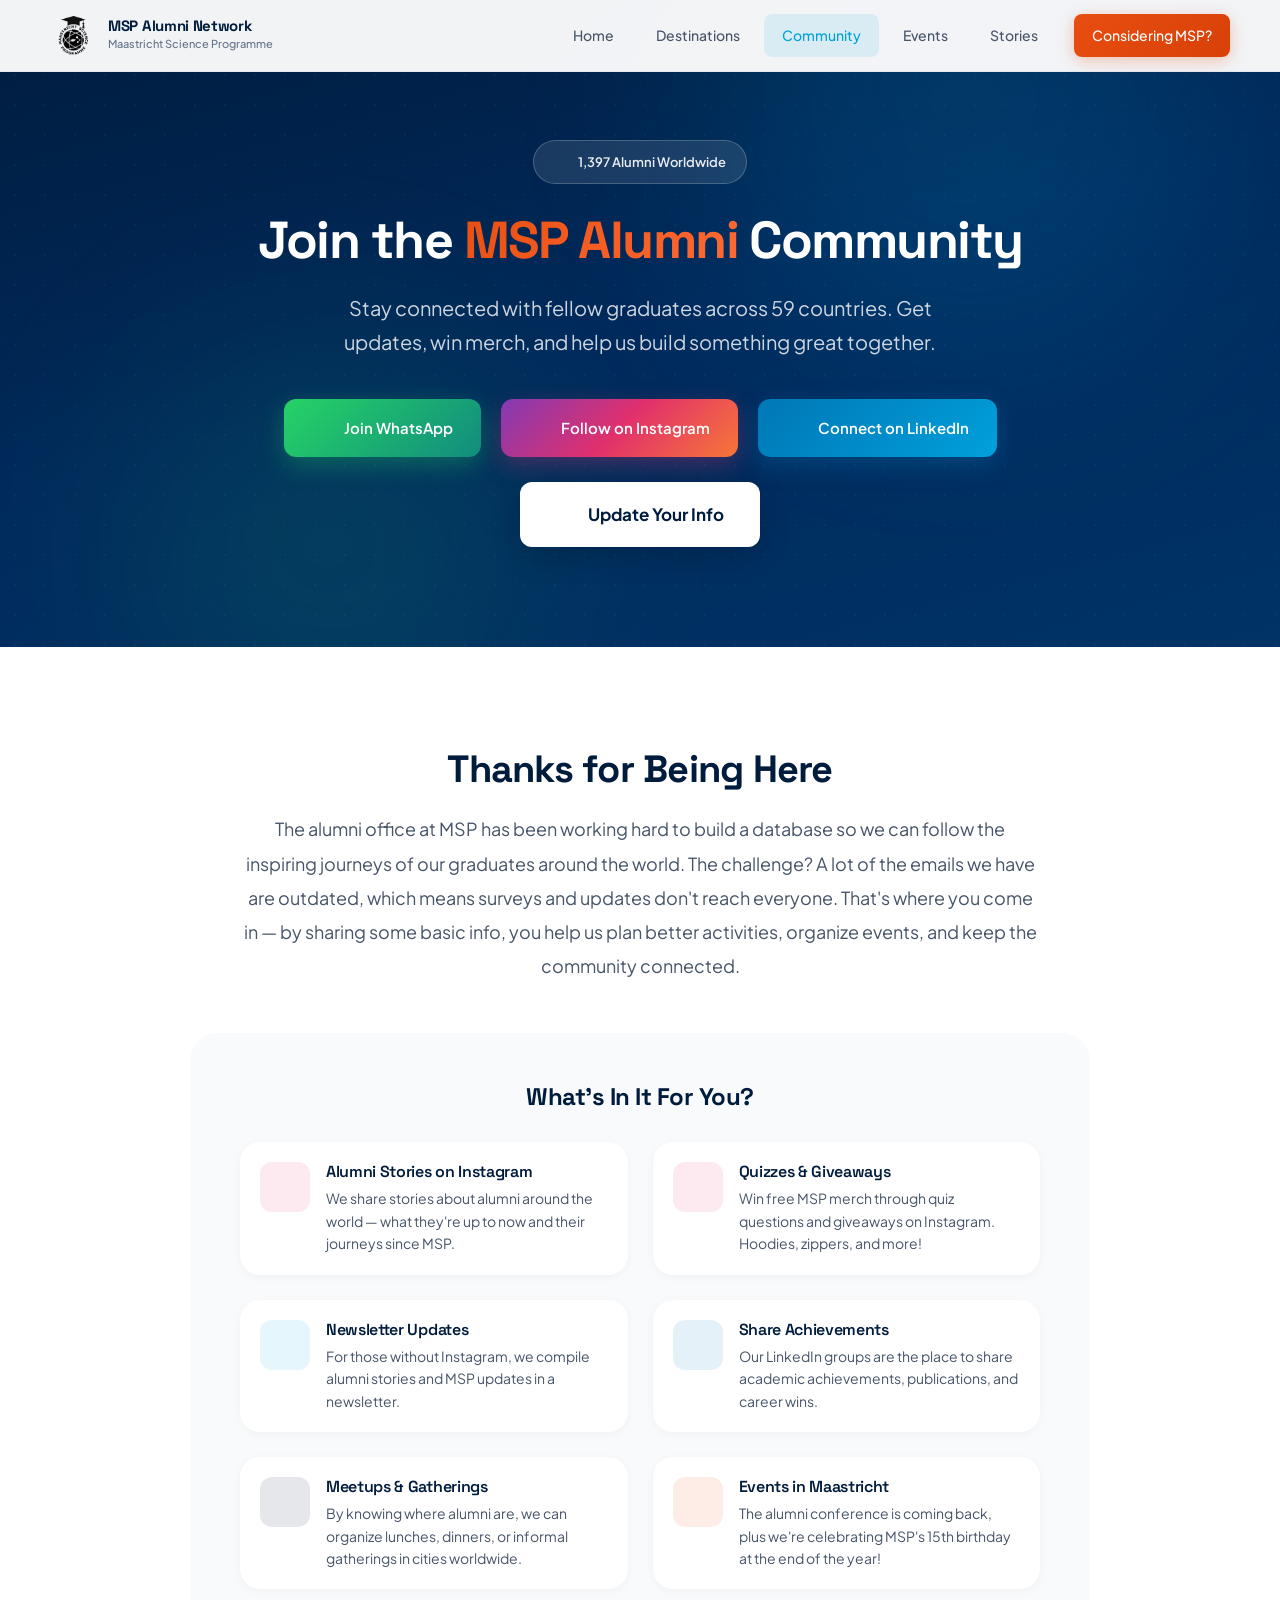
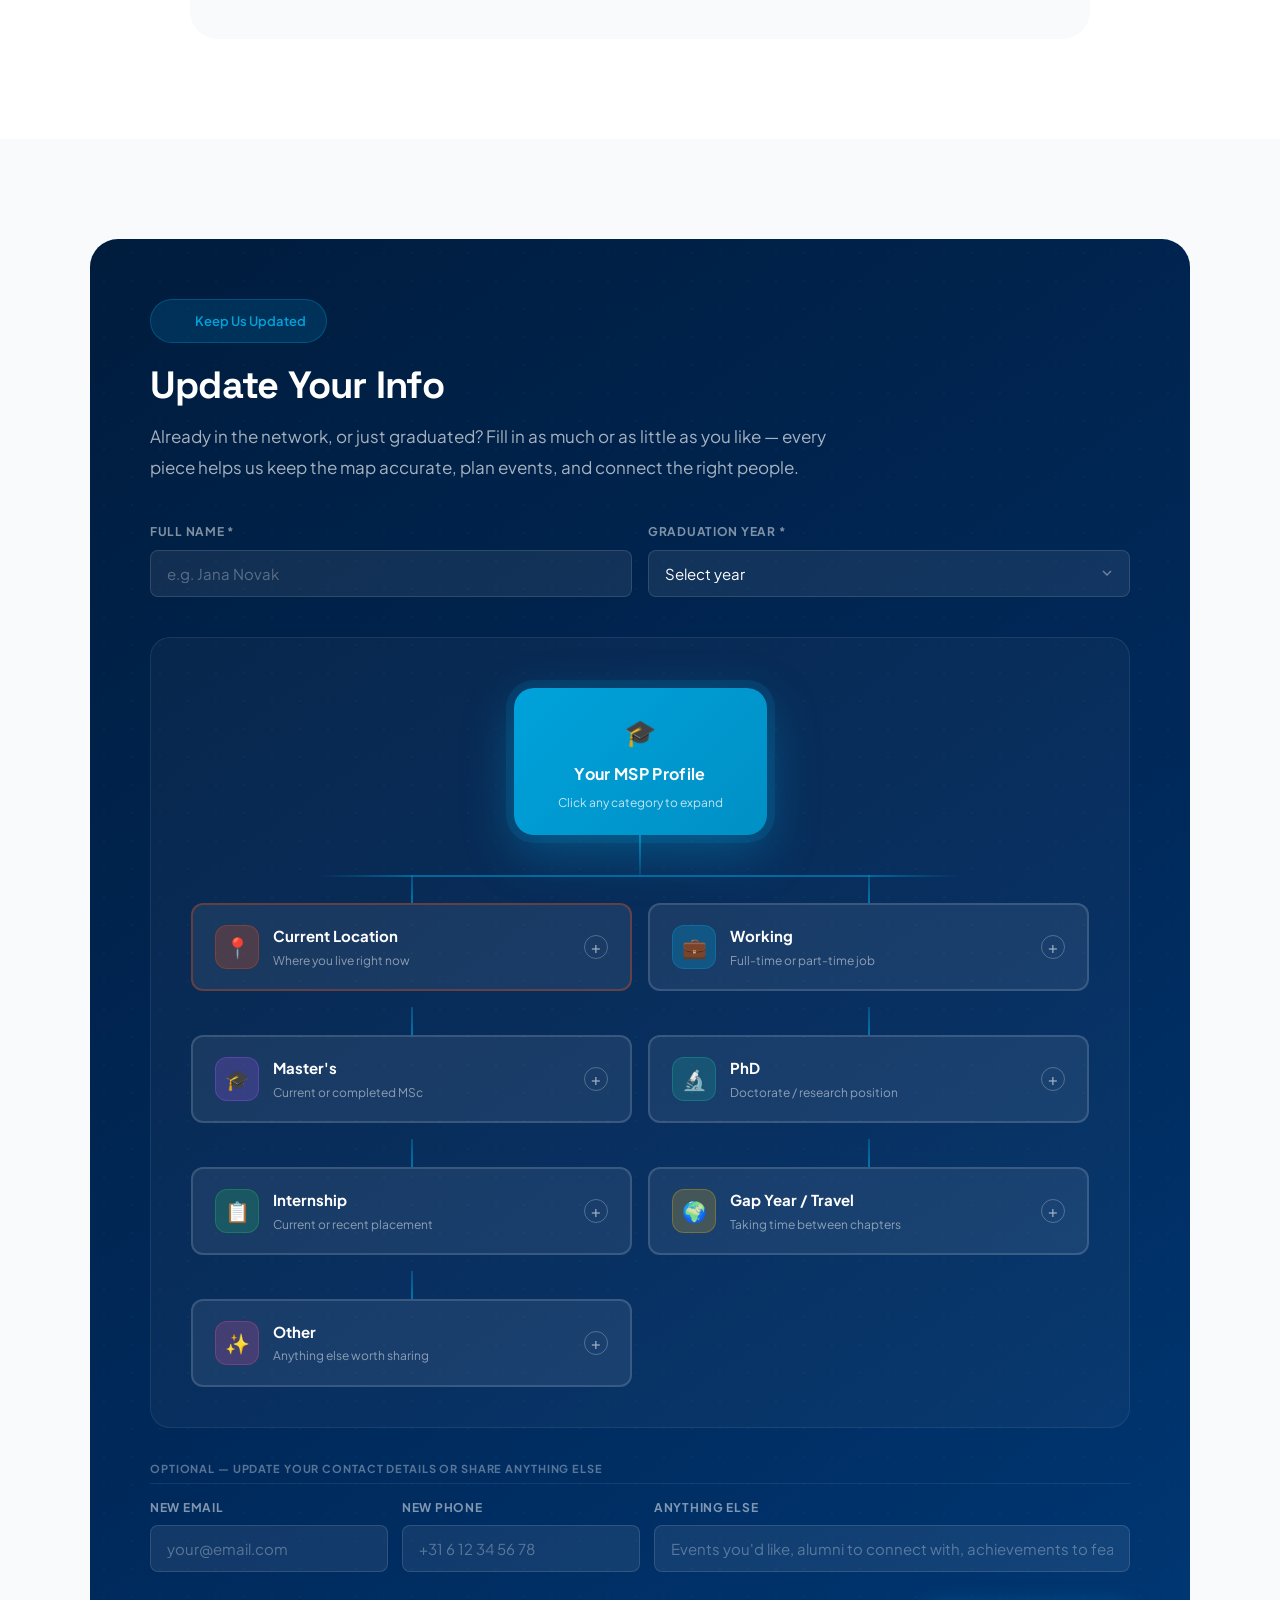
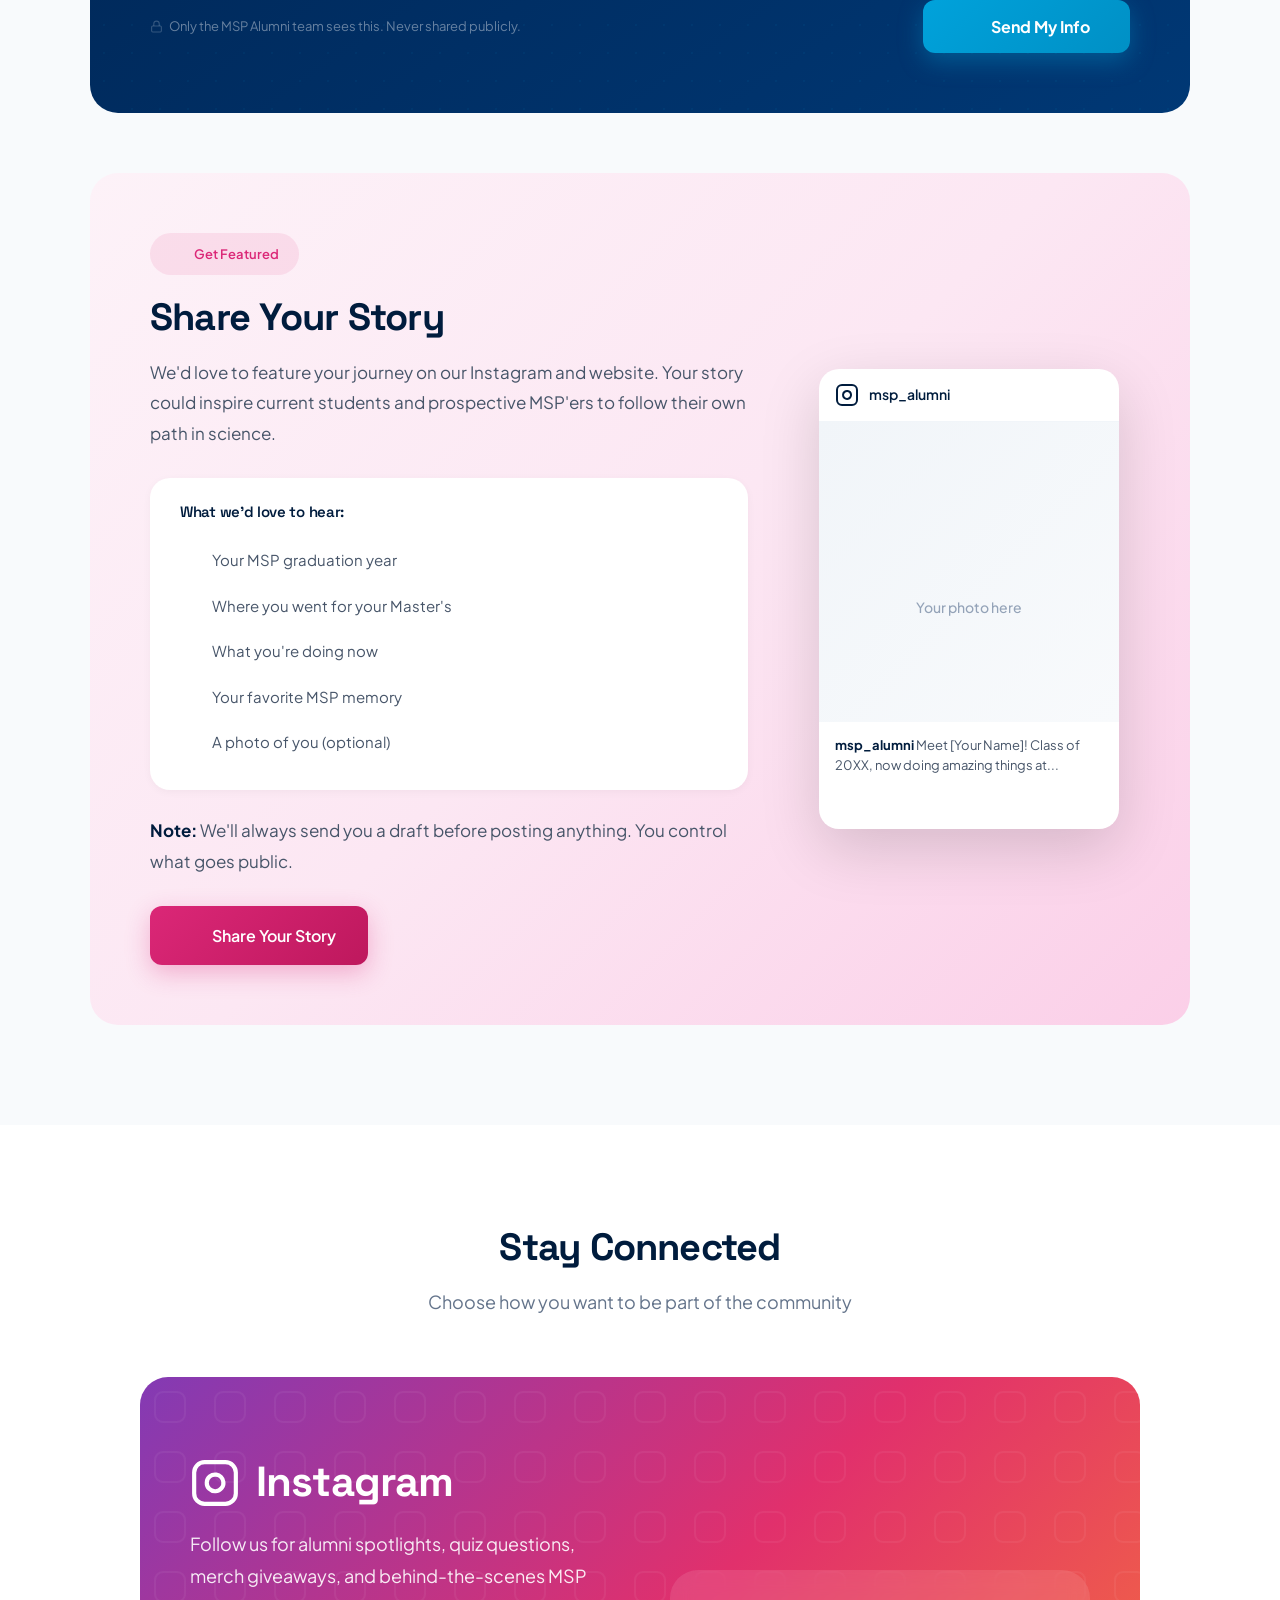
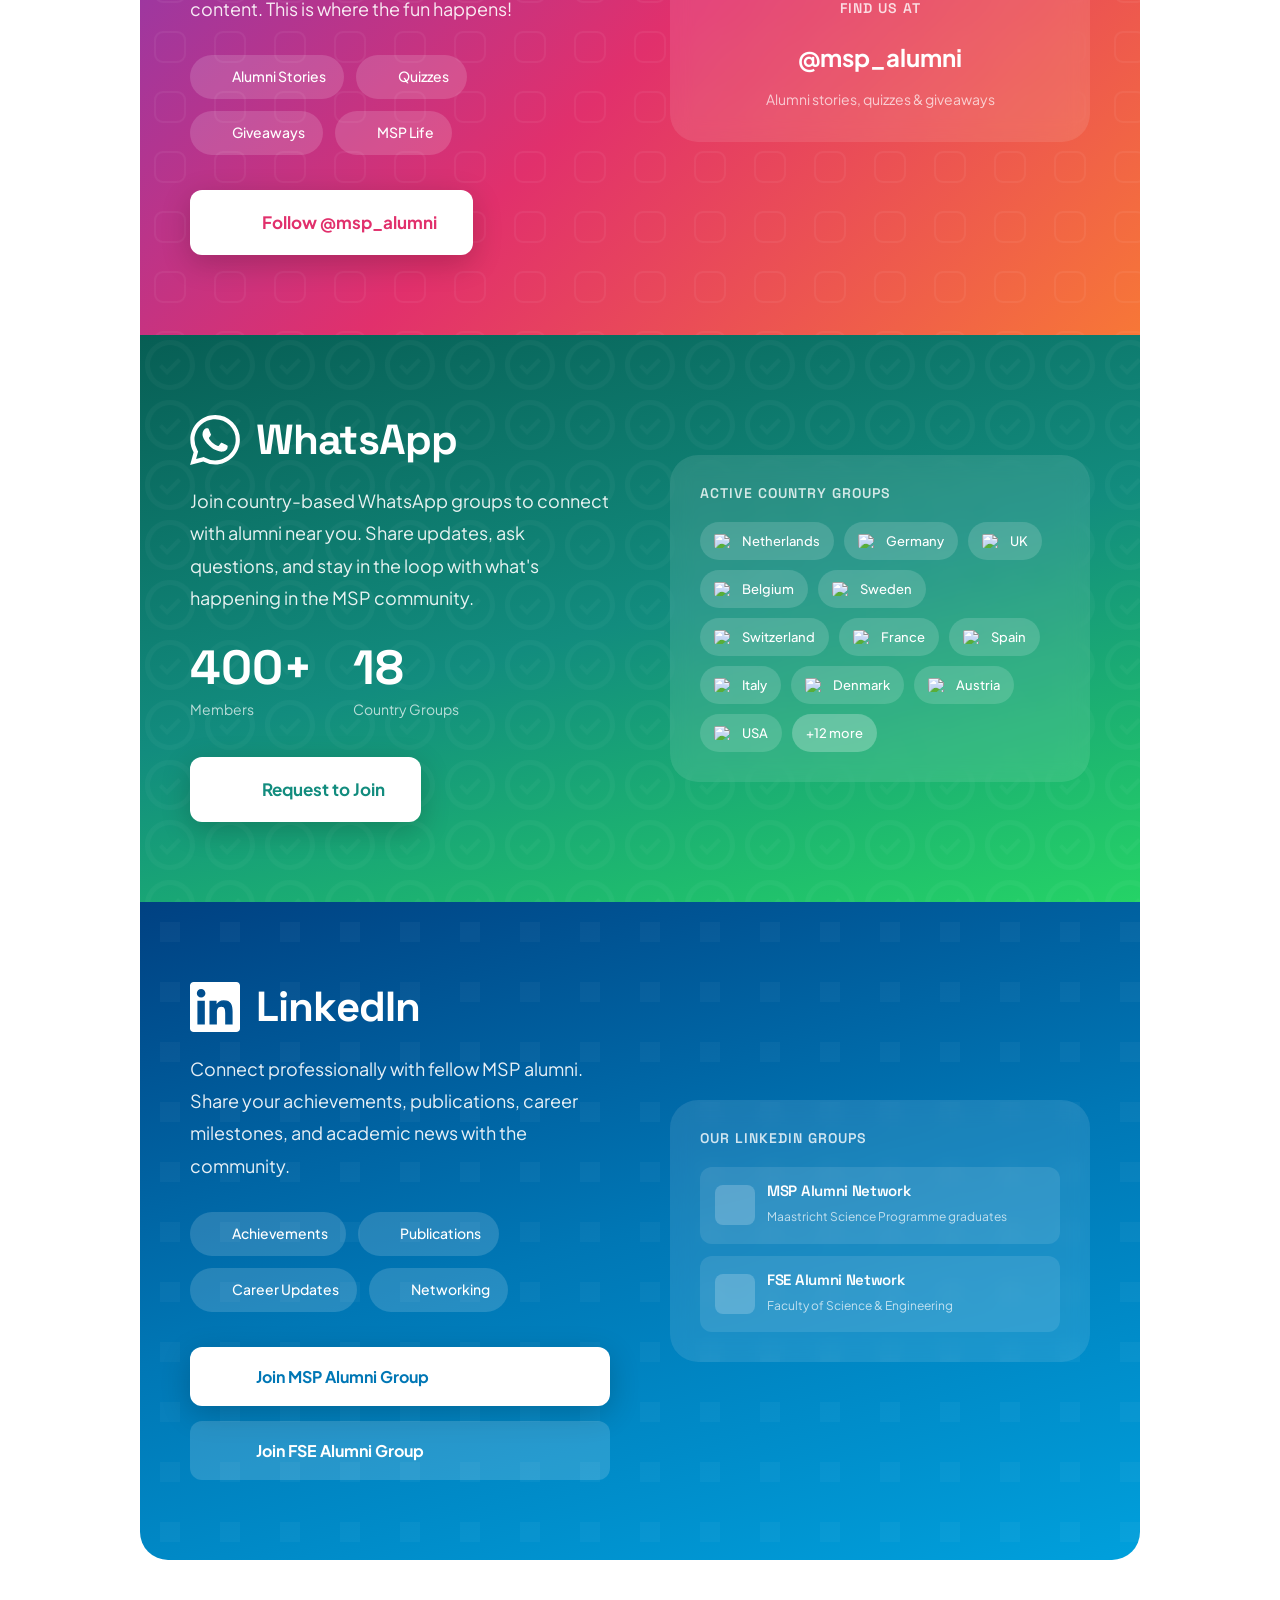
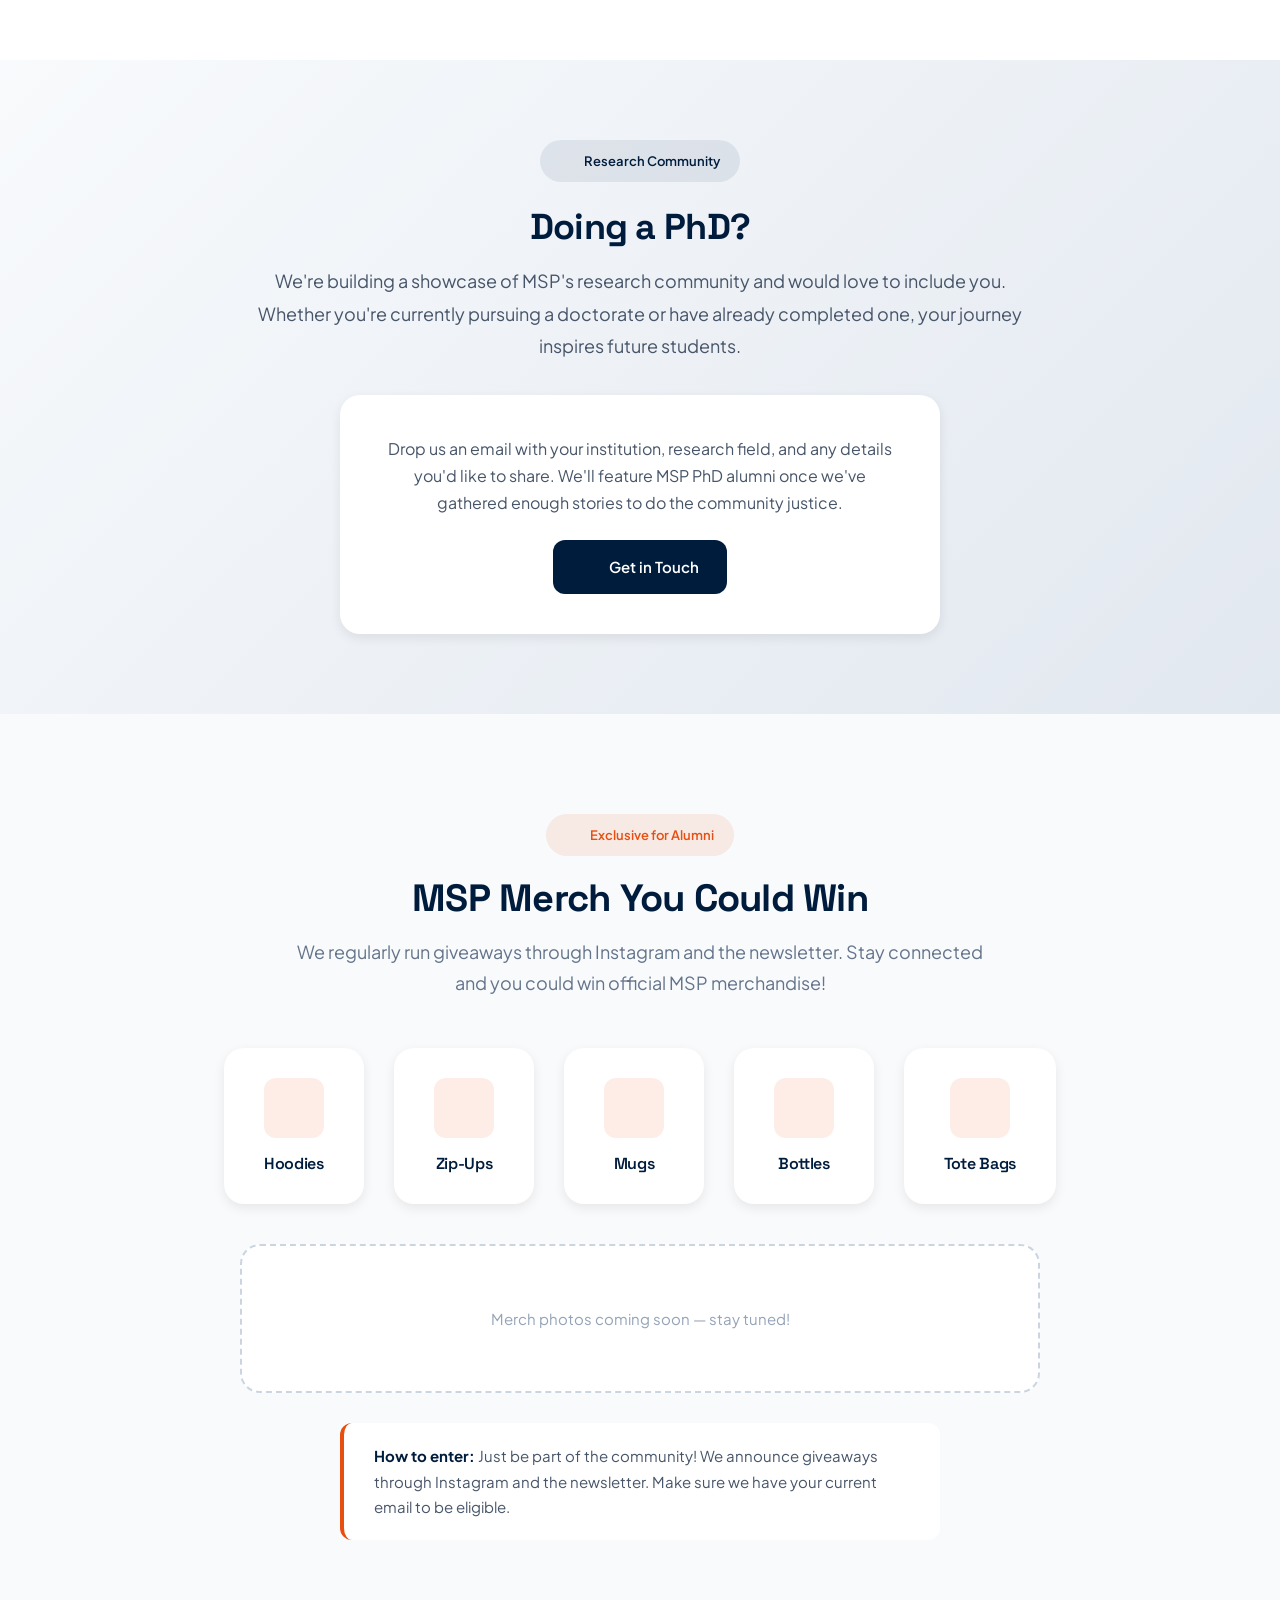
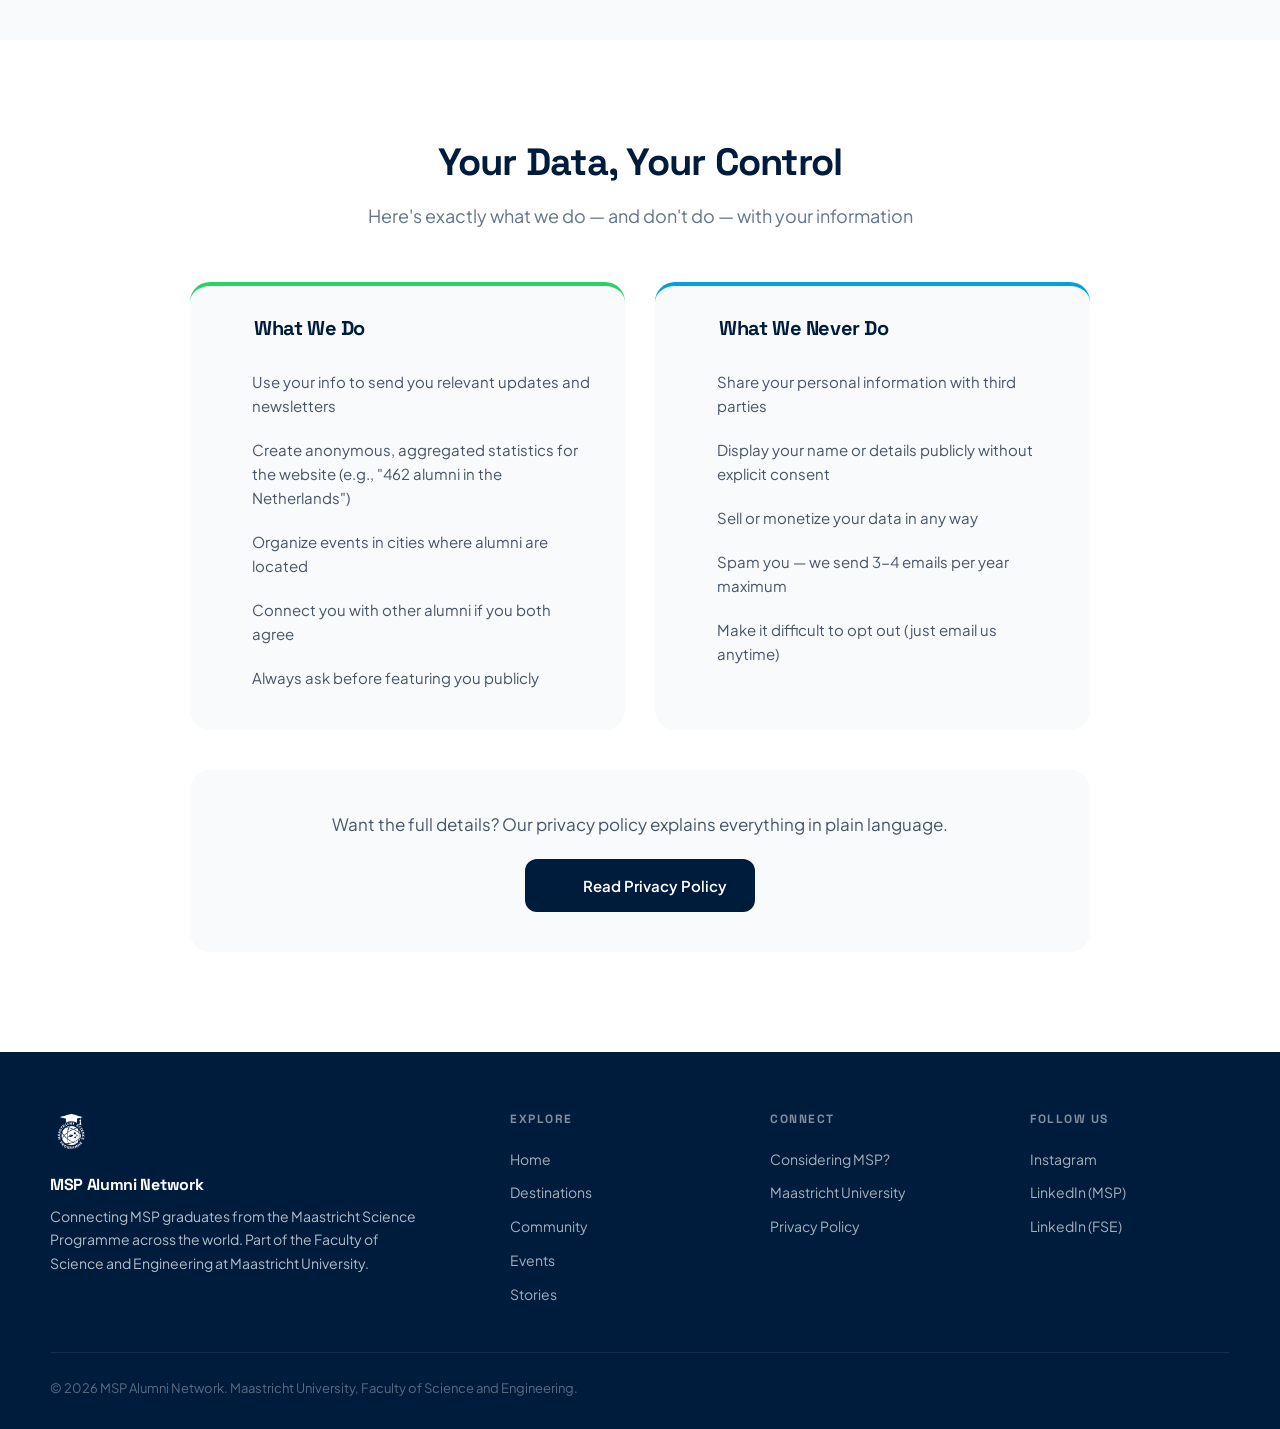
==== community.html @ 1cd37c25 "Initial commit: MSP alumni dashboard for MSP Operations (raw personal-data DB excluded)" ====
<!DOCTYPE html>
<html lang="en">
<head>
    <meta charset="UTF-8">
    <meta name="viewport" content="width=device-width, initial-scale=1.0">
    <link rel="manifest" href="manifest.json">
    <meta name="theme-color" content="#001C3D">
    <meta name="apple-mobile-web-app-capable" content="yes">
    <meta name="apple-mobile-web-app-status-bar-style" content="black-translucent">
    <meta name="apple-mobile-web-app-title" content="MSP Alumni">
    <link rel="apple-touch-icon" href="assets/icons/icon-192x192.png">
    <title>Join the Community | MSP Alumni Network</title>
    <link rel="icon" type="image/png" href="assets/logos/maastricht-science-programme-logo.png">
    <meta name="description" content="Stay connected with 1,321 MSP graduates across 58 countries. Get exclusive updates, join WhatsApp groups, win merch, and be part of a global network." data-text-template="Stay connected with {totalAlumni-formatted} MSP graduates across {countriesLivingIn} countries. Get exclusive updates, join WhatsApp groups, win merch, and be part of a global network.">
    
    <!-- Fonts -->
    <link rel="preconnect" href="https://fonts.googleapis.com">
    <link rel="preconnect" href="https://fonts.gstatic.com" crossorigin>
    <link href="https://fonts.googleapis.com/css2?family=Plus+Jakarta+Sans:wght@300;400;500;600;700;800&family=Space+Grotesk:wght@400;500;600;700&display=swap" rel="stylesheet">
    <link rel="stylesheet" href="shared.css">

    <!-- Lucide Icons -->
    <script src="https://unpkg.com/lucide@0.576.0/dist/umd/lucide.js"></script>
    <script src="data.js"></script>
    <script src="data-bind.js"></script>
    
    <style>
        :root {
            --um-dark-blue: #001C3D;
            --um-light-blue: #00A2DB;
            --um-orange: #E84E10;
            --um-white: #FFFFFF;
            --um-gray-50: #f8fafc;
            --um-gray-100: #f1f5f9;
            --um-gray-200: #e2e8f0;
            --um-gray-300: #cbd5e1;
            --um-gray-400: #94a3b8;
            --um-gray-500: #64748b;
            --um-gray-600: #475569;
            --um-gray-700: #334155;
            --whatsapp-green: #25D366;
            --whatsapp-dark: #128C7E;
            --instagram-pink: #E1306C;
            --linkedin-blue: #0077B5;
            
            --font-heading: 'Space Grotesk', sans-serif;
            --font-body: 'Plus Jakarta Sans', sans-serif;
            
            --shadow-sm: 0 2px 8px rgba(0,0,0,0.04);
            --shadow-md: 0 4px 12px rgba(0,0,0,0.08);
            --shadow-lg: 0 12px 40px rgba(0,0,0,0.12);
            --shadow-xl: 0 20px 60px rgba(0,0,0,0.15);
            
            --radius-sm: 8px;
            --radius-md: 12px;
            --radius-lg: 20px;
            --radius-xl: 28px;
        }
        
        *, *::before, *::after { margin: 0; padding: 0; box-sizing: border-box; }
        html { scroll-behavior: smooth; }
        body { 
            font-family: var(--font-body); 
            font-size: 16px; 
            line-height: 1.7; 
            color: var(--um-dark-blue); 
            background: var(--um-white);
            overflow-x: hidden;
        }
        h1, h2, h3, h4 { font-family: var(--font-heading); line-height: 1.2; letter-spacing: -0.02em; }
        a { color: var(--um-light-blue); text-decoration: none; transition: color 0.2s; }
        a:hover { color: var(--um-orange); }
        
        /* Header */
        header {
            background: rgba(255,255,255,0.95);
            backdrop-filter: blur(20px);
            -webkit-backdrop-filter: blur(20px);
            border-bottom: 1px solid var(--um-gray-200);
            padding: 0 50px;
            height: 72px;
            display: flex;
            justify-content: space-between;
            align-items: center;
            position: fixed;
            top: 0; left: 0; right: 0;
            z-index: 1000;
            transition: box-shadow 0.3s;
        }
        header.scrolled { box-shadow: var(--shadow-md); }
        .logo { display: flex; align-items: center; gap: 14px; text-decoration: none; }
        .logo-img { height: 44px; }
        .logo-text h1 { font-size: 15px; font-weight: 700; color: var(--um-dark-blue); margin: 0; }
        .logo-text p { font-size: 11px; color: var(--um-gray-500); margin: 0; }
        .header-nav { display: flex; gap: 6px; align-items: center; }
        .header-nav a { font-size: 14px; font-weight: 500; padding: 10px 18px; border-radius: var(--radius-sm); color: var(--um-gray-600); transition: all 0.2s; }
        .header-nav a:hover { background: var(--um-gray-100); color: var(--um-dark-blue); }
        .header-nav a.active { background: rgba(0,162,219,0.1); color: var(--um-light-blue); }
        .header-nav .btn-cta { 
            background: linear-gradient(135deg, var(--um-orange), #d94008); 
            color: white; 
            margin-left: 12px;
            box-shadow: 0 4px 15px rgba(232,78,16,0.3);
        }
        .header-nav .btn-cta:hover { transform: translateY(-1px); box-shadow: 0 6px 20px rgba(232,78,16,0.4); color: white; }

        /* Mobile menu toggle button */
        .menu-toggle {
            display: none;
            background: none;
            border: none;
            cursor: pointer;
            padding: 8px;
            z-index: 1002;
            width: 32px;
            height: 32px;
            position: relative;
            flex-shrink: 0;
        }

        .menu-toggle span {
            display: block;
            width: 22px;
            height: 2px;
            background: var(--um-dark-blue);
            border-radius: 2px;
            position: absolute;
            left: 5px;
            transition: all 0.3s cubic-bezier(0.4, 0, 0.2, 1);
        }

        .menu-toggle span:nth-child(1) { top: 8px; }
        .menu-toggle span:nth-child(2) { top: 15px; }
        .menu-toggle span:nth-child(3) { top: 22px; }

        .menu-toggle.open span:nth-child(1) {
            top: 15px;
            transform: rotate(45deg);
        }

        .menu-toggle.open span:nth-child(2) {
            opacity: 0;
        }

        .menu-toggle.open span:nth-child(3) {
            top: 15px;
            transform: rotate(-45deg);
        }

        header.scrolled .menu-toggle span {
            background: white;
        }

        /* Mobile nav overlay */
        @media (max-width: 900px) {
            .menu-toggle {
                display: block;
            }

            .header-nav {
                position: fixed;
                top: 0;
                right: 0;
                width: 280px;
                height: 100vh;
                height: 100dvh;
                background: white;
                flex-direction: column;
                align-items: stretch;
                padding: 80px 24px 32px;
                gap: 0;
                box-shadow: -4px 0 24px rgba(0,0,0,0.12);
                transform: translateX(100%);
                visibility: hidden;
                transition: transform 0.35s cubic-bezier(0.4, 0, 0.2, 1), visibility 0.35s;
                z-index: 1001;
                overflow-y: auto;
            }

            .header-nav.open {
                transform: translateX(0);
                visibility: visible;
            }

            .header-nav a {
                font-size: 16px;
                padding: 14px 16px;
                border-radius: var(--radius-sm);
                color: var(--um-gray-600);
                border-bottom: 1px solid var(--um-gray-100);
            }

            .header-nav a:last-child {
                border-bottom: none;
            }

            .header-nav a:hover,
            .header-nav a.active {
                background: var(--um-gray-50);
                color: var(--um-dark-blue);
            }

            .header-nav .btn-cta {
                margin-left: 0;
                margin-top: 12px;
                text-align: center;
            }
        }

        /* ============================================
           HERO SECTION
        ============================================ */
        .hero {
            background: linear-gradient(165deg, var(--um-dark-blue) 0%, #002a5c 50%, #003366 100%);
            padding: 140px 50px 100px;
            position: relative;
            overflow: hidden;
        }
        
        .hero-pattern {
            position: absolute;
            top: 0; left: 0; right: 0; bottom: 0;
            background-image: radial-gradient(rgba(255,255,255,0.03) 1px, transparent 1px);
            background-size: 30px 30px;
        }
        
        .hero-glow {
            position: absolute;
            border-radius: 50%;
            filter: blur(100px);
            animation: glowPulse 8s ease-in-out infinite;
        }
        .hero-glow-1 { width: 500px; height: 500px; background: rgba(0,162,219,0.15); top: -150px; right: 5%; }
        .hero-glow-2 { width: 400px; height: 400px; background: rgba(37,211,102,0.1); bottom: -100px; left: 10%; animation-delay: -4s; }
        
        @keyframes glowPulse {
            0%, 100% { transform: scale(1); opacity: 0.6; }
            50% { transform: scale(1.1); opacity: 0.8; }
        }
        
        .particle-canvas {
            position: absolute;
            top: 0;
            left: 0;
            width: 100%;
            height: 100%;
            z-index: 0;
            pointer-events: none;
        }
        
        .hero-content {
            max-width: 900px;
            margin: 0 auto;
            text-align: center;
            position: relative;
            z-index: 1;
        }
        
        .hero-badge {
            display: inline-flex;
            align-items: center;
            gap: 8px;
            background: rgba(255,255,255,0.1);
            border: 1px solid rgba(255,255,255,0.2);
            padding: 10px 20px;
            border-radius: 100px;
            font-size: 13px;
            font-weight: 600;
            color: rgba(255,255,255,0.9);
            margin-bottom: 25px;
        }
        .hero-badge i { width: 16px; height: 16px; color: var(--whatsapp-green); }
        
        .hero h1 {
            font-size: 52px;
            font-weight: 700;
            color: white;
            margin-bottom: 20px;
            letter-spacing: -0.03em;
        }
        .hero h1 .highlight { 
            background: linear-gradient(135deg, var(--um-orange), #ff6b35);
            -webkit-background-clip: text;
            -webkit-text-fill-color: transparent;
            background-clip: text;
        }
        .hero p {
            font-size: 20px;
            color: rgba(255,255,255,0.8);
            max-width: 650px;
            margin: 0 auto 40px;
            line-height: 1.7;
        }
        
        /* Hero Social Buttons - Three in a row */
        .hero-social-row {
            display: flex;
            justify-content: center;
            gap: 20px;
            margin-bottom: 25px;
            flex-wrap: wrap;
        }
        
        .hero-social-btn {
            display: inline-flex;
            align-items: center;
            gap: 10px;
            padding: 16px 28px;
            border-radius: var(--radius-md);
            font-weight: 600;
            font-size: 15px;
            color: white;
            transition: all 0.3s;
            text-decoration: none;
        }
        .hero-social-btn i { width: 22px; height: 22px; }
        
        .hero-social-btn.whatsapp {
            background: linear-gradient(135deg, var(--whatsapp-green), var(--whatsapp-dark));
            box-shadow: 0 8px 25px rgba(37,211,102,0.3);
        }
        .hero-social-btn.whatsapp:hover {
            transform: translateY(-3px);
            box-shadow: 0 12px 35px rgba(37,211,102,0.4);
            color: white;
        }
        
        .hero-social-btn.instagram {
            background: linear-gradient(135deg, #833AB4, #E1306C, #F77737);
            box-shadow: 0 8px 25px rgba(225,48,108,0.3);
        }
        .hero-social-btn.instagram:hover {
            transform: translateY(-3px);
            box-shadow: 0 12px 35px rgba(225,48,108,0.4);
            color: white;
        }
        
        .hero-social-btn.linkedin {
            background: linear-gradient(135deg, #0077B5, #00a0dc);
            box-shadow: 0 8px 25px rgba(0,119,181,0.3);
        }
        .hero-social-btn.linkedin:hover {
            transform: translateY(-3px);
            box-shadow: 0 12px 35px rgba(0,119,181,0.4);
            color: white;
        }
        
        /* Update Info Button Below */
        .hero-update-btn {
            display: inline-flex;
            align-items: center;
            gap: 10px;
            padding: 18px 36px;
            background: white;
            color: var(--um-dark-blue);
            border-radius: var(--radius-md);
            font-weight: 700;
            font-size: 17px;
            transition: all 0.3s;
            box-shadow: 0 8px 30px rgba(0,0,0,0.2);
        }
        .hero-update-btn:hover {
            transform: translateY(-3px);
            box-shadow: 0 12px 40px rgba(0,0,0,0.3);
            color: var(--um-dark-blue);
        }
        .hero-update-btn i { width: 22px; height: 22px; color: var(--um-orange); }
        
        /* ============================================
           WHY WE NEED YOU SECTION
        ============================================ */
        .why-section {
            padding: 100px 50px;
            background: white;
        }
        .why-container {
            max-width: 900px;
            margin: 0 auto;
        }
        .why-header {
            text-align: center;
            margin-bottom: 50px;
        }
        .why-header h2 {
            font-size: 38px;
            font-weight: 700;
            color: var(--um-dark-blue);
            margin-bottom: 20px;
        }
        .why-intro {
            font-size: 18px;
            color: var(--um-gray-600);
            line-height: 1.9;
            max-width: 800px;
            margin: 0 auto;
        }
        
        .why-benefits {
            background: var(--um-gray-50);
            border-radius: var(--radius-xl);
            padding: 50px;
            margin-top: 40px;
        }
        .why-benefits h3 {
            font-size: 24px;
            font-weight: 700;
            color: var(--um-dark-blue);
            margin-bottom: 30px;
            text-align: center;
        }
        .benefits-grid {
            display: grid;
            grid-template-columns: repeat(2, 1fr);
            gap: 25px;
        }
        .benefit-item {
            display: flex;
            gap: 16px;
            padding: 20px;
            background: white;
            border-radius: var(--radius-lg);
            box-shadow: var(--shadow-sm);
        }
        .benefit-icon {
            width: 50px;
            height: 50px;
            border-radius: var(--radius-md);
            display: flex;
            align-items: center;
            justify-content: center;
            flex-shrink: 0;
        }
        .benefit-icon i { width: 24px; height: 24px; }
        .benefit-icon.whatsapp { background: rgba(37,211,102,0.1); color: var(--whatsapp-green); }
        .benefit-icon.instagram { background: rgba(225,48,108,0.1); color: var(--instagram-pink); }
        .benefit-icon.linkedin { background: rgba(0,119,181,0.1); color: var(--linkedin-blue); }
        .benefit-icon.newsletter { background: rgba(0,162,219,0.1); color: var(--um-light-blue); }
        .benefit-icon.events { background: rgba(232,78,16,0.1); color: var(--um-orange); }
        .benefit-icon.meetups { background: rgba(0,28,61,0.1); color: var(--um-dark-blue); }
        
        .benefit-text h4 {
            font-size: 16px;
            font-weight: 600;
            color: var(--um-dark-blue);
            margin-bottom: 6px;
        }
        .benefit-text p {
            font-size: 14px;
            color: var(--um-gray-600);
            line-height: 1.6;
            margin: 0;
        }
        
        /* ============================================
           FORM CARDS SECTION (Share Story + Update Info)
        ============================================ */
        .forms-section {
            padding: 100px 50px;
            background: var(--um-gray-50);
        }
        .forms-container {
            max-width: 1100px;
            margin: 0 auto;
            display: flex;
            flex-direction: column;
            gap: 60px;
        }
        
        /* Share Your Story Card */
        .story-card {
            background: linear-gradient(135deg, #fdf2f8 0%, #fce7f3 50%, #fbcfe8 100%);
            border-radius: var(--radius-xl);
            padding: 60px;
            display: grid;
            grid-template-columns: 1.3fr 0.7fr;
            gap: 60px;
            align-items: center;
        }
        
        .story-badge {
            display: inline-flex;
            align-items: center;
            gap: 8px;
            background: rgba(219,39,119,0.1);
            padding: 10px 20px;
            border-radius: 100px;
            font-size: 13px;
            font-weight: 600;
            color: #db2777;
            margin-bottom: 20px;
        }
        .story-badge i { width: 16px; height: 16px; }
        
        .story-text h2 {
            font-size: 38px;
            font-weight: 700;
            color: var(--um-dark-blue);
            margin-bottom: 16px;
        }
        .story-text > p {
            font-size: 17px;
            color: var(--um-gray-600);
            line-height: 1.8;
            margin-bottom: 30px;
        }
        
        .story-what-we-need {
            background: white;
            border-radius: var(--radius-lg);
            padding: 25px 30px;
            margin-bottom: 25px;
            box-shadow: var(--shadow-sm);
        }
        .story-what-we-need h4 {
            font-size: 15px;
            font-weight: 600;
            color: var(--um-dark-blue);
            margin-bottom: 16px;
        }
        .story-what-we-need ul {
            list-style: none;
        }
        .story-what-we-need ul li {
            display: flex;
            align-items: center;
            gap: 12px;
            padding: 10px 0;
            color: var(--um-gray-600);
            font-size: 15px;
        }
        .story-what-we-need ul li i { width: 20px; height: 20px; color: #db2777; flex-shrink: 0; }
        
        .story-note {
            font-size: 14px;
            color: var(--um-gray-500);
            margin-bottom: 25px;
        }
        .story-note strong { color: var(--um-dark-blue); }
        
        .story-submit-btn {
            display: inline-flex;
            align-items: center;
            gap: 10px;
            padding: 16px 32px;
            background: linear-gradient(135deg, #db2777, #be185d);
            color: white;
            border-radius: var(--radius-md);
            font-weight: 600;
            font-size: 16px;
            transition: all 0.3s;
            box-shadow: 0 8px 25px rgba(219,39,119,0.3);
        }
        .story-submit-btn:hover {
            transform: translateY(-2px);
            box-shadow: 0 12px 35px rgba(219,39,119,0.4);
            color: white;
        }
        .story-submit-btn i { width: 20px; height: 20px; }
        
        /* Instagram Mockup */
        .story-preview {
            display: flex;
            justify-content: center;
        }
        .instagram-mockup {
            background: white;
            border-radius: 20px;
            width: 300px;
            box-shadow: var(--shadow-xl);
            overflow: hidden;
        }
        .instagram-header {
            display: flex;
            align-items: center;
            gap: 10px;
            padding: 14px 16px;
            border-bottom: 1px solid var(--um-gray-100);
        }
        .instagram-header svg { width: 24px; height: 24px; }
        .instagram-header span { font-weight: 600; font-size: 14px; color: var(--um-dark-blue); }
        .instagram-image {
            aspect-ratio: 1;
            background: linear-gradient(135deg, var(--um-gray-100), var(--um-gray-50));
        }
        .instagram-placeholder {
            width: 100%;
            height: 100%;
            display: flex;
            flex-direction: column;
            align-items: center;
            justify-content: center;
            color: var(--um-gray-400);
        }
        .instagram-placeholder i { width: 60px; height: 60px; margin-bottom: 12px; }
        .instagram-placeholder span { font-size: 14px; font-weight: 500; }
        .instagram-caption {
            padding: 14px 16px;
        }
        .instagram-caption p {
            font-size: 13px;
            color: var(--um-gray-600);
            line-height: 1.5;
            margin: 0;
        }
        .instagram-caption strong { color: var(--um-dark-blue); }
        .instagram-actions {
            display: flex;
            gap: 16px;
            padding: 0 16px 16px;
        }
        .instagram-actions i { width: 24px; height: 24px; color: var(--um-gray-700); }
        
        /* ============================================
           UPDATE INFO CARD — NODE DIAGRAM FORM
        ============================================ */
        .update-card {
            background: linear-gradient(145deg, #001C3D 0%, #002a5c 60%, #003875 100%);
            border-radius: var(--radius-xl);
            padding: 60px;
            position: relative;
            overflow: hidden;
        }
        .update-card::before {
            content: '';
            position: absolute;
            inset: 0;
            background-image: radial-gradient(rgba(0,162,219,0.06) 1px, transparent 1px);
            background-size: 28px 28px;
            pointer-events: none;
        }

        .update-card-header {
            margin-bottom: 40px;
            position: relative;
            z-index: 1;
        }
        .update-badge {
            display: inline-flex;
            align-items: center;
            gap: 8px;
            background: rgba(0,162,219,0.15);
            border: 1px solid rgba(0,162,219,0.3);
            padding: 10px 20px;
            border-radius: 100px;
            font-size: 13px;
            font-weight: 600;
            color: var(--um-light-blue);
            margin-bottom: 20px;
        }
        .update-badge i { width: 16px; height: 16px; }
        .update-card-header h2 {
            font-size: 38px;
            font-weight: 700;
            color: white;
            margin-bottom: 12px;
        }
        .update-card-header > p {
            font-size: 17px;
            color: rgba(255,255,255,0.65);
            line-height: 1.8;
            max-width: 700px;
        }

        /* Identity row at top */
        .update-identity-row {
            display: grid;
            grid-template-columns: 1fr 1fr;
            gap: 16px;
            margin-bottom: 40px;
            position: relative;
            z-index: 1;
        }
        .update-field-group {
            display: flex;
            flex-direction: column;
            gap: 7px;
        }
        .update-field-group label {
            font-size: 12px;
            font-weight: 700;
            letter-spacing: 0.06em;
            text-transform: uppercase;
            color: rgba(255,255,255,0.5);
        }
        .update-field-group input,
        .update-field-group select {
            padding: 13px 16px;
            border: 1.5px solid rgba(255,255,255,0.12);
            border-radius: var(--radius-sm);
            font-family: var(--font-body);
            font-size: 15px;
            color: white;
            background: rgba(255,255,255,0.07);
            outline: none;
            transition: border-color 0.2s, background 0.2s, box-shadow 0.2s;
            width: 100%;
        }
        .update-field-group input::placeholder { color: rgba(255,255,255,0.3); }
        .update-field-group input:focus,
        .update-field-group select:focus {
            border-color: var(--um-light-blue);
            background: rgba(0,162,219,0.1);
            box-shadow: 0 0 0 3px rgba(0,162,219,0.15);
        }
        .update-field-group select {
            appearance: none;
            background-image: url("data:image/svg+xml,%3Csvg xmlns='http://www.w3.org/2000/svg' width='16' height='16' viewBox='0 0 24 24' fill='none' stroke='rgba(255,255,255,0.4)' stroke-width='2'%3E%3Cpath d='m6 9 6 6 6-6'/%3E%3C/svg%3E");
            background-repeat: no-repeat;
            background-position: right 14px center;
            padding-right: 40px;
            cursor: pointer;
        }
        .update-field-group select option { background: #001C3D; color: white; }

        /* Node diagram wrapper */
        .node-diagram-wrapper {
            position: relative;
            z-index: 1;
            background: rgba(255,255,255,0.03);
            border: 1px solid rgba(255,255,255,0.08);
            border-radius: var(--radius-lg);
            padding: 50px 40px 40px;
            margin-bottom: 32px;
        }

        /* Central node */
        .node-center {
            position: relative;
            display: flex;
            justify-content: center;
            /* vertical stem going down to branches */
            padding-bottom: 40px;
        }
        /* The vertical line from center node downward */
        .node-center::after {
            content: '';
            position: absolute;
            bottom: 0;
            left: 50%;
            transform: translateX(-50%);
            width: 2px;
            height: 40px;
            background: linear-gradient(to bottom, rgba(0,162,219,0.7), rgba(0,162,219,0.2));
        }

        .node-bubble-center {
            display: flex;
            flex-direction: column;
            align-items: center;
            gap: 6px;
            background: linear-gradient(135deg, var(--um-light-blue), #0090c5);
            border-radius: 20px;
            padding: 22px 44px;
            box-shadow: 0 0 0 8px rgba(0,162,219,0.12), 0 16px 50px rgba(0,162,219,0.35);
            cursor: default;
            position: relative;
            z-index: 2;
        }
        .node-bubble-center .node-icon { font-size: 26px; }
        .node-bubble-center .node-label {
            font-size: 16px;
            font-weight: 700;
            color: white;
            letter-spacing: 0.02em;
        }
        .node-bubble-center .node-sublabel {
            font-size: 12px;
            color: rgba(255,255,255,0.75);
        }

        /* Horizontal bar connecting all branch columns */
        .node-connector-bar {
            position: relative;
            display: flex;
            justify-content: center;
            margin-bottom: 0;
        }
        .node-connector-bar::before {
            content: '';
            position: absolute;
            top: 0;
            left: 14%;
            right: 14%;
            height: 2px;
            background: linear-gradient(to right,
                transparent,
                rgba(0,162,219,0.5) 15%,
                rgba(0,162,219,0.5) 85%,
                transparent
            );
        }

        /* Branch rows */
        .node-branches {
            display: grid;
            grid-template-columns: 1fr 1fr;
            gap: 16px;
            padding-top: 0;
        }

        /* Branch group */
        .node-branch {
            display: flex;
            flex-direction: column;
            gap: 0;
            position: relative;
            /* vertical stem from top of each branch upward to connector bar */
            padding-top: 28px;
        }
        .node-branch::before {
            content: '';
            position: absolute;
            top: 0;
            left: 50%;
            transform: translateX(-50%);
            width: 2px;
            height: 28px;
            background: linear-gradient(to bottom, rgba(0,162,219,0.3), rgba(0,162,219,0.6));
        }

        /* Branch header bubble (clickable) */
        .node-branch-head {
            display: flex;
            align-items: center;
            gap: 14px;
            padding: 18px 22px;
            border-radius: var(--radius-md);
            border: 2px solid rgba(255,255,255,0.14);
            background: rgba(255,255,255,0.07);
            cursor: pointer;
            transition: all 0.25s;
            user-select: none;
            position: relative;
        }
        .node-branch-head:hover {
            border-color: rgba(0,162,219,0.6);
            background: rgba(0,162,219,0.12);
            transform: translateY(-1px);
            box-shadow: 0 6px 20px rgba(0,0,0,0.2);
        }
        .node-branch-head.active {
            border-color: var(--um-light-blue);
            background: rgba(0,162,219,0.18);
            box-shadow: 0 0 0 4px rgba(0,162,219,0.12), 0 6px 20px rgba(0,0,0,0.2);
        }
        .node-branch-head.location-head { border-color: rgba(232,78,16,0.35); }
        .node-branch-head.location-head:hover { border-color: var(--um-orange); background: rgba(232,78,16,0.12); }
        .node-branch-head.location-head.active { border-color: var(--um-orange); background: rgba(232,78,16,0.18); box-shadow: 0 0 0 4px rgba(232,78,16,0.12), 0 6px 20px rgba(0,0,0,0.2); }

        .branch-icon {
            width: 44px;
            height: 44px;
            border-radius: 12px;
            display: flex;
            align-items: center;
            justify-content: center;
            font-size: 20px;
            flex-shrink: 0;
        }
        .branch-icon.blue   { background: rgba(0,162,219,0.25);  border: 1px solid rgba(0,162,219,0.3); }
        .branch-icon.orange { background: rgba(232,78,16,0.25);  border: 1px solid rgba(232,78,16,0.3); }
        .branch-icon.green  { background: rgba(34,197,94,0.2);   border: 1px solid rgba(34,197,94,0.3); }
        .branch-icon.purple { background: rgba(168,85,247,0.2);  border: 1px solid rgba(168,85,247,0.3); }
        .branch-icon.yellow { background: rgba(234,179,8,0.2);   border: 1px solid rgba(234,179,8,0.3); }
        .branch-icon.pink   { background: rgba(236,72,153,0.2);  border: 1px solid rgba(236,72,153,0.3); }
        .branch-icon.teal   { background: rgba(20,184,166,0.2);  border: 1px solid rgba(20,184,166,0.3); }

        .branch-meta { flex: 1; min-width: 0; }
        .branch-name {
            font-size: 15px;
            font-weight: 700;
            color: white;
            white-space: nowrap;
            overflow: hidden;
            text-overflow: ellipsis;
        }
        .branch-desc {
            font-size: 12px;
            color: rgba(255,255,255,0.5);
            margin-top: 2px;
        }
        .branch-toggle {
            width: 24px;
            height: 24px;
            border-radius: 50%;
            border: 1.5px solid rgba(255,255,255,0.25);
            display: flex;
            align-items: center;
            justify-content: center;
            font-size: 16px;
            line-height: 1;
            color: rgba(255,255,255,0.6);
            transition: all 0.25s;
            flex-shrink: 0;
        }
        .node-branch-head.active .branch-toggle {
            background: var(--um-light-blue);
            border-color: var(--um-light-blue);
            color: white;
            transform: rotate(45deg);
        }
        .node-branch-head.location-head.active .branch-toggle {
            background: var(--um-orange);
            border-color: var(--um-orange);
        }

        /* Expanding fields panel */
        .branch-fields {
            overflow: hidden;
            max-height: 0;
            transition: max-height 0.4s cubic-bezier(0.4,0,0.2,1), opacity 0.3s;
            opacity: 0;
        }
        .branch-fields.open {
            max-height: 300px;
            opacity: 1;
        }
        .branch-fields-inner {
            padding: 12px 0 4px 12px;
            display: flex;
            flex-direction: column;
            gap: 10px;
            border-left: 2px solid rgba(0,162,219,0.25);
            margin-left: 18px;
            margin-top: 8px;
            padding-left: 20px;
        }
        .branch-fields-inner.orange-line { border-left-color: rgba(232,78,16,0.35); }

        .branch-input-group {
            display: flex;
            flex-direction: column;
            gap: 5px;
        }
        .branch-input-label {
            font-size: 11px;
            font-weight: 600;
            letter-spacing: 0.05em;
            text-transform: uppercase;
            color: rgba(255,255,255,0.4);
        }
        .branch-input,
        .branch-textarea {
            padding: 10px 14px;
            border: 1.5px solid rgba(255,255,255,0.1);
            border-radius: var(--radius-sm);
            font-family: var(--font-body);
            font-size: 13px;
            color: white;
            background: rgba(255,255,255,0.05);
            outline: none;
            transition: border-color 0.2s, background 0.2s, box-shadow 0.2s;
            width: 100%;
        }
        .branch-input::placeholder,
        .branch-textarea::placeholder { color: rgba(255,255,255,0.25); }
        .branch-input:focus,
        .branch-textarea:focus {
            border-color: var(--um-light-blue);
            background: rgba(0,162,219,0.08);
            box-shadow: 0 0 0 2px rgba(0,162,219,0.12);
        }
        .branch-textarea { resize: none; min-height: 70px; }

        /* Extras row at bottom */
        .update-extras {
            position: relative;
            z-index: 1;
            display: grid;
            grid-template-columns: 1fr 1fr 2fr;
            gap: 14px;
            margin-bottom: 28px;
        }
        .update-extras-label {
            grid-column: 1 / -1;
            font-size: 11px;
            font-weight: 700;
            letter-spacing: 0.08em;
            text-transform: uppercase;
            color: rgba(255,255,255,0.35);
            padding-bottom: 4px;
            border-bottom: 1px solid rgba(255,255,255,0.08);
        }

        /* Submit area */
        .update-submit-area {
            position: relative;
            z-index: 1;
            display: flex;
            align-items: center;
            justify-content: space-between;
            gap: 20px;
            flex-wrap: wrap;
        }
        .update-privacy-note {
            font-size: 13px;
            color: rgba(255,255,255,0.4);
            display: flex;
            align-items: center;
            gap: 6px;
        }
        .update-privacy-note svg { width: 13px; height: 13px; opacity: 0.5; }

        .update-submit-btn {
            display: inline-flex;
            align-items: center;
            gap: 10px;
            padding: 16px 40px;
            background: linear-gradient(135deg, var(--um-light-blue), #0090c5);
            color: white;
            border: none;
            border-radius: var(--radius-md);
            font-family: var(--font-body);
            font-weight: 700;
            font-size: 16px;
            cursor: pointer;
            transition: all 0.3s;
            box-shadow: 0 8px 25px rgba(0,162,219,0.35);
        }
        .update-submit-btn:hover {
            transform: translateY(-2px);
            box-shadow: 0 12px 35px rgba(0,162,219,0.5);
        }
        .update-submit-btn:disabled { opacity: 0.6; cursor: not-allowed; transform: none; }
        .update-submit-btn i { width: 18px; height: 18px; }

        /* Success */
        .update-success {
            display: none;
            text-align: center;
            padding: 60px 32px;
            position: relative;
            z-index: 1;
        }
        .update-success.visible { display: block; }
        .update-success-ring {
            width: 72px; height: 72px;
            border-radius: 50%;
            background: linear-gradient(135deg, #22c55e, #16a34a);
            display: flex; align-items: center; justify-content: center;
            margin: 0 auto 20px;
            box-shadow: 0 0 0 12px rgba(34,197,94,0.12);
        }
        .update-success-ring i { width: 34px; height: 34px; color: white; }
        .update-success h3 { font-size: 26px; font-weight: 700; color: white; margin-bottom: 10px; }
        .update-success p { font-size: 15px; color: rgba(255,255,255,0.6); max-width: 500px; margin: 0 auto; }

        /* Error */
        .update-error-msg {
            display: none;
            background: rgba(220,38,38,0.1);
            border: 1px solid rgba(220,38,38,0.3);
            color: #fca5a5;
            padding: 12px 16px;
            border-radius: var(--radius-sm);
            font-size: 13px;
            margin-top: 14px;
            position: relative; z-index: 1;
        }
        .update-error-msg.visible { display: block; }

        @media (max-width: 768px) {
            .update-identity-row { grid-template-columns: 1fr; }
            .node-branches { grid-template-columns: 1fr; }
            .update-extras { grid-template-columns: 1fr; }
        }
        
        /* ============================================
           PLATFORM CARDS SECTION (Instagram, WhatsApp, LinkedIn)
        ============================================ */
        .platforms-section {
            padding: 100px 50px;
            background: white;
        }
        .platforms-container {
            max-width: 1000px;
            margin: 0 auto;
            display: flex;
            flex-direction: column;
            gap: 0;
        }
        .platforms-header {
            text-align: center;
            margin-bottom: 60px;
        }
        .platforms-header h2 {
            font-size: 38px;
            font-weight: 700;
            color: var(--um-dark-blue);
            margin-bottom: 16px;
        }
        .platforms-header p {
            font-size: 18px;
            color: var(--um-gray-500);
        }
        
        /* Instagram Platform Card */
        .instagram-section {
            padding: 80px 50px;
            background: linear-gradient(135deg, #833AB4 0%, #E1306C 50%, #F77737 100%);
            position: relative;
            overflow: hidden;
            border-radius: var(--radius-xl) var(--radius-xl) 0 0;
        }
        .instagram-pattern {
            position: absolute;
            top: 0; left: 0; right: 0; bottom: 0;
            background-image: url("data:image/svg+xml,%3Csvg width='60' height='60' viewBox='0 0 60 60' xmlns='http://www.w3.org/2000/svg'%3E%3Crect x='15' y='15' width='30' height='30' rx='8' fill='none' stroke='%23ffffff' stroke-opacity='0.05' stroke-width='2'/%3E%3C/svg%3E");
            background-size: 60px 60px;
        }
        
        .instagram-content {
            max-width: 900px;
            margin: 0 auto;
            display: grid;
            grid-template-columns: 1fr 1fr;
            gap: 60px;
            align-items: center;
            position: relative;
            z-index: 1;
        }
        
        .instagram-text h2 {
            font-size: 42px;
            font-weight: 700;
            color: white;
            margin-bottom: 20px;
            display: flex;
            align-items: center;
            gap: 16px;
        }
        .instagram-logo {
            width: 50px;
            height: 50px;
        }
        .instagram-text p {
            font-size: 18px;
            color: rgba(255,255,255,0.9);
            margin-bottom: 30px;
            line-height: 1.8;
        }
        
        .instagram-features {
            display: flex;
            flex-wrap: wrap;
            gap: 12px;
            margin-bottom: 35px;
        }
        .instagram-features span {
            display: inline-flex;
            align-items: center;
            gap: 8px;
            background: rgba(255,255,255,0.15);
            padding: 10px 18px;
            border-radius: 100px;
            font-size: 14px;
            color: white;
            font-weight: 500;
        }
        .instagram-features span i { width: 16px; height: 16px; }
        
        .instagram-join-btn {
            display: inline-flex;
            align-items: center;
            gap: 12px;
            padding: 18px 36px;
            background: white;
            color: #E1306C;
            border-radius: var(--radius-md);
            font-weight: 700;
            font-size: 17px;
            transition: all 0.3s;
            box-shadow: 0 8px 30px rgba(0,0,0,0.2);
        }
        .instagram-join-btn:hover {
            transform: translateY(-3px);
            box-shadow: 0 12px 40px rgba(0,0,0,0.3);
            color: #E1306C;
        }
        .instagram-join-btn i { width: 24px; height: 24px; }
        
        .instagram-preview-box {
            background: rgba(255,255,255,0.1);
            border-radius: var(--radius-xl);
            padding: 30px;
            backdrop-filter: blur(10px);
            text-align: center;
        }
        .instagram-preview-box h4 {
            font-size: 14px;
            font-weight: 600;
            color: rgba(255,255,255,0.8);
            text-transform: uppercase;
            letter-spacing: 1px;
            margin-bottom: 20px;
        }
        .instagram-handle {
            font-size: 24px;
            font-weight: 700;
            color: white;
            margin-bottom: 10px;
        }
        .instagram-handle-sub {
            font-size: 14px;
            color: rgba(255,255,255,0.7);
        }
        
        /* WhatsApp Platform Card */
        .whatsapp-section {
            padding: 80px 50px;
            background: linear-gradient(165deg, #075E54 0%, #128C7E 50%, #25D366 100%);
            position: relative;
            overflow: hidden;
        }
        .whatsapp-pattern {
            position: absolute;
            top: 0; left: 0; right: 0; bottom: 0;
            background-image: url("data:image/svg+xml,%3Csvg width='60' height='60' viewBox='0 0 60 60' xmlns='http://www.w3.org/2000/svg'%3E%3Cpath d='M30 5c13.8 0 25 11.2 25 25S43.8 55 30 55 5 43.8 5 30 16.2 5 30 5zm0 5C19 10 10 19 10 30s9 20 20 20 20-9 20-20-9-20-20-20zm-3 30l-8-8 2.8-2.8L27 34.4l11.2-11.2L41 26 27 40z' fill='%23ffffff' fill-opacity='0.03'/%3E%3C/svg%3E");
            background-size: 60px 60px;
        }
        
        .whatsapp-content {
            max-width: 900px;
            margin: 0 auto;
            display: grid;
            grid-template-columns: 1fr 1fr;
            gap: 60px;
            align-items: center;
            position: relative;
            z-index: 1;
        }
        
        .whatsapp-text h2 {
            font-size: 42px;
            font-weight: 700;
            color: white;
            margin-bottom: 20px;
            display: flex;
            align-items: center;
            gap: 16px;
        }
        .whatsapp-logo {
            width: 50px;
            height: 50px;
        }
        .whatsapp-text p {
            font-size: 18px;
            color: rgba(255,255,255,0.9);
            margin-bottom: 30px;
            line-height: 1.8;
        }
        
        .whatsapp-stats {
            display: flex;
            gap: 40px;
            margin-bottom: 35px;
        }
        .whatsapp-stat {
            text-align: left;
        }
        .whatsapp-stat-number {
            font-family: var(--font-heading);
            font-size: 48px;
            font-weight: 700;
            color: white;
            line-height: 1;
        }
        .whatsapp-stat-label {
            font-size: 14px;
            color: rgba(255,255,255,0.7);
            margin-top: 6px;
        }
        
        .whatsapp-join-btn {
            display: inline-flex;
            align-items: center;
            gap: 12px;
            padding: 18px 36px;
            background: white;
            color: var(--whatsapp-dark);
            border-radius: var(--radius-md);
            font-weight: 700;
            font-size: 17px;
            transition: all 0.3s;
            box-shadow: 0 8px 30px rgba(0,0,0,0.2);
        }
        .whatsapp-join-btn:hover {
            transform: translateY(-3px);
            box-shadow: 0 12px 40px rgba(0,0,0,0.3);
            color: var(--whatsapp-dark);
        }
        .whatsapp-join-btn i { width: 24px; height: 24px; }
        
        /* Country groups preview */
        .country-groups {
            background: rgba(255,255,255,0.1);
            border-radius: var(--radius-xl);
            padding: 30px;
            backdrop-filter: blur(10px);
        }
        .country-groups h4 {
            font-size: 14px;
            font-weight: 600;
            color: rgba(255,255,255,0.8);
            text-transform: uppercase;
            letter-spacing: 1px;
            margin-bottom: 20px;
        }
        .country-flags {
            display: flex;
            flex-wrap: wrap;
            gap: 10px;
        }
        .country-flag {
            display: flex;
            align-items: center;
            gap: 8px;
            background: rgba(255,255,255,0.15);
            padding: 8px 14px;
            border-radius: 100px;
            font-size: 13px;
            color: white;
            font-weight: 500;
        }
        .country-flag img {
            width: 20px;
            height: 14px;
            border-radius: 2px;
        }
        .country-flag.more {
            background: rgba(255,255,255,0.25);
        }
        
        /* LinkedIn Platform Card */
        .linkedin-section {
            padding: 80px 50px;
            background: linear-gradient(165deg, #004182 0%, #0077B5 50%, #00a0dc 100%);
            position: relative;
            overflow: hidden;
            border-radius: 0 0 var(--radius-xl) var(--radius-xl);
        }
        .linkedin-pattern {
            position: absolute;
            top: 0; left: 0; right: 0; bottom: 0;
            background-image: url("data:image/svg+xml,%3Csvg width='60' height='60' viewBox='0 0 60 60' xmlns='http://www.w3.org/2000/svg'%3E%3Crect x='20' y='20' width='20' height='20' fill='%23ffffff' fill-opacity='0.03'/%3E%3C/svg%3E");
            background-size: 60px 60px;
        }
        
        .linkedin-content {
            max-width: 900px;
            margin: 0 auto;
            display: grid;
            grid-template-columns: 1fr 1fr;
            gap: 60px;
            align-items: center;
            position: relative;
            z-index: 1;
        }
        
        .linkedin-text h2 {
            font-size: 42px;
            font-weight: 700;
            color: white;
            margin-bottom: 20px;
            display: flex;
            align-items: center;
            gap: 16px;
        }
        .linkedin-logo {
            width: 50px;
            height: 50px;
        }
        .linkedin-text p {
            font-size: 18px;
            color: rgba(255,255,255,0.9);
            margin-bottom: 30px;
            line-height: 1.8;
        }
        
        .linkedin-features {
            display: flex;
            flex-wrap: wrap;
            gap: 12px;
            margin-bottom: 35px;
        }
        .linkedin-features span {
            display: inline-flex;
            align-items: center;
            gap: 8px;
            background: rgba(255,255,255,0.15);
            padding: 10px 18px;
            border-radius: 100px;
            font-size: 14px;
            color: white;
            font-weight: 500;
        }
        .linkedin-features span i { width: 16px; height: 16px; }
        
        .linkedin-buttons {
            display: flex;
            flex-direction: column;
            gap: 15px;
        }
        .linkedin-join-btn {
            display: inline-flex;
            align-items: center;
            gap: 12px;
            padding: 16px 32px;
            background: white;
            color: #0077B5;
            border-radius: var(--radius-md);
            font-weight: 700;
            font-size: 16px;
            transition: all 0.3s;
            box-shadow: 0 8px 30px rgba(0,0,0,0.2);
        }
        .linkedin-join-btn:hover {
            transform: translateY(-3px);
            box-shadow: 0 12px 40px rgba(0,0,0,0.3);
            color: #0077B5;
        }
        .linkedin-join-btn i { width: 22px; height: 22px; }
        .linkedin-join-btn.secondary {
            background: rgba(255,255,255,0.15);
            color: white;
            box-shadow: none;
        }
        .linkedin-join-btn.secondary:hover {
            background: rgba(255,255,255,0.25);
            color: white;
        }
        
        .linkedin-groups-box {
            background: rgba(255,255,255,0.1);
            border-radius: var(--radius-xl);
            padding: 30px;
            backdrop-filter: blur(10px);
        }
        .linkedin-groups-box h4 {
            font-size: 14px;
            font-weight: 600;
            color: rgba(255,255,255,0.8);
            text-transform: uppercase;
            letter-spacing: 1px;
            margin-bottom: 20px;
        }
        .linkedin-group-item {
            display: flex;
            align-items: center;
            gap: 12px;
            padding: 15px;
            background: rgba(255,255,255,0.1);
            border-radius: var(--radius-md);
            margin-bottom: 12px;
        }
        .linkedin-group-item:last-child { margin-bottom: 0; }
        .linkedin-group-icon {
            width: 40px;
            height: 40px;
            background: rgba(255,255,255,0.2);
            border-radius: var(--radius-sm);
            display: flex;
            align-items: center;
            justify-content: center;
        }
        .linkedin-group-icon i { width: 20px; height: 20px; color: white; }
        .linkedin-group-info h5 {
            font-size: 15px;
            font-weight: 600;
            color: white;
            margin-bottom: 2px;
        }
        .linkedin-group-info span {
            font-size: 12px;
            color: rgba(255,255,255,0.7);
        }
        
        /* ============================================
           PHD SECTION
        ============================================ */
        .phd-section {
            padding: 80px 50px;
            background: linear-gradient(135deg, #f8fafc 0%, #e2e8f0 100%);
            position: relative;
        }
        .phd-content {
            max-width: 800px;
            margin: 0 auto;
            text-align: center;
        }
        .phd-badge {
            display: inline-flex;
            align-items: center;
            gap: 8px;
            background: rgba(0, 28, 61, 0.08);
            padding: 10px 20px;
            border-radius: 100px;
            font-size: 13px;
            font-weight: 600;
            color: var(--um-dark-blue);
            margin-bottom: 24px;
        }
        .phd-badge i { width: 16px; height: 16px; }
        .phd-content h2 {
            font-size: 36px;
            font-weight: 700;
            color: var(--um-dark-blue);
            margin-bottom: 16px;
        }
        .phd-content > p {
            font-size: 18px;
            color: var(--um-gray-600);
            line-height: 1.8;
            margin-bottom: 32px;
        }
        .phd-cta-box {
            background: white;
            border-radius: var(--radius-lg);
            padding: 40px;
            box-shadow: var(--shadow-md);
            max-width: 600px;
            margin: 0 auto;
        }
        .phd-cta-box p {
            font-size: 16px;
            color: var(--um-gray-600);
            line-height: 1.7;
            margin-bottom: 24px;
        }
        .phd-email-btn {
            display: inline-flex;
            align-items: center;
            gap: 10px;
            padding: 14px 28px;
            background: var(--um-dark-blue);
            color: white;
            border-radius: var(--radius-md);
            font-weight: 600;
            font-size: 15px;
            transition: all 0.3s;
        }
        .phd-email-btn:hover {
            background: #002b5c;
            transform: translateY(-2px);
            box-shadow: var(--shadow-lg);
            color: white;
        }
        .phd-email-btn i { width: 18px; height: 18px; }
        
        /* ============================================
           MERCH SECTION
        ============================================ */
        .giveaways-section {
            padding: 100px 50px;
            background: var(--um-gray-50);
            text-align: center;
        }
        .giveaways-header {
            max-width: 700px;
            margin: 0 auto 50px;
        }
        .giveaways-badge {
            display: inline-flex;
            align-items: center;
            gap: 8px;
            background: rgba(232,78,16,0.1);
            padding: 10px 20px;
            border-radius: 100px;
            font-size: 13px;
            font-weight: 600;
            color: var(--um-orange);
            margin-bottom: 20px;
        }
        .giveaways-badge i { width: 16px; height: 16px; }
        .giveaways-header h2 {
            font-size: 38px;
            font-weight: 700;
            color: var(--um-dark-blue);
            margin-bottom: 16px;
        }
        .giveaways-header p {
            font-size: 18px;
            color: var(--um-gray-500);
            line-height: 1.7;
        }
        
        .merch-grid {
            display: flex;
            justify-content: center;
            gap: 30px;
            flex-wrap: wrap;
            max-width: 900px;
            margin: 0 auto 40px;
        }
        .merch-item {
            background: white;
            padding: 30px 40px;
            border-radius: var(--radius-lg);
            box-shadow: var(--shadow-md);
            transition: all 0.3s;
        }
        .merch-item:hover {
            transform: translateY(-5px);
            box-shadow: var(--shadow-lg);
        }
        .merch-icon {
            width: 60px;
            height: 60px;
            background: rgba(232,78,16,0.1);
            border-radius: var(--radius-md);
            display: flex;
            align-items: center;
            justify-content: center;
            margin: 0 auto 16px;
        }
        .merch-icon i { width: 28px; height: 28px; color: var(--um-orange); }
        .merch-item h4 {
            font-size: 16px;
            font-weight: 600;
            color: var(--um-dark-blue);
        }
        
        .merch-images-placeholder {
            background: white;
            border: 2px dashed var(--um-gray-300);
            border-radius: var(--radius-lg);
            padding: 60px;
            max-width: 800px;
            margin: 0 auto 30px;
            color: var(--um-gray-400);
        }
        .merch-images-placeholder i { width: 48px; height: 48px; margin-bottom: 12px; }
        .merch-images-placeholder p { font-size: 15px; margin: 0; }
        
        .giveaway-note {
            max-width: 600px;
            margin: 0 auto;
            background: white;
            padding: 20px 30px;
            border-radius: var(--radius-md);
            border-left: 4px solid var(--um-orange);
        }
        .giveaway-note p {
            font-size: 15px;
            color: var(--um-gray-600);
            margin: 0;
            text-align: left;
        }
        .giveaway-note strong { color: var(--um-dark-blue); }
        
        /* ============================================
           DATA HANDLING SECTION
        ============================================ */
        .data-section {
            padding: 100px 50px;
            background: white;
        }
        .data-container {
            max-width: 900px;
            margin: 0 auto;
        }
        .data-header {
            text-align: center;
            margin-bottom: 50px;
        }
        .data-header h2 {
            font-size: 38px;
            font-weight: 700;
            color: var(--um-dark-blue);
            margin-bottom: 16px;
        }
        .data-header p {
            font-size: 18px;
            color: var(--um-gray-500);
        }
        
        .data-grid {
            display: grid;
            grid-template-columns: repeat(2, 1fr);
            gap: 30px;
            margin-bottom: 40px;
        }
        .data-card {
            background: var(--um-gray-50);
            border-radius: var(--radius-lg);
            padding: 30px;
        }
        .data-card.good {
            border-top: 4px solid var(--whatsapp-green);
        }
        .data-card.never {
            border-top: 4px solid var(--um-light-blue);
        }
        .data-card h3 {
            font-size: 20px;
            font-weight: 700;
            color: var(--um-dark-blue);
            margin-bottom: 20px;
            display: flex;
            align-items: center;
            gap: 10px;
        }
        .data-card h3 i { width: 24px; height: 24px; }
        .data-card.good h3 i { color: var(--whatsapp-green); }
        .data-card.never h3 i { color: var(--um-light-blue); }
        
        .data-card ul {
            list-style: none;
        }
        .data-card ul li {
            display: flex;
            align-items: flex-start;
            gap: 12px;
            padding: 10px 0;
            color: var(--um-gray-600);
            font-size: 15px;
            line-height: 1.6;
        }
        .data-card ul li i { 
            width: 20px; 
            height: 20px; 
            flex-shrink: 0; 
            margin-top: 2px;
        }
        .data-card.good ul li i { color: var(--whatsapp-green); }
        .data-card.never ul li i { color: var(--um-light-blue); }
        
        .privacy-cta {
            text-align: center;
            background: var(--um-gray-50);
            border-radius: var(--radius-lg);
            padding: 40px;
        }
        .privacy-cta p {
            font-size: 17px;
            color: var(--um-gray-600);
            margin-bottom: 20px;
        }
        .privacy-btn {
            display: inline-flex;
            align-items: center;
            gap: 10px;
            padding: 14px 28px;
            background: var(--um-dark-blue);
            color: white;
            border-radius: var(--radius-md);
            font-weight: 600;
            font-size: 15px;
            transition: all 0.3s;
        }
        .privacy-btn:hover {
            background: #002a5c;
            transform: translateY(-2px);
            color: white;
        }
        .privacy-btn i { width: 20px; height: 20px; }
        
        /* ============================================
           FOOTER
        ============================================ */
        footer {
            background: var(--um-dark-blue);
            color: rgba(255,255,255,0.7);
            padding: 60px 50px 30px;
        }
        .footer-container {
            max-width: 1200px; margin: 0 auto;
            display: grid; grid-template-columns: 2fr 1fr 1fr 1fr;
            gap: 60px; padding-bottom: 40px;
            border-bottom: 1px solid rgba(255,255,255,0.08);
        }
        .footer-brand { padding-right: 20px; }
        .footer-logo { height: 40px; width: auto; filter: brightness(0) invert(1); margin-bottom: 16px; }
        .footer-brand h3 { font-size: 16px; font-weight: 700; color: white; margin-bottom: 10px; }
        .footer-brand p { font-size: 14px; line-height: 1.7; }
        .footer-links-group h4 { font-size: 12px; font-weight: 700; text-transform: uppercase; letter-spacing: 1.5px; color: rgba(255,255,255,0.5); margin-bottom: 16px; }
        .footer-links-group a { display: block; font-size: 14px; color: rgba(255,255,255,0.65); padding: 5px 0; transition: color var(--transition-fast); }
        .footer-links-group a:hover { color: white; }
        .footer-bottom { max-width: 1200px; margin: 0 auto; padding-top: 24px; font-size: 13px; color: rgba(255,255,255,0.35); }
        
        /* ============================================
           RESPONSIVE
        ============================================ */
        @media (max-width: 900px) {
            header { padding: 0 20px; }

            .hero { padding: 120px 20px 80px; }
            .hero h1 { font-size: 36px; }
            .hero p { font-size: 17px; }
            .hero-social-row { flex-direction: column; align-items: center; gap: 12px; }
            .hero-social-btn { width: 100%; max-width: 280px; justify-content: center; }
            
            .why-section { padding: 60px 20px; }
            .benefits-grid { grid-template-columns: 1fr; }
            
            .forms-section { padding: 60px 20px; }
            .story-card, .update-card { 
                grid-template-columns: 1fr; 
                padding: 40px 30px;
            }
            .story-preview, .update-preview { display: none; }
            
            .platforms-section { padding: 60px 20px; }
            .instagram-section, .whatsapp-section, .linkedin-section { padding: 60px 20px; }
            .instagram-content, .whatsapp-content, .linkedin-content { grid-template-columns: 1fr; gap: 40px; }
            .instagram-text h2, .whatsapp-text h2, .linkedin-text h2 { font-size: 32px; }
            .whatsapp-stats { flex-direction: column; gap: 20px; }
            
            .phd-section { padding: 60px 20px; }
            .phd-content h2 { font-size: 28px; }
            .phd-cta-box { padding: 30px 20px; }
            
            .giveaways-section { padding: 60px 20px; }
            .merch-grid { gap: 15px; }
            .merch-item { padding: 20px 30px; }
            
            .data-section { padding: 60px 20px; }
            .data-grid { grid-template-columns: 1fr; }
            
            footer { padding: 40px 20px; }
            .footer-container { grid-template-columns: 1fr; gap: 30px; }
        }
    </style>
</head>
<body>
    <!-- Header -->
    <header id="header">
        <a href="index.html" class="logo">
            <img src="assets/logos/maastricht-science-programme-logo.png" alt="MSP" class="logo-img">
            <div class="logo-text">
                <h1>MSP Alumni Network</h1>
                <p>Maastricht Science Programme</p>
            </div>
        </a>
        <nav class="header-nav">
            <a href="index.html">Home</a>
            <a href="destinations.html">Destinations</a>
            <a href="community.html" class="active">Community</a>
            <a href="events.html">Events</a>
            <a href="stories.html">Stories</a>
            <a href="considering-msp.html" class="btn-cta">Considering MSP?</a>
        </nav>
        <button class="menu-toggle" onclick="toggleMobileNav(this)" aria-label="Menu"><span></span><span></span><span></span></button>
    </header>

    <!-- Hero Section -->
    <section class="hero">
        <div class="hero-pattern"></div>
        <div class="hero-glow hero-glow-1"></div>
        <div class="hero-glow hero-glow-2"></div>
        <canvas id="particleCanvas" class="particle-canvas"></canvas>
        
        <div class="hero-content">
            <div class="hero-badge">
                <i data-lucide="users"></i>
                <span data-text-template="{totalAlumni-formatted} Alumni Worldwide">1,321 Alumni Worldwide</span>
            </div>
            <h1>Join the <span class="highlight">MSP Alumni</span> Community</h1>
            <p data-text-template="Stay connected with fellow graduates across {countriesLivingIn} countries. Get updates, win merch, and help us build something great together.">Stay connected with fellow graduates across 58 countries. Get updates, win merch, and help us build something great together.</p>
            
            <!-- Three social buttons in a row -->
            <div class="hero-social-row">
                <a href="#whatsapp-section" class="hero-social-btn whatsapp">
                    <i data-lucide="message-circle"></i>
                    Join WhatsApp
                </a>
                <a href="https://www.instagram.com/msp_alumni/" target="_blank" class="hero-social-btn instagram">
                    <i data-lucide="instagram"></i>
                    Follow on Instagram
                </a>
                <a href="#linkedin-section" class="hero-social-btn linkedin">
                    <i data-lucide="linkedin"></i>
                    Connect on LinkedIn
                </a>
            </div>
            
            <!-- Update info button below -->
            <a href="#forms-section" class="hero-update-btn">
                <i data-lucide="user-plus"></i>
                Update Your Info
            </a>
        </div>
    </section>

    <!-- Why We Need You Section -->
    <section class="why-section">
        <div class="why-container">
            <div class="why-header">
                <h2>Thanks for Being Here</h2>
                <p class="why-intro">
                    The alumni office at MSP has been working hard to build a database so we can follow the inspiring journeys of our graduates around the world. The challenge? A lot of the emails we have are outdated, which means surveys and updates don't reach everyone. That's where you come in &mdash; by sharing some basic info, you help us plan better activities, organize events, and keep the community connected.
                </p>
            </div>
            
            <div class="why-benefits">
                <h3>What's In It For You?</h3>
                <div class="benefits-grid">
                    <div class="benefit-item">
                        <div class="benefit-icon instagram">
                            <i data-lucide="instagram"></i>
                        </div>
                        <div class="benefit-text">
                            <h4>Alumni Stories on Instagram</h4>
                            <p>We share stories about alumni around the world &mdash; what they're up to now and their journeys since MSP.</p>
                        </div>
                    </div>
                    <div class="benefit-item">
                        <div class="benefit-icon instagram">
                            <i data-lucide="gift"></i>
                        </div>
                        <div class="benefit-text">
                            <h4>Quizzes & Giveaways</h4>
                            <p>Win free MSP merch through quiz questions and giveaways on Instagram. Hoodies, zippers, and more!</p>
                        </div>
                    </div>
                    <div class="benefit-item">
                        <div class="benefit-icon newsletter">
                            <i data-lucide="mail"></i>
                        </div>
                        <div class="benefit-text">
                            <h4>Newsletter Updates</h4>
                            <p>For those without Instagram, we compile alumni stories and MSP updates in a newsletter.</p>
                        </div>
                    </div>
                    <div class="benefit-item">
                        <div class="benefit-icon linkedin">
                            <i data-lucide="award"></i>
                        </div>
                        <div class="benefit-text">
                            <h4>Share Achievements</h4>
                            <p>Our LinkedIn groups are the place to share academic achievements, publications, and career wins.</p>
                        </div>
                    </div>
                    <div class="benefit-item">
                        <div class="benefit-icon meetups">
                            <i data-lucide="map-pin"></i>
                        </div>
                        <div class="benefit-text">
                            <h4>Meetups & Gatherings</h4>
                            <p>By knowing where alumni are, we can organize lunches, dinners, or informal gatherings in cities worldwide.</p>
                        </div>
                    </div>
                    <div class="benefit-item">
                        <div class="benefit-icon events">
                            <i data-lucide="calendar"></i>
                        </div>
                        <div class="benefit-text">
                            <h4>Events in Maastricht</h4>
                            <p>The alumni conference is coming back, plus we're celebrating MSP's 15th birthday at the end of the year!</p>
                        </div>
                    </div>
                </div>
            </div>
        </div>
    </section>

    <!-- Form Cards Section -->
    <section class="forms-section" id="forms-section">
        <div class="forms-container">
            <!-- Update Your Info Card — Node Diagram Form -->
            <div class="update-card" id="update-info-section">
                <div class="update-card-header">
                    <div class="update-badge">
                        <i data-lucide="network"></i>
                        Keep Us Updated
                    </div>
                    <h2>Update Your Info</h2>
                    <p>Already in the network, or just graduated? Fill in as much or as little as you like — every piece helps us keep the map accurate, plan events, and connect the right people.</p>
                </div>

                <!-- Success state -->
                <div class="update-success" id="update-success">
                    <div class="update-success-ring">
                        <i data-lucide="check"></i>
                    </div>
                    <h3>Got it — thank you!</h3>
                    <p>We'll update your record in the database. If you want to add anything else, just drop us an email at msp-alumni@maastrichtuniversity.nl.</p>
                </div>

                <!-- Form -->
                <form id="alumni-node-form" action="https://formspree.io/f/xnjboerz" method="POST">
                    <input type="text" name="_gotcha" style="display:none">
                    <input type="hidden" name="_subject" value="MSP Alumni Profile Update">

                    <!-- Identity: always visible -->
                    <div class="update-identity-row">
                        <div class="update-field-group">
                            <label>Full name *</label>
                            <input type="text" name="name" placeholder="e.g. Jana Novak" required>
                        </div>
                        <div class="update-field-group">
                            <label>Graduation year *</label>
                            <select name="graduation_year" required>
                                <option value="" disabled selected>Select year</option>
                                <option>2011</option><option>2012</option><option>2013</option>
                                <option>2014</option><option>2015</option><option>2016</option>
                                <option>2017</option><option>2018</option><option>2019</option>
                                <option>2020</option><option>2021</option><option>2022</option>
                                <option>2023</option><option>2024</option><option>2025</option>
                            </select>
                        </div>
                    </div>

                    <!-- Node diagram -->
                    <div class="node-diagram-wrapper" id="node-diagram">

                        <!-- Central node -->
                        <div class="node-center" id="node-center-el">
                            <div class="node-bubble-center">
                                <span class="node-icon">🎓</span>
                                <span class="node-label">Your MSP Profile</span>
                                <span class="node-sublabel">Click any category to expand</span>
                            </div>
                        </div>

                        <!-- Horizontal connector bar -->
                        <div class="node-connector-bar"></div>

                        <!-- Branch grid -->
                        <div class="node-branches">

                            <!-- Location branch -->
                            <div class="node-branch" id="branch-location">
                                <div class="node-branch-head location-head" onclick="toggleBranch('location')">
                                    <div class="branch-icon orange">📍</div>
                                    <div class="branch-meta">
                                        <div class="branch-name">Current Location</div>
                                        <div class="branch-desc">Where you live right now</div>
                                    </div>
                                    <div class="branch-toggle">+</div>
                                </div>
                                <div class="branch-fields" id="fields-location">
                                    <div class="branch-fields-inner orange-line">
                                        <div class="branch-input-group">
                                            <div class="branch-input-label">Country</div>
                                            <input type="text" class="branch-input" name="location_country" placeholder="e.g. Germany">
                                        </div>
                                        <div class="branch-input-group">
                                            <div class="branch-input-label">City</div>
                                            <input type="text" class="branch-input" name="location_city" placeholder="e.g. Berlin">
                                        </div>
                                    </div>
                                </div>
                            </div>

                            <!-- Working branch -->
                            <div class="node-branch" id="branch-working">
                                <div class="node-branch-head" onclick="toggleBranch('working')">
                                    <div class="branch-icon blue">💼</div>
                                    <div class="branch-meta">
                                        <div class="branch-name">Working</div>
                                        <div class="branch-desc">Full-time or part-time job</div>
                                    </div>
                                    <div class="branch-toggle">+</div>
                                </div>
                                <div class="branch-fields" id="fields-working">
                                    <div class="branch-fields-inner">
                                        <div class="branch-input-group">
                                            <div class="branch-input-label">Employer / Organisation</div>
                                            <input type="text" class="branch-input" name="work_employer" placeholder="e.g. WHO, Philips, startupname">
                                        </div>
                                        <div class="branch-input-group">
                                            <div class="branch-input-label">Job Title</div>
                                            <input type="text" class="branch-input" name="work_title" placeholder="e.g. Research Analyst">
                                        </div>
                                    </div>
                                </div>
                            </div>

                            <!-- Master's branch -->
                            <div class="node-branch" id="branch-masters">
                                <div class="node-branch-head" onclick="toggleBranch('masters')">
                                    <div class="branch-icon purple">🎓</div>
                                    <div class="branch-meta">
                                        <div class="branch-name">Master's</div>
                                        <div class="branch-desc">Current or completed MSc</div>
                                    </div>
                                    <div class="branch-toggle">+</div>
                                </div>
                                <div class="branch-fields" id="fields-masters">
                                    <div class="branch-fields-inner">
                                        <div class="branch-input-group">
                                            <div class="branch-input-label">University</div>
                                            <input type="text" class="branch-input" name="masters_university" placeholder="e.g. Utrecht University">
                                        </div>
                                        <div class="branch-input-group">
                                            <div class="branch-input-label">Programme</div>
                                            <input type="text" class="branch-input" name="masters_programme" placeholder="e.g. MSc Neuroscience">
                                        </div>
                                    </div>
                                </div>
                            </div>

                            <!-- PhD branch -->
                            <div class="node-branch" id="branch-phd">
                                <div class="node-branch-head" onclick="toggleBranch('phd')">
                                    <div class="branch-icon teal">🔬</div>
                                    <div class="branch-meta">
                                        <div class="branch-name">PhD</div>
                                        <div class="branch-desc">Doctorate / research position</div>
                                    </div>
                                    <div class="branch-toggle">+</div>
                                </div>
                                <div class="branch-fields" id="fields-phd">
                                    <div class="branch-fields-inner">
                                        <div class="branch-input-group">
                                            <div class="branch-input-label">University / Institute</div>
                                            <input type="text" class="branch-input" name="phd_university" placeholder="e.g. ETH Zürich">
                                        </div>
                                        <div class="branch-input-group">
                                            <div class="branch-input-label">Research Topic</div>
                                            <input type="text" class="branch-input" name="phd_topic" placeholder="e.g. Computational neuroscience">
                                        </div>
                                    </div>
                                </div>
                            </div>

                            <!-- Internship branch -->
                            <div class="node-branch" id="branch-internship">
                                <div class="node-branch-head" onclick="toggleBranch('internship')">
                                    <div class="branch-icon green">📋</div>
                                    <div class="branch-meta">
                                        <div class="branch-name">Internship</div>
                                        <div class="branch-desc">Current or recent placement</div>
                                    </div>
                                    <div class="branch-toggle">+</div>
                                </div>
                                <div class="branch-fields" id="fields-internship">
                                    <div class="branch-fields-inner">
                                        <div class="branch-input-group">
                                            <div class="branch-input-label">Organisation</div>
                                            <input type="text" class="branch-input" name="internship_org" placeholder="e.g. RIVM, CERN">
                                        </div>
                                        <div class="branch-input-group">
                                            <div class="branch-input-label">Role</div>
                                            <input type="text" class="branch-input" name="internship_role" placeholder="e.g. Data science intern">
                                        </div>
                                    </div>
                                </div>
                            </div>

                            <!-- Gap year branch -->
                            <div class="node-branch" id="branch-gapyear">
                                <div class="node-branch-head" onclick="toggleBranch('gapyear')">
                                    <div class="branch-icon yellow">🌍</div>
                                    <div class="branch-meta">
                                        <div class="branch-name">Gap Year / Travel</div>
                                        <div class="branch-desc">Taking time between chapters</div>
                                    </div>
                                    <div class="branch-toggle">+</div>
                                </div>
                                <div class="branch-fields" id="fields-gapyear">
                                    <div class="branch-fields-inner">
                                        <div class="branch-input-group">
                                            <div class="branch-input-label">Where / What</div>
                                            <textarea class="branch-textarea" name="gapyear_details" placeholder="e.g. Travelling Southeast Asia, volunteering in Costa Rica..."></textarea>
                                        </div>
                                    </div>
                                </div>
                            </div>

                            <!-- Other branch -->
                            <div class="node-branch" id="branch-other">
                                <div class="node-branch-head" onclick="toggleBranch('other')">
                                    <div class="branch-icon pink">✨</div>
                                    <div class="branch-meta">
                                        <div class="branch-name">Other</div>
                                        <div class="branch-desc">Anything else worth sharing</div>
                                    </div>
                                    <div class="branch-toggle">+</div>
                                </div>
                                <div class="branch-fields" id="fields-other">
                                    <div class="branch-fields-inner">
                                        <div class="branch-input-group">
                                            <div class="branch-input-label">Tell us</div>
                                            <textarea class="branch-textarea" name="other_details" placeholder="Projects, freelance, looking for opportunities, founding something..."></textarea>
                                        </div>
                                    </div>
                                </div>
                            </div>

                        </div><!-- /node-branches -->
                    </div><!-- /node-diagram-wrapper -->

                    <!-- Extras: contact update + free text -->
                    <div class="update-extras">
                        <div class="update-extras-label">Optional — update your contact details or share anything else</div>
                        <div class="update-field-group">
                            <label>New email</label>
                            <input type="email" name="updated_email" placeholder="your@email.com">
                        </div>
                        <div class="update-field-group">
                            <label>New phone</label>
                            <input type="tel" name="updated_phone" placeholder="+31 6 12 34 56 78">
                        </div>
                        <div class="update-field-group">
                            <label>Anything else</label>
                            <input type="text" name="anything_else" placeholder="Events you'd like, alumni to connect with, achievements to feature...">
                        </div>
                    </div>

                    <div class="update-submit-area">
                        <p class="update-privacy-note">
                            <svg xmlns="http://www.w3.org/2000/svg" viewBox="0 0 24 24" fill="none" stroke="currentColor" stroke-width="2"><rect x="3" y="11" width="18" height="11" rx="2" ry="2"></rect><path d="M7 11V7a5 5 0 0 1 10 0v4"></path></svg>
                            Only the MSP Alumni team sees this. Never shared publicly.
                        </p>
                        <button type="submit" class="update-submit-btn" id="update-submit-btn">
                            <i data-lucide="send"></i>
                            Send My Info
                        </button>
                    </div>

                    <div class="update-error-msg" id="update-error">
                        Something went wrong. Please email us directly at msp-alumni@maastrichtuniversity.nl.
                    </div>
                </form>
            </div>

            <!-- Share Your Story Card -->
            <div class="story-card">
                <div class="story-text">
                    <div class="story-badge">
                        <i data-lucide="sparkles"></i>
                        Get Featured
                    </div>
                    <h2>Share Your Story</h2>
                    <p>We'd love to feature your journey on our Instagram and website. Your story could inspire current students and prospective MSP'ers to follow their own path in science.</p>
                    
                    <div class="story-what-we-need">
                        <h4>What we'd love to hear:</h4>
                        <ul>
                            <li><i data-lucide="check"></i> Your MSP graduation year</li>
                            <li><i data-lucide="check"></i> Where you went for your Master's</li>
                            <li><i data-lucide="check"></i> What you're doing now</li>
                            <li><i data-lucide="check"></i> Your favorite MSP memory</li>
                            <li><i data-lucide="check"></i> A photo of you (optional)</li>
                        </ul>
                    </div>
                    
                    <p class="story-note"><strong>Note:</strong> We'll always send you a draft before posting anything. You control what goes public.</p>
                    
                    <a href="mailto:msp-alumni@maastrichtuniversity.nl?subject=I'd like to share my MSP story&body=Hi MSP Alumni Team,%0D%0A%0D%0AI'd like to be featured! Here's my info:%0D%0A%0D%0AName:%0D%0AGraduation Year:%0D%0AMaster's University/Programme:%0D%0ACurrent Role:%0D%0AFavorite MSP Memory:%0D%0A%0D%0A[Feel free to attach a photo]" class="story-submit-btn">
                        <i data-lucide="send"></i>
                        Share Your Story
                    </a>
                </div>
                
                <div class="story-preview">
                    <div class="instagram-mockup">
                        <div class="instagram-header">
                            <svg viewBox="0 0 24 24" fill="none" stroke="currentColor" stroke-width="2">
                                <rect x="2" y="2" width="20" height="20" rx="5" ry="5"></rect>
                                <path d="M16 11.37A4 4 0 1 1 12.63 8 4 4 0 0 1 16 11.37z"></path>
                                <line x1="17.5" y1="6.5" x2="17.51" y2="6.5"></line>
                            </svg>
                            <span>msp_alumni</span>
                        </div>
                        <div class="instagram-image">
                            <div class="instagram-placeholder">
                                <i data-lucide="user"></i>
                                <span>Your photo here</span>
                            </div>
                        </div>
                        <div class="instagram-caption">
                            <p><strong>msp_alumni</strong> Meet [Your Name]! Class of 20XX, now doing amazing things at...</p>
                        </div>
                        <div class="instagram-actions">
                            <i data-lucide="heart"></i>
                            <i data-lucide="message-circle"></i>
                            <i data-lucide="send"></i>
                        </div>
                    </div>
                </div>
            </div>

        </div>
    </section>

    <!-- Platform Cards Section -->
    <section class="platforms-section">
        <div class="platforms-header">
            <h2>Stay Connected</h2>
            <p>Choose how you want to be part of the community</p>
        </div>
        
        <div class="platforms-container">
            <!-- Instagram Card -->
            <section class="instagram-section">
                <div class="instagram-pattern"></div>
                <div class="instagram-content">
                    <div class="instagram-text">
                        <h2>
                            <svg class="instagram-logo" viewBox="0 0 24 24" fill="none" stroke="currentColor" stroke-width="2">
                                <rect x="2" y="2" width="20" height="20" rx="5" ry="5"></rect>
                                <path d="M16 11.37A4 4 0 1 1 12.63 8 4 4 0 0 1 16 11.37z"></path>
                                <line x1="17.5" y1="6.5" x2="17.51" y2="6.5"></line>
                            </svg>
                            Instagram
                        </h2>
                        <p>Follow us for alumni spotlights, quiz questions, merch giveaways, and behind-the-scenes MSP content. This is where the fun happens!</p>
                        
                        <div class="instagram-features">
                            <span><i data-lucide="user"></i> Alumni Stories</span>
                            <span><i data-lucide="help-circle"></i> Quizzes</span>
                            <span><i data-lucide="gift"></i> Giveaways</span>
                            <span><i data-lucide="image"></i> MSP Life</span>
                        </div>
                        
                        <a href="https://www.instagram.com/msp_alumni/" target="_blank" class="instagram-join-btn">
                            <i data-lucide="instagram"></i>
                            Follow @msp_alumni
                        </a>
                    </div>
                    
                    <div class="instagram-preview-box">
                        <h4>Find Us At</h4>
                        <div class="instagram-handle">@msp_alumni</div>
                        <div class="instagram-handle-sub">Alumni stories, quizzes & giveaways</div>
                    </div>
                </div>
            </section>
            
            <!-- WhatsApp Card -->
            <section class="whatsapp-section" id="whatsapp-section">
                <div class="whatsapp-pattern"></div>
                <div class="whatsapp-content">
                    <div class="whatsapp-text">
                        <h2>
                            <svg class="whatsapp-logo" viewBox="0 0 24 24" fill="currentColor">
                                <path d="M17.472 14.382c-.297-.149-1.758-.867-2.03-.967-.273-.099-.471-.148-.67.15-.197.297-.767.966-.94 1.164-.173.199-.347.223-.644.075-.297-.15-1.255-.463-2.39-1.475-.883-.788-1.48-1.761-1.653-2.059-.173-.297-.018-.458.13-.606.134-.133.298-.347.446-.52.149-.174.198-.298.298-.497.099-.198.05-.371-.025-.52-.075-.149-.669-1.612-.916-2.207-.242-.579-.487-.5-.669-.51-.173-.008-.371-.01-.57-.01-.198 0-.52.074-.792.372-.272.297-1.04 1.016-1.04 2.479 0 1.462 1.065 2.875 1.213 3.074.149.198 2.096 3.2 5.077 4.487.709.306 1.262.489 1.694.625.712.227 1.36.195 1.871.118.571-.085 1.758-.719 2.006-1.413.248-.694.248-1.289.173-1.413-.074-.124-.272-.198-.57-.347m-5.421 7.403h-.004a9.87 9.87 0 01-5.031-1.378l-.361-.214-3.741.982.998-3.648-.235-.374a9.86 9.86 0 01-1.51-5.26c.001-5.45 4.436-9.884 9.888-9.884 2.64 0 5.122 1.03 6.988 2.898a9.825 9.825 0 012.893 6.994c-.003 5.45-4.437 9.884-9.885 9.884m8.413-18.297A11.815 11.815 0 0012.05 0C5.495 0 .16 5.335.157 11.892c0 2.096.547 4.142 1.588 5.945L.057 24l6.305-1.654a11.882 11.882 0 005.683 1.448h.005c6.554 0 11.89-5.335 11.893-11.893a11.821 11.821 0 00-3.48-8.413z"/>
                            </svg>
                            WhatsApp
                        </h2>
                        <p>Join country-based WhatsApp groups to connect with alumni near you. Share updates, ask questions, and stay in the loop with what's happening in the MSP community.</p>
                        
                        <div class="whatsapp-stats">
                            <div class="whatsapp-stat">
                                <div class="whatsapp-stat-number" data-stat="whatsapp-members">400+</div>
                                <div class="whatsapp-stat-label">Members</div>
                            </div>
                            <div class="whatsapp-stat">
                                <div class="whatsapp-stat-number" data-stat="whatsapp-groups">18</div>
                                <div class="whatsapp-stat-label">Country Groups</div>
                            </div>
                        </div>
                        
                        <a href="mailto:msp-alumni@maastrichtuniversity.nl?subject=I'd like to join a WhatsApp group&body=Hi MSP Alumni Team,%0D%0A%0D%0AI'd like to join a WhatsApp group!%0D%0A%0D%0AMy name:%0D%0ACountry I'm in:%0D%0A%0D%0AThanks!" class="whatsapp-join-btn">
                            <i data-lucide="message-circle"></i>
                            Request to Join
                        </a>
                    </div>
                    
                    <div class="country-groups">
                        <h4>Active Country Groups</h4>
                        <div class="country-flags">
                            <div class="country-flag"><img src="https://flagcdn.com/w20/nl.png" alt="NL"> Netherlands</div>
                            <div class="country-flag"><img src="https://flagcdn.com/w20/de.png" alt="DE"> Germany</div>
                            <div class="country-flag"><img src="https://flagcdn.com/w20/gb.png" alt="GB"> UK</div>
                            <div class="country-flag"><img src="https://flagcdn.com/w20/be.png" alt="BE"> Belgium</div>
                            <div class="country-flag"><img src="https://flagcdn.com/w20/se.png" alt="SE"> Sweden</div>
                            <div class="country-flag"><img src="https://flagcdn.com/w20/ch.png" alt="CH"> Switzerland</div>
                            <div class="country-flag"><img src="https://flagcdn.com/w20/fr.png" alt="FR"> France</div>
                            <div class="country-flag"><img src="https://flagcdn.com/w20/es.png" alt="ES"> Spain</div>
                            <div class="country-flag"><img src="https://flagcdn.com/w20/it.png" alt="IT"> Italy</div>
                            <div class="country-flag"><img src="https://flagcdn.com/w20/dk.png" alt="DK"> Denmark</div>
                            <div class="country-flag"><img src="https://flagcdn.com/w20/at.png" alt="AT"> Austria</div>
                            <div class="country-flag"><img src="https://flagcdn.com/w20/us.png" alt="US"> USA</div>
                            <div class="country-flag more">+12 more</div>
                        </div>
                    </div>
                </div>
            </section>
            
            <!-- LinkedIn Card -->
            <section class="linkedin-section" id="linkedin-section">
                <div class="linkedin-pattern"></div>
                <div class="linkedin-content">
                    <div class="linkedin-text">
                        <h2>
                            <svg class="linkedin-logo" viewBox="0 0 24 24" fill="currentColor">
                                <path d="M20.447 20.452h-3.554v-5.569c0-1.328-.027-3.037-1.852-3.037-1.853 0-2.136 1.445-2.136 2.939v5.667H9.351V9h3.414v1.561h.046c.477-.9 1.637-1.85 3.37-1.85 3.601 0 4.267 2.37 4.267 5.455v6.286zM5.337 7.433c-1.144 0-2.063-.926-2.063-2.065 0-1.138.92-2.063 2.063-2.063 1.14 0 2.064.925 2.064 2.063 0 1.139-.925 2.065-2.064 2.065zm1.782 13.019H3.555V9h3.564v11.452zM22.225 0H1.771C.792 0 0 .774 0 1.729v20.542C0 23.227.792 24 1.771 24h20.451C23.2 24 24 23.227 24 22.271V1.729C24 .774 23.2 0 22.222 0h.003z"/>
                            </svg>
                            LinkedIn
                        </h2>
                        <p>Connect professionally with fellow MSP alumni. Share your achievements, publications, career milestones, and academic news with the community.</p>
                        
                        <div class="linkedin-features">
                            <span><i data-lucide="trophy"></i> Achievements</span>
                            <span><i data-lucide="file-text"></i> Publications</span>
                            <span><i data-lucide="briefcase"></i> Career Updates</span>
                            <span><i data-lucide="users"></i> Networking</span>
                        </div>
                        
                        <div class="linkedin-buttons">
                            <a href="https://www.linkedin.com/groups/12472184/" target="_blank" class="linkedin-join-btn">
                                <i data-lucide="users"></i>
                                Join MSP Alumni Group
                            </a>
                            <a href="https://www.linkedin.com/groups/14782233/" target="_blank" class="linkedin-join-btn secondary">
                                <i data-lucide="building"></i>
                                Join FSE Alumni Group
                            </a>
                        </div>
                    </div>
                    
                    <div class="linkedin-groups-box">
                        <h4>Our LinkedIn Groups</h4>
                        <div class="linkedin-group-item">
                            <div class="linkedin-group-icon">
                                <i data-lucide="flask-conical"></i>
                            </div>
                            <div class="linkedin-group-info">
                                <h5>MSP Alumni Network</h5>
                                <span>Maastricht Science Programme graduates</span>
                            </div>
                        </div>
                        <div class="linkedin-group-item">
                            <div class="linkedin-group-icon">
                                <i data-lucide="building"></i>
                            </div>
                            <div class="linkedin-group-info">
                                <h5>FSE Alumni Network</h5>
                                <span>Faculty of Science & Engineering</span>
                            </div>
                        </div>
                    </div>
                </div>
            </section>
        </div>
    </section>

    <!-- PhD Alumni Section -->
    <section class="phd-section">
        <div class="phd-content">
            <div class="phd-badge">
                <i data-lucide="graduation-cap"></i>
                Research Community
            </div>
            <h2>Doing a PhD?</h2>
            <p>We're building a showcase of MSP's research community and would love to include you. Whether you're currently pursuing a doctorate or have already completed one, your journey inspires future students.</p>
            
            <div class="phd-cta-box">
                <p>Drop us an email with your institution, research field, and any details you'd like to share. We'll feature MSP PhD alumni once we've gathered enough stories to do the community justice.</p>
                <a href="mailto:msp-alumni@maastrichtuniversity.nl?subject=MSP%20PhD%20Alumni%20Feature" class="phd-email-btn">
                    <i data-lucide="mail"></i>
                    Get in Touch
                </a>
            </div>
        </div>
    </section>

    <!-- Merch Section -->
    <section class="giveaways-section">
        <div class="giveaways-header">
            <div class="giveaways-badge">
                <i data-lucide="gift"></i>
                Exclusive for Alumni
            </div>
            <h2>MSP Merch You Could Win</h2>
            <p>We regularly run giveaways through Instagram and the newsletter. Stay connected and you could win official MSP merchandise!</p>
        </div>
        
        <div class="merch-grid">
            <div class="merch-item">
                <div class="merch-icon"><i data-lucide="shirt"></i></div>
                <h4>Hoodies</h4>
            </div>
            <div class="merch-item">
                <div class="merch-icon"><i data-lucide="archive"></i></div>
                <h4>Zip-Ups</h4>
            </div>
            <div class="merch-item">
                <div class="merch-icon"><i data-lucide="coffee"></i></div>
                <h4>Mugs</h4>
            </div>
            <div class="merch-item">
                <div class="merch-icon"><i data-lucide="flask-conical"></i></div>
                <h4>Bottles</h4>
            </div>
            <div class="merch-item">
                <div class="merch-icon"><i data-lucide="shopping-bag"></i></div>
                <h4>Tote Bags</h4>
            </div>
        </div>
        
        <div class="merch-images-placeholder">
            <i data-lucide="image"></i>
            <p>Merch photos coming soon &mdash; stay tuned!</p>
        </div>
        
        <div class="giveaway-note">
            <p><strong>How to enter:</strong> Just be part of the community! We announce giveaways through Instagram and the newsletter. Make sure we have your current email to be eligible.</p>
        </div>
    </section>

    <!-- Data Handling Section -->
    <section class="data-section">
        <div class="data-container">
            <div class="data-header">
                <h2>Your Data, Your Control</h2>
                <p>Here's exactly what we do &mdash; and don't do &mdash; with your information</p>
            </div>
            
            <div class="data-grid">
                <div class="data-card good">
                    <h3><i data-lucide="check-circle"></i> What We Do</h3>
                    <ul>
                        <li><i data-lucide="check"></i> Use your info to send you relevant updates and newsletters</li>
                        <li><i data-lucide="check"></i> Create anonymous, aggregated statistics for the website (e.g., "462 alumni in the Netherlands")</li>
                        <li><i data-lucide="check"></i> Organize events in cities where alumni are located</li>
                        <li><i data-lucide="check"></i> Connect you with other alumni if you both agree</li>
                        <li><i data-lucide="check"></i> Always ask before featuring you publicly</li>
                    </ul>
                </div>
                
                <div class="data-card never">
                    <h3><i data-lucide="shield"></i> What We Never Do</h3>
                    <ul>
                        <li><i data-lucide="x"></i> Share your personal information with third parties</li>
                        <li><i data-lucide="x"></i> Display your name or details publicly without explicit consent</li>
                        <li><i data-lucide="x"></i> Sell or monetize your data in any way</li>
                        <li><i data-lucide="x"></i> Spam you &mdash; we send 3-4 emails per year maximum</li>
                        <li><i data-lucide="x"></i> Make it difficult to opt out (just email us anytime)</li>
                    </ul>
                </div>
            </div>
            
            <div class="privacy-cta">
                <p>Want the full details? Our privacy policy explains everything in plain language.</p>
                <a href="privacy.html" class="privacy-btn">
                    <i data-lucide="file-text"></i>
                    Read Privacy Policy
                </a>
            </div>
        </div>
    </section>

    <!-- Footer -->
    <footer>
        <div class="footer-container">
            <div class="footer-brand">
                <img src="assets/logos/maastricht-science-programme-logo.png" alt="MSP" class="footer-logo">
                <h3>MSP Alumni Network</h3>
                <p>Connecting MSP graduates from the Maastricht Science Programme across the world. Part of the Faculty of Science and Engineering at Maastricht University.</p>
            </div>
            <div class="footer-links-group">
                <h4>Explore</h4>
                <a href="index.html">Home</a>
                <a href="destinations.html">Destinations</a>
                <a href="community.html">Community</a>
                <a href="events.html">Events</a>
                <a href="stories.html">Stories</a>
            </div>
            <div class="footer-links-group">
                <h4>Connect</h4>
                <a href="considering-msp.html">Considering MSP?</a>
                <a href="https://www.maastrichtuniversity.nl" target="_blank">Maastricht University</a>
                <a href="privacy.html">Privacy Policy</a>
            </div>
            <div class="footer-links-group">
                <h4>Follow Us</h4>
                <a href="https://www.instagram.com/msp_alumni/" target="_blank">Instagram</a>
                <a href="https://www.linkedin.com/groups/12893377/" target="_blank">LinkedIn (MSP)</a>
                <a href="https://www.linkedin.com/groups/4689010/" target="_blank">LinkedIn (FSE)</a>
            </div>
        </div>
        <div class="footer-bottom">
            <p>&copy; 2026 MSP Alumni Network. Maastricht University, Faculty of Science and Engineering.</p>
        </div>
    </footer>

    <script>
        // Mobile nav toggle
        function toggleMobileNav(btn) {
            const nav = document.querySelector('.header-nav');
            const isOpen = nav.classList.contains('open');
            btn.classList.toggle('open');
            nav.classList.toggle('open');

            if (!isOpen) {
                const backdrop = document.createElement('div');
                backdrop.className = 'nav-backdrop';
                backdrop.style.cssText = 'position:fixed;top:0;left:0;right:0;bottom:0;background:rgba(0,0,0,0.3);z-index:999;opacity:0;transition:opacity 0.3s ease';
                document.body.appendChild(backdrop);
                document.body.style.overflow = 'hidden';
                requestAnimationFrame(() => backdrop.style.opacity = '1');
                backdrop.addEventListener('click', () => toggleMobileNav(btn));
            } else {
                const backdrop = document.querySelector('.nav-backdrop');
                if (backdrop) {
                    backdrop.style.opacity = '0';
                    setTimeout(() => backdrop.remove(), 300);
                }
                document.body.style.overflow = '';
            }
        }

        // Close mobile nav when a link is clicked
        document.querySelectorAll('.header-nav a').forEach(link => {
            link.addEventListener('click', () => {
                const btn = document.querySelector('.menu-toggle');
                if (btn.classList.contains('open')) {
                    toggleMobileNav(btn);
                }
            });
        });

        // Initialize Lucide icons
        lucide.createIcons();
        
        // Header scroll effect
        const header = document.getElementById('header');
        window.addEventListener('scroll', () => {
            if (window.scrollY > 50) {
                header.classList.add('scrolled');
            } else {
                header.classList.remove('scrolled');
            }
        });
        
        // Particle/Constellation Animation
        const canvas = document.getElementById('particleCanvas');
        const ctx = canvas.getContext('2d');
        
        function resizeCanvas() {
            const hero = document.querySelector('.hero');
            canvas.width = hero.offsetWidth;
            canvas.height = hero.offsetHeight;
        }
        resizeCanvas();
        window.addEventListener('resize', resizeCanvas);
        
        // Particle class
        class Particle {
            constructor() {
                this.reset();
            }
            
            reset() {
                this.x = Math.random() * canvas.width;
                this.y = Math.random() * canvas.height;
                this.vx = (Math.random() - 0.5) * 0.5;
                this.vy = (Math.random() - 0.5) * 0.5;
                this.radius = Math.random() * 2 + 1;
                this.opacity = Math.random() * 0.5 + 0.2;
                // Science colors: light blue, cyan, white
                const colors = ['rgba(0, 162, 219,', 'rgba(0, 200, 255,', 'rgba(255, 255, 255,'];
                this.color = colors[Math.floor(Math.random() * colors.length)];
            }
            
            update() {
                this.x += this.vx;
                this.y += this.vy;
                
                // Wrap around edges
                if (this.x < 0) this.x = canvas.width;
                if (this.x > canvas.width) this.x = 0;
                if (this.y < 0) this.y = canvas.height;
                if (this.y > canvas.height) this.y = 0;
            }
            
            draw() {
                ctx.beginPath();
                ctx.arc(this.x, this.y, this.radius, 0, Math.PI * 2);
                ctx.fillStyle = this.color + this.opacity + ')';
                ctx.fill();
            }
        }
        
        // Create particles
        const particles = [];
        const particleCount = 60;
        for (let i = 0; i < particleCount; i++) {
            particles.push(new Particle());
        }
        
        // Connection distance
        const connectionDistance = 150;
        
        function animate() {
            ctx.clearRect(0, 0, canvas.width, canvas.height);
            
            // Update and draw particles
            particles.forEach(particle => {
                particle.update();
                particle.draw();
            });
            
            // Draw connections (constellation effect)
            for (let i = 0; i < particles.length; i++) {
                for (let j = i + 1; j < particles.length; j++) {
                    const dx = particles[i].x - particles[j].x;
                    const dy = particles[i].y - particles[j].y;
                    const distance = Math.sqrt(dx * dx + dy * dy);
                    
                    if (distance < connectionDistance) {
                        const opacity = (1 - distance / connectionDistance) * 0.15;
                        ctx.beginPath();
                        ctx.moveTo(particles[i].x, particles[i].y);
                        ctx.lineTo(particles[j].x, particles[j].y);
                        ctx.strokeStyle = `rgba(0, 162, 219, ${opacity})`;
                        ctx.lineWidth = 1;
                        ctx.stroke();
                    }
                }
            }
            
            requestAnimationFrame(animate);
        }
        
        animate();
    </script>

    <!-- Node Diagram Form JS -->
    <script>
        // ── Toggle branches ──────────────────────────────────────────────
        const openBranches = new Set();

        function toggleBranch(id) {
            const head = document.querySelector(`#branch-${id} .node-branch-head`);
            const fields = document.getElementById(`fields-${id}`);
            if (!head || !fields) return;

            if (openBranches.has(id)) {
                openBranches.delete(id);
                head.classList.remove('active');
                fields.classList.remove('open');
            } else {
                openBranches.add(id);
                head.classList.add('active');
                fields.classList.add('open');
            }
        }

        // ── Form submission via fetch (Formspree) ────────────────────────
        const nodeForm = document.getElementById('alumni-node-form');
        if (nodeForm) {
            nodeForm.addEventListener('submit', async (e) => {
                e.preventDefault();
                const btn = document.getElementById('update-submit-btn');
                const errEl = document.getElementById('update-error');
                const successEl = document.getElementById('update-success');

                btn.disabled = true;
                btn.innerHTML = '<i data-lucide="loader"></i> Sending…';
                lucide.createIcons();
                errEl.classList.remove('visible');

                try {
                    const data = new FormData(nodeForm);
                    const res = await fetch(nodeForm.action, {
                        method: 'POST',
                        body: data,
                        headers: { 'Accept': 'application/json' }
                    });

                    if (res.ok) {
                        nodeForm.style.display = 'none';
                        successEl.classList.add('visible');
                        lucide.createIcons();
                    } else {
                        throw new Error('Server error');
                    }
                } catch {
                    errEl.classList.add('visible');
                    btn.disabled = false;
                    btn.innerHTML = '<i data-lucide="send"></i> Send My Info';
                    lucide.createIcons();
                }
            });
        }
    </script>
    <script>
        if ('serviceWorker' in navigator) {
            navigator.serviceWorker.register('sw.js');
        }
    </script>
</body>
</html>
---- shared.css ----
/* ============================================
   MSP ALUMNI NETWORK — SHARED STYLES
   Common variables, reset, typography, and base
   header/logo structure used across all pages.
   ============================================ */

/* ---- CSS Variables (UM Branding) ---- */
:root {
    --um-dark-blue: #001C3D;
    --um-darker-blue: #00101f;
    --um-light-blue: #00A2DB;
    --um-light-blue-glow: rgba(0, 162, 219, 0.4);
    --um-orange: #E84E10;
    --um-orange-glow: rgba(232, 78, 16, 0.4);
    --um-white: #FFFFFF;
    --um-off-white: #fafbfc;
    --um-gray-50: #f8fafc;
    --um-gray-100: #f1f5f9;
    --um-gray-200: #e2e8f0;
    --um-gray-300: #cbd5e1;
    --um-gray-400: #94a3b8;
    --um-gray-500: #64748b;
    --um-gray-600: #475569;
    --um-gray-700: #334155;
    --um-gray-800: #1e293b;

    --font-heading: 'Space Grotesk', sans-serif;
    --font-body: 'Plus Jakarta Sans', sans-serif;

    --shadow-sm: 0 1px 2px rgba(0,0,0,0.04), 0 2px 8px rgba(0,0,0,0.06);
    --shadow-md: 0 4px 12px rgba(0,0,0,0.08), 0 8px 24px rgba(0,0,0,0.08);
    --shadow-lg: 0 8px 24px rgba(0,0,0,0.1), 0 16px 48px rgba(0,0,0,0.1);
    --shadow-xl: 0 20px 40px rgba(0,0,0,0.12), 0 30px 60px rgba(0,0,0,0.1);
    --shadow-glow-blue: 0 0 40px rgba(0, 162, 219, 0.15);
    --shadow-glow-orange: 0 0 40px rgba(232, 78, 16, 0.15);

    --radius-sm: 8px;
    --radius-md: 12px;
    --radius-lg: 20px;
    --radius-xl: 28px;

    --transition-fast: 0.15s cubic-bezier(0.4, 0, 0.2, 1);
    --transition-smooth: 0.3s cubic-bezier(0.4, 0, 0.2, 1);
    --transition-spring: 0.5s cubic-bezier(0.34, 1.56, 0.64, 1);
}

/* ---- Reset ---- */
*, *::before, *::after {
    margin: 0;
    padding: 0;
    box-sizing: border-box;
}

html {
    scroll-behavior: smooth;
    -webkit-font-smoothing: antialiased;
    -moz-osx-font-smoothing: grayscale;
}

/* ---- Base Typography ---- */
body {
    font-family: var(--font-body);
    font-size: 16px;
    line-height: 1.6;
    color: var(--um-dark-blue);
    background: var(--um-white);
    overflow-x: hidden;
}

h1, h2, h3, h4, h5, h6 {
    font-family: var(--font-heading);
    line-height: 1.15;
    letter-spacing: -0.02em;
}

a {
    color: var(--um-light-blue);
    text-decoration: none;
    transition: color var(--transition-fast);
}

a:hover {
    color: var(--um-orange);
}

img {
    max-width: 100%;
    height: auto;
}

/* ---- Base Logo ---- */
.logo {
    display: flex;
    align-items: center;
    gap: 14px;
    text-decoration: none;
}

.logo-img {
    height: 44px;
    width: auto;
    transition: transform var(--transition-smooth);
}

.logo:hover .logo-img {
    transform: scale(1.02);
}

.logo-text h1 {
    font-size: 15px;
    font-weight: 700;
    color: var(--um-dark-blue);
    margin: 0;
    line-height: 1.2;
}

.logo-text p {
    font-size: 11px;
    color: var(--um-gray-500);
    margin: 0;
    font-weight: 500;
}

/* ---- Base Header Layout ---- */
header {
    padding: 0 50px;
    height: 72px;
    display: flex;
    justify-content: space-between;
    align-items: center;
    position: fixed;
    top: 0;
    left: 0;
    right: 0;
    z-index: 1000;
    transition: all var(--transition-smooth);
}

/* ---- Base Nav ---- */
.header-nav {
    display: flex;
    gap: 6px;
    align-items: center;
}

.header-nav a {
    font-size: 14px;
    font-weight: 500;
    padding: 10px 18px;
    border-radius: var(--radius-sm);
    transition: all var(--transition-fast);
}

.header-nav .btn-cta {
    background: linear-gradient(135deg, var(--um-orange) 0%, #d94008 100%);
    color: white;
    margin-left: 12px;
    box-shadow: 0 2px 8px rgba(232, 78, 16, 0.25);
    border: none;
}

.header-nav .btn-cta:hover {
    background: linear-gradient(135deg, #ff5a1f 0%, var(--um-orange) 100%);
    transform: translateY(-1px);
    box-shadow: 0 4px 16px rgba(232, 78, 16, 0.35);
    color: white;
}

/* ---- Mobile Hamburger Menu ---- */
.menu-toggle {
    display: none;
    background: none;
    border: none;
    cursor: pointer;
    padding: 8px;
    z-index: 1002;
    position: relative;
}

.menu-toggle span {
    display: block;
    width: 24px;
    height: 2px;
    background: var(--um-dark-blue);
    border-radius: 2px;
    transition: all 0.3s ease;
}

.menu-toggle span + span {
    margin-top: 6px;
}

/* When header is on a dark background page, make bars white */
header.scrolled .menu-toggle span,
.dark-header .menu-toggle span {
    background: white;
}

/* Animate to X when open */
.menu-toggle.open span:nth-child(1) {
    transform: rotate(45deg) translate(4px, 6px);
}

.menu-toggle.open span:nth-child(2) {
    opacity: 0;
}

.menu-toggle.open span:nth-child(3) {
    transform: rotate(-45deg) translate(4px, -6px);
}

/* Mobile overlay always uses dark bars in X state */
.menu-toggle.open span {
    background: var(--um-dark-blue);
}

@media (max-width: 900px) {
    .menu-toggle {
        display: block;
    }

    .header-nav {
        display: none;
        position: fixed;
        top: 0;
        left: 0;
        right: 0;
        bottom: 0;
        background: rgba(255, 255, 255, 0.98);
        backdrop-filter: blur(20px);
        -webkit-backdrop-filter: blur(20px);
        flex-direction: column;
        align-items: center;
        justify-content: center;
        gap: 8px;
        z-index: 1001;
        padding: 80px 40px 40px;
    }

    .header-nav.open {
        display: flex;
    }

    .header-nav a {
        font-size: 20px;
        font-weight: 600;
        padding: 14px 32px;
        color: var(--um-dark-blue);
        border-radius: var(--radius-md);
        width: 100%;
        max-width: 320px;
        text-align: center;
    }

    .header-nav a:hover {
        background: var(--um-gray-100);
        color: var(--um-dark-blue);
    }

    .header-nav a.active {
        color: var(--um-light-blue);
    }

    .header-nav .btn-cta {
        margin-left: 0;
        margin-top: 12px;
    }

    /* country.html uses .back-link instead of nav */
    .back-link {
        font-size: 13px !important;
    }
}
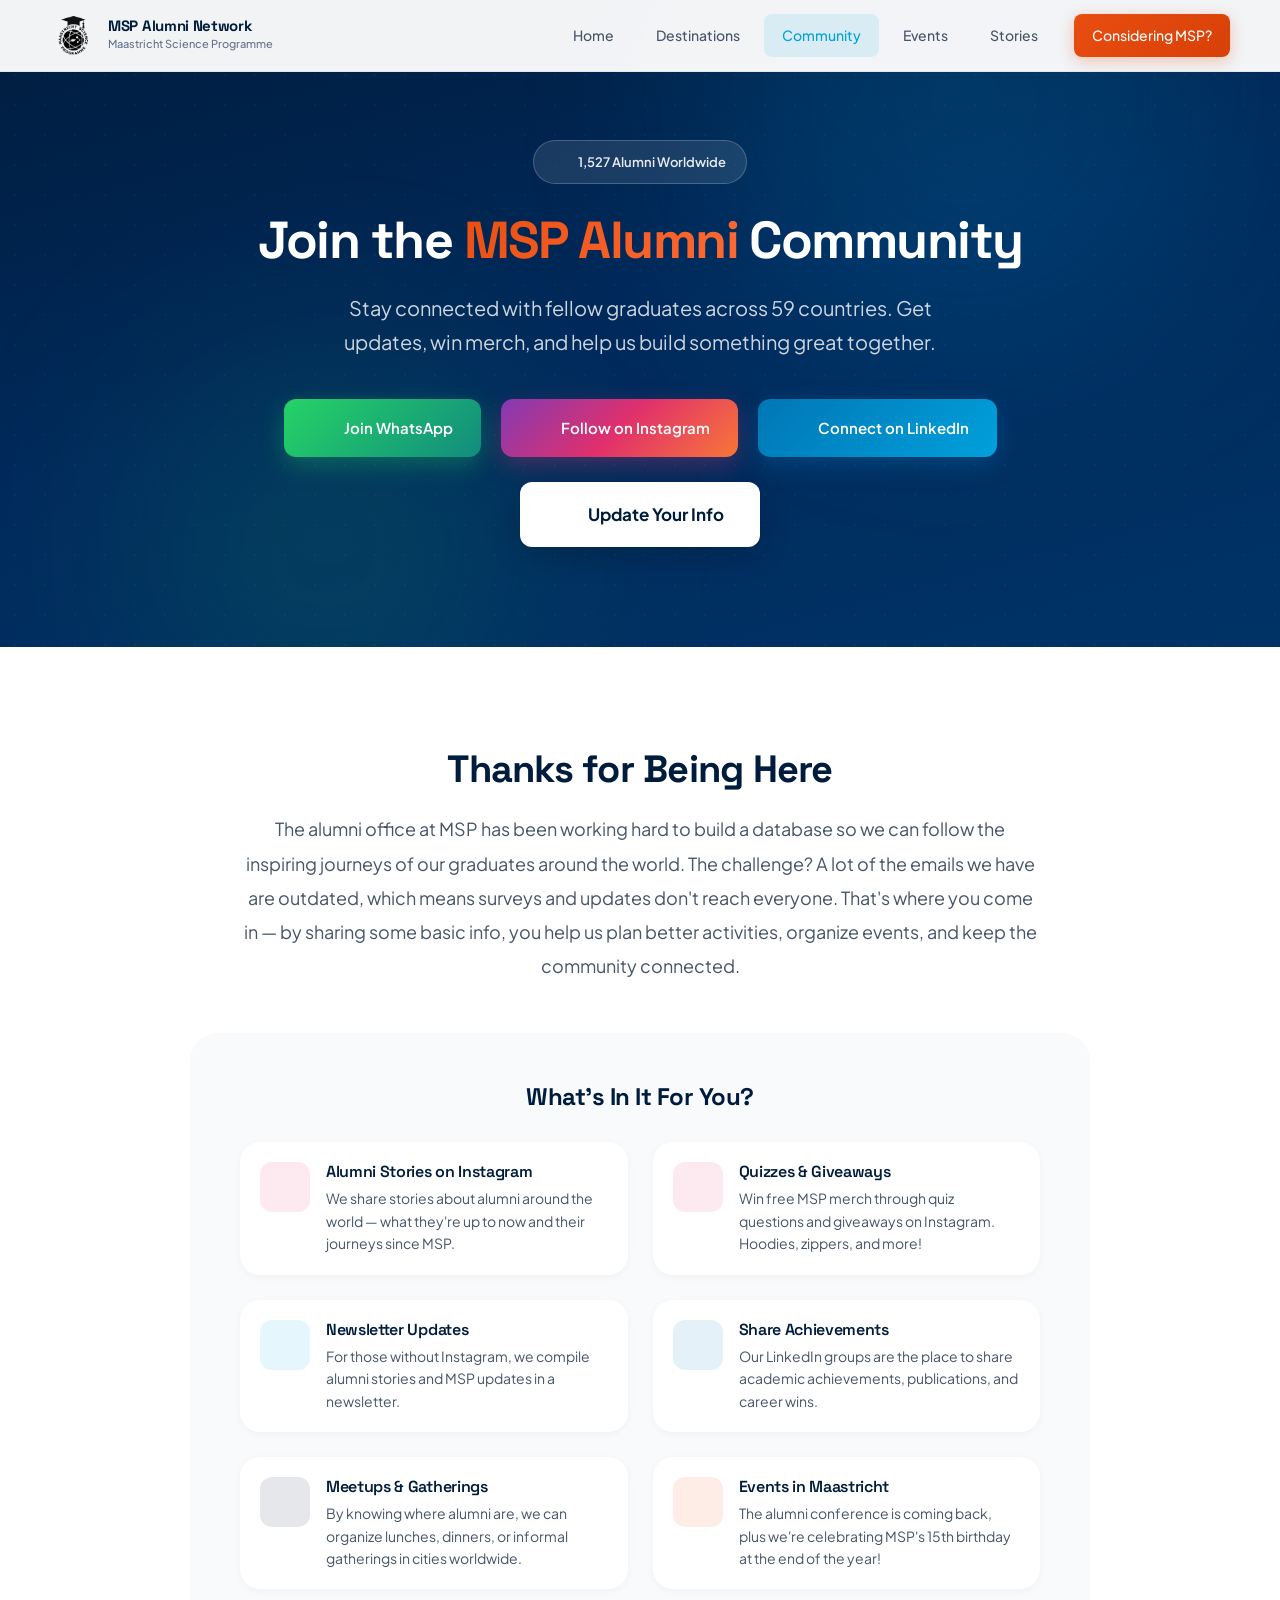
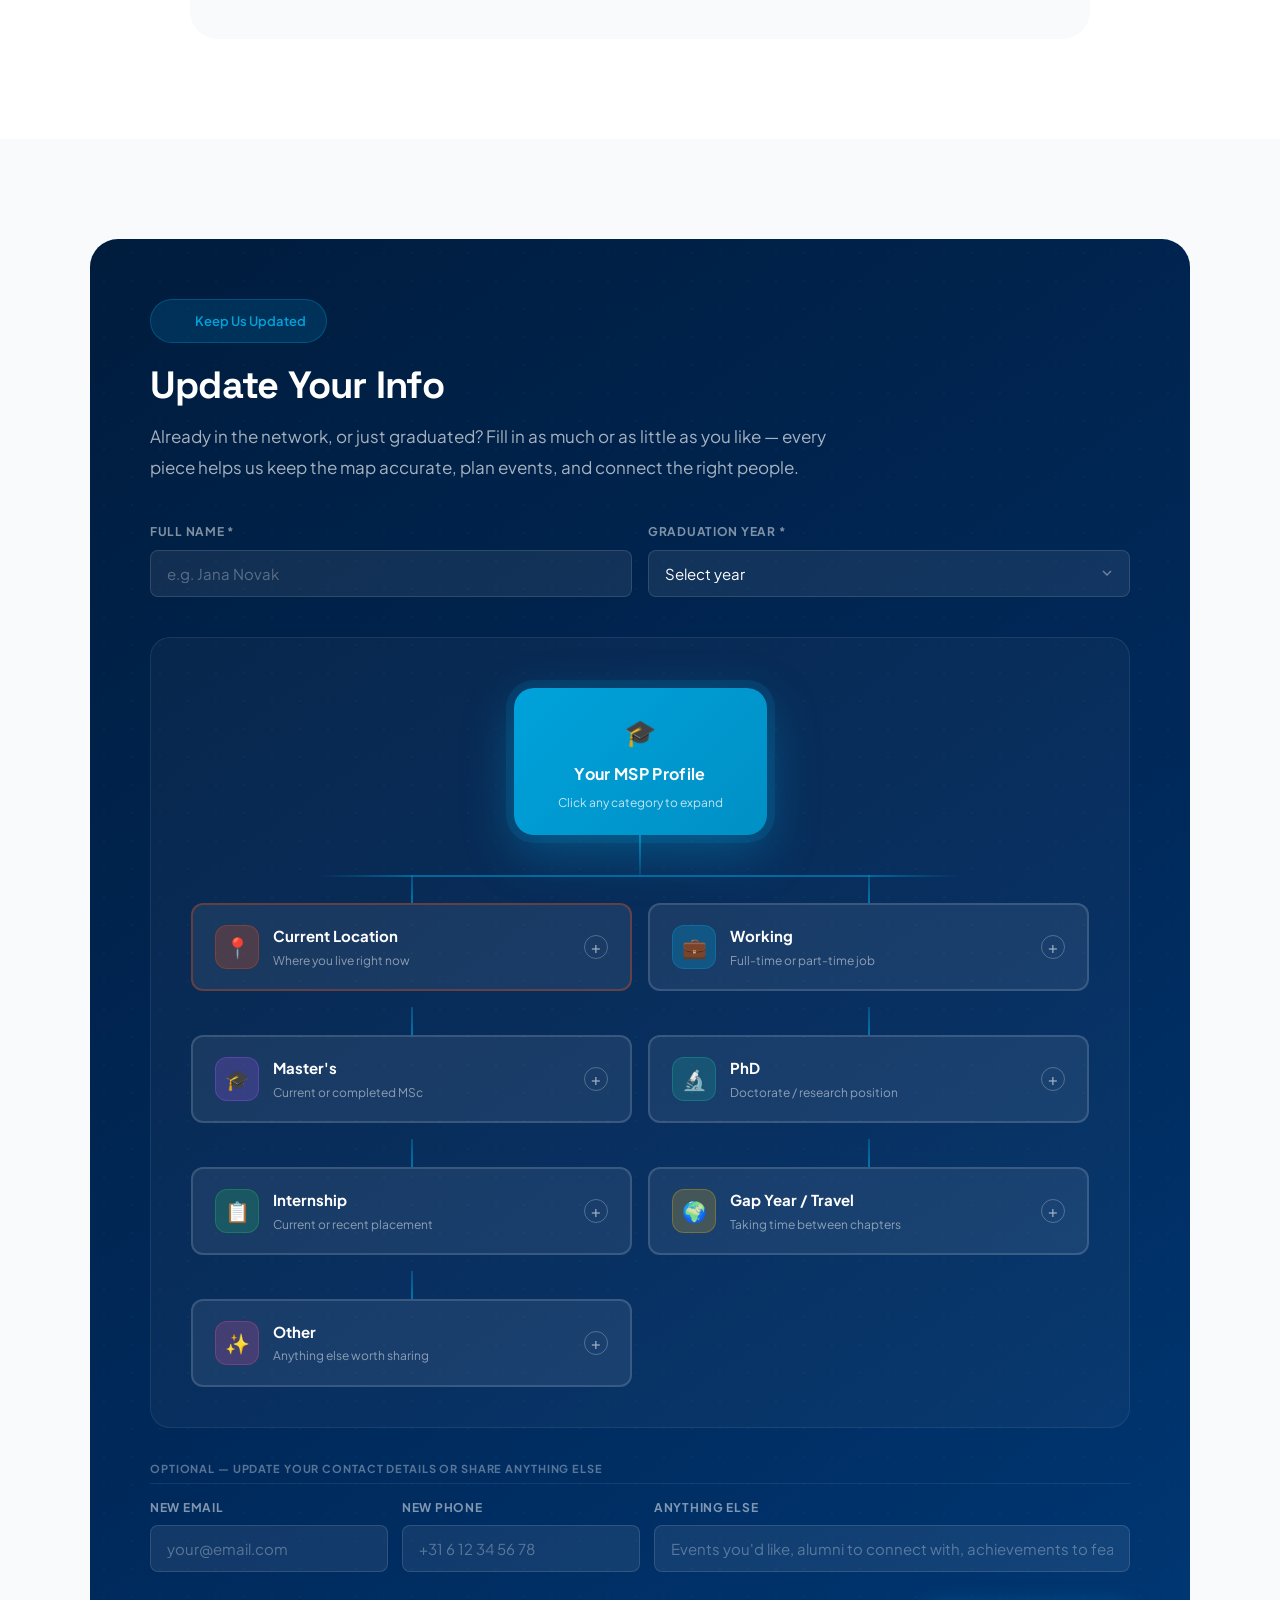
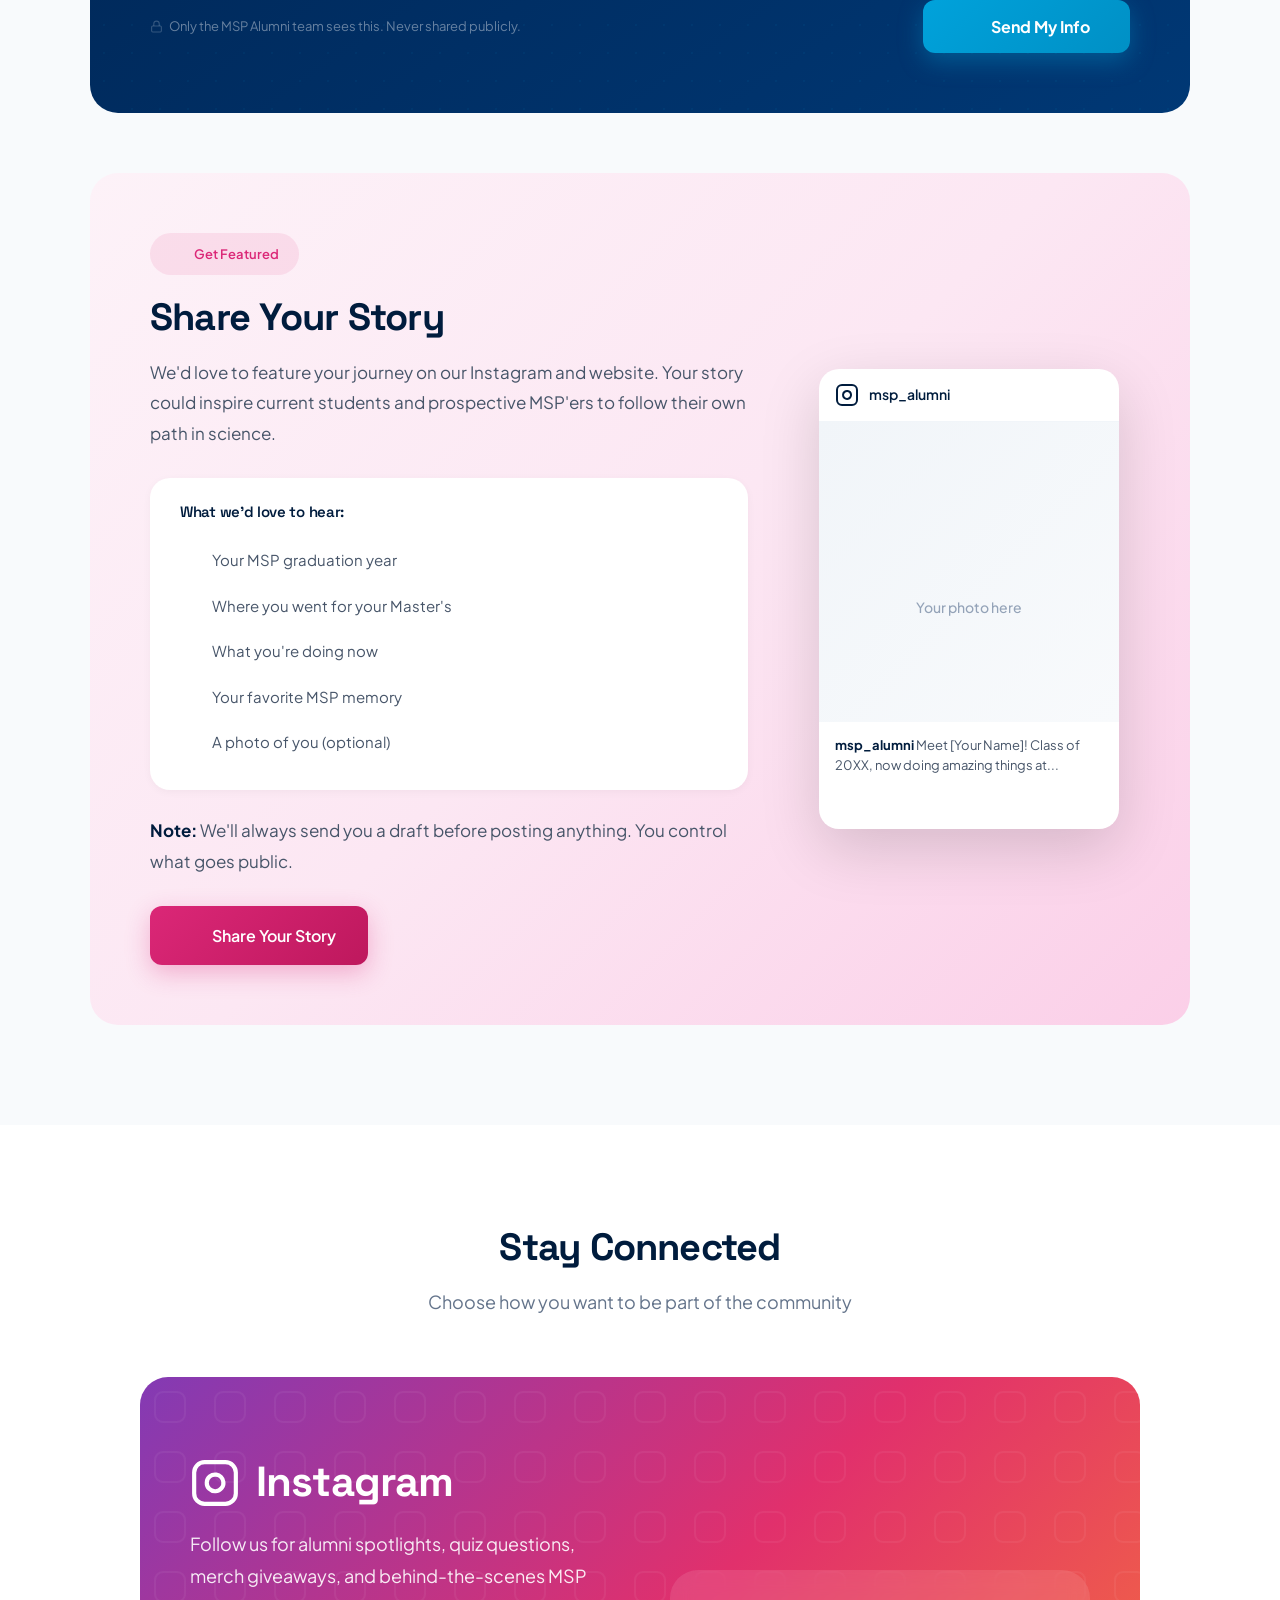
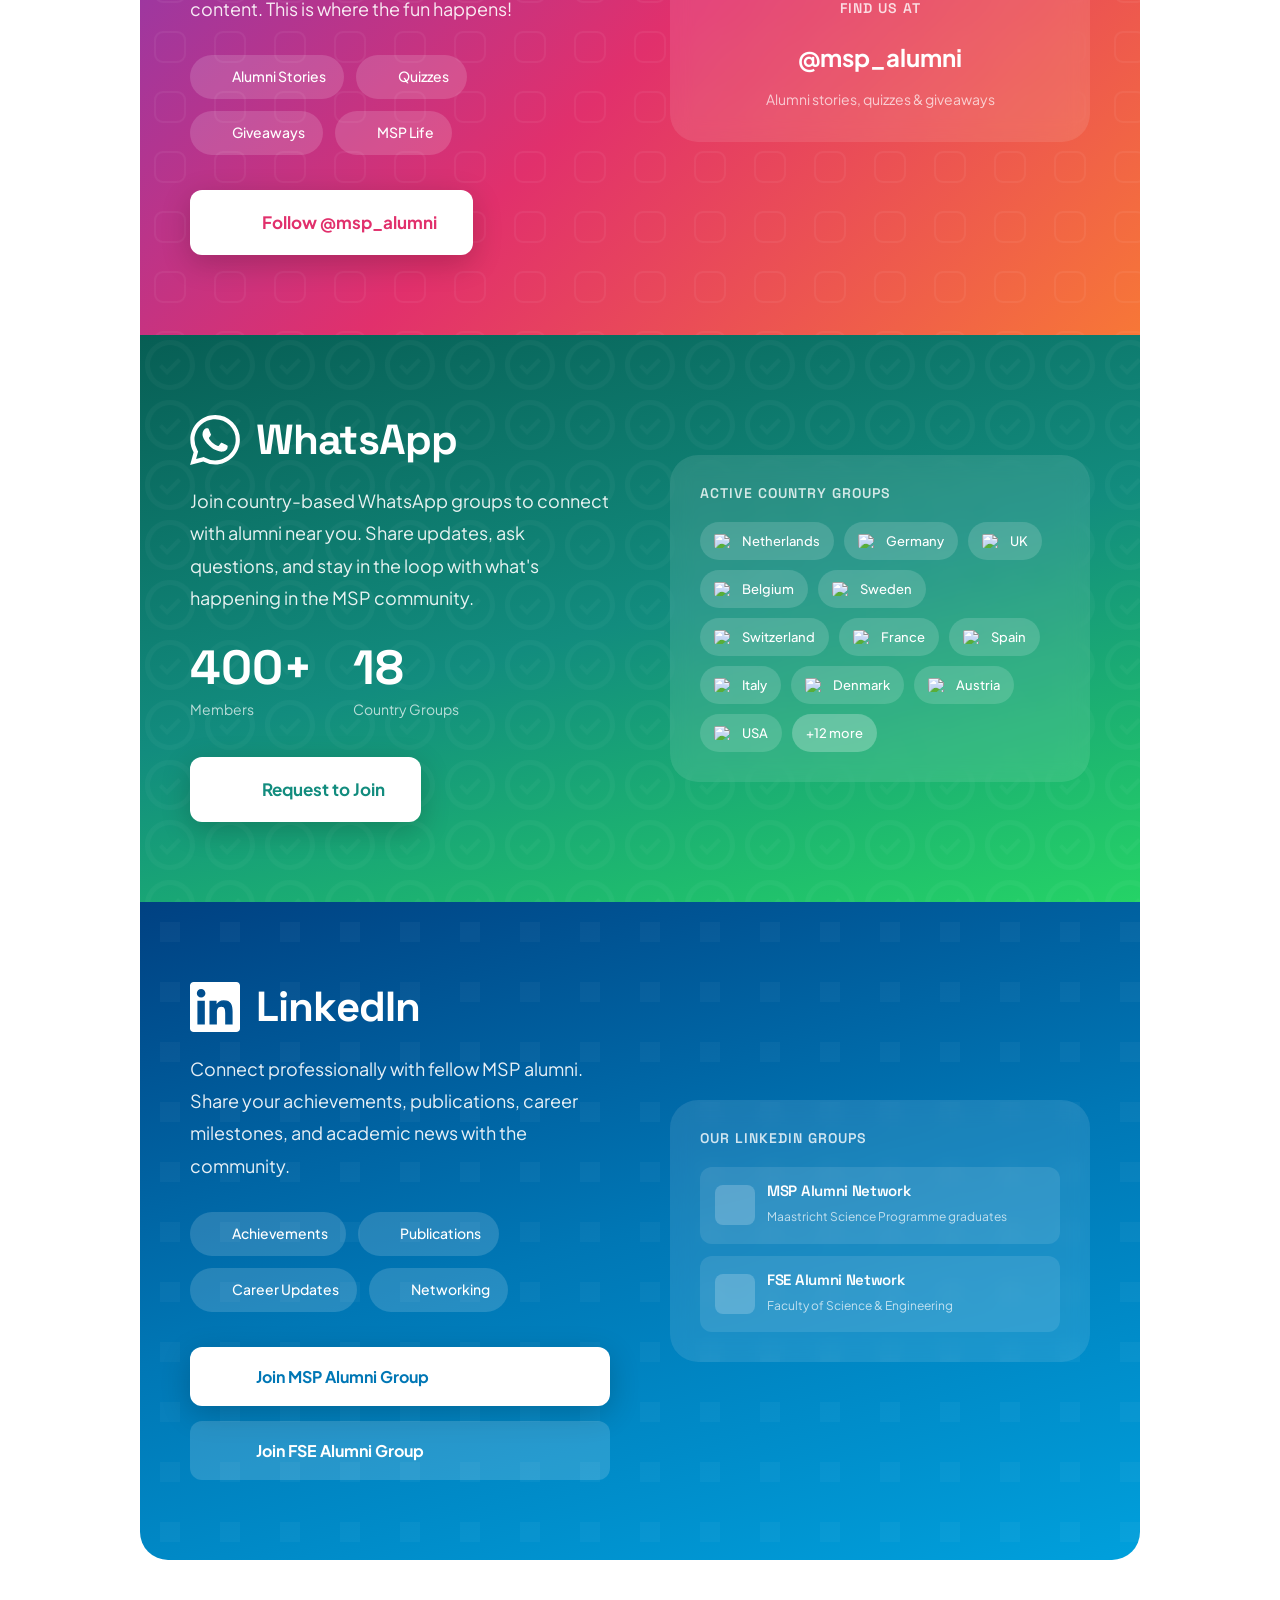
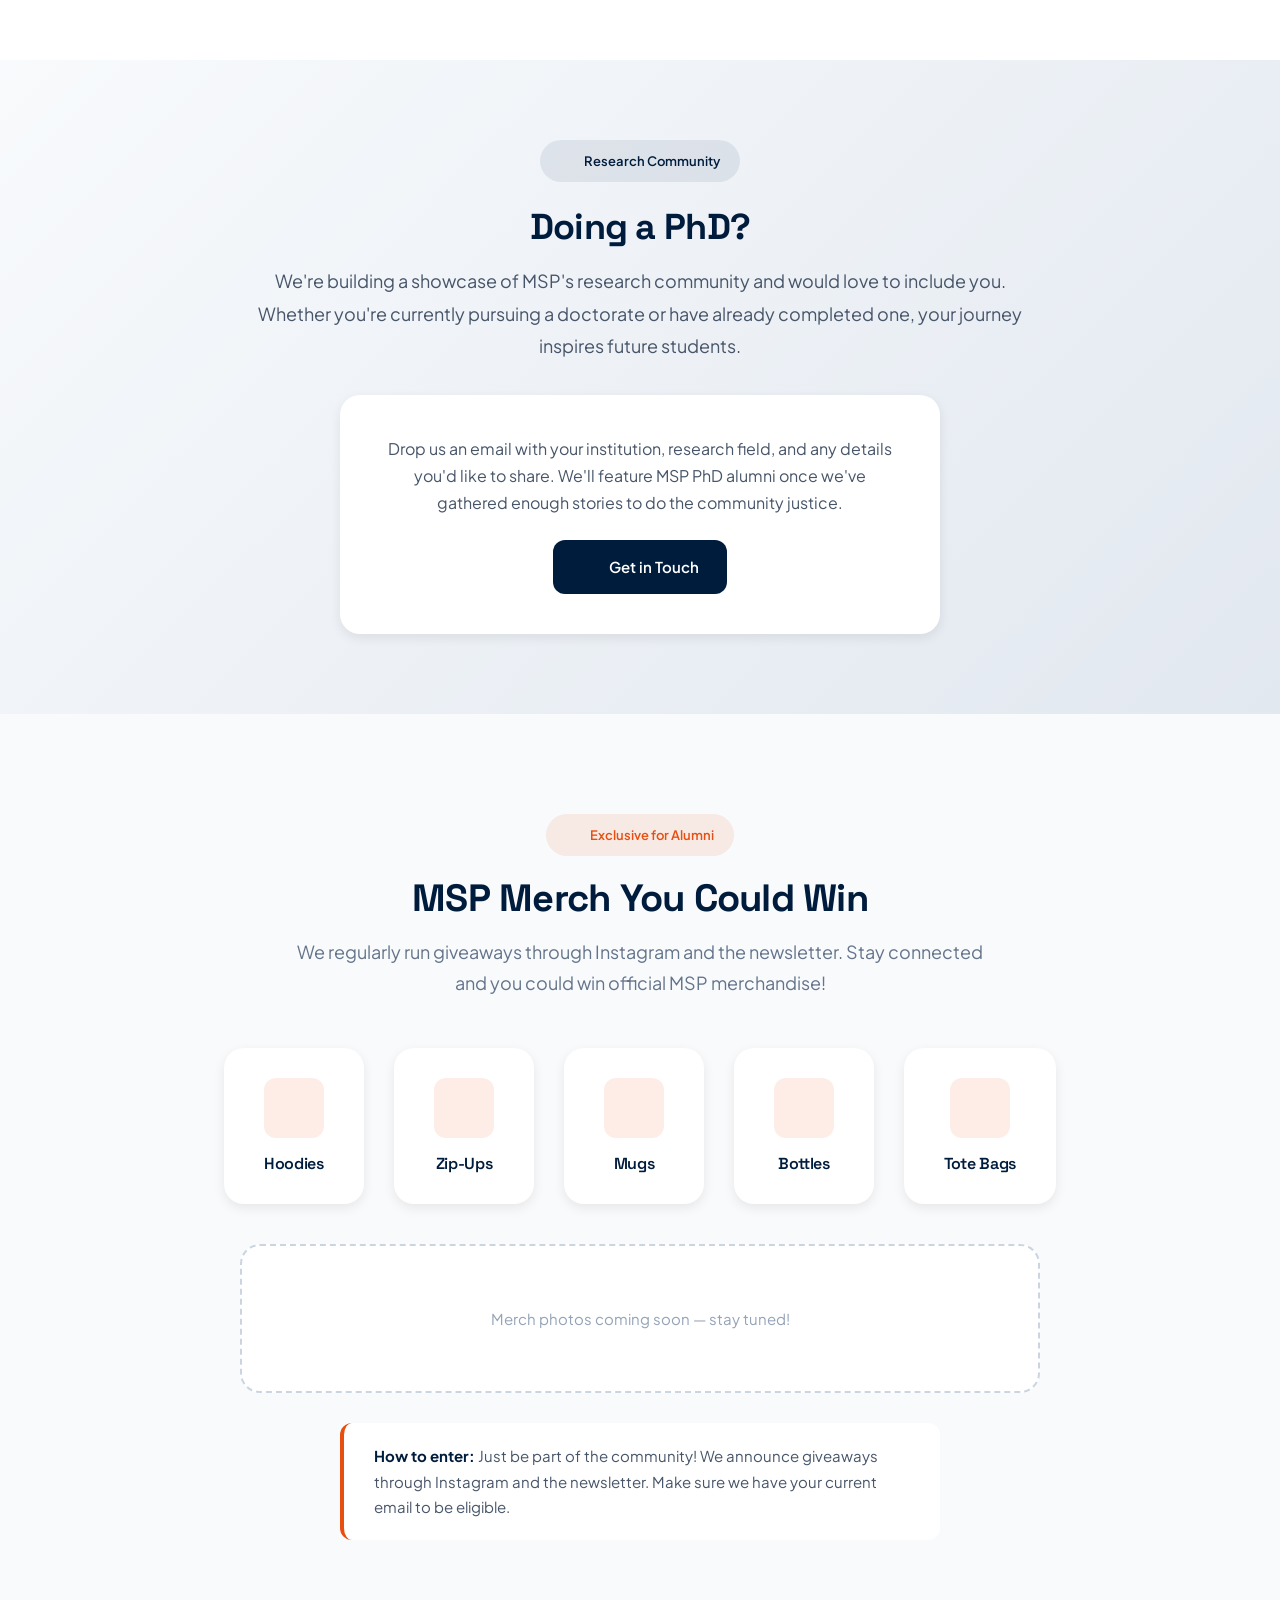
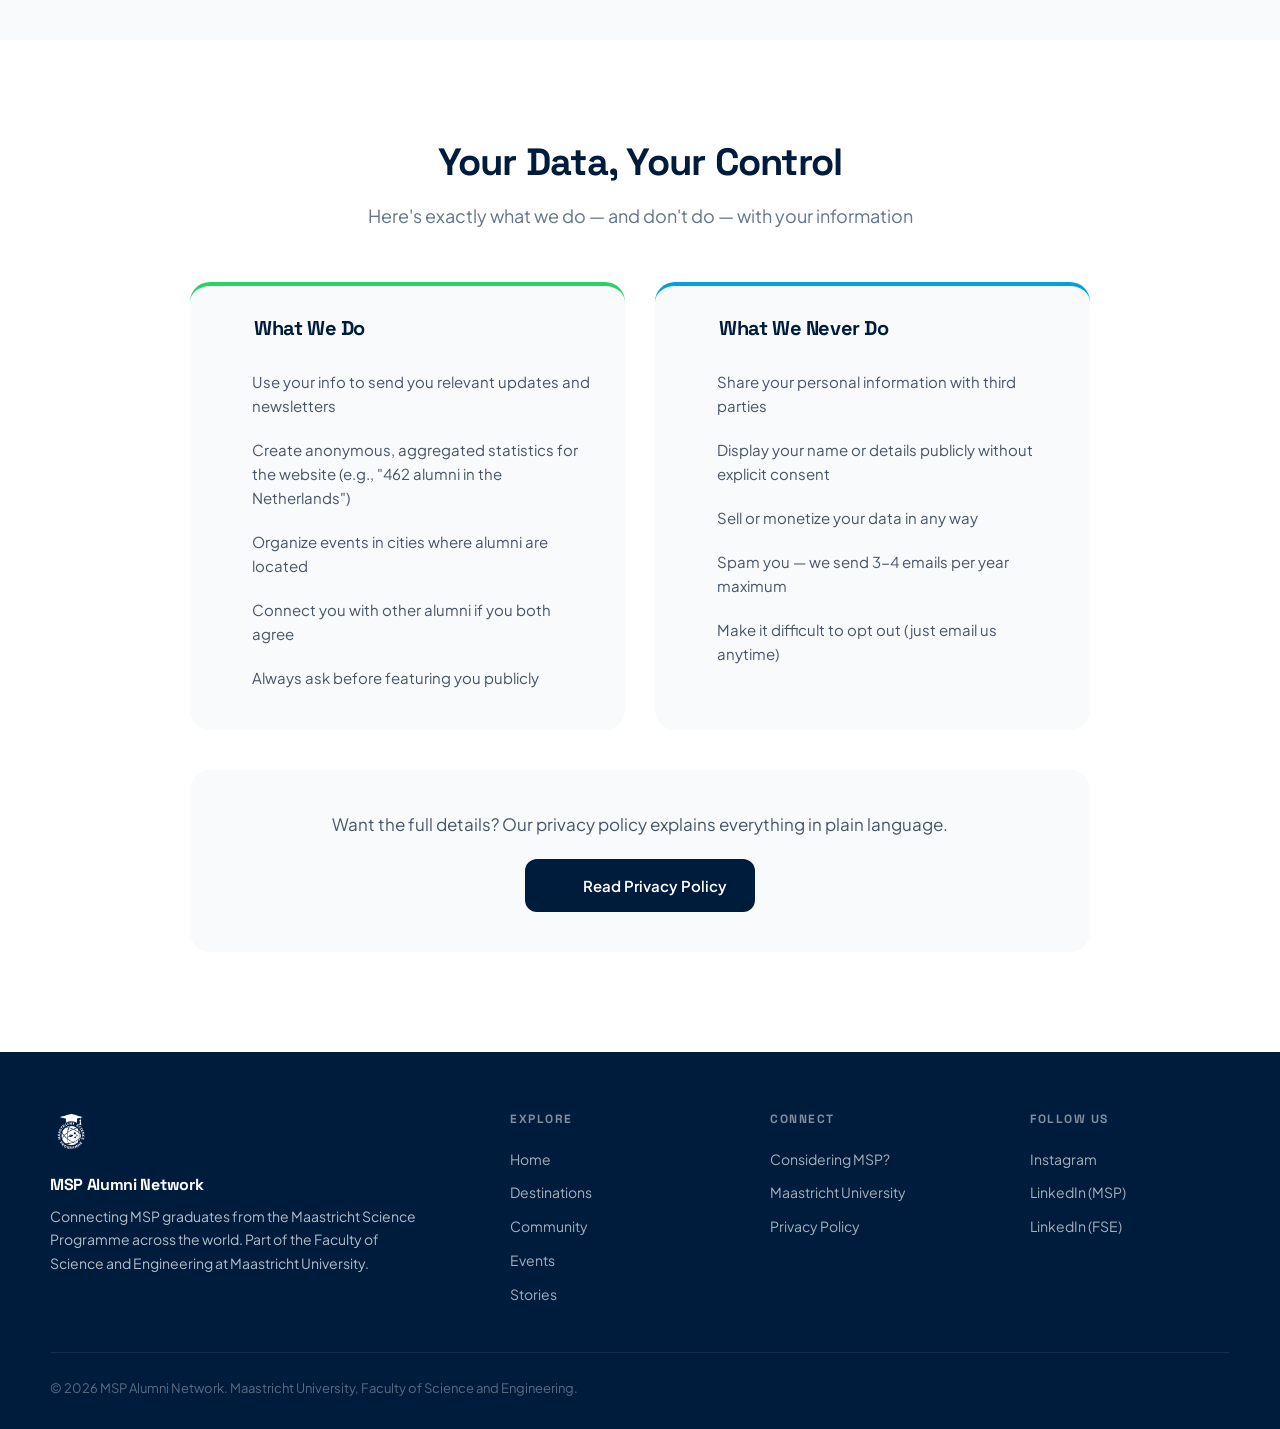
==== commit 8a0f8416: "Update alumni stats to June 2026 cohort (1,527 total) - Total alumni 1,397 -> 1,527 across data.js a" ====
--- a/community.html
+++ b/community.html
@@ -11,7 +11,7 @@
     <link rel="apple-touch-icon" href="assets/icons/icon-192x192.png">
     <title>Join the Community | MSP Alumni Network</title>
     <link rel="icon" type="image/png" href="assets/logos/maastricht-science-programme-logo.png">
-    <meta name="description" content="Stay connected with 1,321 MSP graduates across 58 countries. Get exclusive updates, join WhatsApp groups, win merch, and be part of a global network." data-text-template="Stay connected with {totalAlumni-formatted} MSP graduates across {countriesLivingIn} countries. Get exclusive updates, join WhatsApp groups, win merch, and be part of a global network.">
+    <meta name="description" content="Stay connected with 1,527 MSP graduates across 58 countries. Get exclusive updates, join WhatsApp groups, win merch, and be part of a global network." data-text-template="Stay connected with {totalAlumni-formatted} MSP graduates across {countriesLivingIn} countries. Get exclusive updates, join WhatsApp groups, win merch, and be part of a global network.">
     
     <!-- Fonts -->
     <link rel="preconnect" href="https://fonts.googleapis.com">
@@ -1853,7 +1853,7 @@
         <div class="hero-content">
             <div class="hero-badge">
                 <i data-lucide="users"></i>
-                <span data-text-template="{totalAlumni-formatted} Alumni Worldwide">1,321 Alumni Worldwide</span>
+                <span data-text-template="{totalAlumni-formatted} Alumni Worldwide">1,527 Alumni Worldwide</span>
             </div>
             <h1>Join the <span class="highlight">MSP Alumni</span> Community</h1>
             <p data-text-template="Stay connected with fellow graduates across {countriesLivingIn} countries. Get updates, win merch, and help us build something great together.">Stay connected with fellow graduates across 58 countries. Get updates, win merch, and help us build something great together.</p>
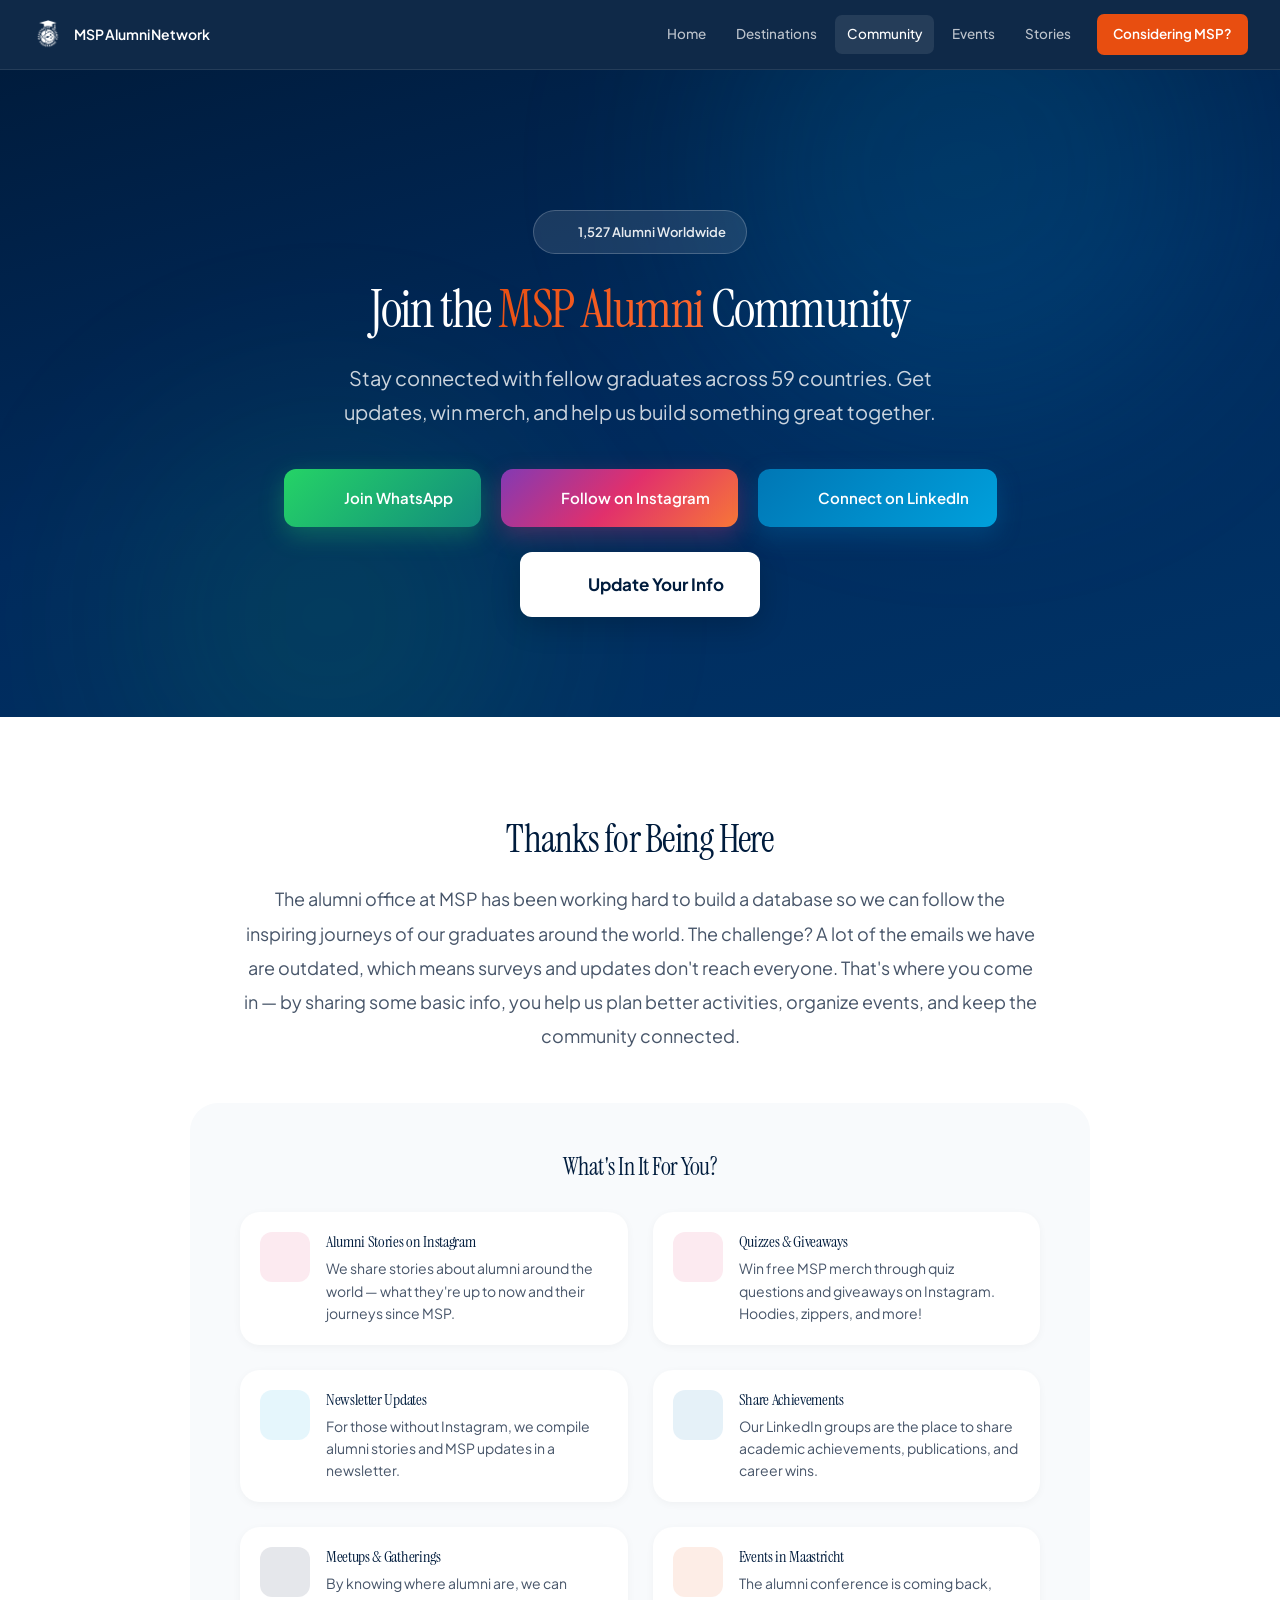
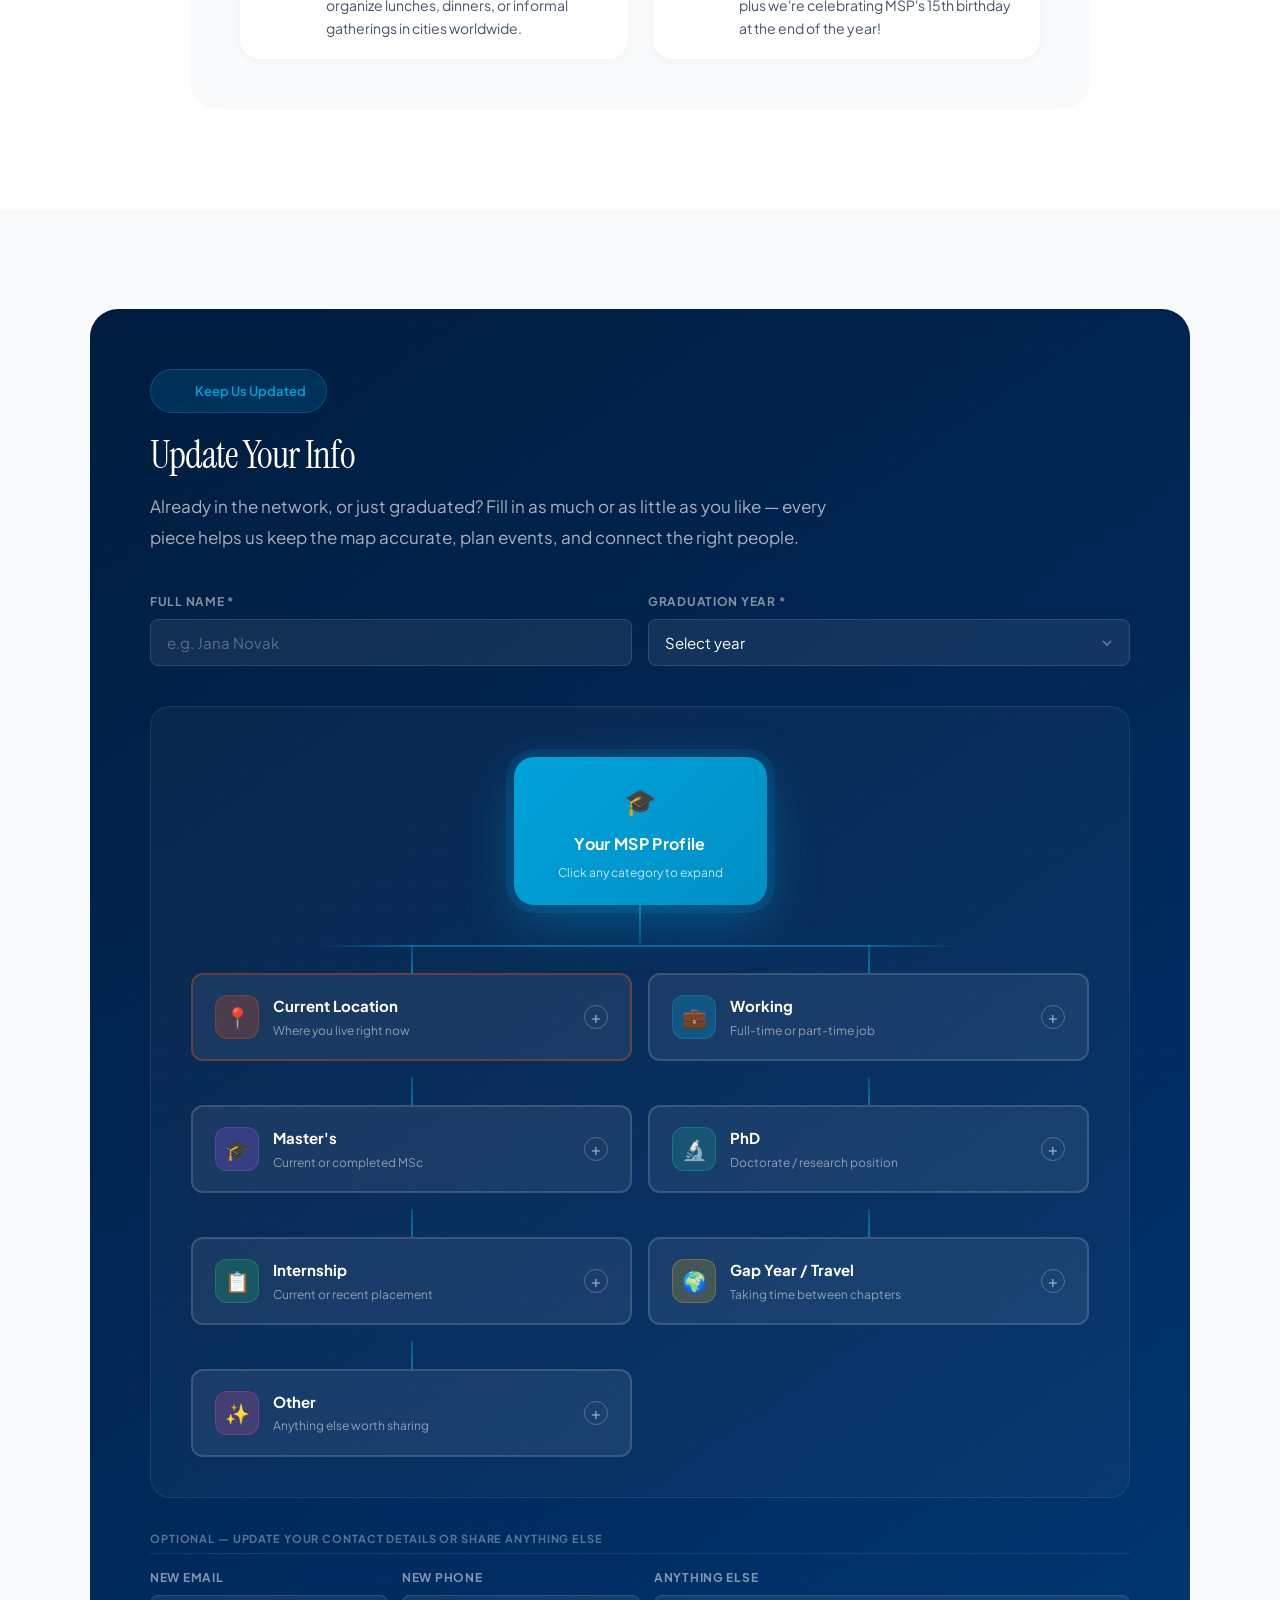
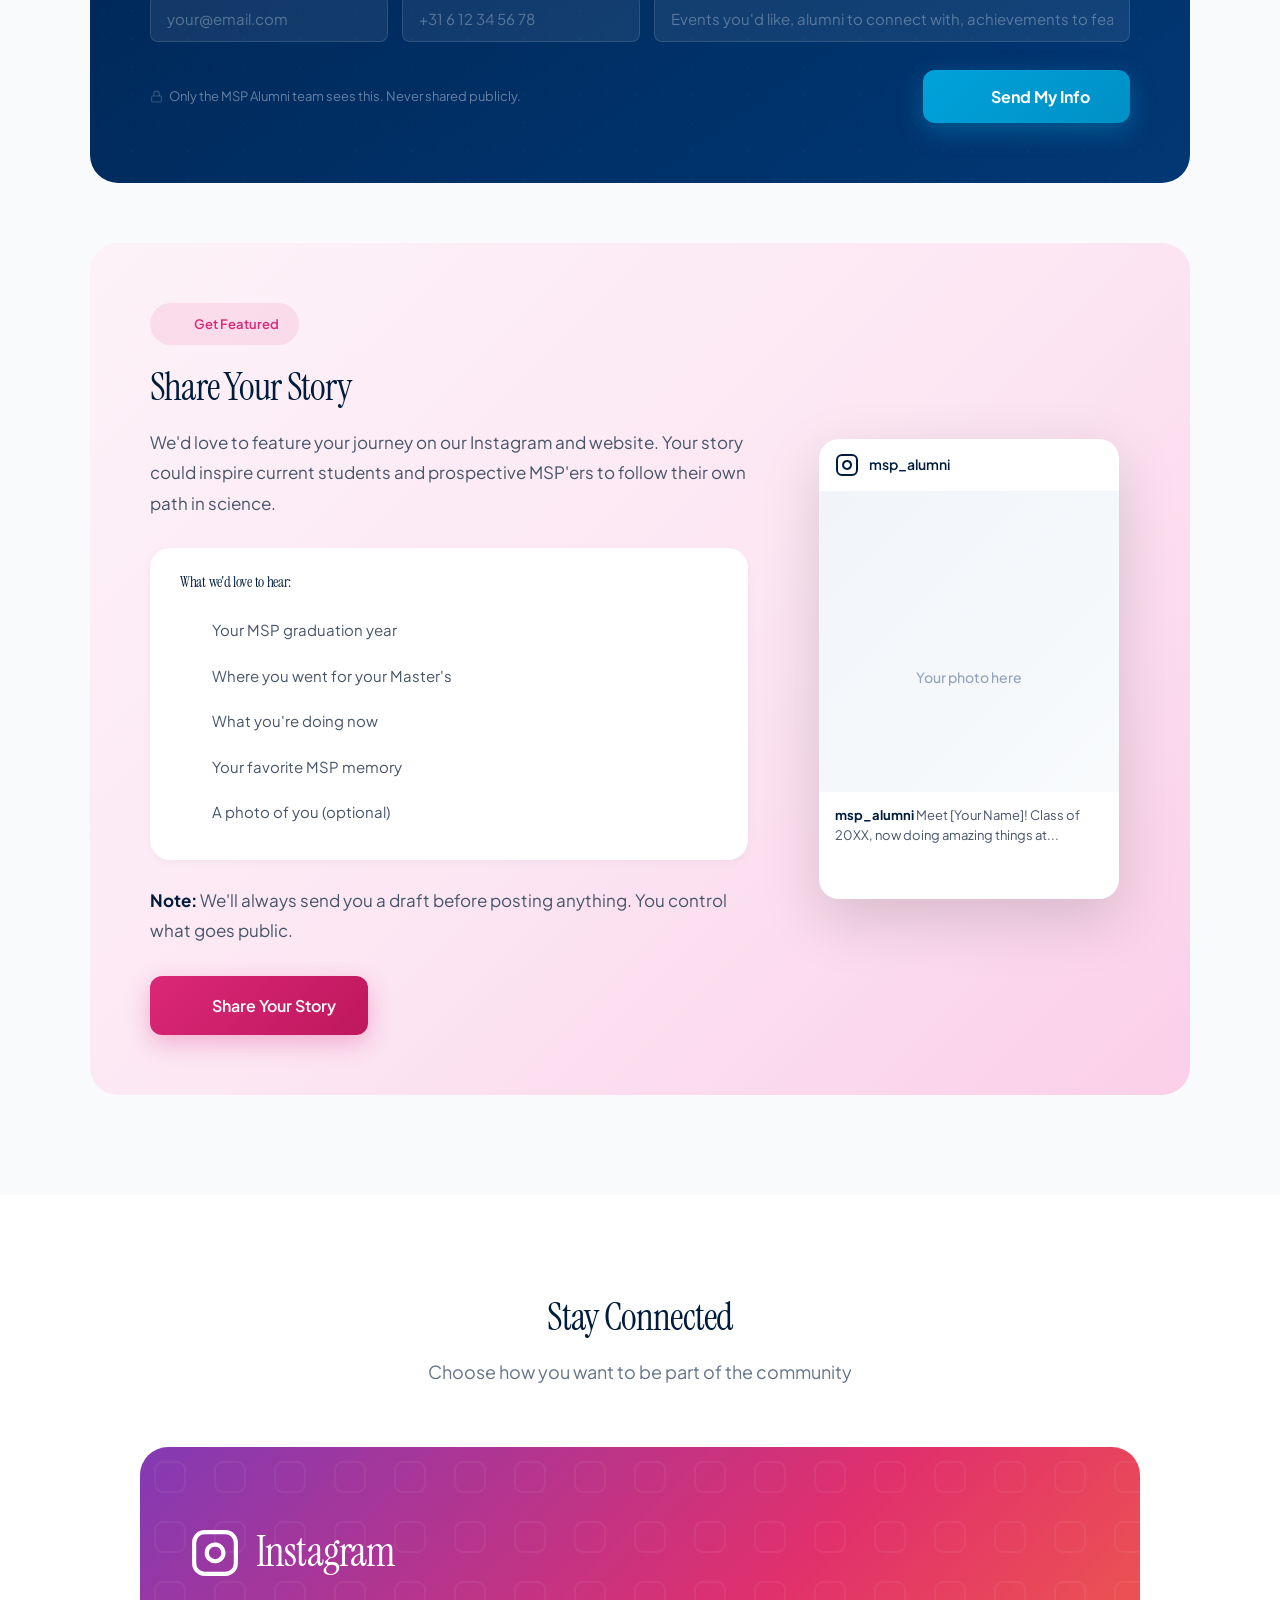
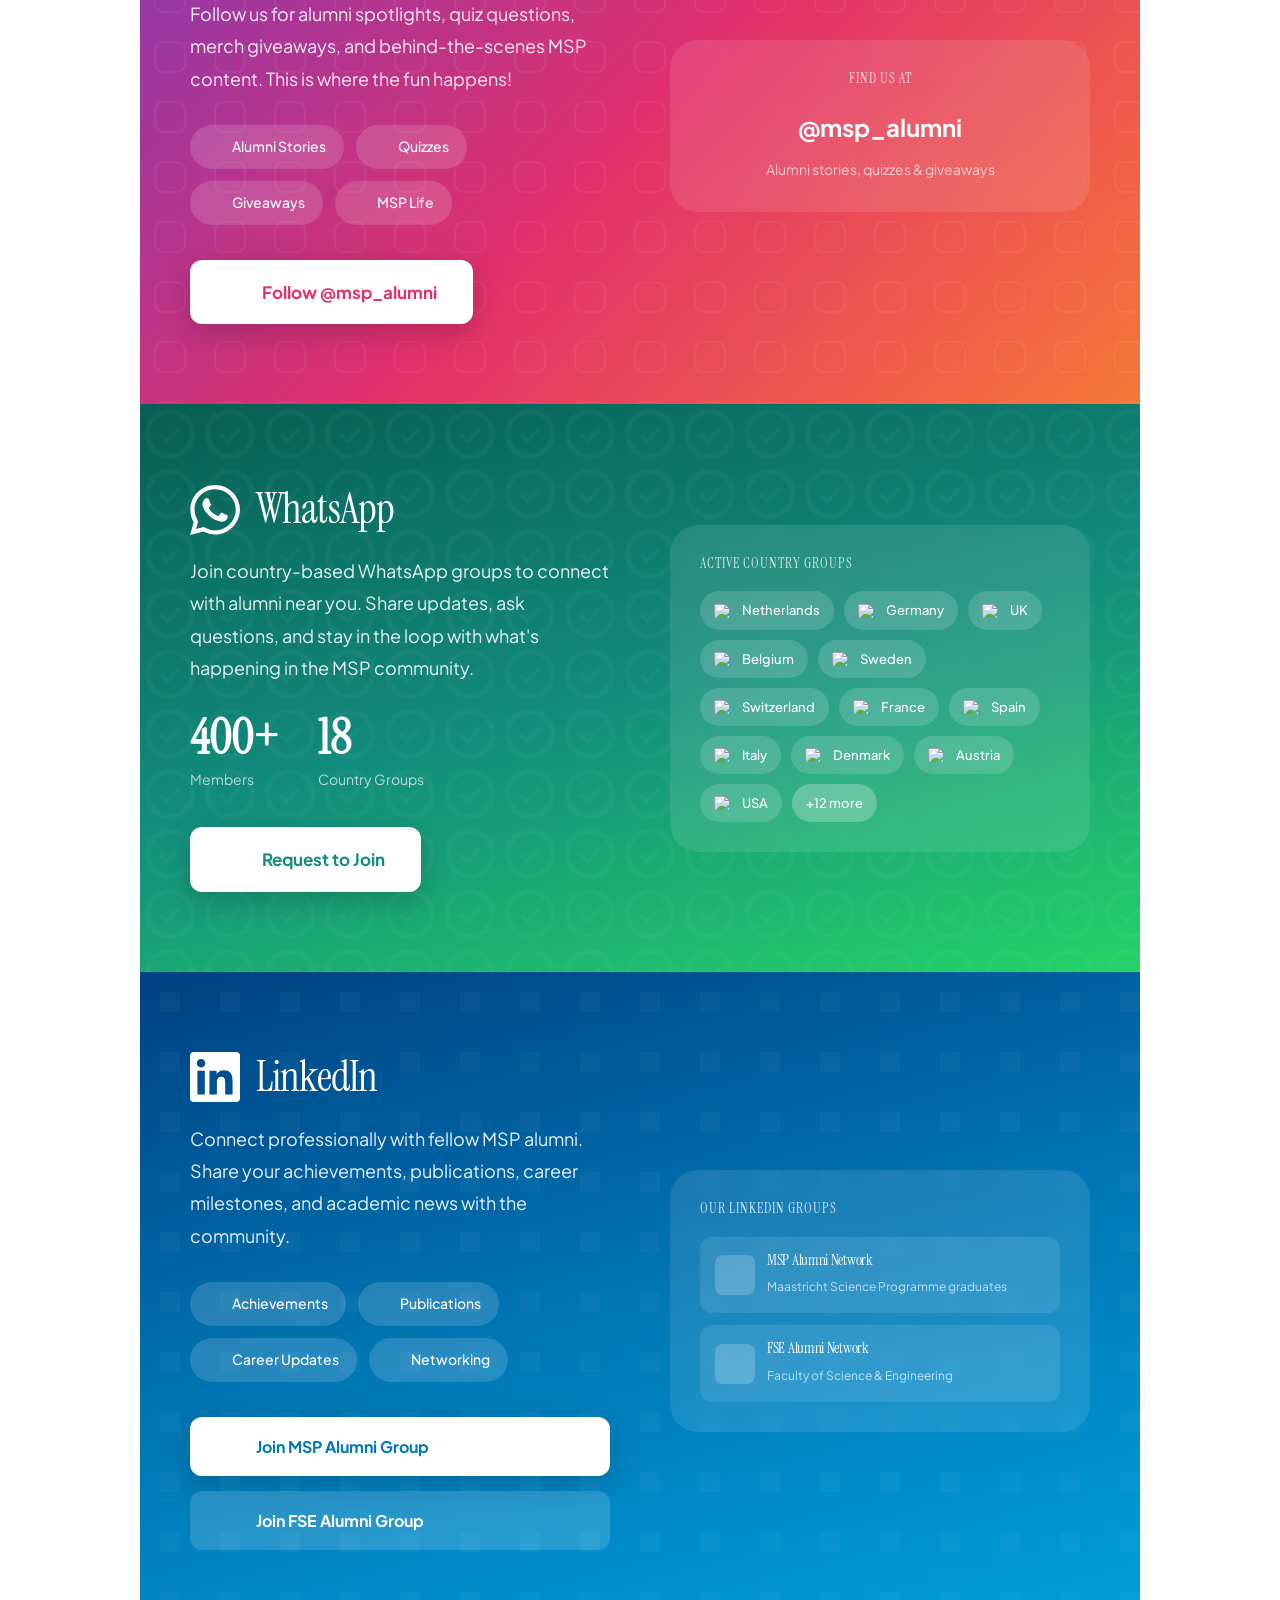
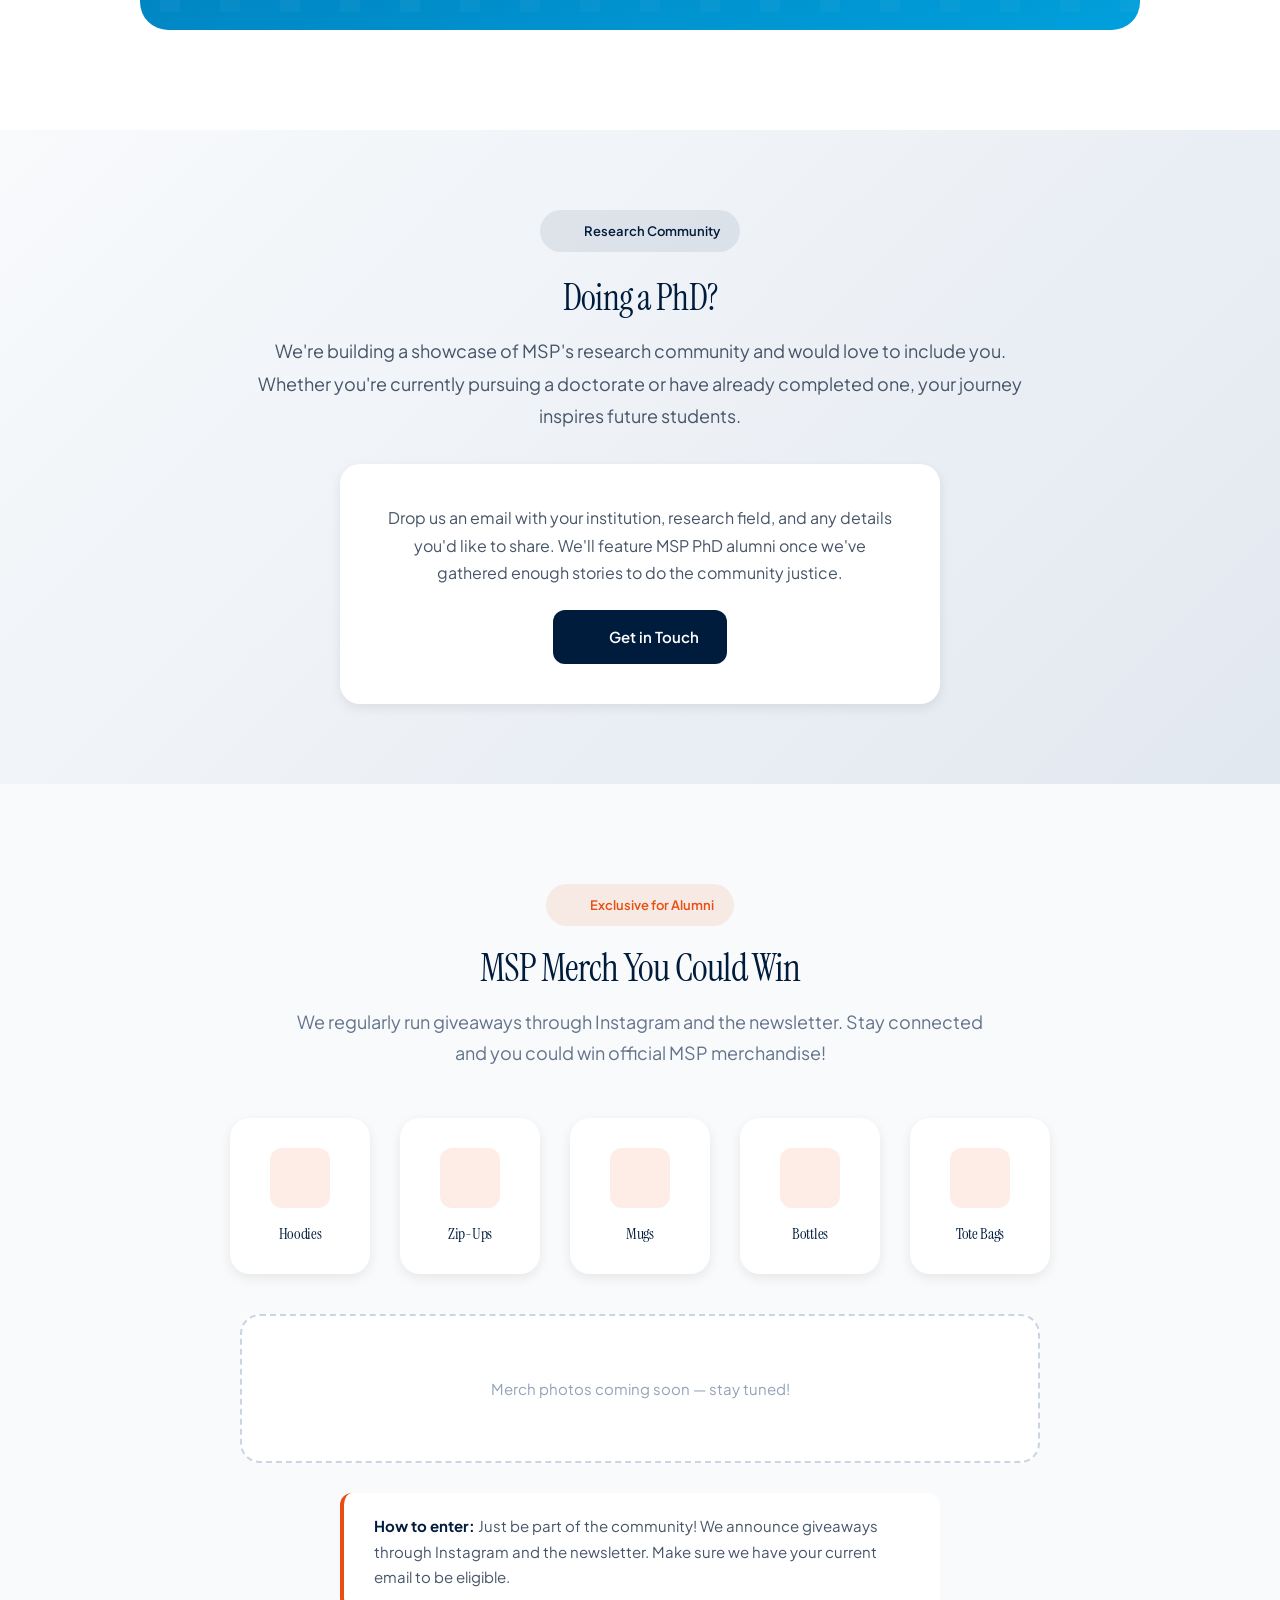
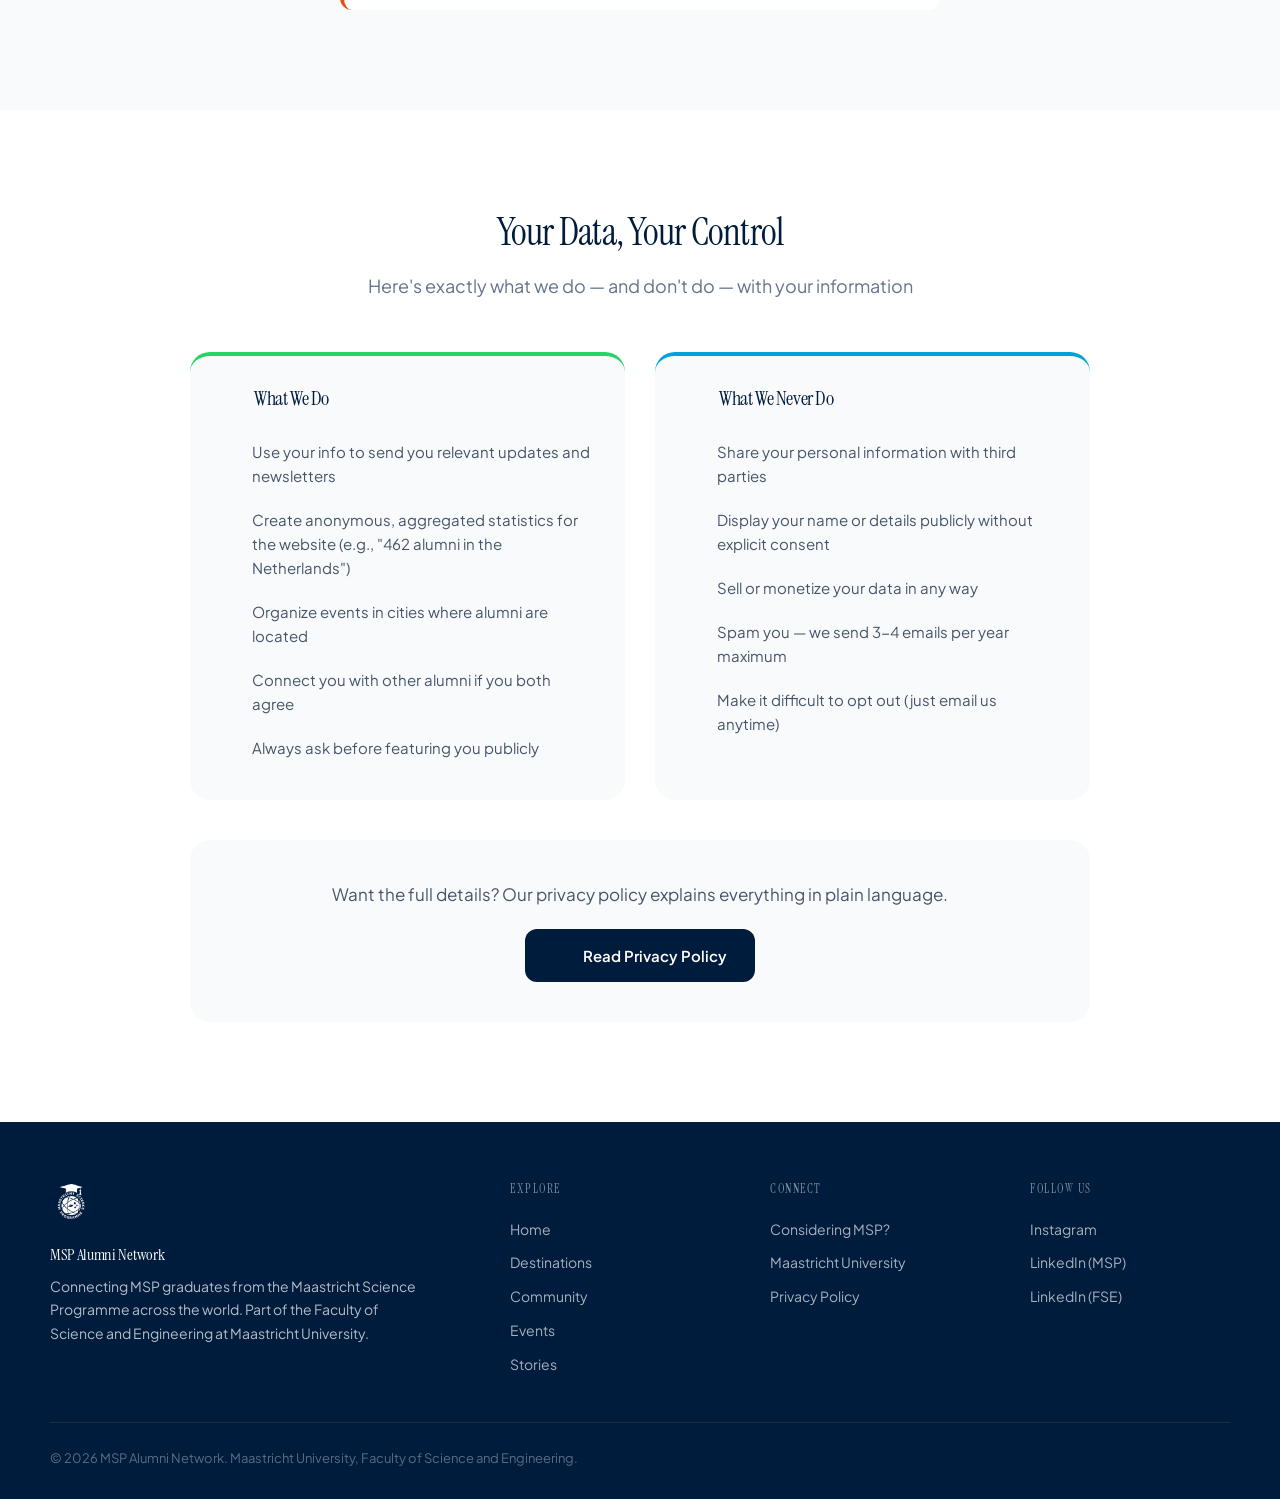
==== commit 0c11d66b: "Restyle the sub-pages to match the new homepage Brings destinations, community, events, stories, con" ====
--- a/community.html
+++ b/community.html
@@ -16,7 +16,7 @@
     <!-- Fonts -->
     <link rel="preconnect" href="https://fonts.googleapis.com">
     <link rel="preconnect" href="https://fonts.gstatic.com" crossorigin>
-    <link href="https://fonts.googleapis.com/css2?family=Plus+Jakarta+Sans:wght@300;400;500;600;700;800&family=Space+Grotesk:wght@400;500;600;700&display=swap" rel="stylesheet">
+    <link href="https://fonts.googleapis.com/css2?family=Instrument+Serif:ital@0;1&family=Plus+Jakarta+Sans:wght@300;400;500;600;700;800&display=swap" rel="stylesheet">
     <link rel="stylesheet" href="shared.css">
 
     <!-- Lucide Icons -->
@@ -43,7 +43,7 @@
             --instagram-pink: #E1306C;
             --linkedin-blue: #0077B5;
             
-            --font-heading: 'Space Grotesk', sans-serif;
+            --font-heading: var(--font-display);
             --font-body: 'Plus Jakarta Sans', sans-serif;
             
             --shadow-sm: 0 2px 8px rgba(0,0,0,0.04);
--- a/shared.css
+++ b/shared.css
@@ -15,6 +15,9 @@
     --um-white: #FFFFFF;
     --um-off-white: #fafbfc;
     --um-gray-50: #f8fafc;
+    /* Redesign tokens, matching the homepage */
+    --paper: #F6F5F1;
+    --hair: rgba(0, 28, 61, 0.09);
     --um-gray-100: #f1f5f9;
     --um-gray-200: #e2e8f0;
     --um-gray-300: #cbd5e1;
@@ -24,20 +27,22 @@
     --um-gray-700: #334155;
     --um-gray-800: #1e293b;
 
-    --font-heading: 'Space Grotesk', sans-serif;
+    --font-display: 'Instrument Serif', Georgia, serif;
+    --font-heading: var(--font-display);
     --font-body: 'Plus Jakarta Sans', sans-serif;
 
-    --shadow-sm: 0 1px 2px rgba(0,0,0,0.04), 0 2px 8px rgba(0,0,0,0.06);
-    --shadow-md: 0 4px 12px rgba(0,0,0,0.08), 0 8px 24px rgba(0,0,0,0.08);
-    --shadow-lg: 0 8px 24px rgba(0,0,0,0.1), 0 16px 48px rgba(0,0,0,0.1);
-    --shadow-xl: 0 20px 40px rgba(0,0,0,0.12), 0 30px 60px rgba(0,0,0,0.1);
-    --shadow-glow-blue: 0 0 40px rgba(0, 162, 219, 0.15);
-    --shadow-glow-orange: 0 0 40px rgba(232, 78, 16, 0.15);
-
-    --radius-sm: 8px;
-    --radius-md: 12px;
-    --radius-lg: 20px;
-    --radius-xl: 28px;
+    /* Flattened: the redesign uses hairlines and one soft lift, not stacked glows */
+    --shadow-sm: 0 1px 2px rgba(0, 28, 61, 0.04);
+    --shadow-md: 0 2px 6px rgba(0, 28, 61, 0.05);
+    --shadow-lg: 0 6px 20px rgba(0, 28, 61, 0.07);
+    --shadow-xl: 0 14px 40px rgba(0, 28, 61, 0.08);
+    --shadow-glow-blue: 0 6px 20px rgba(0, 28, 61, 0.07);
+    --shadow-glow-orange: 0 6px 20px rgba(0, 28, 61, 0.07);
+
+    --radius-sm: 7px;
+    --radius-md: 10px;
+    --radius-lg: 14px;
+    --radius-xl: 16px;
 
     --transition-fast: 0.15s cubic-bezier(0.4, 0, 0.2, 1);
     --transition-smooth: 0.3s cubic-bezier(0.4, 0, 0.2, 1);
@@ -271,3 +276,146 @@
         font-size: 13px !important;
     }
 }
+
+/* ============================================
+   REDESIGN LAYER
+   Brings the sub-pages in line with the homepage:
+   serif display type, the navy header bar, flat
+   surfaces instead of glows and starfields.
+
+   Note on specificity: each page's inline <style>
+   block is parsed after this file, so plain element
+   and class selectors here lose. Rules below are
+   deliberately scoped through header#header or
+   carry !important where a page would otherwise win.
+   ============================================ */
+
+body {
+    background: var(--paper);
+}
+
+/* Instrument Serif ships in a single weight. A rule asking for 600 or 700
+   gets a synthesised faux-bold, which looks smeared, so every heading is
+   pinned to 400. The logo lockup stays on the sans face. */
+h1, h2, h3, h4, h5, h6 {
+    font-family: var(--font-display);
+    font-weight: 400 !important;
+    letter-spacing: -0.02em;
+}
+
+.logo-text h1,
+.logo-text p {
+    font-family: var(--font-body);
+    font-weight: 600 !important;
+}
+
+/* ---- Header: the homepage bar, on every page ---- */
+header#header {
+    position: sticky;
+    left: auto;
+    right: auto;
+    height: auto;
+    padding: 14px 32px;
+    gap: 24px;
+    background: rgba(0, 28, 61, 0.94);
+    backdrop-filter: blur(14px);
+    -webkit-backdrop-filter: blur(14px);
+    border-bottom: 1px solid rgba(255, 255, 255, 0.09);
+    z-index: 50;
+}
+
+header#header .logo {
+    gap: 12px;
+}
+
+header#header .logo-img {
+    height: 30px;
+    filter: brightness(0) invert(1);
+}
+
+header#header .logo-text h1 {
+    font-size: 14px;
+    color: #fff;
+    letter-spacing: -0.01em;
+}
+
+/* The homepage carries one line here, not a name plus a strapline */
+header#header .logo-text p {
+    display: none;
+}
+
+header#header .header-nav a {
+    font-size: 13.5px;
+    font-weight: 500;
+    color: rgba(255, 255, 255, 0.72);
+    padding: 8px 12px;
+    border-radius: 7px;
+}
+
+header#header .header-nav a:hover,
+header#header .header-nav a.active {
+    color: #fff;
+    background: rgba(255, 255, 255, 0.09);
+}
+
+header#header .header-nav .btn-cta {
+    background: var(--um-orange);
+    color: #fff;
+    font-weight: 600;
+    padding: 9px 16px;
+    margin-left: 8px;
+    border-radius: 7px;
+    box-shadow: none;
+    transform: none;
+}
+
+header#header .header-nav .btn-cta:hover {
+    background: #ff5f24;
+    color: #fff;
+    box-shadow: none;
+    transform: none;
+}
+
+header#header .menu-toggle span {
+    background: #fff;
+}
+
+/* ---- Drop the decorative hero layers ----
+   Starfields, particle constellations, dot grids and mesh overlays.
+   The soft radial .hero-glow elements stay: the homepage hero uses the
+   same treatment. */
+#starCanvas,
+#particleCanvas,
+.particle-canvas,
+.hero-mesh,
+.hero-pattern,
+.hero-fullpage .hero-grid {
+    display: none !important;
+}
+
+/* ---- Keep UI text on the sans face ----
+   --font-heading used to be Space Grotesk, a sans, so pages reached for it
+   on buttons and small labels as well as headings. Now that it resolves to
+   Instrument Serif, those uses have to come back: on the homepage only
+   display-size text is serif, everything functional is Plus Jakarta Sans. */
+.career-count,
+.city-name,
+.city-rank,
+.cta-btn,
+.ev-title,
+.field-name,
+.hero-btn,
+.phd-detail-title,
+.sector-name,
+.testimonial-year-badge,
+.uni-name,
+.fact-value,
+.careers-display-title,
+.popup-city,
+.uni-count-badge,
+button,
+input,
+select,
+textarea {
+    font-family: var(--font-body) !important;
+}
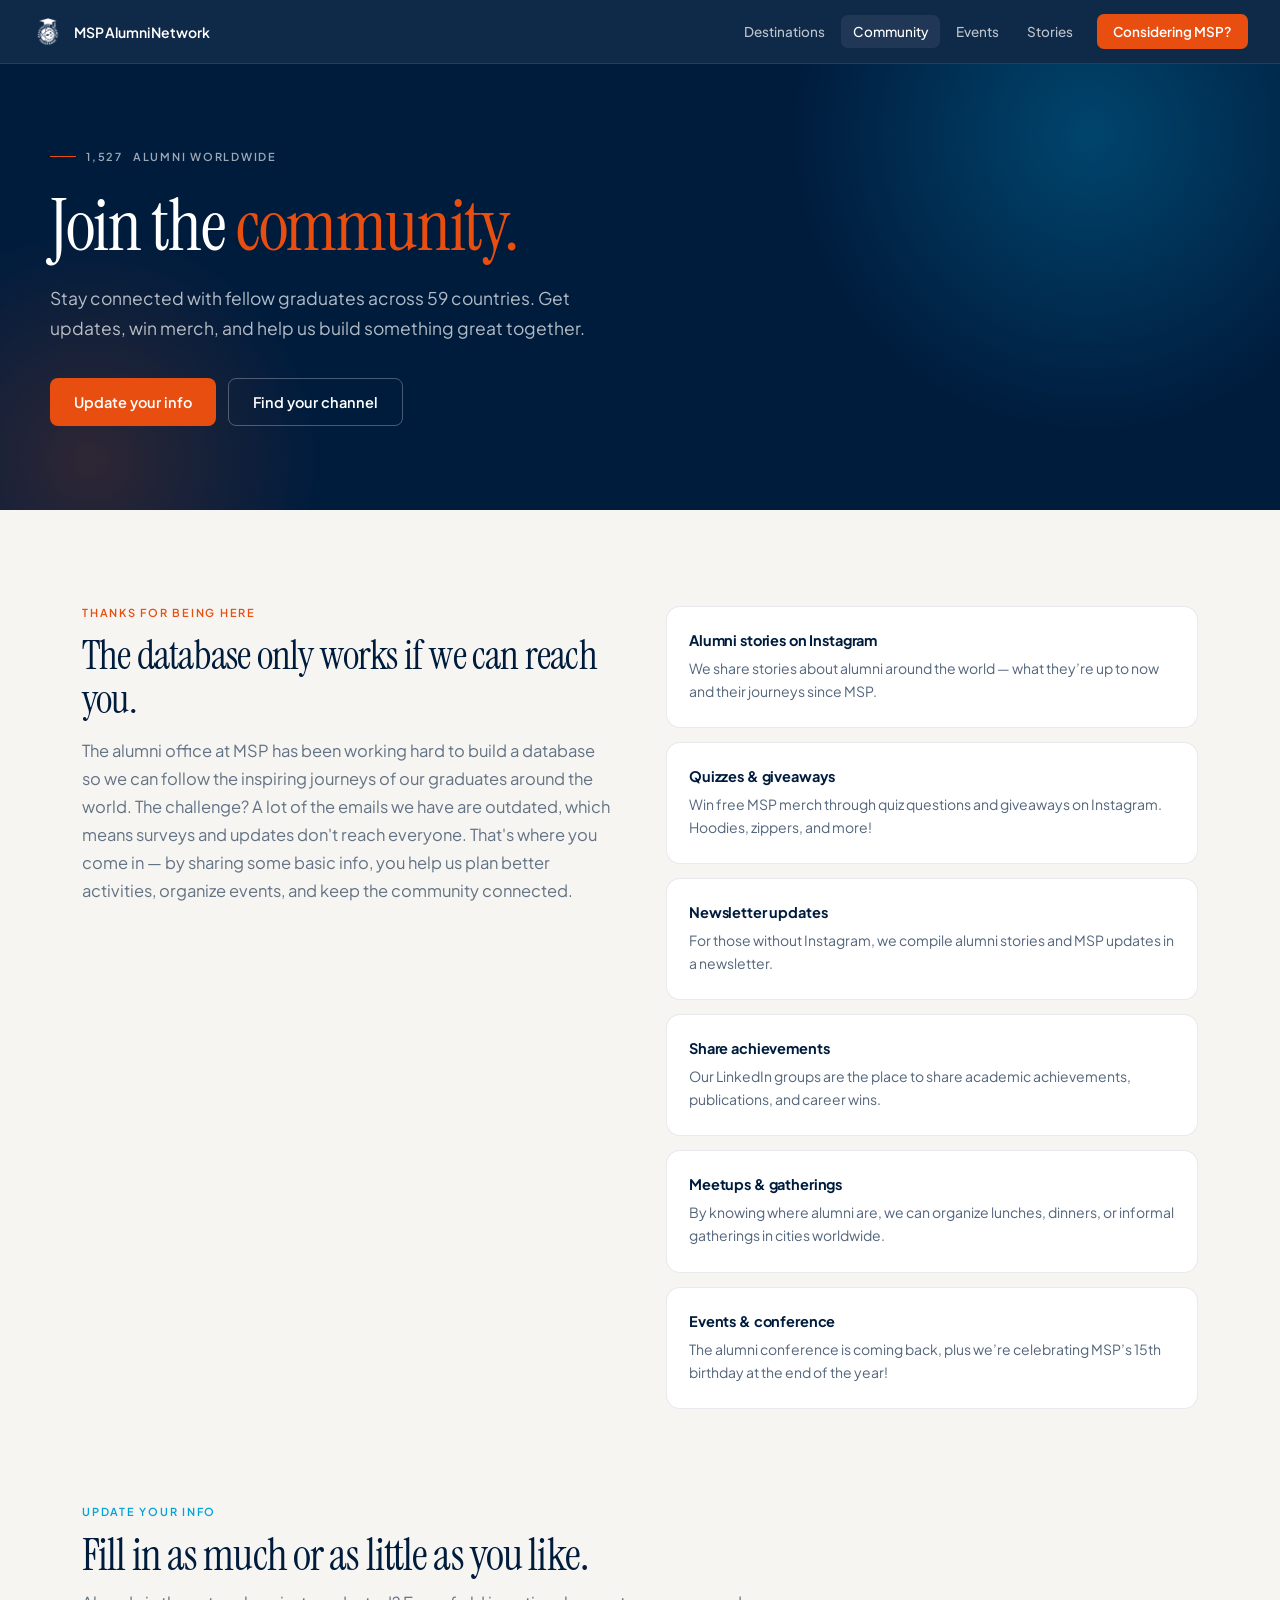
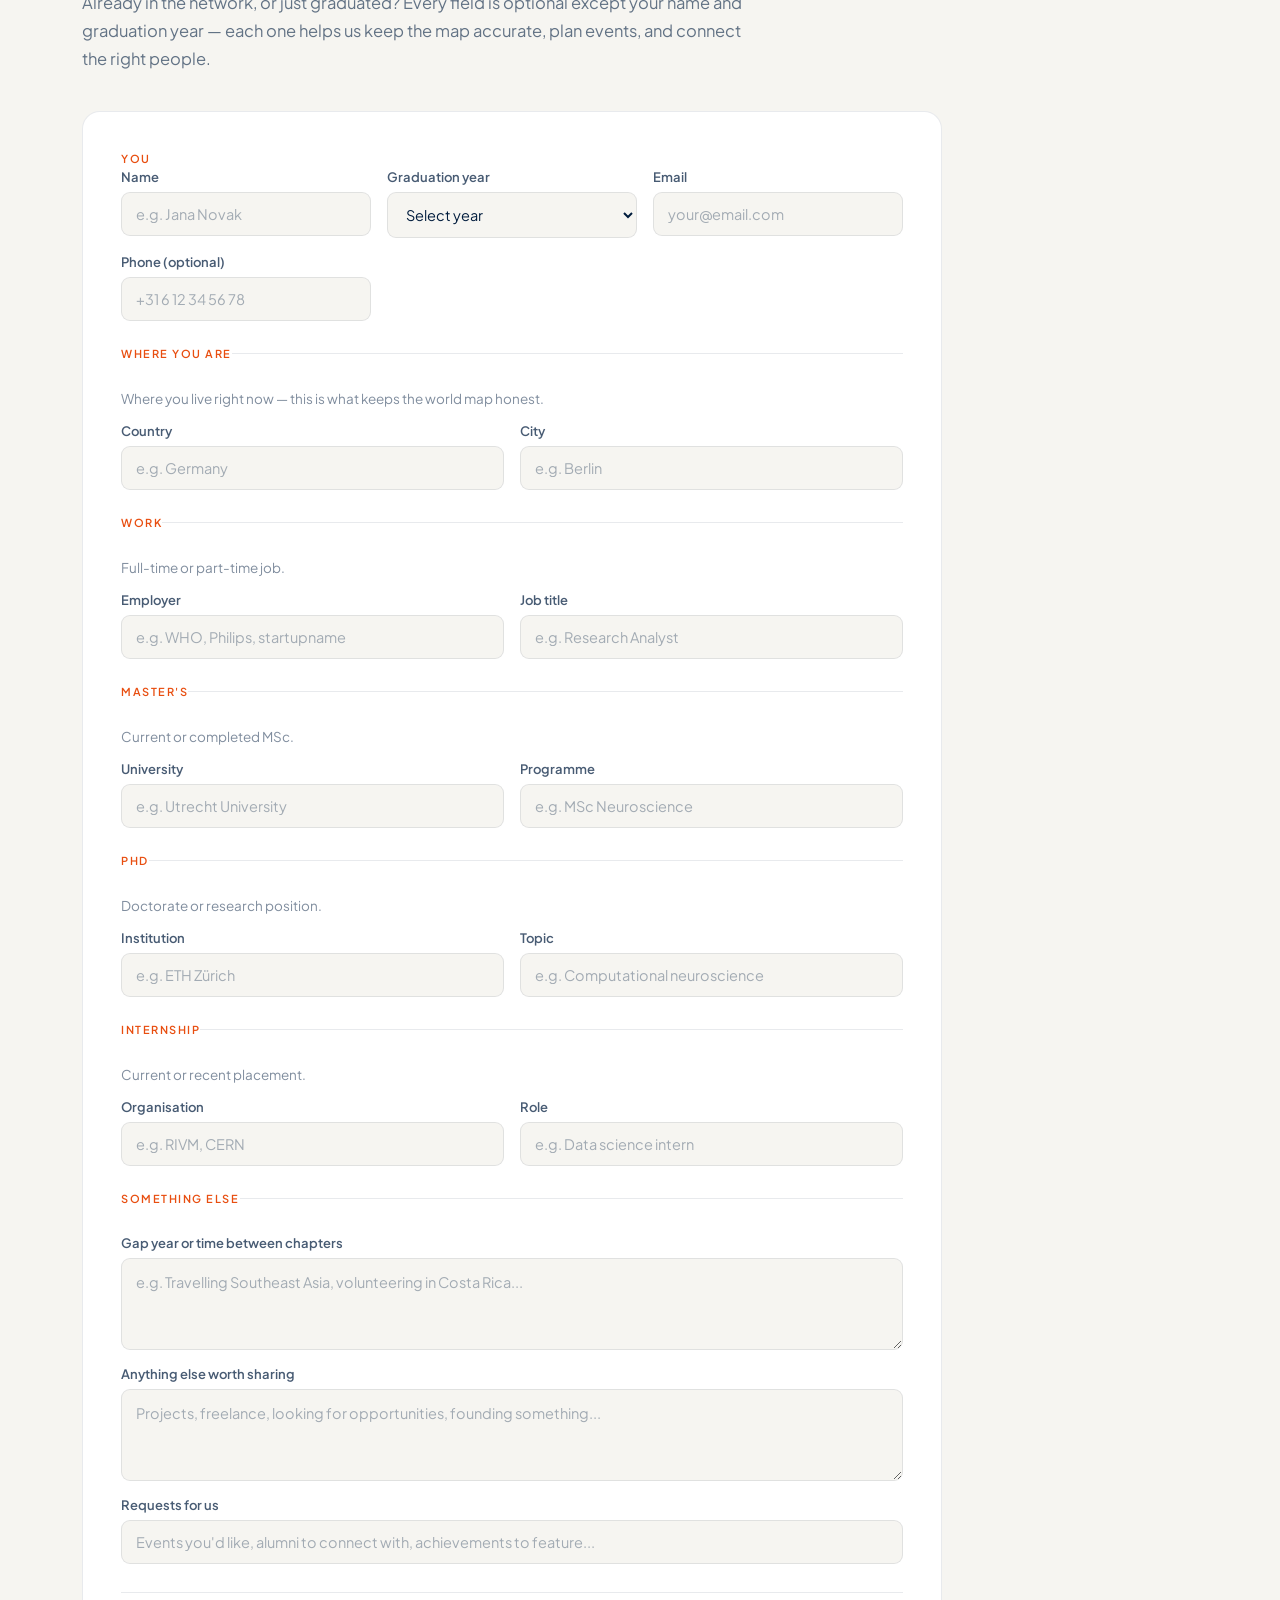
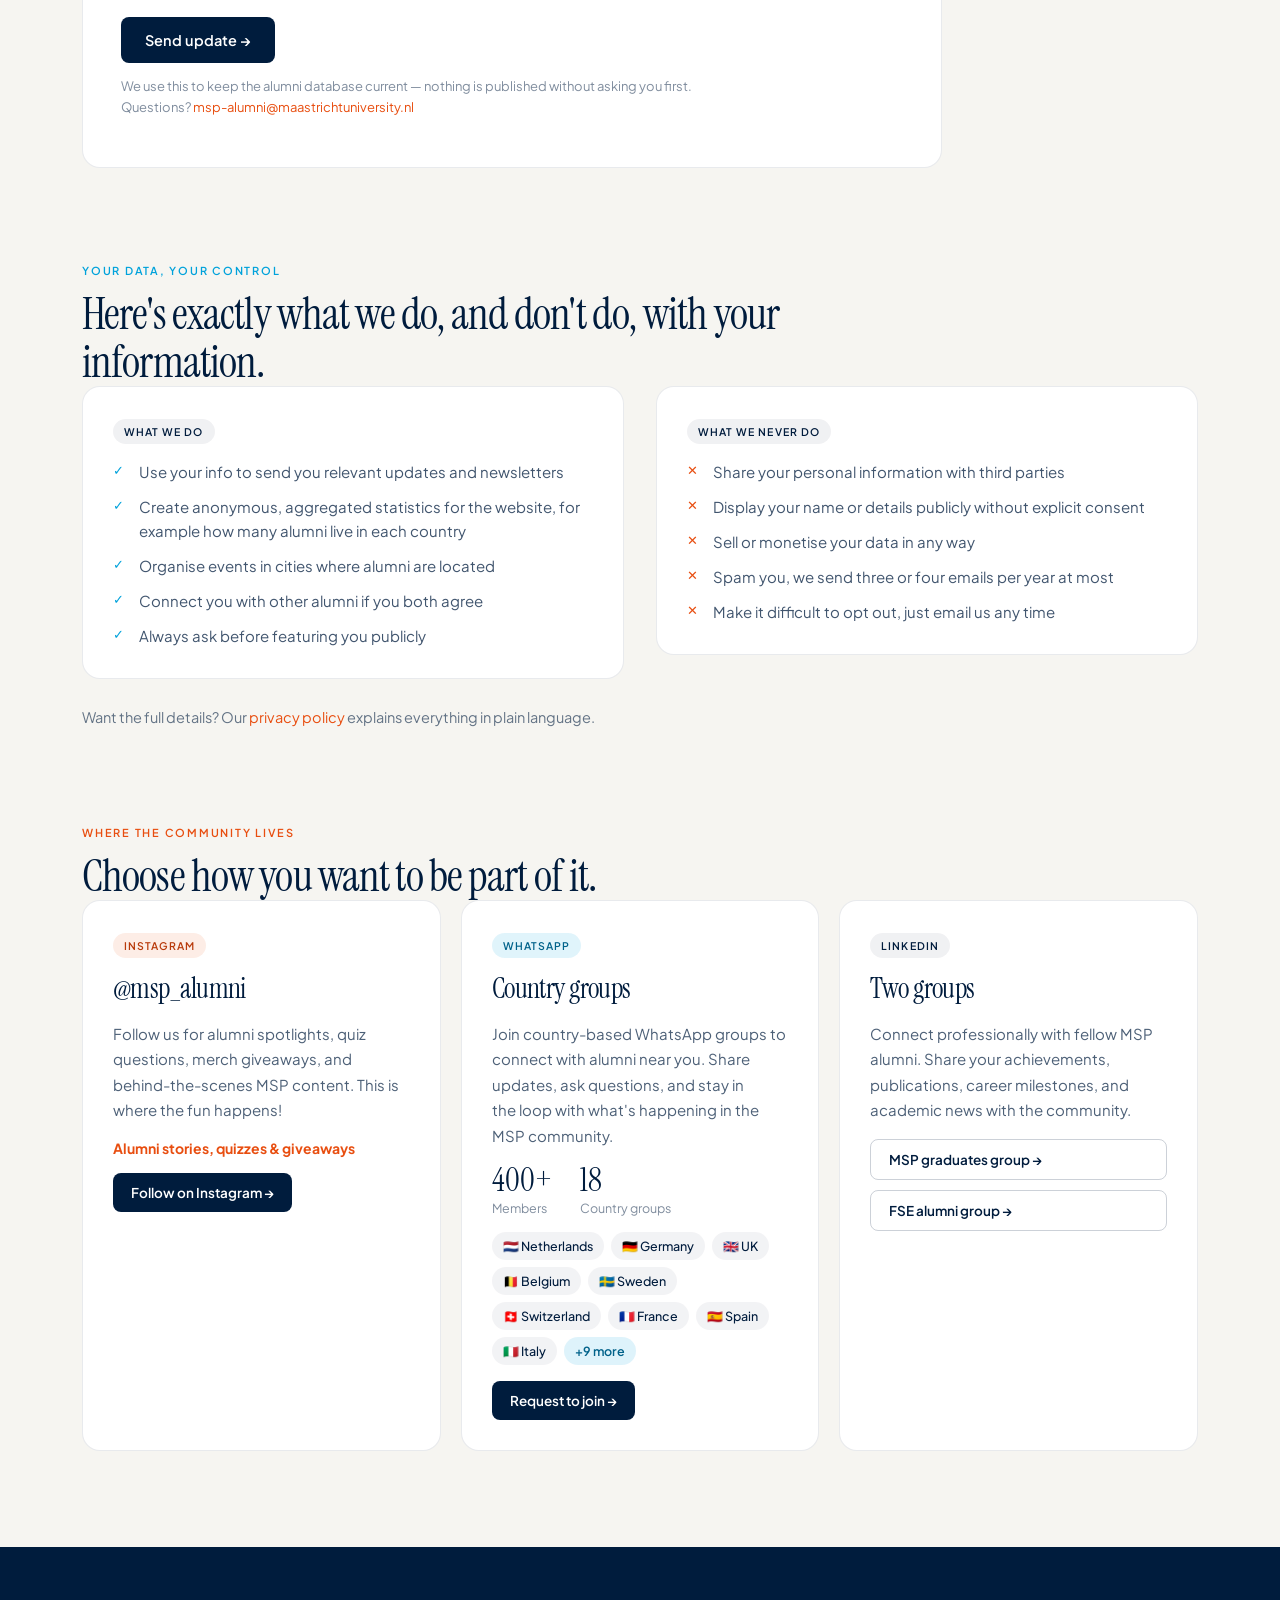
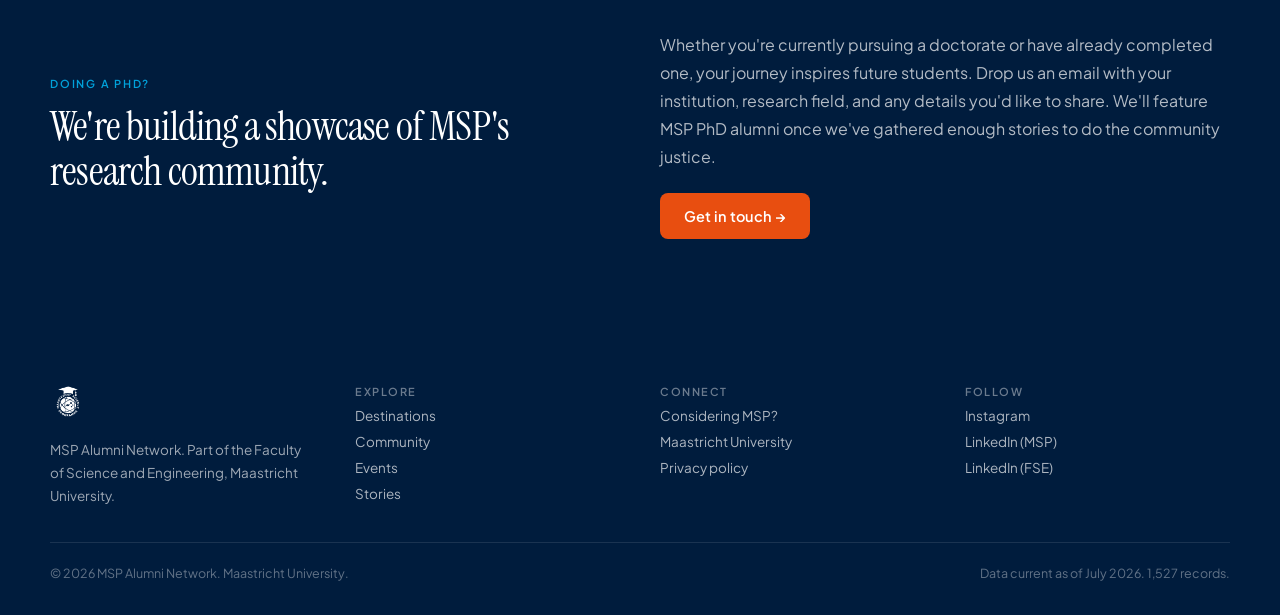
==== commit c23fdbe5: "Adopt the redesigned events, stories, considering-msp and community pages Takes the four redesigned " ====
--- a/community.html
+++ b/community.html
@@ -1,2779 +1,371 @@
 <!DOCTYPE html>
 <html lang="en">
 <head>
-    <meta charset="UTF-8">
-    <meta name="viewport" content="width=device-width, initial-scale=1.0">
-    <link rel="manifest" href="manifest.json">
-    <meta name="theme-color" content="#001C3D">
-    <meta name="apple-mobile-web-app-capable" content="yes">
-    <meta name="apple-mobile-web-app-status-bar-style" content="black-translucent">
-    <meta name="apple-mobile-web-app-title" content="MSP Alumni">
-    <link rel="apple-touch-icon" href="assets/icons/icon-192x192.png">
-    <title>Join the Community | MSP Alumni Network</title>
-    <link rel="icon" type="image/png" href="assets/logos/maastricht-science-programme-logo.png">
-    <meta name="description" content="Stay connected with 1,527 MSP graduates across 58 countries. Get exclusive updates, join WhatsApp groups, win merch, and be part of a global network." data-text-template="Stay connected with {totalAlumni-formatted} MSP graduates across {countriesLivingIn} countries. Get exclusive updates, join WhatsApp groups, win merch, and be part of a global network.">
-    
-    <!-- Fonts -->
-    <link rel="preconnect" href="https://fonts.googleapis.com">
-    <link rel="preconnect" href="https://fonts.gstatic.com" crossorigin>
-    <link href="https://fonts.googleapis.com/css2?family=Instrument+Serif:ital@0;1&family=Plus+Jakarta+Sans:wght@300;400;500;600;700;800&display=swap" rel="stylesheet">
-    <link rel="stylesheet" href="shared.css">
-
-    <!-- Lucide Icons -->
-    <script src="https://unpkg.com/lucide@0.576.0/dist/umd/lucide.js"></script>
-    <script src="data.js"></script>
-    <script src="data-bind.js"></script>
-    
-    <style>
-        :root {
-            --um-dark-blue: #001C3D;
-            --um-light-blue: #00A2DB;
-            --um-orange: #E84E10;
-            --um-white: #FFFFFF;
-            --um-gray-50: #f8fafc;
-            --um-gray-100: #f1f5f9;
-            --um-gray-200: #e2e8f0;
-            --um-gray-300: #cbd5e1;
-            --um-gray-400: #94a3b8;
-            --um-gray-500: #64748b;
-            --um-gray-600: #475569;
-            --um-gray-700: #334155;
-            --whatsapp-green: #25D366;
-            --whatsapp-dark: #128C7E;
-            --instagram-pink: #E1306C;
-            --linkedin-blue: #0077B5;
-            
-            --font-heading: var(--font-display);
-            --font-body: 'Plus Jakarta Sans', sans-serif;
-            
-            --shadow-sm: 0 2px 8px rgba(0,0,0,0.04);
-            --shadow-md: 0 4px 12px rgba(0,0,0,0.08);
-            --shadow-lg: 0 12px 40px rgba(0,0,0,0.12);
-            --shadow-xl: 0 20px 60px rgba(0,0,0,0.15);
-            
-            --radius-sm: 8px;
-            --radius-md: 12px;
-            --radius-lg: 20px;
-            --radius-xl: 28px;
-        }
-        
-        *, *::before, *::after { margin: 0; padding: 0; box-sizing: border-box; }
-        html { scroll-behavior: smooth; }
-        body { 
-            font-family: var(--font-body); 
-            font-size: 16px; 
-            line-height: 1.7; 
-            color: var(--um-dark-blue); 
-            background: var(--um-white);
-            overflow-x: hidden;
-        }
-        h1, h2, h3, h4 { font-family: var(--font-heading); line-height: 1.2; letter-spacing: -0.02em; }
-        a { color: var(--um-light-blue); text-decoration: none; transition: color 0.2s; }
-        a:hover { color: var(--um-orange); }
-        
-        /* Header */
-        header {
-            background: rgba(255,255,255,0.95);
-            backdrop-filter: blur(20px);
-            -webkit-backdrop-filter: blur(20px);
-            border-bottom: 1px solid var(--um-gray-200);
-            padding: 0 50px;
-            height: 72px;
-            display: flex;
-            justify-content: space-between;
-            align-items: center;
-            position: fixed;
-            top: 0; left: 0; right: 0;
-            z-index: 1000;
-            transition: box-shadow 0.3s;
-        }
-        header.scrolled { box-shadow: var(--shadow-md); }
-        .logo { display: flex; align-items: center; gap: 14px; text-decoration: none; }
-        .logo-img { height: 44px; }
-        .logo-text h1 { font-size: 15px; font-weight: 700; color: var(--um-dark-blue); margin: 0; }
-        .logo-text p { font-size: 11px; color: var(--um-gray-500); margin: 0; }
-        .header-nav { display: flex; gap: 6px; align-items: center; }
-        .header-nav a { font-size: 14px; font-weight: 500; padding: 10px 18px; border-radius: var(--radius-sm); color: var(--um-gray-600); transition: all 0.2s; }
-        .header-nav a:hover { background: var(--um-gray-100); color: var(--um-dark-blue); }
-        .header-nav a.active { background: rgba(0,162,219,0.1); color: var(--um-light-blue); }
-        .header-nav .btn-cta { 
-            background: linear-gradient(135deg, var(--um-orange), #d94008); 
-            color: white; 
-            margin-left: 12px;
-            box-shadow: 0 4px 15px rgba(232,78,16,0.3);
-        }
-        .header-nav .btn-cta:hover { transform: translateY(-1px); box-shadow: 0 6px 20px rgba(232,78,16,0.4); color: white; }
-
-        /* Mobile menu toggle button */
-        .menu-toggle {
-            display: none;
-            background: none;
-            border: none;
-            cursor: pointer;
-            padding: 8px;
-            z-index: 1002;
-            width: 32px;
-            height: 32px;
-            position: relative;
-            flex-shrink: 0;
-        }
-
-        .menu-toggle span {
-            display: block;
-            width: 22px;
-            height: 2px;
-            background: var(--um-dark-blue);
-            border-radius: 2px;
-            position: absolute;
-            left: 5px;
-            transition: all 0.3s cubic-bezier(0.4, 0, 0.2, 1);
-        }
-
-        .menu-toggle span:nth-child(1) { top: 8px; }
-        .menu-toggle span:nth-child(2) { top: 15px; }
-        .menu-toggle span:nth-child(3) { top: 22px; }
-
-        .menu-toggle.open span:nth-child(1) {
-            top: 15px;
-            transform: rotate(45deg);
-        }
-
-        .menu-toggle.open span:nth-child(2) {
-            opacity: 0;
-        }
-
-        .menu-toggle.open span:nth-child(3) {
-            top: 15px;
-            transform: rotate(-45deg);
-        }
-
-        header.scrolled .menu-toggle span {
-            background: white;
-        }
-
-        /* Mobile nav overlay */
-        @media (max-width: 900px) {
-            .menu-toggle {
-                display: block;
-            }
-
-            .header-nav {
-                position: fixed;
-                top: 0;
-                right: 0;
-                width: 280px;
-                height: 100vh;
-                height: 100dvh;
-                background: white;
-                flex-direction: column;
-                align-items: stretch;
-                padding: 80px 24px 32px;
-                gap: 0;
-                box-shadow: -4px 0 24px rgba(0,0,0,0.12);
-                transform: translateX(100%);
-                visibility: hidden;
-                transition: transform 0.35s cubic-bezier(0.4, 0, 0.2, 1), visibility 0.35s;
-                z-index: 1001;
-                overflow-y: auto;
-            }
-
-            .header-nav.open {
-                transform: translateX(0);
-                visibility: visible;
-            }
-
-            .header-nav a {
-                font-size: 16px;
-                padding: 14px 16px;
-                border-radius: var(--radius-sm);
-                color: var(--um-gray-600);
-                border-bottom: 1px solid var(--um-gray-100);
-            }
-
-            .header-nav a:last-child {
-                border-bottom: none;
-            }
-
-            .header-nav a:hover,
-            .header-nav a.active {
-                background: var(--um-gray-50);
-                color: var(--um-dark-blue);
-            }
-
-            .header-nav .btn-cta {
-                margin-left: 0;
-                margin-top: 12px;
-                text-align: center;
-            }
-        }
-
-        /* ============================================
-           HERO SECTION
-        ============================================ */
-        .hero {
-            background: linear-gradient(165deg, var(--um-dark-blue) 0%, #002a5c 50%, #003366 100%);
-            padding: 140px 50px 100px;
-            position: relative;
-            overflow: hidden;
-        }
-        
-        .hero-pattern {
-            position: absolute;
-            top: 0; left: 0; right: 0; bottom: 0;
-            background-image: radial-gradient(rgba(255,255,255,0.03) 1px, transparent 1px);
-            background-size: 30px 30px;
-        }
-        
-        .hero-glow {
-            position: absolute;
-            border-radius: 50%;
-            filter: blur(100px);
-            animation: glowPulse 8s ease-in-out infinite;
-        }
-        .hero-glow-1 { width: 500px; height: 500px; background: rgba(0,162,219,0.15); top: -150px; right: 5%; }
-        .hero-glow-2 { width: 400px; height: 400px; background: rgba(37,211,102,0.1); bottom: -100px; left: 10%; animation-delay: -4s; }
-        
-        @keyframes glowPulse {
-            0%, 100% { transform: scale(1); opacity: 0.6; }
-            50% { transform: scale(1.1); opacity: 0.8; }
-        }
-        
-        .particle-canvas {
-            position: absolute;
-            top: 0;
-            left: 0;
-            width: 100%;
-            height: 100%;
-            z-index: 0;
-            pointer-events: none;
-        }
-        
-        .hero-content {
-            max-width: 900px;
-            margin: 0 auto;
-            text-align: center;
-            position: relative;
-            z-index: 1;
-        }
-        
-        .hero-badge {
-            display: inline-flex;
-            align-items: center;
-            gap: 8px;
-            background: rgba(255,255,255,0.1);
-            border: 1px solid rgba(255,255,255,0.2);
-            padding: 10px 20px;
-            border-radius: 100px;
-            font-size: 13px;
-            font-weight: 600;
-            color: rgba(255,255,255,0.9);
-            margin-bottom: 25px;
-        }
-        .hero-badge i { width: 16px; height: 16px; color: var(--whatsapp-green); }
-        
-        .hero h1 {
-            font-size: 52px;
-            font-weight: 700;
-            color: white;
-            margin-bottom: 20px;
-            letter-spacing: -0.03em;
-        }
-        .hero h1 .highlight { 
-            background: linear-gradient(135deg, var(--um-orange), #ff6b35);
-            -webkit-background-clip: text;
-            -webkit-text-fill-color: transparent;
-            background-clip: text;
-        }
-        .hero p {
-            font-size: 20px;
-            color: rgba(255,255,255,0.8);
-            max-width: 650px;
-            margin: 0 auto 40px;
-            line-height: 1.7;
-        }
-        
-        /* Hero Social Buttons - Three in a row */
-        .hero-social-row {
-            display: flex;
-            justify-content: center;
-            gap: 20px;
-            margin-bottom: 25px;
-            flex-wrap: wrap;
-        }
-        
-        .hero-social-btn {
-            display: inline-flex;
-            align-items: center;
-            gap: 10px;
-            padding: 16px 28px;
-            border-radius: var(--radius-md);
-            font-weight: 600;
-            font-size: 15px;
-            color: white;
-            transition: all 0.3s;
-            text-decoration: none;
-        }
-        .hero-social-btn i { width: 22px; height: 22px; }
-        
-        .hero-social-btn.whatsapp {
-            background: linear-gradient(135deg, var(--whatsapp-green), var(--whatsapp-dark));
-            box-shadow: 0 8px 25px rgba(37,211,102,0.3);
-        }
-        .hero-social-btn.whatsapp:hover {
-            transform: translateY(-3px);
-            box-shadow: 0 12px 35px rgba(37,211,102,0.4);
-            color: white;
-        }
-        
-        .hero-social-btn.instagram {
-            background: linear-gradient(135deg, #833AB4, #E1306C, #F77737);
-            box-shadow: 0 8px 25px rgba(225,48,108,0.3);
-        }
-        .hero-social-btn.instagram:hover {
-            transform: translateY(-3px);
-            box-shadow: 0 12px 35px rgba(225,48,108,0.4);
-            color: white;
-        }
-        
-        .hero-social-btn.linkedin {
-            background: linear-gradient(135deg, #0077B5, #00a0dc);
-            box-shadow: 0 8px 25px rgba(0,119,181,0.3);
-        }
-        .hero-social-btn.linkedin:hover {
-            transform: translateY(-3px);
-            box-shadow: 0 12px 35px rgba(0,119,181,0.4);
-            color: white;
-        }
-        
-        /* Update Info Button Below */
-        .hero-update-btn {
-            display: inline-flex;
-            align-items: center;
-            gap: 10px;
-            padding: 18px 36px;
-            background: white;
-            color: var(--um-dark-blue);
-            border-radius: var(--radius-md);
-            font-weight: 700;
-            font-size: 17px;
-            transition: all 0.3s;
-            box-shadow: 0 8px 30px rgba(0,0,0,0.2);
-        }
-        .hero-update-btn:hover {
-            transform: translateY(-3px);
-            box-shadow: 0 12px 40px rgba(0,0,0,0.3);
-            color: var(--um-dark-blue);
-        }
-        .hero-update-btn i { width: 22px; height: 22px; color: var(--um-orange); }
-        
-        /* ============================================
-           WHY WE NEED YOU SECTION
-        ============================================ */
-        .why-section {
-            padding: 100px 50px;
-            background: white;
-        }
-        .why-container {
-            max-width: 900px;
-            margin: 0 auto;
-        }
-        .why-header {
-            text-align: center;
-            margin-bottom: 50px;
-        }
-        .why-header h2 {
-            font-size: 38px;
-            font-weight: 700;
-            color: var(--um-dark-blue);
-            margin-bottom: 20px;
-        }
-        .why-intro {
-            font-size: 18px;
-            color: var(--um-gray-600);
-            line-height: 1.9;
-            max-width: 800px;
-            margin: 0 auto;
-        }
-        
-        .why-benefits {
-            background: var(--um-gray-50);
-            border-radius: var(--radius-xl);
-            padding: 50px;
-            margin-top: 40px;
-        }
-        .why-benefits h3 {
-            font-size: 24px;
-            font-weight: 700;
-            color: var(--um-dark-blue);
-            margin-bottom: 30px;
-            text-align: center;
-        }
-        .benefits-grid {
-            display: grid;
-            grid-template-columns: repeat(2, 1fr);
-            gap: 25px;
-        }
-        .benefit-item {
-            display: flex;
-            gap: 16px;
-            padding: 20px;
-            background: white;
-            border-radius: var(--radius-lg);
-            box-shadow: var(--shadow-sm);
-        }
-        .benefit-icon {
-            width: 50px;
-            height: 50px;
-            border-radius: var(--radius-md);
-            display: flex;
-            align-items: center;
-            justify-content: center;
-            flex-shrink: 0;
-        }
-        .benefit-icon i { width: 24px; height: 24px; }
-        .benefit-icon.whatsapp { background: rgba(37,211,102,0.1); color: var(--whatsapp-green); }
-        .benefit-icon.instagram { background: rgba(225,48,108,0.1); color: var(--instagram-pink); }
-        .benefit-icon.linkedin { background: rgba(0,119,181,0.1); color: var(--linkedin-blue); }
-        .benefit-icon.newsletter { background: rgba(0,162,219,0.1); color: var(--um-light-blue); }
-        .benefit-icon.events { background: rgba(232,78,16,0.1); color: var(--um-orange); }
-        .benefit-icon.meetups { background: rgba(0,28,61,0.1); color: var(--um-dark-blue); }
-        
-        .benefit-text h4 {
-            font-size: 16px;
-            font-weight: 600;
-            color: var(--um-dark-blue);
-            margin-bottom: 6px;
-        }
-        .benefit-text p {
-            font-size: 14px;
-            color: var(--um-gray-600);
-            line-height: 1.6;
-            margin: 0;
-        }
-        
-        /* ============================================
-           FORM CARDS SECTION (Share Story + Update Info)
-        ============================================ */
-        .forms-section {
-            padding: 100px 50px;
-            background: var(--um-gray-50);
-        }
-        .forms-container {
-            max-width: 1100px;
-            margin: 0 auto;
-            display: flex;
-            flex-direction: column;
-            gap: 60px;
-        }
-        
-        /* Share Your Story Card */
-        .story-card {
-            background: linear-gradient(135deg, #fdf2f8 0%, #fce7f3 50%, #fbcfe8 100%);
-            border-radius: var(--radius-xl);
-            padding: 60px;
-            display: grid;
-            grid-template-columns: 1.3fr 0.7fr;
-            gap: 60px;
-            align-items: center;
-        }
-        
-        .story-badge {
-            display: inline-flex;
-            align-items: center;
-            gap: 8px;
-            background: rgba(219,39,119,0.1);
-            padding: 10px 20px;
-            border-radius: 100px;
-            font-size: 13px;
-            font-weight: 600;
-            color: #db2777;
-            margin-bottom: 20px;
-        }
-        .story-badge i { width: 16px; height: 16px; }
-        
-        .story-text h2 {
-            font-size: 38px;
-            font-weight: 700;
-            color: var(--um-dark-blue);
-            margin-bottom: 16px;
-        }
-        .story-text > p {
-            font-size: 17px;
-            color: var(--um-gray-600);
-            line-height: 1.8;
-            margin-bottom: 30px;
-        }
-        
-        .story-what-we-need {
-            background: white;
-            border-radius: var(--radius-lg);
-            padding: 25px 30px;
-            margin-bottom: 25px;
-            box-shadow: var(--shadow-sm);
-        }
-        .story-what-we-need h4 {
-            font-size: 15px;
-            font-weight: 600;
-            color: var(--um-dark-blue);
-            margin-bottom: 16px;
-        }
-        .story-what-we-need ul {
-            list-style: none;
-        }
-        .story-what-we-need ul li {
-            display: flex;
-            align-items: center;
-            gap: 12px;
-            padding: 10px 0;
-            color: var(--um-gray-600);
-            font-size: 15px;
-        }
-        .story-what-we-need ul li i { width: 20px; height: 20px; color: #db2777; flex-shrink: 0; }
-        
-        .story-note {
-            font-size: 14px;
-            color: var(--um-gray-500);
-            margin-bottom: 25px;
-        }
-        .story-note strong { color: var(--um-dark-blue); }
-        
-        .story-submit-btn {
-            display: inline-flex;
-            align-items: center;
-            gap: 10px;
-            padding: 16px 32px;
-            background: linear-gradient(135deg, #db2777, #be185d);
-            color: white;
-            border-radius: var(--radius-md);
-            font-weight: 600;
-            font-size: 16px;
-            transition: all 0.3s;
-            box-shadow: 0 8px 25px rgba(219,39,119,0.3);
-        }
-        .story-submit-btn:hover {
-            transform: translateY(-2px);
-            box-shadow: 0 12px 35px rgba(219,39,119,0.4);
-            color: white;
-        }
-        .story-submit-btn i { width: 20px; height: 20px; }
-        
-        /* Instagram Mockup */
-        .story-preview {
-            display: flex;
-            justify-content: center;
-        }
-        .instagram-mockup {
-            background: white;
-            border-radius: 20px;
-            width: 300px;
-            box-shadow: var(--shadow-xl);
-            overflow: hidden;
-        }
-        .instagram-header {
-            display: flex;
-            align-items: center;
-            gap: 10px;
-            padding: 14px 16px;
-            border-bottom: 1px solid var(--um-gray-100);
-        }
-        .instagram-header svg { width: 24px; height: 24px; }
-        .instagram-header span { font-weight: 600; font-size: 14px; color: var(--um-dark-blue); }
-        .instagram-image {
-            aspect-ratio: 1;
-            background: linear-gradient(135deg, var(--um-gray-100), var(--um-gray-50));
-        }
-        .instagram-placeholder {
-            width: 100%;
-            height: 100%;
-            display: flex;
-            flex-direction: column;
-            align-items: center;
-            justify-content: center;
-            color: var(--um-gray-400);
-        }
-        .instagram-placeholder i { width: 60px; height: 60px; margin-bottom: 12px; }
-        .instagram-placeholder span { font-size: 14px; font-weight: 500; }
-        .instagram-caption {
-            padding: 14px 16px;
-        }
-        .instagram-caption p {
-            font-size: 13px;
-            color: var(--um-gray-600);
-            line-height: 1.5;
-            margin: 0;
-        }
-        .instagram-caption strong { color: var(--um-dark-blue); }
-        .instagram-actions {
-            display: flex;
-            gap: 16px;
-            padding: 0 16px 16px;
-        }
-        .instagram-actions i { width: 24px; height: 24px; color: var(--um-gray-700); }
-        
-        /* ============================================
-           UPDATE INFO CARD — NODE DIAGRAM FORM
-        ============================================ */
-        .update-card {
-            background: linear-gradient(145deg, #001C3D 0%, #002a5c 60%, #003875 100%);
-            border-radius: var(--radius-xl);
-            padding: 60px;
-            position: relative;
-            overflow: hidden;
-        }
-        .update-card::before {
-            content: '';
-            position: absolute;
-            inset: 0;
-            background-image: radial-gradient(rgba(0,162,219,0.06) 1px, transparent 1px);
-            background-size: 28px 28px;
-            pointer-events: none;
-        }
-
-        .update-card-header {
-            margin-bottom: 40px;
-            position: relative;
-            z-index: 1;
-        }
-        .update-badge {
-            display: inline-flex;
-            align-items: center;
-            gap: 8px;
-            background: rgba(0,162,219,0.15);
-            border: 1px solid rgba(0,162,219,0.3);
-            padding: 10px 20px;
-            border-radius: 100px;
-            font-size: 13px;
-            font-weight: 600;
-            color: var(--um-light-blue);
-            margin-bottom: 20px;
-        }
-        .update-badge i { width: 16px; height: 16px; }
-        .update-card-header h2 {
-            font-size: 38px;
-            font-weight: 700;
-            color: white;
-            margin-bottom: 12px;
-        }
-        .update-card-header > p {
-            font-size: 17px;
-            color: rgba(255,255,255,0.65);
-            line-height: 1.8;
-            max-width: 700px;
-        }
-
-        /* Identity row at top */
-        .update-identity-row {
-            display: grid;
-            grid-template-columns: 1fr 1fr;
-            gap: 16px;
-            margin-bottom: 40px;
-            position: relative;
-            z-index: 1;
-        }
-        .update-field-group {
-            display: flex;
-            flex-direction: column;
-            gap: 7px;
-        }
-        .update-field-group label {
-            font-size: 12px;
-            font-weight: 700;
-            letter-spacing: 0.06em;
-            text-transform: uppercase;
-            color: rgba(255,255,255,0.5);
-        }
-        .update-field-group input,
-        .update-field-group select {
-            padding: 13px 16px;
-            border: 1.5px solid rgba(255,255,255,0.12);
-            border-radius: var(--radius-sm);
-            font-family: var(--font-body);
-            font-size: 15px;
-            color: white;
-            background: rgba(255,255,255,0.07);
-            outline: none;
-            transition: border-color 0.2s, background 0.2s, box-shadow 0.2s;
-            width: 100%;
-        }
-        .update-field-group input::placeholder { color: rgba(255,255,255,0.3); }
-        .update-field-group input:focus,
-        .update-field-group select:focus {
-            border-color: var(--um-light-blue);
-            background: rgba(0,162,219,0.1);
-            box-shadow: 0 0 0 3px rgba(0,162,219,0.15);
-        }
-        .update-field-group select {
-            appearance: none;
-            background-image: url("data:image/svg+xml,%3Csvg xmlns='http://www.w3.org/2000/svg' width='16' height='16' viewBox='0 0 24 24' fill='none' stroke='rgba(255,255,255,0.4)' stroke-width='2'%3E%3Cpath d='m6 9 6 6 6-6'/%3E%3C/svg%3E");
-            background-repeat: no-repeat;
-            background-position: right 14px center;
-            padding-right: 40px;
-            cursor: pointer;
-        }
-        .update-field-group select option { background: #001C3D; color: white; }
-
-        /* Node diagram wrapper */
-        .node-diagram-wrapper {
-            position: relative;
-            z-index: 1;
-            background: rgba(255,255,255,0.03);
-            border: 1px solid rgba(255,255,255,0.08);
-            border-radius: var(--radius-lg);
-            padding: 50px 40px 40px;
-            margin-bottom: 32px;
-        }
-
-        /* Central node */
-        .node-center {
-            position: relative;
-            display: flex;
-            justify-content: center;
-            /* vertical stem going down to branches */
-            padding-bottom: 40px;
-        }
-        /* The vertical line from center node downward */
-        .node-center::after {
-            content: '';
-            position: absolute;
-            bottom: 0;
-            left: 50%;
-            transform: translateX(-50%);
-            width: 2px;
-            height: 40px;
-            background: linear-gradient(to bottom, rgba(0,162,219,0.7), rgba(0,162,219,0.2));
-        }
-
-        .node-bubble-center {
-            display: flex;
-            flex-direction: column;
-            align-items: center;
-            gap: 6px;
-            background: linear-gradient(135deg, var(--um-light-blue), #0090c5);
-            border-radius: 20px;
-            padding: 22px 44px;
-            box-shadow: 0 0 0 8px rgba(0,162,219,0.12), 0 16px 50px rgba(0,162,219,0.35);
-            cursor: default;
-            position: relative;
-            z-index: 2;
-        }
-        .node-bubble-center .node-icon { font-size: 26px; }
-        .node-bubble-center .node-label {
-            font-size: 16px;
-            font-weight: 700;
-            color: white;
-            letter-spacing: 0.02em;
-        }
-        .node-bubble-center .node-sublabel {
-            font-size: 12px;
-            color: rgba(255,255,255,0.75);
-        }
-
-        /* Horizontal bar connecting all branch columns */
-        .node-connector-bar {
-            position: relative;
-            display: flex;
-            justify-content: center;
-            margin-bottom: 0;
-        }
-        .node-connector-bar::before {
-            content: '';
-            position: absolute;
-            top: 0;
-            left: 14%;
-            right: 14%;
-            height: 2px;
-            background: linear-gradient(to right,
-                transparent,
-                rgba(0,162,219,0.5) 15%,
-                rgba(0,162,219,0.5) 85%,
-                transparent
-            );
-        }
-
-        /* Branch rows */
-        .node-branches {
-            display: grid;
-            grid-template-columns: 1fr 1fr;
-            gap: 16px;
-            padding-top: 0;
-        }
-
-        /* Branch group */
-        .node-branch {
-            display: flex;
-            flex-direction: column;
-            gap: 0;
-            position: relative;
-            /* vertical stem from top of each branch upward to connector bar */
-            padding-top: 28px;
-        }
-        .node-branch::before {
-            content: '';
-            position: absolute;
-            top: 0;
-            left: 50%;
-            transform: translateX(-50%);
-            width: 2px;
-            height: 28px;
-            background: linear-gradient(to bottom, rgba(0,162,219,0.3), rgba(0,162,219,0.6));
-        }
-
-        /* Branch header bubble (clickable) */
-        .node-branch-head {
-            display: flex;
-            align-items: center;
-            gap: 14px;
-            padding: 18px 22px;
-            border-radius: var(--radius-md);
-            border: 2px solid rgba(255,255,255,0.14);
-            background: rgba(255,255,255,0.07);
-            cursor: pointer;
-            transition: all 0.25s;
-            user-select: none;
-            position: relative;
-        }
-        .node-branch-head:hover {
-            border-color: rgba(0,162,219,0.6);
-            background: rgba(0,162,219,0.12);
-            transform: translateY(-1px);
-            box-shadow: 0 6px 20px rgba(0,0,0,0.2);
-        }
-        .node-branch-head.active {
-            border-color: var(--um-light-blue);
-            background: rgba(0,162,219,0.18);
-            box-shadow: 0 0 0 4px rgba(0,162,219,0.12), 0 6px 20px rgba(0,0,0,0.2);
-        }
-        .node-branch-head.location-head { border-color: rgba(232,78,16,0.35); }
-        .node-branch-head.location-head:hover { border-color: var(--um-orange); background: rgba(232,78,16,0.12); }
-        .node-branch-head.location-head.active { border-color: var(--um-orange); background: rgba(232,78,16,0.18); box-shadow: 0 0 0 4px rgba(232,78,16,0.12), 0 6px 20px rgba(0,0,0,0.2); }
-
-        .branch-icon {
-            width: 44px;
-            height: 44px;
-            border-radius: 12px;
-            display: flex;
-            align-items: center;
-            justify-content: center;
-            font-size: 20px;
-            flex-shrink: 0;
-        }
-        .branch-icon.blue   { background: rgba(0,162,219,0.25);  border: 1px solid rgba(0,162,219,0.3); }
-        .branch-icon.orange { background: rgba(232,78,16,0.25);  border: 1px solid rgba(232,78,16,0.3); }
-        .branch-icon.green  { background: rgba(34,197,94,0.2);   border: 1px solid rgba(34,197,94,0.3); }
-        .branch-icon.purple { background: rgba(168,85,247,0.2);  border: 1px solid rgba(168,85,247,0.3); }
-        .branch-icon.yellow { background: rgba(234,179,8,0.2);   border: 1px solid rgba(234,179,8,0.3); }
-        .branch-icon.pink   { background: rgba(236,72,153,0.2);  border: 1px solid rgba(236,72,153,0.3); }
-        .branch-icon.teal   { background: rgba(20,184,166,0.2);  border: 1px solid rgba(20,184,166,0.3); }
-
-        .branch-meta { flex: 1; min-width: 0; }
-        .branch-name {
-            font-size: 15px;
-            font-weight: 700;
-            color: white;
-            white-space: nowrap;
-            overflow: hidden;
-            text-overflow: ellipsis;
-        }
-        .branch-desc {
-            font-size: 12px;
-            color: rgba(255,255,255,0.5);
-            margin-top: 2px;
-        }
-        .branch-toggle {
-            width: 24px;
-            height: 24px;
-            border-radius: 50%;
-            border: 1.5px solid rgba(255,255,255,0.25);
-            display: flex;
-            align-items: center;
-            justify-content: center;
-            font-size: 16px;
-            line-height: 1;
-            color: rgba(255,255,255,0.6);
-            transition: all 0.25s;
-            flex-shrink: 0;
-        }
-        .node-branch-head.active .branch-toggle {
-            background: var(--um-light-blue);
-            border-color: var(--um-light-blue);
-            color: white;
-            transform: rotate(45deg);
-        }
-        .node-branch-head.location-head.active .branch-toggle {
-            background: var(--um-orange);
-            border-color: var(--um-orange);
-        }
-
-        /* Expanding fields panel */
-        .branch-fields {
-            overflow: hidden;
-            max-height: 0;
-            transition: max-height 0.4s cubic-bezier(0.4,0,0.2,1), opacity 0.3s;
-            opacity: 0;
-        }
-        .branch-fields.open {
-            max-height: 300px;
-            opacity: 1;
-        }
-        .branch-fields-inner {
-            padding: 12px 0 4px 12px;
-            display: flex;
-            flex-direction: column;
-            gap: 10px;
-            border-left: 2px solid rgba(0,162,219,0.25);
-            margin-left: 18px;
-            margin-top: 8px;
-            padding-left: 20px;
-        }
-        .branch-fields-inner.orange-line { border-left-color: rgba(232,78,16,0.35); }
-
-        .branch-input-group {
-            display: flex;
-            flex-direction: column;
-            gap: 5px;
-        }
-        .branch-input-label {
-            font-size: 11px;
-            font-weight: 600;
-            letter-spacing: 0.05em;
-            text-transform: uppercase;
-            color: rgba(255,255,255,0.4);
-        }
-        .branch-input,
-        .branch-textarea {
-            padding: 10px 14px;
-            border: 1.5px solid rgba(255,255,255,0.1);
-            border-radius: var(--radius-sm);
-            font-family: var(--font-body);
-            font-size: 13px;
-            color: white;
-            background: rgba(255,255,255,0.05);
-            outline: none;
-            transition: border-color 0.2s, background 0.2s, box-shadow 0.2s;
-            width: 100%;
-        }
-        .branch-input::placeholder,
-        .branch-textarea::placeholder { color: rgba(255,255,255,0.25); }
-        .branch-input:focus,
-        .branch-textarea:focus {
-            border-color: var(--um-light-blue);
-            background: rgba(0,162,219,0.08);
-            box-shadow: 0 0 0 2px rgba(0,162,219,0.12);
-        }
-        .branch-textarea { resize: none; min-height: 70px; }
-
-        /* Extras row at bottom */
-        .update-extras {
-            position: relative;
-            z-index: 1;
-            display: grid;
-            grid-template-columns: 1fr 1fr 2fr;
-            gap: 14px;
-            margin-bottom: 28px;
-        }
-        .update-extras-label {
-            grid-column: 1 / -1;
-            font-size: 11px;
-            font-weight: 700;
-            letter-spacing: 0.08em;
-            text-transform: uppercase;
-            color: rgba(255,255,255,0.35);
-            padding-bottom: 4px;
-            border-bottom: 1px solid rgba(255,255,255,0.08);
-        }
-
-        /* Submit area */
-        .update-submit-area {
-            position: relative;
-            z-index: 1;
-            display: flex;
-            align-items: center;
-            justify-content: space-between;
-            gap: 20px;
-            flex-wrap: wrap;
-        }
-        .update-privacy-note {
-            font-size: 13px;
-            color: rgba(255,255,255,0.4);
-            display: flex;
-            align-items: center;
-            gap: 6px;
-        }
-        .update-privacy-note svg { width: 13px; height: 13px; opacity: 0.5; }
-
-        .update-submit-btn {
-            display: inline-flex;
-            align-items: center;
-            gap: 10px;
-            padding: 16px 40px;
-            background: linear-gradient(135deg, var(--um-light-blue), #0090c5);
-            color: white;
-            border: none;
-            border-radius: var(--radius-md);
-            font-family: var(--font-body);
-            font-weight: 700;
-            font-size: 16px;
-            cursor: pointer;
-            transition: all 0.3s;
-            box-shadow: 0 8px 25px rgba(0,162,219,0.35);
-        }
-        .update-submit-btn:hover {
-            transform: translateY(-2px);
-            box-shadow: 0 12px 35px rgba(0,162,219,0.5);
-        }
-        .update-submit-btn:disabled { opacity: 0.6; cursor: not-allowed; transform: none; }
-        .update-submit-btn i { width: 18px; height: 18px; }
-
-        /* Success */
-        .update-success {
-            display: none;
-            text-align: center;
-            padding: 60px 32px;
-            position: relative;
-            z-index: 1;
-        }
-        .update-success.visible { display: block; }
-        .update-success-ring {
-            width: 72px; height: 72px;
-            border-radius: 50%;
-            background: linear-gradient(135deg, #22c55e, #16a34a);
-            display: flex; align-items: center; justify-content: center;
-            margin: 0 auto 20px;
-            box-shadow: 0 0 0 12px rgba(34,197,94,0.12);
-        }
-        .update-success-ring i { width: 34px; height: 34px; color: white; }
-        .update-success h3 { font-size: 26px; font-weight: 700; color: white; margin-bottom: 10px; }
-        .update-success p { font-size: 15px; color: rgba(255,255,255,0.6); max-width: 500px; margin: 0 auto; }
-
-        /* Error */
-        .update-error-msg {
-            display: none;
-            background: rgba(220,38,38,0.1);
-            border: 1px solid rgba(220,38,38,0.3);
-            color: #fca5a5;
-            padding: 12px 16px;
-            border-radius: var(--radius-sm);
-            font-size: 13px;
-            margin-top: 14px;
-            position: relative; z-index: 1;
-        }
-        .update-error-msg.visible { display: block; }
-
-        @media (max-width: 768px) {
-            .update-identity-row { grid-template-columns: 1fr; }
-            .node-branches { grid-template-columns: 1fr; }
-            .update-extras { grid-template-columns: 1fr; }
-        }
-        
-        /* ============================================
-           PLATFORM CARDS SECTION (Instagram, WhatsApp, LinkedIn)
-        ============================================ */
-        .platforms-section {
-            padding: 100px 50px;
-            background: white;
-        }
-        .platforms-container {
-            max-width: 1000px;
-            margin: 0 auto;
-            display: flex;
-            flex-direction: column;
-            gap: 0;
-        }
-        .platforms-header {
-            text-align: center;
-            margin-bottom: 60px;
-        }
-        .platforms-header h2 {
-            font-size: 38px;
-            font-weight: 700;
-            color: var(--um-dark-blue);
-            margin-bottom: 16px;
-        }
-        .platforms-header p {
-            font-size: 18px;
-            color: var(--um-gray-500);
-        }
-        
-        /* Instagram Platform Card */
-        .instagram-section {
-            padding: 80px 50px;
-            background: linear-gradient(135deg, #833AB4 0%, #E1306C 50%, #F77737 100%);
-            position: relative;
-            overflow: hidden;
-            border-radius: var(--radius-xl) var(--radius-xl) 0 0;
-        }
-        .instagram-pattern {
-            position: absolute;
-            top: 0; left: 0; right: 0; bottom: 0;
-            background-image: url("data:image/svg+xml,%3Csvg width='60' height='60' viewBox='0 0 60 60' xmlns='http://www.w3.org/2000/svg'%3E%3Crect x='15' y='15' width='30' height='30' rx='8' fill='none' stroke='%23ffffff' stroke-opacity='0.05' stroke-width='2'/%3E%3C/svg%3E");
-            background-size: 60px 60px;
-        }
-        
-        .instagram-content {
-            max-width: 900px;
-            margin: 0 auto;
-            display: grid;
-            grid-template-columns: 1fr 1fr;
-            gap: 60px;
-            align-items: center;
-            position: relative;
-            z-index: 1;
-        }
-        
-        .instagram-text h2 {
-            font-size: 42px;
-            font-weight: 700;
-            color: white;
-            margin-bottom: 20px;
-            display: flex;
-            align-items: center;
-            gap: 16px;
-        }
-        .instagram-logo {
-            width: 50px;
-            height: 50px;
-        }
-        .instagram-text p {
-            font-size: 18px;
-            color: rgba(255,255,255,0.9);
-            margin-bottom: 30px;
-            line-height: 1.8;
-        }
-        
-        .instagram-features {
-            display: flex;
-            flex-wrap: wrap;
-            gap: 12px;
-            margin-bottom: 35px;
-        }
-        .instagram-features span {
-            display: inline-flex;
-            align-items: center;
-            gap: 8px;
-            background: rgba(255,255,255,0.15);
-            padding: 10px 18px;
-            border-radius: 100px;
-            font-size: 14px;
-            color: white;
-            font-weight: 500;
-        }
-        .instagram-features span i { width: 16px; height: 16px; }
-        
-        .instagram-join-btn {
-            display: inline-flex;
-            align-items: center;
-            gap: 12px;
-            padding: 18px 36px;
-            background: white;
-            color: #E1306C;
-            border-radius: var(--radius-md);
-            font-weight: 700;
-            font-size: 17px;
-            transition: all 0.3s;
-            box-shadow: 0 8px 30px rgba(0,0,0,0.2);
-        }
-        .instagram-join-btn:hover {
-            transform: translateY(-3px);
-            box-shadow: 0 12px 40px rgba(0,0,0,0.3);
-            color: #E1306C;
-        }
-        .instagram-join-btn i { width: 24px; height: 24px; }
-        
-        .instagram-preview-box {
-            background: rgba(255,255,255,0.1);
-            border-radius: var(--radius-xl);
-            padding: 30px;
-            backdrop-filter: blur(10px);
-            text-align: center;
-        }
-        .instagram-preview-box h4 {
-            font-size: 14px;
-            font-weight: 600;
-            color: rgba(255,255,255,0.8);
-            text-transform: uppercase;
-            letter-spacing: 1px;
-            margin-bottom: 20px;
-        }
-        .instagram-handle {
-            font-size: 24px;
-            font-weight: 700;
-            color: white;
-            margin-bottom: 10px;
-        }
-        .instagram-handle-sub {
-            font-size: 14px;
-            color: rgba(255,255,255,0.7);
-        }
-        
-        /* WhatsApp Platform Card */
-        .whatsapp-section {
-            padding: 80px 50px;
-            background: linear-gradient(165deg, #075E54 0%, #128C7E 50%, #25D366 100%);
-            position: relative;
-            overflow: hidden;
-        }
-        .whatsapp-pattern {
-            position: absolute;
-            top: 0; left: 0; right: 0; bottom: 0;
-            background-image: url("data:image/svg+xml,%3Csvg width='60' height='60' viewBox='0 0 60 60' xmlns='http://www.w3.org/2000/svg'%3E%3Cpath d='M30 5c13.8 0 25 11.2 25 25S43.8 55 30 55 5 43.8 5 30 16.2 5 30 5zm0 5C19 10 10 19 10 30s9 20 20 20 20-9 20-20-9-20-20-20zm-3 30l-8-8 2.8-2.8L27 34.4l11.2-11.2L41 26 27 40z' fill='%23ffffff' fill-opacity='0.03'/%3E%3C/svg%3E");
-            background-size: 60px 60px;
-        }
-        
-        .whatsapp-content {
-            max-width: 900px;
-            margin: 0 auto;
-            display: grid;
-            grid-template-columns: 1fr 1fr;
-            gap: 60px;
-            align-items: center;
-            position: relative;
-            z-index: 1;
-        }
-        
-        .whatsapp-text h2 {
-            font-size: 42px;
-            font-weight: 700;
-            color: white;
-            margin-bottom: 20px;
-            display: flex;
-            align-items: center;
-            gap: 16px;
-        }
-        .whatsapp-logo {
-            width: 50px;
-            height: 50px;
-        }
-        .whatsapp-text p {
-            font-size: 18px;
-            color: rgba(255,255,255,0.9);
-            margin-bottom: 30px;
-            line-height: 1.8;
-        }
-        
-        .whatsapp-stats {
-            display: flex;
-            gap: 40px;
-            margin-bottom: 35px;
-        }
-        .whatsapp-stat {
-            text-align: left;
-        }
-        .whatsapp-stat-number {
-            font-family: var(--font-heading);
-            font-size: 48px;
-            font-weight: 700;
-            color: white;
-            line-height: 1;
-        }
-        .whatsapp-stat-label {
-            font-size: 14px;
-            color: rgba(255,255,255,0.7);
-            margin-top: 6px;
-        }
-        
-        .whatsapp-join-btn {
-            display: inline-flex;
-            align-items: center;
-            gap: 12px;
-            padding: 18px 36px;
-            background: white;
-            color: var(--whatsapp-dark);
-            border-radius: var(--radius-md);
-            font-weight: 700;
-            font-size: 17px;
-            transition: all 0.3s;
-            box-shadow: 0 8px 30px rgba(0,0,0,0.2);
-        }
-        .whatsapp-join-btn:hover {
-            transform: translateY(-3px);
-            box-shadow: 0 12px 40px rgba(0,0,0,0.3);
-            color: var(--whatsapp-dark);
-        }
-        .whatsapp-join-btn i { width: 24px; height: 24px; }
-        
-        /* Country groups preview */
-        .country-groups {
-            background: rgba(255,255,255,0.1);
-            border-radius: var(--radius-xl);
-            padding: 30px;
-            backdrop-filter: blur(10px);
-        }
-        .country-groups h4 {
-            font-size: 14px;
-            font-weight: 600;
-            color: rgba(255,255,255,0.8);
-            text-transform: uppercase;
-            letter-spacing: 1px;
-            margin-bottom: 20px;
-        }
-        .country-flags {
-            display: flex;
-            flex-wrap: wrap;
-            gap: 10px;
-        }
-        .country-flag {
-            display: flex;
-            align-items: center;
-            gap: 8px;
-            background: rgba(255,255,255,0.15);
-            padding: 8px 14px;
-            border-radius: 100px;
-            font-size: 13px;
-            color: white;
-            font-weight: 500;
-        }
-        .country-flag img {
-            width: 20px;
-            height: 14px;
-            border-radius: 2px;
-        }
-        .country-flag.more {
-            background: rgba(255,255,255,0.25);
-        }
-        
-        /* LinkedIn Platform Card */
-        .linkedin-section {
-            padding: 80px 50px;
-            background: linear-gradient(165deg, #004182 0%, #0077B5 50%, #00a0dc 100%);
-            position: relative;
-            overflow: hidden;
-            border-radius: 0 0 var(--radius-xl) var(--radius-xl);
-        }
-        .linkedin-pattern {
-            position: absolute;
-            top: 0; left: 0; right: 0; bottom: 0;
-            background-image: url("data:image/svg+xml,%3Csvg width='60' height='60' viewBox='0 0 60 60' xmlns='http://www.w3.org/2000/svg'%3E%3Crect x='20' y='20' width='20' height='20' fill='%23ffffff' fill-opacity='0.03'/%3E%3C/svg%3E");
-            background-size: 60px 60px;
-        }
-        
-        .linkedin-content {
-            max-width: 900px;
-            margin: 0 auto;
-            display: grid;
-            grid-template-columns: 1fr 1fr;
-            gap: 60px;
-            align-items: center;
-            position: relative;
-            z-index: 1;
-        }
-        
-        .linkedin-text h2 {
-            font-size: 42px;
-            font-weight: 700;
-            color: white;
-            margin-bottom: 20px;
-            display: flex;
-            align-items: center;
-            gap: 16px;
-        }
-        .linkedin-logo {
-            width: 50px;
-            height: 50px;
-        }
-        .linkedin-text p {
-            font-size: 18px;
-            color: rgba(255,255,255,0.9);
-            margin-bottom: 30px;
-            line-height: 1.8;
-        }
-        
-        .linkedin-features {
-            display: flex;
-            flex-wrap: wrap;
-            gap: 12px;
-            margin-bottom: 35px;
-        }
-        .linkedin-features span {
-            display: inline-flex;
-            align-items: center;
-            gap: 8px;
-            background: rgba(255,255,255,0.15);
-            padding: 10px 18px;
-            border-radius: 100px;
-            font-size: 14px;
-            color: white;
-            font-weight: 500;
-        }
-        .linkedin-features span i { width: 16px; height: 16px; }
-        
-        .linkedin-buttons {
-            display: flex;
-            flex-direction: column;
-            gap: 15px;
-        }
-        .linkedin-join-btn {
-            display: inline-flex;
-            align-items: center;
-            gap: 12px;
-            padding: 16px 32px;
-            background: white;
-            color: #0077B5;
-            border-radius: var(--radius-md);
-            font-weight: 700;
-            font-size: 16px;
-            transition: all 0.3s;
-            box-shadow: 0 8px 30px rgba(0,0,0,0.2);
-        }
-        .linkedin-join-btn:hover {
-            transform: translateY(-3px);
-            box-shadow: 0 12px 40px rgba(0,0,0,0.3);
-            color: #0077B5;
-        }
-        .linkedin-join-btn i { width: 22px; height: 22px; }
-        .linkedin-join-btn.secondary {
-            background: rgba(255,255,255,0.15);
-            color: white;
-            box-shadow: none;
-        }
-        .linkedin-join-btn.secondary:hover {
-            background: rgba(255,255,255,0.25);
-            color: white;
-        }
-        
-        .linkedin-groups-box {
-            background: rgba(255,255,255,0.1);
-            border-radius: var(--radius-xl);
-            padding: 30px;
-            backdrop-filter: blur(10px);
-        }
-        .linkedin-groups-box h4 {
-            font-size: 14px;
-            font-weight: 600;
-            color: rgba(255,255,255,0.8);
-            text-transform: uppercase;
-            letter-spacing: 1px;
-            margin-bottom: 20px;
-        }
-        .linkedin-group-item {
-            display: flex;
-            align-items: center;
-            gap: 12px;
-            padding: 15px;
-            background: rgba(255,255,255,0.1);
-            border-radius: var(--radius-md);
-            margin-bottom: 12px;
-        }
-        .linkedin-group-item:last-child { margin-bottom: 0; }
-        .linkedin-group-icon {
-            width: 40px;
-            height: 40px;
-            background: rgba(255,255,255,0.2);
-            border-radius: var(--radius-sm);
-            display: flex;
-            align-items: center;
-            justify-content: center;
-        }
-        .linkedin-group-icon i { width: 20px; height: 20px; color: white; }
-        .linkedin-group-info h5 {
-            font-size: 15px;
-            font-weight: 600;
-            color: white;
-            margin-bottom: 2px;
-        }
-        .linkedin-group-info span {
-            font-size: 12px;
-            color: rgba(255,255,255,0.7);
-        }
-        
-        /* ============================================
-           PHD SECTION
-        ============================================ */
-        .phd-section {
-            padding: 80px 50px;
-            background: linear-gradient(135deg, #f8fafc 0%, #e2e8f0 100%);
-            position: relative;
-        }
-        .phd-content {
-            max-width: 800px;
-            margin: 0 auto;
-            text-align: center;
-        }
-        .phd-badge {
-            display: inline-flex;
-            align-items: center;
-            gap: 8px;
-            background: rgba(0, 28, 61, 0.08);
-            padding: 10px 20px;
-            border-radius: 100px;
-            font-size: 13px;
-            font-weight: 600;
-            color: var(--um-dark-blue);
-            margin-bottom: 24px;
-        }
-        .phd-badge i { width: 16px; height: 16px; }
-        .phd-content h2 {
-            font-size: 36px;
-            font-weight: 700;
-            color: var(--um-dark-blue);
-            margin-bottom: 16px;
-        }
-        .phd-content > p {
-            font-size: 18px;
-            color: var(--um-gray-600);
-            line-height: 1.8;
-            margin-bottom: 32px;
-        }
-        .phd-cta-box {
-            background: white;
-            border-radius: var(--radius-lg);
-            padding: 40px;
-            box-shadow: var(--shadow-md);
-            max-width: 600px;
-            margin: 0 auto;
-        }
-        .phd-cta-box p {
-            font-size: 16px;
-            color: var(--um-gray-600);
-            line-height: 1.7;
-            margin-bottom: 24px;
-        }
-        .phd-email-btn {
-            display: inline-flex;
-            align-items: center;
-            gap: 10px;
-            padding: 14px 28px;
-            background: var(--um-dark-blue);
-            color: white;
-            border-radius: var(--radius-md);
-            font-weight: 600;
-            font-size: 15px;
-            transition: all 0.3s;
-        }
-        .phd-email-btn:hover {
-            background: #002b5c;
-            transform: translateY(-2px);
-            box-shadow: var(--shadow-lg);
-            color: white;
-        }
-        .phd-email-btn i { width: 18px; height: 18px; }
-        
-        /* ============================================
-           MERCH SECTION
-        ============================================ */
-        .giveaways-section {
-            padding: 100px 50px;
-            background: var(--um-gray-50);
-            text-align: center;
-        }
-        .giveaways-header {
-            max-width: 700px;
-            margin: 0 auto 50px;
-        }
-        .giveaways-badge {
-            display: inline-flex;
-            align-items: center;
-            gap: 8px;
-            background: rgba(232,78,16,0.1);
-            padding: 10px 20px;
-            border-radius: 100px;
-            font-size: 13px;
-            font-weight: 600;
-            color: var(--um-orange);
-            margin-bottom: 20px;
-        }
-        .giveaways-badge i { width: 16px; height: 16px; }
-        .giveaways-header h2 {
-            font-size: 38px;
-            font-weight: 700;
-            color: var(--um-dark-blue);
-            margin-bottom: 16px;
-        }
-        .giveaways-header p {
-            font-size: 18px;
-            color: var(--um-gray-500);
-            line-height: 1.7;
-        }
-        
-        .merch-grid {
-            display: flex;
-            justify-content: center;
-            gap: 30px;
-            flex-wrap: wrap;
-            max-width: 900px;
-            margin: 0 auto 40px;
-        }
-        .merch-item {
-            background: white;
-            padding: 30px 40px;
-            border-radius: var(--radius-lg);
-            box-shadow: var(--shadow-md);
-            transition: all 0.3s;
-        }
-        .merch-item:hover {
-            transform: translateY(-5px);
-            box-shadow: var(--shadow-lg);
-        }
-        .merch-icon {
-            width: 60px;
-            height: 60px;
-            background: rgba(232,78,16,0.1);
-            border-radius: var(--radius-md);
-            display: flex;
-            align-items: center;
-            justify-content: center;
-            margin: 0 auto 16px;
-        }
-        .merch-icon i { width: 28px; height: 28px; color: var(--um-orange); }
-        .merch-item h4 {
-            font-size: 16px;
-            font-weight: 600;
-            color: var(--um-dark-blue);
-        }
-        
-        .merch-images-placeholder {
-            background: white;
-            border: 2px dashed var(--um-gray-300);
-            border-radius: var(--radius-lg);
-            padding: 60px;
-            max-width: 800px;
-            margin: 0 auto 30px;
-            color: var(--um-gray-400);
-        }
-        .merch-images-placeholder i { width: 48px; height: 48px; margin-bottom: 12px; }
-        .merch-images-placeholder p { font-size: 15px; margin: 0; }
-        
-        .giveaway-note {
-            max-width: 600px;
-            margin: 0 auto;
-            background: white;
-            padding: 20px 30px;
-            border-radius: var(--radius-md);
-            border-left: 4px solid var(--um-orange);
-        }
-        .giveaway-note p {
-            font-size: 15px;
-            color: var(--um-gray-600);
-            margin: 0;
-            text-align: left;
-        }
-        .giveaway-note strong { color: var(--um-dark-blue); }
-        
-        /* ============================================
-           DATA HANDLING SECTION
-        ============================================ */
-        .data-section {
-            padding: 100px 50px;
-            background: white;
-        }
-        .data-container {
-            max-width: 900px;
-            margin: 0 auto;
-        }
-        .data-header {
-            text-align: center;
-            margin-bottom: 50px;
-        }
-        .data-header h2 {
-            font-size: 38px;
-            font-weight: 700;
-            color: var(--um-dark-blue);
-            margin-bottom: 16px;
-        }
-        .data-header p {
-            font-size: 18px;
-            color: var(--um-gray-500);
-        }
-        
-        .data-grid {
-            display: grid;
-            grid-template-columns: repeat(2, 1fr);
-            gap: 30px;
-            margin-bottom: 40px;
-        }
-        .data-card {
-            background: var(--um-gray-50);
-            border-radius: var(--radius-lg);
-            padding: 30px;
-        }
-        .data-card.good {
-            border-top: 4px solid var(--whatsapp-green);
-        }
-        .data-card.never {
-            border-top: 4px solid var(--um-light-blue);
-        }
-        .data-card h3 {
-            font-size: 20px;
-            font-weight: 700;
-            color: var(--um-dark-blue);
-            margin-bottom: 20px;
-            display: flex;
-            align-items: center;
-            gap: 10px;
-        }
-        .data-card h3 i { width: 24px; height: 24px; }
-        .data-card.good h3 i { color: var(--whatsapp-green); }
-        .data-card.never h3 i { color: var(--um-light-blue); }
-        
-        .data-card ul {
-            list-style: none;
-        }
-        .data-card ul li {
-            display: flex;
-            align-items: flex-start;
-            gap: 12px;
-            padding: 10px 0;
-            color: var(--um-gray-600);
-            font-size: 15px;
-            line-height: 1.6;
-        }
-        .data-card ul li i { 
-            width: 20px; 
-            height: 20px; 
-            flex-shrink: 0; 
-            margin-top: 2px;
-        }
-        .data-card.good ul li i { color: var(--whatsapp-green); }
-        .data-card.never ul li i { color: var(--um-light-blue); }
-        
-        .privacy-cta {
-            text-align: center;
-            background: var(--um-gray-50);
-            border-radius: var(--radius-lg);
-            padding: 40px;
-        }
-        .privacy-cta p {
-            font-size: 17px;
-            color: var(--um-gray-600);
-            margin-bottom: 20px;
-        }
-        .privacy-btn {
-            display: inline-flex;
-            align-items: center;
-            gap: 10px;
-            padding: 14px 28px;
-            background: var(--um-dark-blue);
-            color: white;
-            border-radius: var(--radius-md);
-            font-weight: 600;
-            font-size: 15px;
-            transition: all 0.3s;
-        }
-        .privacy-btn:hover {
-            background: #002a5c;
-            transform: translateY(-2px);
-            color: white;
-        }
-        .privacy-btn i { width: 20px; height: 20px; }
-        
-        /* ============================================
-           FOOTER
-        ============================================ */
-        footer {
-            background: var(--um-dark-blue);
-            color: rgba(255,255,255,0.7);
-            padding: 60px 50px 30px;
-        }
-        .footer-container {
-            max-width: 1200px; margin: 0 auto;
-            display: grid; grid-template-columns: 2fr 1fr 1fr 1fr;
-            gap: 60px; padding-bottom: 40px;
-            border-bottom: 1px solid rgba(255,255,255,0.08);
-        }
-        .footer-brand { padding-right: 20px; }
-        .footer-logo { height: 40px; width: auto; filter: brightness(0) invert(1); margin-bottom: 16px; }
-        .footer-brand h3 { font-size: 16px; font-weight: 700; color: white; margin-bottom: 10px; }
-        .footer-brand p { font-size: 14px; line-height: 1.7; }
-        .footer-links-group h4 { font-size: 12px; font-weight: 700; text-transform: uppercase; letter-spacing: 1.5px; color: rgba(255,255,255,0.5); margin-bottom: 16px; }
-        .footer-links-group a { display: block; font-size: 14px; color: rgba(255,255,255,0.65); padding: 5px 0; transition: color var(--transition-fast); }
-        .footer-links-group a:hover { color: white; }
-        .footer-bottom { max-width: 1200px; margin: 0 auto; padding-top: 24px; font-size: 13px; color: rgba(255,255,255,0.35); }
-        
-        /* ============================================
-           RESPONSIVE
-        ============================================ */
-        @media (max-width: 900px) {
-            header { padding: 0 20px; }
-
-            .hero { padding: 120px 20px 80px; }
-            .hero h1 { font-size: 36px; }
-            .hero p { font-size: 17px; }
-            .hero-social-row { flex-direction: column; align-items: center; gap: 12px; }
-            .hero-social-btn { width: 100%; max-width: 280px; justify-content: center; }
-            
-            .why-section { padding: 60px 20px; }
-            .benefits-grid { grid-template-columns: 1fr; }
-            
-            .forms-section { padding: 60px 20px; }
-            .story-card, .update-card { 
-                grid-template-columns: 1fr; 
-                padding: 40px 30px;
-            }
-            .story-preview, .update-preview { display: none; }
-            
-            .platforms-section { padding: 60px 20px; }
-            .instagram-section, .whatsapp-section, .linkedin-section { padding: 60px 20px; }
-            .instagram-content, .whatsapp-content, .linkedin-content { grid-template-columns: 1fr; gap: 40px; }
-            .instagram-text h2, .whatsapp-text h2, .linkedin-text h2 { font-size: 32px; }
-            .whatsapp-stats { flex-direction: column; gap: 20px; }
-            
-            .phd-section { padding: 60px 20px; }
-            .phd-content h2 { font-size: 28px; }
-            .phd-cta-box { padding: 30px 20px; }
-            
-            .giveaways-section { padding: 60px 20px; }
-            .merch-grid { gap: 15px; }
-            .merch-item { padding: 20px 30px; }
-            
-            .data-section { padding: 60px 20px; }
-            .data-grid { grid-template-columns: 1fr; }
-            
-            footer { padding: 40px 20px; }
-            .footer-container { grid-template-columns: 1fr; gap: 30px; }
-        }
-    </style>
+<meta charset="UTF-8" />
+<meta name="viewport" content="width=device-width, initial-scale=1.0" />
+<title>Community | MSP Alumni Network</title>
+<meta name="description" content="Update your details, join the country WhatsApp groups, and stay connected with 1,527 MSP alumni worldwide." data-stat="totalAlumni-formatted" />
+<meta name="theme-color" content="#001C3D" />
+<link rel="icon" type="image/png" href="assets/logos/maastricht-science-programme-logo.png" />
+<link rel="preconnect" href="https://fonts.googleapis.com" />
+<link rel="preconnect" href="https://fonts.gstatic.com" crossorigin="crossorigin" />
+<link href="https://fonts.googleapis.com/css2?family=Instrument+Serif:ital@0;1&family=Plus+Jakarta+Sans:wght@400;500;600;700&display=swap" rel="stylesheet" />
+<link rel="stylesheet" href="msp-redesign.css" />
 </head>
 <body>
-    <!-- Header -->
-    <header id="header">
-        <a href="index.html" class="logo">
-            <img src="assets/logos/maastricht-science-programme-logo.png" alt="MSP" class="logo-img">
-            <div class="logo-text">
-                <h1>MSP Alumni Network</h1>
-                <p>Maastricht Science Programme</p>
-            </div>
-        </a>
-        <nav class="header-nav">
-            <a href="index.html">Home</a>
-            <a href="destinations.html">Destinations</a>
-            <a href="community.html" class="active">Community</a>
-            <a href="events.html">Events</a>
-            <a href="stories.html">Stories</a>
-            <a href="considering-msp.html" class="btn-cta">Considering MSP?</a>
-        </nav>
-        <button class="menu-toggle" onclick="toggleMobileNav(this)" aria-label="Menu"><span></span><span></span><span></span></button>
-    </header>
-
-    <!-- Hero Section -->
-    <section class="hero">
-        <div class="hero-pattern"></div>
-        <div class="hero-glow hero-glow-1"></div>
-        <div class="hero-glow hero-glow-2"></div>
-        <canvas id="particleCanvas" class="particle-canvas"></canvas>
-        
-        <div class="hero-content">
-            <div class="hero-badge">
-                <i data-lucide="users"></i>
-                <span data-text-template="{totalAlumni-formatted} Alumni Worldwide">1,527 Alumni Worldwide</span>
-            </div>
-            <h1>Join the <span class="highlight">MSP Alumni</span> Community</h1>
-            <p data-text-template="Stay connected with fellow graduates across {countriesLivingIn} countries. Get updates, win merch, and help us build something great together.">Stay connected with fellow graduates across 58 countries. Get updates, win merch, and help us build something great together.</p>
-            
-            <!-- Three social buttons in a row -->
-            <div class="hero-social-row">
-                <a href="#whatsapp-section" class="hero-social-btn whatsapp">
-                    <i data-lucide="message-circle"></i>
-                    Join WhatsApp
-                </a>
-                <a href="https://www.instagram.com/msp_alumni/" target="_blank" class="hero-social-btn instagram">
-                    <i data-lucide="instagram"></i>
-                    Follow on Instagram
-                </a>
-                <a href="#linkedin-section" class="hero-social-btn linkedin">
-                    <i data-lucide="linkedin"></i>
-                    Connect on LinkedIn
-                </a>
-            </div>
-            
-            <!-- Update info button below -->
-            <a href="#forms-section" class="hero-update-btn">
-                <i data-lucide="user-plus"></i>
-                Update Your Info
-            </a>
+
+<header>
+  <a class="logo" href="index.html">
+    <img src="assets/logos/maastricht-science-programme-logo.png" alt="MSP" />
+    <span>MSP Alumni Network</span>
+  </a>
+  <nav>
+    <a href="destinations.html">Destinations</a>
+    <a href="community.html" class="active">Community</a>
+    <a href="events.html">Events</a>
+    <a href="stories.html">Stories</a>
+    <a class="cta" href="considering-msp.html">Considering MSP?</a>
+  </nav>
+</header>
+<section class="hero hero-flat">
+  <div class="glow glow-1"></div>
+  <div class="glow glow-2"></div>
+  <div class="hero-grid" style="grid-template-columns: minmax(0, 1fr);">
+    <div class="hero-copy">
+      <div class="hero-eyebrow"><span data-stat="totalAlumni-formatted">1,527</span> alumni worldwide</div>
+      <h1>Join the <em>community.</em></h1>
+      <p>Stay connected with fellow graduates across 59 countries. Get updates, win merch, and help us build something great together.</p>
+      <div class="btn-row">
+        <a class="btn btn-primary" href="#update">Update your info</a>
+        <a class="btn btn-ghost" href="#channels">Find your channel</a>
+      </div>
+    </div>
+  </div>
+</section>
+
+<section class="section wrap">
+  <div class="split">
+    <div>
+      <div class="eyebrow eyebrow-orange">Thanks for being here</div>
+      <h2>The database only works if we can reach you.</h2>
+      <p>The alumni office at MSP has been working hard to build a database so we can follow the inspiring journeys of our graduates around the world. The challenge? A lot of the emails we have are outdated, which means surveys and updates don't reach everyone. That's where you come in — by sharing some basic info, you help us plan better activities, organize events, and keep the community connected.</p>
+    </div>
+    <div class="grid cols-2" style="gap: 14px;">
+      <div class="reason">
+        <h4>Alumni stories on Instagram</h4>
+        <p>We share stories about alumni around the world — what they’re up to now and their journeys since MSP.</p>
+      </div>
+      <div class="reason">
+        <h4>Quizzes &amp; giveaways</h4>
+        <p>Win free MSP merch through quiz questions and giveaways on Instagram. Hoodies, zippers, and more!</p>
+      </div>
+      <div class="reason">
+        <h4>Newsletter updates</h4>
+        <p>For those without Instagram, we compile alumni stories and MSP updates in a newsletter.</p>
+      </div>
+      <div class="reason">
+        <h4>Share achievements</h4>
+        <p>Our LinkedIn groups are the place to share academic achievements, publications, and career wins.</p>
+      </div>
+      <div class="reason">
+        <h4>Meetups &amp; gatherings</h4>
+        <p>By knowing where alumni are, we can organize lunches, dinners, or informal gatherings in cities worldwide.</p>
+      </div>
+      <div class="reason">
+        <h4>Events &amp; conference</h4>
+        <p>The alumni conference is coming back, plus we’re celebrating MSP’s 15th birthday at the end of the year!</p>
+      </div>
+    </div>
+  </div>
+</section>
+
+<section class="section wrap" id="update">
+  <div class="lead">
+    <div class="eyebrow eyebrow-blue">Update your info</div>
+    <h2>Fill in as much or as little as you like.</h2>
+    <p>Already in the network, or just graduated? Every field is optional except your name and graduation year — each one helps us keep the map accurate, plan events, and connect the right people.</p>
+  </div>
+
+  <form class="form-card" id="alumni-form" action="https://formspree.io/f/xnjboerz" method="POST">
+    <input type="text" name="_gotcha" style="display: none" />
+    <input type="hidden" name="_subject" value="MSP Alumni Profile Update" />
+
+    <fieldset class="fieldset" style="padding-top: 0;">
+      <legend>You</legend>
+      <div class="field-grid">
+        <label class="f">Name
+          <input class="f" type="text" name="name" placeholder="e.g. Jana Novak" required="required" />
+        </label>
+        <label class="f">Graduation year
+          <select class="f" name="graduation_year" required="required">
+            <option value="">Select year</option>
+            <option value="Before 2014">Before 2014</option>
+            <option value="2014">2014</option>
+            <option value="2015">2015</option>
+            <option value="2016">2016</option>
+            <option value="2017">2017</option>
+            <option value="2018">2018</option>
+            <option value="2019">2019</option>
+            <option value="2020">2020</option>
+            <option value="2021">2021</option>
+            <option value="2022">2022</option>
+            <option value="2023">2023</option>
+            <option value="2024">2024</option>
+            <option value="2025">2025</option>
+            <option value="2026">2026</option>
+          </select>
+        </label>
+        <label class="f">Email
+          <input class="f" type="email" name="updated_email" placeholder="your@email.com" />
+        </label>
+        <label class="f">Phone (optional)
+          <input class="f" type="tel" name="updated_phone" placeholder="+31 6 12 34 56 78" />
+        </label>
+      </div>
+    </fieldset>
+
+    <fieldset class="fieldset">
+      <legend>Where you are</legend>
+      <p class="hint">Where you live right now — this is what keeps the world map honest.</p>
+      <div class="field-grid">
+        <label class="f">Country
+          <input class="f" type="text" name="location_country" placeholder="e.g. Germany" />
+        </label>
+        <label class="f">City
+          <input class="f" type="text" name="location_city" placeholder="e.g. Berlin" />
+        </label>
+      </div>
+    </fieldset>
+
+    <fieldset class="fieldset">
+      <legend>Work</legend>
+      <p class="hint">Full-time or part-time job.</p>
+      <div class="field-grid">
+        <label class="f">Employer
+          <input class="f" type="text" name="work_employer" placeholder="e.g. WHO, Philips, startupname" />
+        </label>
+        <label class="f">Job title
+          <input class="f" type="text" name="work_title" placeholder="e.g. Research Analyst" />
+        </label>
+      </div>
+    </fieldset>
+
+    <fieldset class="fieldset">
+      <legend>Master's</legend>
+      <p class="hint">Current or completed MSc.</p>
+      <div class="field-grid">
+        <label class="f">University
+          <input class="f" type="text" name="masters_university" placeholder="e.g. Utrecht University" />
+        </label>
+        <label class="f">Programme
+          <input class="f" type="text" name="masters_programme" placeholder="e.g. MSc Neuroscience" />
+        </label>
+      </div>
+    </fieldset>
+
+    <fieldset class="fieldset">
+      <legend>PhD</legend>
+      <p class="hint">Doctorate or research position.</p>
+      <div class="field-grid">
+        <label class="f">Institution
+          <input class="f" type="text" name="phd_university" placeholder="e.g. ETH Zürich" />
+        </label>
+        <label class="f">Topic
+          <input class="f" type="text" name="phd_topic" placeholder="e.g. Computational neuroscience" />
+        </label>
+      </div>
+    </fieldset>
+
+    <fieldset class="fieldset">
+      <legend>Internship</legend>
+      <p class="hint">Current or recent placement.</p>
+      <div class="field-grid">
+        <label class="f">Organisation
+          <input class="f" type="text" name="internship_org" placeholder="e.g. RIVM, CERN" />
+        </label>
+        <label class="f">Role
+          <input class="f" type="text" name="internship_role" placeholder="e.g. Data science intern" />
+        </label>
+      </div>
+    </fieldset>
+
+    <fieldset class="fieldset">
+      <legend>Something else</legend>
+      <div class="field-grid" style="grid-template-columns: minmax(0, 1fr);">
+        <label class="f">Gap year or time between chapters
+          <textarea class="f" name="gapyear_details" placeholder="e.g. Travelling Southeast Asia, volunteering in Costa Rica..."></textarea>
+        </label>
+        <label class="f">Anything else worth sharing
+          <textarea class="f" name="other_details" placeholder="Projects, freelance, looking for opportunities, founding something..."></textarea>
+        </label>
+        <label class="f">Requests for us
+          <input class="f" type="text" name="anything_else" placeholder="Events you'd like, alumni to connect with, achievements to feature..." />
+        </label>
+      </div>
+    </fieldset>
+
+    <div class="form-actions">
+      <button class="btn btn-navy" type="submit" id="submit-btn">Send update →</button>
+      <span class="form-msg" id="form-msg" role="status"></span>
+    </div>
+    <p class="form-privacy">We use this to keep the alumni database current — nothing is published without asking you first. Questions? <a href="mailto:msp-alumni@maastrichtuniversity.nl">msp-alumni@maastrichtuniversity.nl</a></p>
+  </form>
+</section>
+
+
+<section class="section wrap" id="your-data">
+  <div class="lead">
+    <div class="eyebrow eyebrow-blue">Your data, your control</div>
+    <h2>Here's exactly what we do, and don't do, with your information.</h2>
+  </div>
+  <div class="grid cols-2" style="gap: 32px; align-items: start;">
+    <div class="channel">
+      <span class="chip">What we do</span>
+      <ul class="data-list">
+        <li>Use your info to send you relevant updates and newsletters</li>
+        <li>Create anonymous, aggregated statistics for the website, for example how many alumni live in each country</li>
+        <li>Organise events in cities where alumni are located</li>
+        <li>Connect you with other alumni if you both agree</li>
+        <li>Always ask before featuring you publicly</li>
+      </ul>
+    </div>
+    <div class="channel">
+      <span class="chip">What we never do</span>
+      <ul class="data-list data-list-never">
+        <li>Share your personal information with third parties</li>
+        <li>Display your name or details publicly without explicit consent</li>
+        <li>Sell or monetise your data in any way</li>
+        <li>Spam you, we send three or four emails per year at most</li>
+        <li>Make it difficult to opt out, just email us any time</li>
+      </ul>
+    </div>
+  </div>
+  <p class="data-note">Want the full details? Our <a href="privacy.html">privacy policy</a> explains everything in plain language.</p>
+</section>
+<section class="section wrap" id="channels">
+  <div class="lead">
+    <div class="eyebrow eyebrow-orange">Where the community lives</div>
+    <h2>Choose how you want to be part of it.</h2>
+  </div>
+  <div class="grid cols-3">
+    <div class="channel">
+      <span class="chip chip-orange">Instagram</span>
+      <h3>@msp_alumni</h3>
+      <p>Follow us for alumni spotlights, quiz questions, merch giveaways, and behind-the-scenes MSP content. This is where the fun happens!</p>
+      <span class="channel-handle">Alumni stories, quizzes &amp; giveaways</span>
+      <a class="btn-sm btn-navy" href="https://www.instagram.com/msp_alumni/" target="_blank" rel="noopener" style="align-self: flex-start;">Follow on Instagram →</a>
+    </div>
+    <div class="channel">
+      <span class="chip chip-blue">WhatsApp</span>
+      <h3>Country groups</h3>
+      <p>Join country-based WhatsApp groups to connect with alumni near you. Share updates, ask questions, and stay in the loop with what's happening in the MSP community.</p>
+      <div class="channel-stats">
+        <div>
+          <div class="channel-stat-num">400+</div>
+          <div class="channel-stat-label">Members</div>
         </div>
-    </section>
-
-    <!-- Why We Need You Section -->
-    <section class="why-section">
-        <div class="why-container">
-            <div class="why-header">
-                <h2>Thanks for Being Here</h2>
-                <p class="why-intro">
-                    The alumni office at MSP has been working hard to build a database so we can follow the inspiring journeys of our graduates around the world. The challenge? A lot of the emails we have are outdated, which means surveys and updates don't reach everyone. That's where you come in &mdash; by sharing some basic info, you help us plan better activities, organize events, and keep the community connected.
-                </p>
-            </div>
-            
-            <div class="why-benefits">
-                <h3>What's In It For You?</h3>
-                <div class="benefits-grid">
-                    <div class="benefit-item">
-                        <div class="benefit-icon instagram">
-                            <i data-lucide="instagram"></i>
-                        </div>
-                        <div class="benefit-text">
-                            <h4>Alumni Stories on Instagram</h4>
-                            <p>We share stories about alumni around the world &mdash; what they're up to now and their journeys since MSP.</p>
-                        </div>
-                    </div>
-                    <div class="benefit-item">
-                        <div class="benefit-icon instagram">
-                            <i data-lucide="gift"></i>
-                        </div>
-                        <div class="benefit-text">
-                            <h4>Quizzes & Giveaways</h4>
-                            <p>Win free MSP merch through quiz questions and giveaways on Instagram. Hoodies, zippers, and more!</p>
-                        </div>
-                    </div>
-                    <div class="benefit-item">
-                        <div class="benefit-icon newsletter">
-                            <i data-lucide="mail"></i>
-                        </div>
-                        <div class="benefit-text">
-                            <h4>Newsletter Updates</h4>
-                            <p>For those without Instagram, we compile alumni stories and MSP updates in a newsletter.</p>
-                        </div>
-                    </div>
-                    <div class="benefit-item">
-                        <div class="benefit-icon linkedin">
-                            <i data-lucide="award"></i>
-                        </div>
-                        <div class="benefit-text">
-                            <h4>Share Achievements</h4>
-                            <p>Our LinkedIn groups are the place to share academic achievements, publications, and career wins.</p>
-                        </div>
-                    </div>
-                    <div class="benefit-item">
-                        <div class="benefit-icon meetups">
-                            <i data-lucide="map-pin"></i>
-                        </div>
-                        <div class="benefit-text">
-                            <h4>Meetups & Gatherings</h4>
-                            <p>By knowing where alumni are, we can organize lunches, dinners, or informal gatherings in cities worldwide.</p>
-                        </div>
-                    </div>
-                    <div class="benefit-item">
-                        <div class="benefit-icon events">
-                            <i data-lucide="calendar"></i>
-                        </div>
-                        <div class="benefit-text">
-                            <h4>Events in Maastricht</h4>
-                            <p>The alumni conference is coming back, plus we're celebrating MSP's 15th birthday at the end of the year!</p>
-                        </div>
-                    </div>
-                </div>
-            </div>
+        <div>
+          <div class="channel-stat-num">18</div>
+          <div class="channel-stat-label">Country groups</div>
         </div>
-    </section>
-
-    <!-- Form Cards Section -->
-    <section class="forms-section" id="forms-section">
-        <div class="forms-container">
-            <!-- Update Your Info Card — Node Diagram Form -->
-            <div class="update-card" id="update-info-section">
-                <div class="update-card-header">
-                    <div class="update-badge">
-                        <i data-lucide="network"></i>
-                        Keep Us Updated
-                    </div>
-                    <h2>Update Your Info</h2>
-                    <p>Already in the network, or just graduated? Fill in as much or as little as you like — every piece helps us keep the map accurate, plan events, and connect the right people.</p>
-                </div>
-
-                <!-- Success state -->
-                <div class="update-success" id="update-success">
-                    <div class="update-success-ring">
-                        <i data-lucide="check"></i>
-                    </div>
-                    <h3>Got it — thank you!</h3>
-                    <p>We'll update your record in the database. If you want to add anything else, just drop us an email at msp-alumni@maastrichtuniversity.nl.</p>
-                </div>
-
-                <!-- Form -->
-                <form id="alumni-node-form" action="https://formspree.io/f/xnjboerz" method="POST">
-                    <input type="text" name="_gotcha" style="display:none">
-                    <input type="hidden" name="_subject" value="MSP Alumni Profile Update">
-
-                    <!-- Identity: always visible -->
-                    <div class="update-identity-row">
-                        <div class="update-field-group">
-                            <label>Full name *</label>
-                            <input type="text" name="name" placeholder="e.g. Jana Novak" required>
-                        </div>
-                        <div class="update-field-group">
-                            <label>Graduation year *</label>
-                            <select name="graduation_year" required>
-                                <option value="" disabled selected>Select year</option>
-                                <option>2011</option><option>2012</option><option>2013</option>
-                                <option>2014</option><option>2015</option><option>2016</option>
-                                <option>2017</option><option>2018</option><option>2019</option>
-                                <option>2020</option><option>2021</option><option>2022</option>
-                                <option>2023</option><option>2024</option><option>2025</option>
-                            </select>
-                        </div>
-                    </div>
-
-                    <!-- Node diagram -->
-                    <div class="node-diagram-wrapper" id="node-diagram">
-
-                        <!-- Central node -->
-                        <div class="node-center" id="node-center-el">
-                            <div class="node-bubble-center">
-                                <span class="node-icon">🎓</span>
-                                <span class="node-label">Your MSP Profile</span>
-                                <span class="node-sublabel">Click any category to expand</span>
-                            </div>
-                        </div>
-
-                        <!-- Horizontal connector bar -->
-                        <div class="node-connector-bar"></div>
-
-                        <!-- Branch grid -->
-                        <div class="node-branches">
-
-                            <!-- Location branch -->
-                            <div class="node-branch" id="branch-location">
-                                <div class="node-branch-head location-head" onclick="toggleBranch('location')">
-                                    <div class="branch-icon orange">📍</div>
-                                    <div class="branch-meta">
-                                        <div class="branch-name">Current Location</div>
-                                        <div class="branch-desc">Where you live right now</div>
-                                    </div>
-                                    <div class="branch-toggle">+</div>
-                                </div>
-                                <div class="branch-fields" id="fields-location">
-                                    <div class="branch-fields-inner orange-line">
-                                        <div class="branch-input-group">
-                                            <div class="branch-input-label">Country</div>
-                                            <input type="text" class="branch-input" name="location_country" placeholder="e.g. Germany">
-                                        </div>
-                                        <div class="branch-input-group">
-                                            <div class="branch-input-label">City</div>
-                                            <input type="text" class="branch-input" name="location_city" placeholder="e.g. Berlin">
-                                        </div>
-                                    </div>
-                                </div>
-                            </div>
-
-                            <!-- Working branch -->
-                            <div class="node-branch" id="branch-working">
-                                <div class="node-branch-head" onclick="toggleBranch('working')">
-                                    <div class="branch-icon blue">💼</div>
-                                    <div class="branch-meta">
-                                        <div class="branch-name">Working</div>
-                                        <div class="branch-desc">Full-time or part-time job</div>
-                                    </div>
-                                    <div class="branch-toggle">+</div>
-                                </div>
-                                <div class="branch-fields" id="fields-working">
-                                    <div class="branch-fields-inner">
-                                        <div class="branch-input-group">
-                                            <div class="branch-input-label">Employer / Organisation</div>
-                                            <input type="text" class="branch-input" name="work_employer" placeholder="e.g. WHO, Philips, startupname">
-                                        </div>
-                                        <div class="branch-input-group">
-                                            <div class="branch-input-label">Job Title</div>
-                                            <input type="text" class="branch-input" name="work_title" placeholder="e.g. Research Analyst">
-                                        </div>
-                                    </div>
-                                </div>
-                            </div>
-
-                            <!-- Master's branch -->
-                            <div class="node-branch" id="branch-masters">
-                                <div class="node-branch-head" onclick="toggleBranch('masters')">
-                                    <div class="branch-icon purple">🎓</div>
-                                    <div class="branch-meta">
-                                        <div class="branch-name">Master's</div>
-                                        <div class="branch-desc">Current or completed MSc</div>
-                                    </div>
-                                    <div class="branch-toggle">+</div>
-                                </div>
-                                <div class="branch-fields" id="fields-masters">
-                                    <div class="branch-fields-inner">
-                                        <div class="branch-input-group">
-                                            <div class="branch-input-label">University</div>
-                                            <input type="text" class="branch-input" name="masters_university" placeholder="e.g. Utrecht University">
-                                        </div>
-                                        <div class="branch-input-group">
-                                            <div class="branch-input-label">Programme</div>
-                                            <input type="text" class="branch-input" name="masters_programme" placeholder="e.g. MSc Neuroscience">
-                                        </div>
-                                    </div>
-                                </div>
-                            </div>
-
-                            <!-- PhD branch -->
-                            <div class="node-branch" id="branch-phd">
-                                <div class="node-branch-head" onclick="toggleBranch('phd')">
-                                    <div class="branch-icon teal">🔬</div>
-                                    <div class="branch-meta">
-                                        <div class="branch-name">PhD</div>
-                                        <div class="branch-desc">Doctorate / research position</div>
-                                    </div>
-                                    <div class="branch-toggle">+</div>
-                                </div>
-                                <div class="branch-fields" id="fields-phd">
-                                    <div class="branch-fields-inner">
-                                        <div class="branch-input-group">
-                                            <div class="branch-input-label">University / Institute</div>
-                                            <input type="text" class="branch-input" name="phd_university" placeholder="e.g. ETH Zürich">
-                                        </div>
-                                        <div class="branch-input-group">
-                                            <div class="branch-input-label">Research Topic</div>
-                                            <input type="text" class="branch-input" name="phd_topic" placeholder="e.g. Computational neuroscience">
-                                        </div>
-                                    </div>
-                                </div>
-                            </div>
-
-                            <!-- Internship branch -->
-                            <div class="node-branch" id="branch-internship">
-                                <div class="node-branch-head" onclick="toggleBranch('internship')">
-                                    <div class="branch-icon green">📋</div>
-                                    <div class="branch-meta">
-                                        <div class="branch-name">Internship</div>
-                                        <div class="branch-desc">Current or recent placement</div>
-                                    </div>
-                                    <div class="branch-toggle">+</div>
-                                </div>
-                                <div class="branch-fields" id="fields-internship">
-                                    <div class="branch-fields-inner">
-                                        <div class="branch-input-group">
-                                            <div class="branch-input-label">Organisation</div>
-                                            <input type="text" class="branch-input" name="internship_org" placeholder="e.g. RIVM, CERN">
-                                        </div>
-                                        <div class="branch-input-group">
-                                            <div class="branch-input-label">Role</div>
-                                            <input type="text" class="branch-input" name="internship_role" placeholder="e.g. Data science intern">
-                                        </div>
-                                    </div>
-                                </div>
-                            </div>
-
-                            <!-- Gap year branch -->
-                            <div class="node-branch" id="branch-gapyear">
-                                <div class="node-branch-head" onclick="toggleBranch('gapyear')">
-                                    <div class="branch-icon yellow">🌍</div>
-                                    <div class="branch-meta">
-                                        <div class="branch-name">Gap Year / Travel</div>
-                                        <div class="branch-desc">Taking time between chapters</div>
-                                    </div>
-                                    <div class="branch-toggle">+</div>
-                                </div>
-                                <div class="branch-fields" id="fields-gapyear">
-                                    <div class="branch-fields-inner">
-                                        <div class="branch-input-group">
-                                            <div class="branch-input-label">Where / What</div>
-                                            <textarea class="branch-textarea" name="gapyear_details" placeholder="e.g. Travelling Southeast Asia, volunteering in Costa Rica..."></textarea>
-                                        </div>
-                                    </div>
-                                </div>
-                            </div>
-
-                            <!-- Other branch -->
-                            <div class="node-branch" id="branch-other">
-                                <div class="node-branch-head" onclick="toggleBranch('other')">
-                                    <div class="branch-icon pink">✨</div>
-                                    <div class="branch-meta">
-                                        <div class="branch-name">Other</div>
-                                        <div class="branch-desc">Anything else worth sharing</div>
-                                    </div>
-                                    <div class="branch-toggle">+</div>
-                                </div>
-                                <div class="branch-fields" id="fields-other">
-                                    <div class="branch-fields-inner">
-                                        <div class="branch-input-group">
-                                            <div class="branch-input-label">Tell us</div>
-                                            <textarea class="branch-textarea" name="other_details" placeholder="Projects, freelance, looking for opportunities, founding something..."></textarea>
-                                        </div>
-                                    </div>
-                                </div>
-                            </div>
-
-                        </div><!-- /node-branches -->
-                    </div><!-- /node-diagram-wrapper -->
-
-                    <!-- Extras: contact update + free text -->
-                    <div class="update-extras">
-                        <div class="update-extras-label">Optional — update your contact details or share anything else</div>
-                        <div class="update-field-group">
-                            <label>New email</label>
-                            <input type="email" name="updated_email" placeholder="your@email.com">
-                        </div>
-                        <div class="update-field-group">
-                            <label>New phone</label>
-                            <input type="tel" name="updated_phone" placeholder="+31 6 12 34 56 78">
-                        </div>
-                        <div class="update-field-group">
-                            <label>Anything else</label>
-                            <input type="text" name="anything_else" placeholder="Events you'd like, alumni to connect with, achievements to feature...">
-                        </div>
-                    </div>
-
-                    <div class="update-submit-area">
-                        <p class="update-privacy-note">
-                            <svg xmlns="http://www.w3.org/2000/svg" viewBox="0 0 24 24" fill="none" stroke="currentColor" stroke-width="2"><rect x="3" y="11" width="18" height="11" rx="2" ry="2"></rect><path d="M7 11V7a5 5 0 0 1 10 0v4"></path></svg>
-                            Only the MSP Alumni team sees this. Never shared publicly.
-                        </p>
-                        <button type="submit" class="update-submit-btn" id="update-submit-btn">
-                            <i data-lucide="send"></i>
-                            Send My Info
-                        </button>
-                    </div>
-
-                    <div class="update-error-msg" id="update-error">
-                        Something went wrong. Please email us directly at msp-alumni@maastrichtuniversity.nl.
-                    </div>
-                </form>
-            </div>
-
-            <!-- Share Your Story Card -->
-            <div class="story-card">
-                <div class="story-text">
-                    <div class="story-badge">
-                        <i data-lucide="sparkles"></i>
-                        Get Featured
-                    </div>
-                    <h2>Share Your Story</h2>
-                    <p>We'd love to feature your journey on our Instagram and website. Your story could inspire current students and prospective MSP'ers to follow their own path in science.</p>
-                    
-                    <div class="story-what-we-need">
-                        <h4>What we'd love to hear:</h4>
-                        <ul>
-                            <li><i data-lucide="check"></i> Your MSP graduation year</li>
-                            <li><i data-lucide="check"></i> Where you went for your Master's</li>
-                            <li><i data-lucide="check"></i> What you're doing now</li>
-                            <li><i data-lucide="check"></i> Your favorite MSP memory</li>
-                            <li><i data-lucide="check"></i> A photo of you (optional)</li>
-                        </ul>
-                    </div>
-                    
-                    <p class="story-note"><strong>Note:</strong> We'll always send you a draft before posting anything. You control what goes public.</p>
-                    
-                    <a href="mailto:msp-alumni@maastrichtuniversity.nl?subject=I'd like to share my MSP story&body=Hi MSP Alumni Team,%0D%0A%0D%0AI'd like to be featured! Here's my info:%0D%0A%0D%0AName:%0D%0AGraduation Year:%0D%0AMaster's University/Programme:%0D%0ACurrent Role:%0D%0AFavorite MSP Memory:%0D%0A%0D%0A[Feel free to attach a photo]" class="story-submit-btn">
-                        <i data-lucide="send"></i>
-                        Share Your Story
-                    </a>
-                </div>
-                
-                <div class="story-preview">
-                    <div class="instagram-mockup">
-                        <div class="instagram-header">
-                            <svg viewBox="0 0 24 24" fill="none" stroke="currentColor" stroke-width="2">
-                                <rect x="2" y="2" width="20" height="20" rx="5" ry="5"></rect>
-                                <path d="M16 11.37A4 4 0 1 1 12.63 8 4 4 0 0 1 16 11.37z"></path>
-                                <line x1="17.5" y1="6.5" x2="17.51" y2="6.5"></line>
-                            </svg>
-                            <span>msp_alumni</span>
-                        </div>
-                        <div class="instagram-image">
-                            <div class="instagram-placeholder">
-                                <i data-lucide="user"></i>
-                                <span>Your photo here</span>
-                            </div>
-                        </div>
-                        <div class="instagram-caption">
-                            <p><strong>msp_alumni</strong> Meet [Your Name]! Class of 20XX, now doing amazing things at...</p>
-                        </div>
-                        <div class="instagram-actions">
-                            <i data-lucide="heart"></i>
-                            <i data-lucide="message-circle"></i>
-                            <i data-lucide="send"></i>
-                        </div>
-                    </div>
-                </div>
-            </div>
-
-        </div>
-    </section>
-
-    <!-- Platform Cards Section -->
-    <section class="platforms-section">
-        <div class="platforms-header">
-            <h2>Stay Connected</h2>
-            <p>Choose how you want to be part of the community</p>
-        </div>
-        
-        <div class="platforms-container">
-            <!-- Instagram Card -->
-            <section class="instagram-section">
-                <div class="instagram-pattern"></div>
-                <div class="instagram-content">
-                    <div class="instagram-text">
-                        <h2>
-                            <svg class="instagram-logo" viewBox="0 0 24 24" fill="none" stroke="currentColor" stroke-width="2">
-                                <rect x="2" y="2" width="20" height="20" rx="5" ry="5"></rect>
-                                <path d="M16 11.37A4 4 0 1 1 12.63 8 4 4 0 0 1 16 11.37z"></path>
-                                <line x1="17.5" y1="6.5" x2="17.51" y2="6.5"></line>
-                            </svg>
-                            Instagram
-                        </h2>
-                        <p>Follow us for alumni spotlights, quiz questions, merch giveaways, and behind-the-scenes MSP content. This is where the fun happens!</p>
-                        
-                        <div class="instagram-features">
-                            <span><i data-lucide="user"></i> Alumni Stories</span>
-                            <span><i data-lucide="help-circle"></i> Quizzes</span>
-                            <span><i data-lucide="gift"></i> Giveaways</span>
-                            <span><i data-lucide="image"></i> MSP Life</span>
-                        </div>
-                        
-                        <a href="https://www.instagram.com/msp_alumni/" target="_blank" class="instagram-join-btn">
-                            <i data-lucide="instagram"></i>
-                            Follow @msp_alumni
-                        </a>
-                    </div>
-                    
-                    <div class="instagram-preview-box">
-                        <h4>Find Us At</h4>
-                        <div class="instagram-handle">@msp_alumni</div>
-                        <div class="instagram-handle-sub">Alumni stories, quizzes & giveaways</div>
-                    </div>
-                </div>
-            </section>
-            
-            <!-- WhatsApp Card -->
-            <section class="whatsapp-section" id="whatsapp-section">
-                <div class="whatsapp-pattern"></div>
-                <div class="whatsapp-content">
-                    <div class="whatsapp-text">
-                        <h2>
-                            <svg class="whatsapp-logo" viewBox="0 0 24 24" fill="currentColor">
-                                <path d="M17.472 14.382c-.297-.149-1.758-.867-2.03-.967-.273-.099-.471-.148-.67.15-.197.297-.767.966-.94 1.164-.173.199-.347.223-.644.075-.297-.15-1.255-.463-2.39-1.475-.883-.788-1.48-1.761-1.653-2.059-.173-.297-.018-.458.13-.606.134-.133.298-.347.446-.52.149-.174.198-.298.298-.497.099-.198.05-.371-.025-.52-.075-.149-.669-1.612-.916-2.207-.242-.579-.487-.5-.669-.51-.173-.008-.371-.01-.57-.01-.198 0-.52.074-.792.372-.272.297-1.04 1.016-1.04 2.479 0 1.462 1.065 2.875 1.213 3.074.149.198 2.096 3.2 5.077 4.487.709.306 1.262.489 1.694.625.712.227 1.36.195 1.871.118.571-.085 1.758-.719 2.006-1.413.248-.694.248-1.289.173-1.413-.074-.124-.272-.198-.57-.347m-5.421 7.403h-.004a9.87 9.87 0 01-5.031-1.378l-.361-.214-3.741.982.998-3.648-.235-.374a9.86 9.86 0 01-1.51-5.26c.001-5.45 4.436-9.884 9.888-9.884 2.64 0 5.122 1.03 6.988 2.898a9.825 9.825 0 012.893 6.994c-.003 5.45-4.437 9.884-9.885 9.884m8.413-18.297A11.815 11.815 0 0012.05 0C5.495 0 .16 5.335.157 11.892c0 2.096.547 4.142 1.588 5.945L.057 24l6.305-1.654a11.882 11.882 0 005.683 1.448h.005c6.554 0 11.89-5.335 11.893-11.893a11.821 11.821 0 00-3.48-8.413z"/>
-                            </svg>
-                            WhatsApp
-                        </h2>
-                        <p>Join country-based WhatsApp groups to connect with alumni near you. Share updates, ask questions, and stay in the loop with what's happening in the MSP community.</p>
-                        
-                        <div class="whatsapp-stats">
-                            <div class="whatsapp-stat">
-                                <div class="whatsapp-stat-number" data-stat="whatsapp-members">400+</div>
-                                <div class="whatsapp-stat-label">Members</div>
-                            </div>
-                            <div class="whatsapp-stat">
-                                <div class="whatsapp-stat-number" data-stat="whatsapp-groups">18</div>
-                                <div class="whatsapp-stat-label">Country Groups</div>
-                            </div>
-                        </div>
-                        
-                        <a href="mailto:msp-alumni@maastrichtuniversity.nl?subject=I'd like to join a WhatsApp group&body=Hi MSP Alumni Team,%0D%0A%0D%0AI'd like to join a WhatsApp group!%0D%0A%0D%0AMy name:%0D%0ACountry I'm in:%0D%0A%0D%0AThanks!" class="whatsapp-join-btn">
-                            <i data-lucide="message-circle"></i>
-                            Request to Join
-                        </a>
-                    </div>
-                    
-                    <div class="country-groups">
-                        <h4>Active Country Groups</h4>
-                        <div class="country-flags">
-                            <div class="country-flag"><img src="https://flagcdn.com/w20/nl.png" alt="NL"> Netherlands</div>
-                            <div class="country-flag"><img src="https://flagcdn.com/w20/de.png" alt="DE"> Germany</div>
-                            <div class="country-flag"><img src="https://flagcdn.com/w20/gb.png" alt="GB"> UK</div>
-                            <div class="country-flag"><img src="https://flagcdn.com/w20/be.png" alt="BE"> Belgium</div>
-                            <div class="country-flag"><img src="https://flagcdn.com/w20/se.png" alt="SE"> Sweden</div>
-                            <div class="country-flag"><img src="https://flagcdn.com/w20/ch.png" alt="CH"> Switzerland</div>
-                            <div class="country-flag"><img src="https://flagcdn.com/w20/fr.png" alt="FR"> France</div>
-                            <div class="country-flag"><img src="https://flagcdn.com/w20/es.png" alt="ES"> Spain</div>
-                            <div class="country-flag"><img src="https://flagcdn.com/w20/it.png" alt="IT"> Italy</div>
-                            <div class="country-flag"><img src="https://flagcdn.com/w20/dk.png" alt="DK"> Denmark</div>
-                            <div class="country-flag"><img src="https://flagcdn.com/w20/at.png" alt="AT"> Austria</div>
-                            <div class="country-flag"><img src="https://flagcdn.com/w20/us.png" alt="US"> USA</div>
-                            <div class="country-flag more">+12 more</div>
-                        </div>
-                    </div>
-                </div>
-            </section>
-            
-            <!-- LinkedIn Card -->
-            <section class="linkedin-section" id="linkedin-section">
-                <div class="linkedin-pattern"></div>
-                <div class="linkedin-content">
-                    <div class="linkedin-text">
-                        <h2>
-                            <svg class="linkedin-logo" viewBox="0 0 24 24" fill="currentColor">
-                                <path d="M20.447 20.452h-3.554v-5.569c0-1.328-.027-3.037-1.852-3.037-1.853 0-2.136 1.445-2.136 2.939v5.667H9.351V9h3.414v1.561h.046c.477-.9 1.637-1.85 3.37-1.85 3.601 0 4.267 2.37 4.267 5.455v6.286zM5.337 7.433c-1.144 0-2.063-.926-2.063-2.065 0-1.138.92-2.063 2.063-2.063 1.14 0 2.064.925 2.064 2.063 0 1.139-.925 2.065-2.064 2.065zm1.782 13.019H3.555V9h3.564v11.452zM22.225 0H1.771C.792 0 0 .774 0 1.729v20.542C0 23.227.792 24 1.771 24h20.451C23.2 24 24 23.227 24 22.271V1.729C24 .774 23.2 0 22.222 0h.003z"/>
-                            </svg>
-                            LinkedIn
-                        </h2>
-                        <p>Connect professionally with fellow MSP alumni. Share your achievements, publications, career milestones, and academic news with the community.</p>
-                        
-                        <div class="linkedin-features">
-                            <span><i data-lucide="trophy"></i> Achievements</span>
-                            <span><i data-lucide="file-text"></i> Publications</span>
-                            <span><i data-lucide="briefcase"></i> Career Updates</span>
-                            <span><i data-lucide="users"></i> Networking</span>
-                        </div>
-                        
-                        <div class="linkedin-buttons">
-                            <a href="https://www.linkedin.com/groups/12472184/" target="_blank" class="linkedin-join-btn">
-                                <i data-lucide="users"></i>
-                                Join MSP Alumni Group
-                            </a>
-                            <a href="https://www.linkedin.com/groups/14782233/" target="_blank" class="linkedin-join-btn secondary">
-                                <i data-lucide="building"></i>
-                                Join FSE Alumni Group
-                            </a>
-                        </div>
-                    </div>
-                    
-                    <div class="linkedin-groups-box">
-                        <h4>Our LinkedIn Groups</h4>
-                        <div class="linkedin-group-item">
-                            <div class="linkedin-group-icon">
-                                <i data-lucide="flask-conical"></i>
-                            </div>
-                            <div class="linkedin-group-info">
-                                <h5>MSP Alumni Network</h5>
-                                <span>Maastricht Science Programme graduates</span>
-                            </div>
-                        </div>
-                        <div class="linkedin-group-item">
-                            <div class="linkedin-group-icon">
-                                <i data-lucide="building"></i>
-                            </div>
-                            <div class="linkedin-group-info">
-                                <h5>FSE Alumni Network</h5>
-                                <span>Faculty of Science & Engineering</span>
-                            </div>
-                        </div>
-                    </div>
-                </div>
-            </section>
-        </div>
-    </section>
-
-    <!-- PhD Alumni Section -->
-    <section class="phd-section">
-        <div class="phd-content">
-            <div class="phd-badge">
-                <i data-lucide="graduation-cap"></i>
-                Research Community
-            </div>
-            <h2>Doing a PhD?</h2>
-            <p>We're building a showcase of MSP's research community and would love to include you. Whether you're currently pursuing a doctorate or have already completed one, your journey inspires future students.</p>
-            
-            <div class="phd-cta-box">
-                <p>Drop us an email with your institution, research field, and any details you'd like to share. We'll feature MSP PhD alumni once we've gathered enough stories to do the community justice.</p>
-                <a href="mailto:msp-alumni@maastrichtuniversity.nl?subject=MSP%20PhD%20Alumni%20Feature" class="phd-email-btn">
-                    <i data-lucide="mail"></i>
-                    Get in Touch
-                </a>
-            </div>
-        </div>
-    </section>
-
-    <!-- Merch Section -->
-    <section class="giveaways-section">
-        <div class="giveaways-header">
-            <div class="giveaways-badge">
-                <i data-lucide="gift"></i>
-                Exclusive for Alumni
-            </div>
-            <h2>MSP Merch You Could Win</h2>
-            <p>We regularly run giveaways through Instagram and the newsletter. Stay connected and you could win official MSP merchandise!</p>
-        </div>
-        
-        <div class="merch-grid">
-            <div class="merch-item">
-                <div class="merch-icon"><i data-lucide="shirt"></i></div>
-                <h4>Hoodies</h4>
-            </div>
-            <div class="merch-item">
-                <div class="merch-icon"><i data-lucide="archive"></i></div>
-                <h4>Zip-Ups</h4>
-            </div>
-            <div class="merch-item">
-                <div class="merch-icon"><i data-lucide="coffee"></i></div>
-                <h4>Mugs</h4>
-            </div>
-            <div class="merch-item">
-                <div class="merch-icon"><i data-lucide="flask-conical"></i></div>
-                <h4>Bottles</h4>
-            </div>
-            <div class="merch-item">
-                <div class="merch-icon"><i data-lucide="shopping-bag"></i></div>
-                <h4>Tote Bags</h4>
-            </div>
-        </div>
-        
-        <div class="merch-images-placeholder">
-            <i data-lucide="image"></i>
-            <p>Merch photos coming soon &mdash; stay tuned!</p>
-        </div>
-        
-        <div class="giveaway-note">
-            <p><strong>How to enter:</strong> Just be part of the community! We announce giveaways through Instagram and the newsletter. Make sure we have your current email to be eligible.</p>
-        </div>
-    </section>
-
-    <!-- Data Handling Section -->
-    <section class="data-section">
-        <div class="data-container">
-            <div class="data-header">
-                <h2>Your Data, Your Control</h2>
-                <p>Here's exactly what we do &mdash; and don't do &mdash; with your information</p>
-            </div>
-            
-            <div class="data-grid">
-                <div class="data-card good">
-                    <h3><i data-lucide="check-circle"></i> What We Do</h3>
-                    <ul>
-                        <li><i data-lucide="check"></i> Use your info to send you relevant updates and newsletters</li>
-                        <li><i data-lucide="check"></i> Create anonymous, aggregated statistics for the website (e.g., "462 alumni in the Netherlands")</li>
-                        <li><i data-lucide="check"></i> Organize events in cities where alumni are located</li>
-                        <li><i data-lucide="check"></i> Connect you with other alumni if you both agree</li>
-                        <li><i data-lucide="check"></i> Always ask before featuring you publicly</li>
-                    </ul>
-                </div>
-                
-                <div class="data-card never">
-                    <h3><i data-lucide="shield"></i> What We Never Do</h3>
-                    <ul>
-                        <li><i data-lucide="x"></i> Share your personal information with third parties</li>
-                        <li><i data-lucide="x"></i> Display your name or details publicly without explicit consent</li>
-                        <li><i data-lucide="x"></i> Sell or monetize your data in any way</li>
-                        <li><i data-lucide="x"></i> Spam you &mdash; we send 3-4 emails per year maximum</li>
-                        <li><i data-lucide="x"></i> Make it difficult to opt out (just email us anytime)</li>
-                    </ul>
-                </div>
-            </div>
-            
-            <div class="privacy-cta">
-                <p>Want the full details? Our privacy policy explains everything in plain language.</p>
-                <a href="privacy.html" class="privacy-btn">
-                    <i data-lucide="file-text"></i>
-                    Read Privacy Policy
-                </a>
-            </div>
-        </div>
-    </section>
-
-    <!-- Footer -->
-    <footer>
-        <div class="footer-container">
-            <div class="footer-brand">
-                <img src="assets/logos/maastricht-science-programme-logo.png" alt="MSP" class="footer-logo">
-                <h3>MSP Alumni Network</h3>
-                <p>Connecting MSP graduates from the Maastricht Science Programme across the world. Part of the Faculty of Science and Engineering at Maastricht University.</p>
-            </div>
-            <div class="footer-links-group">
-                <h4>Explore</h4>
-                <a href="index.html">Home</a>
-                <a href="destinations.html">Destinations</a>
-                <a href="community.html">Community</a>
-                <a href="events.html">Events</a>
-                <a href="stories.html">Stories</a>
-            </div>
-            <div class="footer-links-group">
-                <h4>Connect</h4>
-                <a href="considering-msp.html">Considering MSP?</a>
-                <a href="https://www.maastrichtuniversity.nl" target="_blank">Maastricht University</a>
-                <a href="privacy.html">Privacy Policy</a>
-            </div>
-            <div class="footer-links-group">
-                <h4>Follow Us</h4>
-                <a href="https://www.instagram.com/msp_alumni/" target="_blank">Instagram</a>
-                <a href="https://www.linkedin.com/groups/12893377/" target="_blank">LinkedIn (MSP)</a>
-                <a href="https://www.linkedin.com/groups/4689010/" target="_blank">LinkedIn (FSE)</a>
-            </div>
-        </div>
-        <div class="footer-bottom">
-            <p>&copy; 2026 MSP Alumni Network. Maastricht University, Faculty of Science and Engineering.</p>
-        </div>
-    </footer>
-
-    <script>
-        // Mobile nav toggle
-        function toggleMobileNav(btn) {
-            const nav = document.querySelector('.header-nav');
-            const isOpen = nav.classList.contains('open');
-            btn.classList.toggle('open');
-            nav.classList.toggle('open');
-
-            if (!isOpen) {
-                const backdrop = document.createElement('div');
-                backdrop.className = 'nav-backdrop';
-                backdrop.style.cssText = 'position:fixed;top:0;left:0;right:0;bottom:0;background:rgba(0,0,0,0.3);z-index:999;opacity:0;transition:opacity 0.3s ease';
-                document.body.appendChild(backdrop);
-                document.body.style.overflow = 'hidden';
-                requestAnimationFrame(() => backdrop.style.opacity = '1');
-                backdrop.addEventListener('click', () => toggleMobileNav(btn));
-            } else {
-                const backdrop = document.querySelector('.nav-backdrop');
-                if (backdrop) {
-                    backdrop.style.opacity = '0';
-                    setTimeout(() => backdrop.remove(), 300);
-                }
-                document.body.style.overflow = '';
-            }
-        }
-
-        // Close mobile nav when a link is clicked
-        document.querySelectorAll('.header-nav a').forEach(link => {
-            link.addEventListener('click', () => {
-                const btn = document.querySelector('.menu-toggle');
-                if (btn.classList.contains('open')) {
-                    toggleMobileNav(btn);
-                }
-            });
-        });
-
-        // Initialize Lucide icons
-        lucide.createIcons();
-        
-        // Header scroll effect
-        const header = document.getElementById('header');
-        window.addEventListener('scroll', () => {
-            if (window.scrollY > 50) {
-                header.classList.add('scrolled');
-            } else {
-                header.classList.remove('scrolled');
-            }
-        });
-        
-        // Particle/Constellation Animation
-        const canvas = document.getElementById('particleCanvas');
-        const ctx = canvas.getContext('2d');
-        
-        function resizeCanvas() {
-            const hero = document.querySelector('.hero');
-            canvas.width = hero.offsetWidth;
-            canvas.height = hero.offsetHeight;
-        }
-        resizeCanvas();
-        window.addEventListener('resize', resizeCanvas);
-        
-        // Particle class
-        class Particle {
-            constructor() {
-                this.reset();
-            }
-            
-            reset() {
-                this.x = Math.random() * canvas.width;
-                this.y = Math.random() * canvas.height;
-                this.vx = (Math.random() - 0.5) * 0.5;
-                this.vy = (Math.random() - 0.5) * 0.5;
-                this.radius = Math.random() * 2 + 1;
-                this.opacity = Math.random() * 0.5 + 0.2;
-                // Science colors: light blue, cyan, white
-                const colors = ['rgba(0, 162, 219,', 'rgba(0, 200, 255,', 'rgba(255, 255, 255,'];
-                this.color = colors[Math.floor(Math.random() * colors.length)];
-            }
-            
-            update() {
-                this.x += this.vx;
-                this.y += this.vy;
-                
-                // Wrap around edges
-                if (this.x < 0) this.x = canvas.width;
-                if (this.x > canvas.width) this.x = 0;
-                if (this.y < 0) this.y = canvas.height;
-                if (this.y > canvas.height) this.y = 0;
-            }
-            
-            draw() {
-                ctx.beginPath();
-                ctx.arc(this.x, this.y, this.radius, 0, Math.PI * 2);
-                ctx.fillStyle = this.color + this.opacity + ')';
-                ctx.fill();
-            }
-        }
-        
-        // Create particles
-        const particles = [];
-        const particleCount = 60;
-        for (let i = 0; i < particleCount; i++) {
-            particles.push(new Particle());
-        }
-        
-        // Connection distance
-        const connectionDistance = 150;
-        
-        function animate() {
-            ctx.clearRect(0, 0, canvas.width, canvas.height);
-            
-            // Update and draw particles
-            particles.forEach(particle => {
-                particle.update();
-                particle.draw();
-            });
-            
-            // Draw connections (constellation effect)
-            for (let i = 0; i < particles.length; i++) {
-                for (let j = i + 1; j < particles.length; j++) {
-                    const dx = particles[i].x - particles[j].x;
-                    const dy = particles[i].y - particles[j].y;
-                    const distance = Math.sqrt(dx * dx + dy * dy);
-                    
-                    if (distance < connectionDistance) {
-                        const opacity = (1 - distance / connectionDistance) * 0.15;
-                        ctx.beginPath();
-                        ctx.moveTo(particles[i].x, particles[i].y);
-                        ctx.lineTo(particles[j].x, particles[j].y);
-                        ctx.strokeStyle = `rgba(0, 162, 219, ${opacity})`;
-                        ctx.lineWidth = 1;
-                        ctx.stroke();
-                    }
-                }
-            }
-            
-            requestAnimationFrame(animate);
-        }
-        
-        animate();
-    </script>
-
-    <!-- Node Diagram Form JS -->
-    <script>
-        // ── Toggle branches ──────────────────────────────────────────────
-        const openBranches = new Set();
-
-        function toggleBranch(id) {
-            const head = document.querySelector(`#branch-${id} .node-branch-head`);
-            const fields = document.getElementById(`fields-${id}`);
-            if (!head || !fields) return;
-
-            if (openBranches.has(id)) {
-                openBranches.delete(id);
-                head.classList.remove('active');
-                fields.classList.remove('open');
-            } else {
-                openBranches.add(id);
-                head.classList.add('active');
-                fields.classList.add('open');
-            }
-        }
-
-        // ── Form submission via fetch (Formspree) ────────────────────────
-        const nodeForm = document.getElementById('alumni-node-form');
-        if (nodeForm) {
-            nodeForm.addEventListener('submit', async (e) => {
-                e.preventDefault();
-                const btn = document.getElementById('update-submit-btn');
-                const errEl = document.getElementById('update-error');
-                const successEl = document.getElementById('update-success');
-
-                btn.disabled = true;
-                btn.innerHTML = '<i data-lucide="loader"></i> Sending…';
-                lucide.createIcons();
-                errEl.classList.remove('visible');
-
-                try {
-                    const data = new FormData(nodeForm);
-                    const res = await fetch(nodeForm.action, {
-                        method: 'POST',
-                        body: data,
-                        headers: { 'Accept': 'application/json' }
-                    });
-
-                    if (res.ok) {
-                        nodeForm.style.display = 'none';
-                        successEl.classList.add('visible');
-                        lucide.createIcons();
-                    } else {
-                        throw new Error('Server error');
-                    }
-                } catch {
-                    errEl.classList.add('visible');
-                    btn.disabled = false;
-                    btn.innerHTML = '<i data-lucide="send"></i> Send My Info';
-                    lucide.createIcons();
-                }
-            });
-        }
-    </script>
-    <script>
-        if ('serviceWorker' in navigator) {
-            navigator.serviceWorker.register('sw.js');
-        }
-    </script>
+      </div>
+      <div class="flag-row">
+          <span class="flag-chip">🇳🇱 Netherlands</span>
+          <span class="flag-chip">🇩🇪 Germany</span>
+          <span class="flag-chip">🇬🇧 UK</span>
+          <span class="flag-chip">🇧🇪 Belgium</span>
+          <span class="flag-chip">🇸🇪 Sweden</span>
+          <span class="flag-chip">🇨🇭 Switzerland</span>
+          <span class="flag-chip">🇫🇷 France</span>
+          <span class="flag-chip">🇪🇸 Spain</span>
+          <span class="flag-chip">🇮🇹 Italy</span>
+          <span class="flag-chip more">+9 more</span>
+      </div>
+      <a class="btn-sm btn-navy" href="mailto:msp-alumni@maastrichtuniversity.nl?subject=I'd like to join a WhatsApp group&body=Hi MSP Alumni Team,%0D%0A%0D%0AI'd like to join a WhatsApp group!%0D%0A%0D%0AMy country:" style="align-self: flex-start;">Request to join →</a>
+    </div>
+    <div class="channel">
+      <span class="chip">LinkedIn</span>
+      <h3>Two groups</h3>
+      <p>Connect professionally with fellow MSP alumni. Share your achievements, publications, career milestones, and academic news with the community.</p>
+      <div style="display: flex; flex-direction: column; gap: 10px;">
+        <a class="btn-sm btn-outline" href="https://www.linkedin.com/groups/12893377/" target="_blank" rel="noopener">MSP graduates group →</a>
+        <a class="btn-sm btn-outline" href="https://www.linkedin.com/groups/4689010/" target="_blank" rel="noopener">FSE alumni group →</a>
+      </div>
+    </div>
+  </div>
+</section>
+
+<section class="band">
+  <div class="wrap">
+    <div class="grid cols-2" style="align-items: center; gap: 40px;">
+      <div>
+        <div class="eyebrow eyebrow-blue">Doing a PhD?</div>
+        <h2>We're building a showcase of MSP's research community.</h2>
+      </div>
+      <div>
+        <p style="font-size: 16px; line-height: 1.75; color: rgba(255,255,255,0.7); margin: 0 0 22px;">Whether you're currently pursuing a doctorate or have already completed one, your journey inspires future students. Drop us an email with your institution, research field, and any details you'd like to share. We'll feature MSP PhD alumni once we've gathered enough stories to do the community justice.</p>
+        <a class="btn btn-primary" href="mailto:msp-alumni@maastrichtuniversity.nl?subject=MSP%20PhD%20Alumni%20Feature">Get in touch →</a>
+      </div>
+    </div>
+  </div>
+</section>
+
+<footer>
+  <div class="foot-grid">
+    <div class="foot-brand">
+      <img src="assets/logos/maastricht-science-programme-logo.png" alt="MSP" />
+      <p>MSP Alumni Network. Part of the Faculty of Science and Engineering, Maastricht University.</p>
+    </div>
+    <div class="foot-col">
+      <h4>Explore</h4>
+      <a href="destinations.html">Destinations</a>
+      <a href="community.html">Community</a>
+      <a href="events.html">Events</a>
+      <a href="stories.html">Stories</a>
+    </div>
+    <div class="foot-col">
+      <h4>Connect</h4>
+      <a href="considering-msp.html">Considering MSP?</a>
+      <a href="https://www.maastrichtuniversity.nl">Maastricht University</a>
+      <a href="privacy.html">Privacy policy</a>
+    </div>
+    <div class="foot-col">
+      <h4>Follow</h4>
+      <a href="https://www.instagram.com/msp_alumni/">Instagram</a>
+      <a href="https://www.linkedin.com/groups/12893377/">LinkedIn (MSP)</a>
+      <a href="https://www.linkedin.com/groups/4689010/">LinkedIn (FSE)</a>
+    </div>
+  </div>
+  <div class="foot-bottom">
+    <span>© 2026 MSP Alumni Network. Maastricht University.</span>
+    <span data-text-template="Data current as of {lastUpdated}. {totalAlumni-formatted} records.">Data current as of July 2026. 1,527 records.</span>
+  </div>
+</footer>
+<script>
+  // Formspree submission — same endpoint as the original community page
+  var form = document.getElementById('alumni-form');
+  var msg = document.getElementById('form-msg');
+  var btn = document.getElementById('submit-btn');
+  form.addEventListener('submit', function (ev) {
+    ev.preventDefault();
+    msg.className = 'form-msg';
+    msg.textContent = 'Sending…';
+    btn.disabled = true;
+    fetch(form.action, { method: 'POST', body: new FormData(form), headers: { Accept: 'application/json' } })
+      .then(function (res) {
+        if (!res.ok) throw new Error('bad response');
+        form.reset();
+        msg.className = 'form-msg ok';
+        msg.textContent = 'Got it — thank you! We\'ll update your record in the database.';
+      })
+      .catch(function () {
+        msg.className = 'form-msg err';
+        msg.innerHTML = 'Something went wrong. Please email us at <a href="mailto:msp-alumni@maastrichtuniversity.nl">msp-alumni@maastrichtuniversity.nl</a>.';
+      })
+      .then(function () { btn.disabled = false; });
+  });
+</script>
+<script src="data.js"></script>
+<script src="data-bind.js"></script>
 </body>
 </html>
--- a/msp-redesign.css
+++ b/msp-redesign.css
@@ -0,0 +1,403 @@
+/* ============================================================
+   MSP ALUMNI NETWORK — REDESIGN STYLES
+   Shared across the redesigned pages (home, considering-msp,
+   stories, events, community).
+   Tokens first, then layout primitives, then components.
+   ============================================================ */
+
+:root {
+  --navy: #001C3D;
+  --navy-2: #00294f;
+  --blue: #00A2DB;
+  --orange: #E84E10;
+  --paper: #F6F5F1;
+  --hair: rgba(0, 28, 61, 0.09);
+  --ink-60: rgba(0, 28, 61, 0.6);
+  --ink-50: rgba(0, 28, 61, 0.5);
+  --serif: 'Instrument Serif', Georgia, serif;
+  --sans: 'Plus Jakarta Sans', system-ui, sans-serif;
+  --ease: cubic-bezier(0.19, 1, 0.22, 1);
+}
+
+*, *::before, *::after { box-sizing: border-box; }
+
+body {
+  margin: 0;
+  background: var(--paper);
+  color: var(--navy);
+  font-family: var(--sans);
+  -webkit-font-smoothing: antialiased;
+  overflow-x: hidden;
+}
+
+a { color: var(--orange); text-decoration: none; }
+a:hover { color: var(--navy); }
+h1, h2, h3 { font-family: var(--serif); font-weight: 400; letter-spacing: -0.02em; margin: 0; }
+img { max-width: 100%; height: auto; }
+
+@keyframes riseIn { from { opacity: 0; transform: translateY(14px); } to { opacity: 1; transform: none; } }
+
+/* ---- Layout primitives ---- */
+.wrap { max-width: 1180px; margin: 0 auto; padding: 0 32px; }
+.section { padding-top: 96px; }
+.section-tight { padding-top: 64px; }
+.eyebrow { font-size: 11px; font-weight: 600; letter-spacing: 0.16em; text-transform: uppercase; margin-bottom: 14px; }
+.eyebrow-orange { color: var(--orange); }
+.eyebrow-blue { color: var(--blue); }
+.sec-head { display: flex; align-items: flex-end; justify-content: space-between; gap: 32px; flex-wrap: wrap; margin-bottom: 38px; }
+.sec-head h2, .lead h2 { font-size: clamp(30px, 3.6vw, 44px); line-height: 1.08; max-width: 20em; }
+.sec-link { font-size: 14px; font-weight: 600; border-bottom: 1px solid rgba(232, 78, 16, 0.35); padding-bottom: 2px; }
+.lead p { font-size: 16.5px; line-height: 1.7; color: var(--ink-60); max-width: 40em; margin: 10px 0 38px; text-wrap: pretty; }
+.note { margin-top: 22px; font-size: 13.5px; color: var(--ink-50); }
+.grid { display: grid; gap: 20px; }
+.cols-2 { grid-template-columns: repeat(auto-fit, minmax(280px, 1fr)); }
+.cols-3 { grid-template-columns: repeat(auto-fit, minmax(260px, 1fr)); }
+.cols-4 { grid-template-columns: repeat(auto-fit, minmax(230px, 1fr)); }
+.split { display: grid; grid-template-columns: repeat(auto-fit, minmax(300px, 1fr)); gap: 52px; align-items: start; }
+.split h2 { font-size: clamp(28px, 3.2vw, 40px); line-height: 1.1; margin-bottom: 16px; }
+.split p { font-size: 16.5px; line-height: 1.7; color: var(--ink-60); margin: 0; text-wrap: pretty; }
+
+/* ---- Header ---- */
+header {
+  position: sticky; top: 0; z-index: 50;
+  display: flex; align-items: center; justify-content: space-between; gap: 24px;
+  padding: 14px 32px;
+  background: rgba(0, 28, 61, 0.94);
+  backdrop-filter: blur(14px); -webkit-backdrop-filter: blur(14px);
+  border-bottom: 1px solid rgba(255, 255, 255, 0.09);
+}
+.logo { display: flex; align-items: center; gap: 12px; color: #fff; }
+.logo img { height: 30px; width: auto; filter: brightness(0) invert(1); }
+.logo span { font-size: 14px; font-weight: 600; letter-spacing: -0.01em; }
+nav { display: flex; align-items: center; gap: 4px; flex-wrap: wrap; justify-content: flex-end; }
+nav a { white-space: nowrap; font-size: 13.5px; font-weight: 500; color: rgba(255, 255, 255, 0.72); padding: 8px 12px; border-radius: 7px; transition: background 0.15s ease, color 0.15s ease; }
+nav a:hover { color: #fff; background: rgba(255, 255, 255, 0.09); }
+nav a.active { color: #fff; background: rgba(255, 255, 255, 0.07); }
+nav a.cta { font-weight: 600; color: #fff; background: var(--orange); padding: 9px 16px; margin-left: 8px; }
+nav a.cta:hover { background: #ff5f24; }
+
+/* ---- Buttons ---- */
+.btn { white-space: nowrap; display: inline-flex; align-items: center; gap: 9px; font-size: 14.5px; font-weight: 600; padding: 14px 24px; border-radius: 8px; transition: all 0.18s ease; }
+.btn-primary { background: var(--orange); color: #fff; }
+.btn-primary:hover { background: #ff5f24; color: #fff; }
+.btn-ghost { border: 1px solid rgba(255, 255, 255, 0.28); color: #fff; }
+.btn-ghost:hover { background: rgba(255, 255, 255, 0.10); border-color: rgba(255, 255, 255, 0.45); color: #fff; }
+.btn-navy { background: var(--navy); color: #fff; }
+.btn-navy:hover { background: var(--navy-2); color: #fff; }
+.btn-outline { border: 1px solid rgba(0, 28, 61, 0.2); color: var(--navy); }
+.btn-outline:hover { border-color: var(--navy); background: rgba(0, 28, 61, 0.04); color: var(--navy); }
+.btn-row { display: flex; flex-wrap: wrap; gap: 12px; }
+
+/* ---- Hero ---- */
+.hero { position: relative; background: var(--navy); padding: 76px 32px 132px; overflow: hidden; }
+.hero-flat { padding-bottom: 84px; }
+.glow { position: absolute; border-radius: 50%; pointer-events: none; }
+.glow-1 { top: -240px; right: -120px; width: 620px; height: 620px; background: radial-gradient(circle, rgba(0, 162, 219, 0.30) 0%, rgba(0, 162, 219, 0) 68%); }
+.glow-2 { bottom: -180px; left: -140px; width: 460px; height: 460px; background: radial-gradient(circle, rgba(232, 78, 16, 0.20) 0%, rgba(232, 78, 16, 0) 70%); }
+.hero-grid { position: relative; max-width: 1180px; margin: 0 auto; display: grid; grid-template-columns: repeat(auto-fit, minmax(340px, 1fr)); gap: 56px; align-items: center; }
+.hero-copy { position: relative; animation: riseIn 0.7s var(--ease) both; }
+.hero-eyebrow { display: inline-flex; align-items: center; gap: 10px; font-size: 11px; font-weight: 600; letter-spacing: 0.16em; text-transform: uppercase; color: rgba(255, 255, 255, 0.62); margin-bottom: 26px; }
+.hero-eyebrow::before { content: ''; display: block; width: 26px; height: 1px; background: var(--orange); }
+.hero h1 { font-size: clamp(42px, 5.6vw, 76px); line-height: 1.02; color: #fff; margin-bottom: 22px; }
+.hero h1 em { font-style: normal; color: var(--orange); }
+.hero p { font-size: 17.5px; line-height: 1.7; color: rgba(255, 255, 255, 0.70); max-width: 34em; margin: 0 0 34px; text-wrap: pretty; }
+
+/* ---- Hero world map (home) ---- */
+.map-fig { margin: 0; animation: riseIn 0.9s var(--ease) both; }
+#map { width: 100%; display: block; overflow: visible; }
+.map-legend { display: flex; gap: 22px; flex-wrap: wrap; margin-top: 14px; padding-top: 16px; border-top: 1px solid rgba(255, 255, 255, 0.14); font-size: 12.5px; color: rgba(255, 255, 255, 0.6); }
+.map-legend span { display: inline-flex; align-items: center; gap: 8px; }
+.key { width: 9px; height: 9px; border-radius: 50%; display: block; }
+.key-orange { background: var(--orange); }
+.key-blue { background: var(--blue); }
+.map-tip { position: fixed; pointer-events: none; opacity: 0; background: var(--paper); color: var(--navy); border-radius: 8px; padding: 7px 11px; font-size: 12.5px; font-weight: 600; box-shadow: 0 8px 22px rgba(0, 0, 0, 0.28); transition: opacity 0.12s ease; white-space: nowrap; transform: translate(-50%, -130%); z-index: 100; }
+
+/* ---- Stat strip ---- */
+.stat-strip { max-width: 1180px; margin: -68px auto 0; padding: 0 32px; position: relative; z-index: 5; }
+.stat-card { background: #fff; border: 1px solid var(--hair); border-radius: 14px; box-shadow: 0 14px 40px rgba(0, 28, 61, 0.08); display: grid; grid-template-columns: repeat(auto-fit, minmax(170px, 1fr)); overflow: hidden; }
+.stat { padding: 28px 26px; border-right: 1px solid rgba(0, 28, 61, 0.08); }
+.stat:last-child { border-right: none; }
+.stat-num { font-family: var(--serif); font-size: 44px; line-height: 1; letter-spacing: -0.02em; }
+.stat-label { font-size: 11px; font-weight: 600; letter-spacing: 0.14em; text-transform: uppercase; color: var(--blue); margin: 12px 0 5px; }
+.stat-note { font-size: 13px; color: rgba(0, 28, 61, 0.55); }
+
+/* ---- Cards ---- */
+.panel { background: #fff; border: 1px solid var(--hair); border-radius: 18px; padding: 44px 40px; }
+.panel h2 { font-size: clamp(28px, 3.2vw, 40px); line-height: 1.1; }
+.panel-note { font-size: 13.5px; color: rgba(0, 28, 61, 0.55); max-width: 22em; }
+.card { background: #fff; border: 1px solid var(--hair); border-radius: 14px; padding: 26px 24px 28px; color: var(--navy); transition: transform 0.25s var(--ease), box-shadow 0.25s ease, border-color 0.2s ease; }
+.card-link:hover { transform: translateY(-4px); box-shadow: 0 18px 40px rgba(0, 28, 61, 0.12); border-color: rgba(0, 28, 61, 0.2); color: var(--navy); }
+.chip { align-self: flex-start; display: inline-block; background: rgba(0, 28, 61, 0.06); font-size: 10.5px; font-weight: 600; letter-spacing: 0.1em; text-transform: uppercase; padding: 6px 11px; border-radius: 999px; }
+.chip-blue { background: rgba(0, 162, 219, 0.12); color: #00628a; }
+.chip-orange { background: rgba(232, 78, 16, 0.10); color: #b83a0b; }
+
+/* ---- Quote cards (stories) ---- */
+.story { display: flex; flex-direction: column; gap: 18px; min-height: 280px; }
+.story-quote { font-family: var(--serif); font-style: italic; font-size: 20px; line-height: 1.38; margin: 0; flex: 1 1 auto; text-wrap: pretty; }
+.story-by { display: block; border-top: 1px solid rgba(0, 28, 61, 0.1); padding-top: 14px; }
+.story-name { display: block; font-size: 14px; font-weight: 700; letter-spacing: -0.01em; }
+.story-role { display: block; font-size: 12.5px; color: rgba(0, 28, 61, 0.55); margin-top: 2px; }
+
+/* ---- Bars ---- */
+.track { display: block; height: 6px; border-radius: 999px; background: rgba(0, 28, 61, 0.08); overflow: hidden; }
+.track-lg { height: 8px; background: rgba(0, 28, 61, 0.07); }
+.track-full { width: 100%; }
+.fill { display: block; height: 100%; border-radius: 999px; }
+.bar-navy { background: var(--navy); }
+.bar-blue { background: var(--blue); }
+.bar-orange { background: var(--orange); }
+
+.row { display: grid; grid-template-columns: 1fr 96px 46px; align-items: center; gap: 14px; padding: 11px 0; border-bottom: 1px solid rgba(0, 28, 61, 0.08); }
+.row-name { font-size: 14.5px; font-weight: 500; }
+.row-num { font-size: 13.5px; font-weight: 600; text-align: right; color: rgba(0, 28, 61, 0.7); font-variant-numeric: tabular-nums; }
+.country-grid { display: grid; grid-template-columns: repeat(auto-fit, minmax(280px, 1fr)); gap: 12px 40px; }
+
+.uni { display: grid; grid-template-columns: 26px minmax(0, 1fr) 120px 54px; align-items: center; gap: 16px; padding: 13px 0; border-top: 1px solid rgba(0, 28, 61, 0.07); }
+.uni-rank { font-size: 12px; font-weight: 600; color: rgba(0, 28, 61, 0.32); font-variant-numeric: tabular-nums; }
+.uni-main { min-width: 0; }
+.uni-name { display: block; font-size: 15px; font-weight: 600; letter-spacing: -0.01em; }
+.uni-country { display: block; font-size: 12.5px; color: var(--ink-50); margin-top: 2px; }
+.uni-num { font-size: 14px; font-weight: 700; text-align: right; font-variant-numeric: tabular-nums; }
+
+.field { padding: 12px 0; border-bottom: 1px solid rgba(0, 28, 61, 0.08); }
+.field-head { display: flex; align-items: baseline; justify-content: space-between; gap: 16px; margin-bottom: 8px; }
+.field-name { font-size: 14.5px; font-weight: 500; }
+.field-val { font-size: 13px; font-weight: 600; color: var(--ink-60); font-variant-numeric: tabular-nums; }
+
+/* ---- Dark band + column chart ---- */
+.band { margin-top: 96px; background: var(--navy); padding: 84px 32px 88px; }
+.band h2 { font-size: clamp(28px, 3.2vw, 42px); line-height: 1.1; color: #fff; }
+.band-note { font-size: 13.5px; line-height: 1.6; color: rgba(255, 255, 255, 0.55); max-width: 20em; }
+.band .wrap { padding: 0; }
+.chart { display: flex; align-items: flex-end; gap: 10px; height: 260px; }
+.bar-col { flex: 1 1 0; min-width: 0; display: flex; flex-direction: column; justify-content: flex-end; align-items: center; gap: 10px; height: 100%; }
+.bar-num { font-size: 12.5px; font-weight: 600; color: rgba(255, 255, 255, 0.85); font-variant-numeric: tabular-nums; }
+.bar { display: block; width: 100%; border-radius: 6px 6px 0 0; background: linear-gradient(180deg, #00A2DB 0%, #0083b4 100%); }
+.bar-partial { background: repeating-linear-gradient(135deg, rgba(0, 162, 219, 0.6) 0 5px, rgba(0, 162, 219, 0.18) 5px 10px); }
+.bar-year { font-size: 12px; color: rgba(255, 255, 255, 0.5); font-variant-numeric: tabular-nums; }
+.chart-legend { display: flex; gap: 22px; flex-wrap: wrap; margin-top: 26px; font-size: 12.5px; color: rgba(255, 255, 255, 0.6); }
+.chart-legend span { display: inline-flex; align-items: center; gap: 8px; }
+.swatch { width: 12px; height: 12px; border-radius: 3px; display: block; }
+.swatch-solid { background: var(--blue); }
+.swatch-hatch { background: repeating-linear-gradient(135deg, rgba(0, 162, 219, 0.55) 0 4px, rgba(0, 162, 219, 0.15) 4px 8px); }
+
+/* ---- Proportion bar (segments) ---- */
+.prop { display: flex; height: 54px; border-radius: 10px; overflow: hidden; border: 1px solid var(--hair); background: #fff; }
+.prop-seg { display: flex; align-items: center; justify-content: center; font-size: 13px; font-weight: 600; color: #fff; letter-spacing: -0.01em; }
+.prop-legend { display: grid; grid-template-columns: repeat(auto-fit, minmax(220px, 1fr)); gap: 18px; margin-top: 22px; }
+.prop-item { border-top: 2px solid var(--navy); padding-top: 12px; }
+.prop-item.is-blue { border-color: var(--blue); }
+.prop-item.is-orange { border-color: var(--orange); }
+.prop-num { font-family: var(--serif); font-size: 30px; line-height: 1; }
+.prop-label { font-size: 13.5px; font-weight: 600; margin-top: 8px; }
+.prop-desc { font-size: 13px; color: var(--ink-50); margin-top: 4px; line-height: 1.55; }
+
+/* ---- Year / timeline cards ---- */
+.year-card { position: relative; background: #fff; border: 1px solid var(--hair); border-radius: 14px; padding: 28px 26px; overflow: hidden; }
+.year-card::before { content: ''; position: absolute; inset: 0 auto 0 0; width: 3px; background: var(--blue); }
+.year-card:nth-child(2)::before { background: var(--orange); }
+.year-card:nth-child(3)::before { background: var(--navy); }
+.year-badge { font-size: 11px; font-weight: 600; letter-spacing: 0.14em; text-transform: uppercase; color: var(--ink-50); }
+.year-card h3 { font-size: 27px; line-height: 1.1; margin: 8px 0 16px; }
+.year-list { list-style: none; margin: 0; padding: 0; display: flex; flex-direction: column; gap: 10px; }
+.year-list li { position: relative; padding-left: 20px; font-size: 14.5px; line-height: 1.55; color: rgba(0, 28, 61, 0.78); }
+.year-list li::before { content: ''; position: absolute; left: 0; top: 8px; width: 7px; height: 7px; border-radius: 2px; background: var(--blue); }
+.year-ghost { position: absolute; right: 18px; top: 10px; font-family: var(--serif); font-size: 74px; line-height: 1; color: rgba(0, 28, 61, 0.05); pointer-events: none; }
+
+/* ---- Field → career ---- */
+.flow { display: grid; grid-template-columns: minmax(0, 1fr); gap: 12px; }
+.flow-row { display: grid; grid-template-columns: minmax(180px, 0.9fr) minmax(0, 1.6fr); gap: 20px; align-items: center; background: #fff; border: 1px solid var(--hair); border-radius: 12px; padding: 18px 20px; }
+.flow-field { font-size: 15px; font-weight: 600; letter-spacing: -0.01em; }
+.flow-count { font-size: 12.5px; color: var(--ink-50); margin-top: 2px; }
+.flow-careers { display: flex; flex-wrap: wrap; gap: 8px; }
+.flow-chip { display: inline-flex; align-items: baseline; gap: 6px; background: rgba(0, 28, 61, 0.045); border-radius: 999px; padding: 7px 13px; font-size: 13px; font-weight: 500; }
+.flow-chip b { font-weight: 700; font-variant-numeric: tabular-nums; }
+
+/* ---- Tier lists ---- */
+.tier { background: #fff; border: 1px solid var(--hair); border-radius: 14px; padding: 26px 24px; }
+.tier-head { display: flex; align-items: baseline; justify-content: space-between; gap: 12px; padding-bottom: 14px; border-bottom: 1px solid var(--hair); }
+.tier-label { font-size: 13px; font-weight: 700; letter-spacing: -0.01em; }
+.tier-count { font-family: var(--serif); font-size: 26px; line-height: 1; }
+.tier-row { display: flex; align-items: baseline; justify-content: space-between; gap: 12px; padding: 10px 0; border-bottom: 1px solid rgba(0, 28, 61, 0.06); font-size: 14px; }
+.tier-row:last-child { border-bottom: none; }
+.tier-row span:last-child { font-weight: 700; font-variant-numeric: tabular-nums; }
+
+/* ---- Big figure ---- */
+.figure-card { background: #fff; border: 1px solid var(--hair); border-radius: 18px; padding: 36px 32px; }
+.figure-num { font-family: var(--serif); font-size: clamp(56px, 8vw, 92px); line-height: 0.94; letter-spacing: -0.03em; }
+.figure-label { font-size: 14px; font-weight: 600; margin-top: 10px; }
+.figure-sub { font-size: 13.5px; color: var(--ink-50); margin-top: 6px; }
+.mini-grid { display: grid; grid-template-columns: repeat(auto-fit, minmax(130px, 1fr)); gap: 14px; margin-top: 26px; }
+.mini { border-top: 1px solid var(--hair); padding-top: 12px; }
+.mini-num { font-size: 22px; font-weight: 700; font-variant-numeric: tabular-nums; letter-spacing: -0.02em; }
+.mini-label { font-size: 12.5px; color: var(--ink-50); margin-top: 3px; line-height: 1.45; }
+
+/* ---- Quote wall ---- */
+.quote-wall { columns: 3 260px; column-gap: 20px; }
+.quote { break-inside: avoid; background: #fff; border: 1px solid var(--hair); border-radius: 14px; padding: 24px 22px; margin-bottom: 20px; }
+.quote p { font-family: var(--serif); font-style: italic; font-size: 18.5px; line-height: 1.4; margin: 0; text-wrap: pretty; }
+.quote-dark { background: var(--navy); border-color: transparent; color: #fff; }
+.quote-accent { background: var(--orange); border-color: transparent; color: #fff; }
+
+/* ---- Link cards ---- */
+.link-card { display: flex; flex-direction: column; gap: 8px; background: #fff; border: 1px solid var(--hair); border-radius: 12px; padding: 22px 20px; color: var(--navy); transition: transform 0.22s var(--ease), box-shadow 0.22s ease, border-color 0.2s ease; }
+.link-card:hover { transform: translateY(-3px); box-shadow: 0 14px 32px rgba(0, 28, 61, 0.1); border-color: rgba(0, 28, 61, 0.2); color: var(--navy); }
+.link-card strong { font-size: 15px; font-weight: 700; letter-spacing: -0.01em; }
+.link-card span { font-size: 13px; line-height: 1.6; color: var(--ink-50); }
+.link-card em { font-style: normal; font-size: 12px; font-weight: 600; color: var(--orange); margin-top: 4px; }
+
+/* ---- CTA ---- */
+.cta-grid { display: grid; grid-template-columns: repeat(auto-fit, minmax(280px, 1fr)); gap: 20px; padding: 92px 0; }
+.cta-card { background: #fff; border: 1px solid var(--hair); border-radius: 18px; padding: 40px; }
+.cta-card h3 { font-size: 30px; line-height: 1.14; margin-bottom: 12px; }
+.cta-card p { font-size: 15.5px; line-height: 1.7; color: rgba(0, 28, 61, 0.62); margin: 0 0 26px; }
+
+/* ---- Footer ---- */
+footer { background: var(--navy); color: rgba(255, 255, 255, 0.62); padding: 58px 32px 34px; }
+.foot-grid { max-width: 1180px; margin: 0 auto; display: grid; grid-template-columns: repeat(auto-fit, minmax(180px, 1fr)); gap: 40px; padding-bottom: 34px; border-bottom: 1px solid rgba(255, 255, 255, 0.1); }
+.foot-brand img { height: 34px; width: auto; filter: brightness(0) invert(1); margin-bottom: 16px; }
+.foot-brand p { font-size: 13.5px; line-height: 1.7; margin: 0; max-width: 26em; }
+.foot-col { display: flex; flex-direction: column; gap: 9px; }
+.foot-col h4 { font-family: var(--sans); font-size: 11px; font-weight: 600; letter-spacing: 0.14em; text-transform: uppercase; color: rgba(255, 255, 255, 0.42); margin: 0; }
+.foot-col a { font-size: 13.5px; color: rgba(255, 255, 255, 0.68); }
+.foot-col a:hover { color: #fff; }
+.foot-bottom { max-width: 1180px; margin: 0 auto; padding-top: 22px; display: flex; justify-content: space-between; gap: 20px; flex-wrap: wrap; font-size: 12.5px; color: rgba(255, 255, 255, 0.38); }
+
+/* ---- Responsive ---- */
+@media (max-width: 760px) {
+  header { padding: 12px 18px; }
+  .wrap, .stat-strip { padding: 0 18px; }
+  .hero { padding: 56px 18px 120px; }
+  .hero-flat { padding-bottom: 64px; }
+  .band { padding: 64px 18px 68px; }
+  .panel { padding: 30px 22px; }
+  .uni { grid-template-columns: 22px minmax(0, 1fr) 46px; }
+  .uni .track-lg { display: none; }
+  .chart { height: 200px; gap: 5px; }
+  .bar-num { font-size: 10.5px; }
+  .cta-card, .figure-card { padding: 28px 24px; }
+  .flow-row { grid-template-columns: minmax(0, 1fr); gap: 14px; }
+  .quote-wall { columns: 1; }
+  .prop-seg { font-size: 11px; }
+}
+
+
+/* ============================================================
+   EVENTS PAGE
+   ============================================================ */
+.event { position: relative; background: #fff; border: 1px solid var(--hair); border-radius: 18px; padding: 34px 34px 30px; display: flex; flex-direction: column; gap: 20px; }
+.event + .event { margin-top: 20px; }
+.event-top { display: flex; align-items: flex-start; justify-content: space-between; gap: 18px; flex-wrap: wrap; }
+.event-tag { font-size: 11px; font-weight: 600; letter-spacing: 0.14em; text-transform: uppercase; color: var(--ink-50); }
+.event-status { font-size: 10.5px; font-weight: 700; letter-spacing: 0.12em; text-transform: uppercase; padding: 6px 12px; border-radius: 999px; background: rgba(0, 28, 61, 0.06); color: var(--navy); }
+.event-status.is-now { background: var(--orange); color: #fff; }
+.event-status.is-soon { background: rgba(0, 162, 219, 0.14); color: #00628a; }
+.event h3 { font-size: clamp(24px, 2.6vw, 33px); line-height: 1.12; max-width: 30em; }
+.event-meta { display: grid; grid-template-columns: repeat(auto-fit, minmax(230px, 1fr)); gap: 12px 26px; padding: 18px 0; border-top: 1px solid var(--hair); border-bottom: 1px solid var(--hair); }
+.event-meta div { font-size: 13.5px; line-height: 1.5; color: rgba(0, 28, 61, 0.72); }
+.event-meta strong { display: block; font-size: 11px; font-weight: 600; letter-spacing: 0.14em; text-transform: uppercase; color: var(--ink-50); margin-bottom: 4px; }
+.speakers { display: grid; grid-template-columns: repeat(auto-fit, minmax(250px, 1fr)); gap: 16px; }
+.speaker { display: flex; align-items: flex-start; gap: 13px; }
+.speaker-initials { flex: 0 0 auto; width: 42px; height: 42px; border-radius: 50%; display: flex; align-items: center; justify-content: center; background: var(--navy); color: #fff; font-size: 13px; font-weight: 700; letter-spacing: 0.02em; }
+.speaker:nth-child(2) .speaker-initials { background: var(--blue); }
+.speaker-name { font-size: 14.5px; font-weight: 700; letter-spacing: -0.01em; }
+.speaker-role { font-size: 12.5px; color: var(--ink-50); line-height: 1.5; margin-top: 2px; }
+.event-desc { font-size: 15.5px; line-height: 1.75; color: rgba(0, 28, 61, 0.72); margin: 0; max-width: 62em; text-wrap: pretty; }
+.event-actions { display: flex; flex-wrap: wrap; gap: 10px; }
+.btn-sm { white-space: nowrap; display: inline-flex; align-items: center; gap: 8px; font-size: 13.5px; font-weight: 600; padding: 11px 18px; border-radius: 8px; transition: all 0.18s ease; }
+
+/* ---- Long-form reading view (talk summaries) ---- */
+.read { background: #fff; border: 1px solid var(--hair); border-radius: 18px; padding: 52px 56px 46px; max-width: 820px; margin: 0 auto; }
+.read-back { white-space: nowrap; display: inline-flex; font-size: 13px; font-weight: 600; margin-bottom: 26px; }
+.read h2 { font-size: clamp(28px, 3.4vw, 42px); line-height: 1.08; }
+.read h3 { font-family: var(--sans); font-size: 15px; font-weight: 600; color: var(--ink-60); margin-top: 10px; letter-spacing: 0; }
+.read .summary-meta { font-size: 12.5px; letter-spacing: 0.06em; text-transform: uppercase; color: var(--ink-50); margin: 20px 0 0; padding-bottom: 26px; border-bottom: 1px solid var(--hair); }
+.read .summary-section { padding-top: 34px; }
+.read .summary-section-number { font-family: var(--serif); font-size: 34px; line-height: 1; color: rgba(0, 28, 61, 0.18); }
+.read h4 { font-family: var(--serif); font-weight: 400; font-size: 27px; line-height: 1.14; letter-spacing: -0.02em; margin: 8px 0 16px; }
+.read p { font-size: 16.5px; line-height: 1.8; color: rgba(0, 28, 61, 0.8); margin: 0 0 18px; text-wrap: pretty; }
+.read ul, .read ol { font-size: 16.5px; line-height: 1.8; color: rgba(0, 28, 61, 0.8); padding-left: 22px; margin: 0 0 18px; }
+.read li { margin-bottom: 8px; }
+.read .summary-subheading { font-size: 12px; font-weight: 700; letter-spacing: 0.14em; text-transform: uppercase; color: var(--orange); margin: 28px 0 12px; }
+.read .summary-blockquote { font-family: var(--serif); font-style: italic; font-size: 23px; line-height: 1.36; color: var(--navy); border-left: 2px solid var(--orange); padding: 4px 0 4px 22px; margin: 28px 0; }
+.read .summary-timeline { display: flex; flex-direction: column; gap: 18px; margin: 22px 0 26px; }
+.read .summary-timeline-item { display: grid; grid-template-columns: 92px minmax(0, 1fr); gap: 18px; padding-top: 16px; border-top: 1px solid var(--hair); }
+.read .summary-timeline-year { font-size: 13px; font-weight: 700; font-variant-numeric: tabular-nums; color: var(--blue); }
+.read .summary-timeline-label { font-size: 14.5px; font-weight: 700; letter-spacing: -0.01em; margin-bottom: 4px; }
+.read .summary-timeline-desc { font-size: 15px; line-height: 1.7; color: rgba(0, 28, 61, 0.72); }
+.read .summary-arrow-item { position: relative; font-size: 15.5px; line-height: 1.7; color: rgba(0, 28, 61, 0.78); padding: 10px 0 10px 26px; border-bottom: 1px solid var(--hair); }
+.read .summary-arrow-item::before { content: '→'; position: absolute; left: 0; top: 10px; color: var(--orange); font-weight: 600; }
+.read .summary-qa { display: flex; flex-direction: column; gap: 18px; margin: 20px 0 26px; }
+.read .summary-qa-item { background: var(--paper); border-radius: 12px; padding: 20px 22px; }
+.read .summary-qa-q { font-size: 15px; font-weight: 700; margin-bottom: 8px; }
+.read .summary-qa-a { font-size: 15px; line-height: 1.7; color: rgba(0, 28, 61, 0.76); }
+.read .summary-footer-note { margin-top: 40px; padding-top: 22px; border-top: 1px solid var(--hair); font-size: 12.5px; color: var(--ink-50); }
+.read strong { font-weight: 700; }
+
+@media (max-width: 760px) {
+  .event { padding: 26px 22px 24px; }
+  .read { padding: 30px 22px 28px; }
+  .read .summary-timeline-item { grid-template-columns: minmax(0, 1fr); gap: 6px; }
+}
+
+.read .story-pullquote { font-family: var(--serif); font-style: italic; font-size: 23px; line-height: 1.36; color: var(--navy); border-left: 2px solid var(--orange); padding: 4px 0 4px 22px; margin: 28px 0; }
+.read-hero { display: flex; gap: 18px; align-items: center; padding-bottom: 22px; border-bottom: 1px solid var(--hair); margin-bottom: 8px; }
+.read-hero img { width: 66px; height: 66px; border-radius: 50%; object-fit: cover; flex: 0 0 auto; }
+.read-hero-name { font-size: 16px; font-weight: 700; letter-spacing: -0.01em; }
+.read-hero-role { font-size: 13.5px; color: var(--ink-50); margin-top: 3px; }
+.chips-row { display: flex; flex-wrap: wrap; gap: 8px; margin: 22px 0 26px; }
+.story-photo { display: block; width: 100%; aspect-ratio: 4 / 3; object-fit: cover; }
+
+
+/* ============================================================
+   COMMUNITY PAGE — form, channels
+   ============================================================ */
+.form-card { background: #fff; border: 1px solid var(--hair); border-radius: 18px; padding: 40px 38px 36px; max-width: 860px; }
+.fieldset { border: none; margin: 0; padding: 26px 0 0; }
+.fieldset + .fieldset { border-top: 1px solid var(--hair); margin-top: 26px; }
+.fieldset legend { font-size: 11px; font-weight: 600; letter-spacing: 0.14em; text-transform: uppercase; color: var(--orange); padding: 0; margin-bottom: 4px; }
+.fieldset p.hint { font-size: 13.5px; color: var(--ink-50); margin: 0 0 16px; }
+.field-grid { display: grid; grid-template-columns: repeat(auto-fit, minmax(220px, 1fr)); gap: 16px; }
+label.f { display: flex; flex-direction: column; gap: 7px; font-size: 13px; font-weight: 600; color: rgba(0, 28, 61, 0.72); }
+input.f, select.f, textarea.f {
+  font-family: var(--sans); font-size: 14.5px; color: var(--navy);
+  background: var(--paper); border: 1px solid var(--hair); border-radius: 9px;
+  padding: 12px 14px; width: 100%; transition: border-color 0.15s ease, background 0.15s ease;
+}
+input.f:focus, select.f:focus, textarea.f:focus { outline: none; border-color: var(--blue); background: #fff; }
+input.f::placeholder, textarea.f::placeholder { color: rgba(0, 28, 61, 0.34); }
+textarea.f { min-height: 92px; resize: vertical; line-height: 1.6; }
+.form-actions { display: flex; align-items: center; gap: 18px; flex-wrap: wrap; margin-top: 28px; padding-top: 24px; border-top: 1px solid var(--hair); }
+button.btn { border: none; cursor: pointer; font-family: var(--sans); }
+.form-msg { font-size: 13.5px; font-weight: 600; }
+.form-msg.ok { color: #0d7a4f; }
+.form-msg.err { color: #b83a0b; }
+.form-privacy { font-size: 13px; color: var(--ink-50); line-height: 1.6; max-width: 44em; }
+
+.channel { display: flex; flex-direction: column; gap: 16px; background: #fff; border: 1px solid var(--hair); border-radius: 18px; padding: 32px 30px 30px; }
+.channel h3 { font-size: 28px; line-height: 1.1; }
+.channel p { font-size: 15px; line-height: 1.7; color: rgba(0, 28, 61, 0.7); margin: 0; text-wrap: pretty; }
+.channel-handle { font-size: 14px; font-weight: 700; color: var(--orange); }
+.channel-stats { display: flex; gap: 28px; }
+.channel-stat-num { font-family: var(--serif); font-size: 32px; line-height: 1; }
+.channel-stat-label { font-size: 12.5px; color: var(--ink-50); margin-top: 4px; }
+.flag-row { display: flex; flex-wrap: wrap; gap: 7px; }
+.flag-chip { font-size: 12.5px; font-weight: 500; background: rgba(0, 28, 61, 0.05); border-radius: 999px; padding: 6px 11px; }
+.flag-chip.more { background: rgba(0, 162, 219, 0.13); color: #00628a; font-weight: 600; }
+.reason { background: #fff; border: 1px solid var(--hair); border-radius: 14px; padding: 24px 22px; }
+.reason h4 { font-family: var(--sans); font-size: 14.5px; font-weight: 700; letter-spacing: -0.01em; margin: 0 0 8px; }
+.reason p { font-size: 14px; line-height: 1.65; color: rgba(0, 28, 61, 0.68); margin: 0; }
+
+@media (max-width: 760px) {
+  .form-card { padding: 26px 22px 24px; }
+  .channel { padding: 24px 22px; }
+}
+
+/* ---- Data control (community.html #your-data) ----
+   Plain-language statement of what happens to the details the profile form
+   collects. Sits directly under that form, so it uses the same card. */
+.data-list { list-style: none; margin: 0; padding: 0; display: flex; flex-direction: column; gap: 11px; }
+.data-list li { position: relative; padding-left: 26px; font-size: 15px; line-height: 1.6; color: rgba(0, 28, 61, 0.75); text-wrap: pretty; }
+.data-list li::before { content: '✓'; position: absolute; left: 0; top: 0; font-size: 13px; font-weight: 700; color: var(--blue); }
+.data-list-never li::before { content: '✕'; color: var(--orange); }
+.data-note { font-size: 14.5px; line-height: 1.7; color: rgba(0, 28, 61, 0.6); margin: 26px 0 0; }
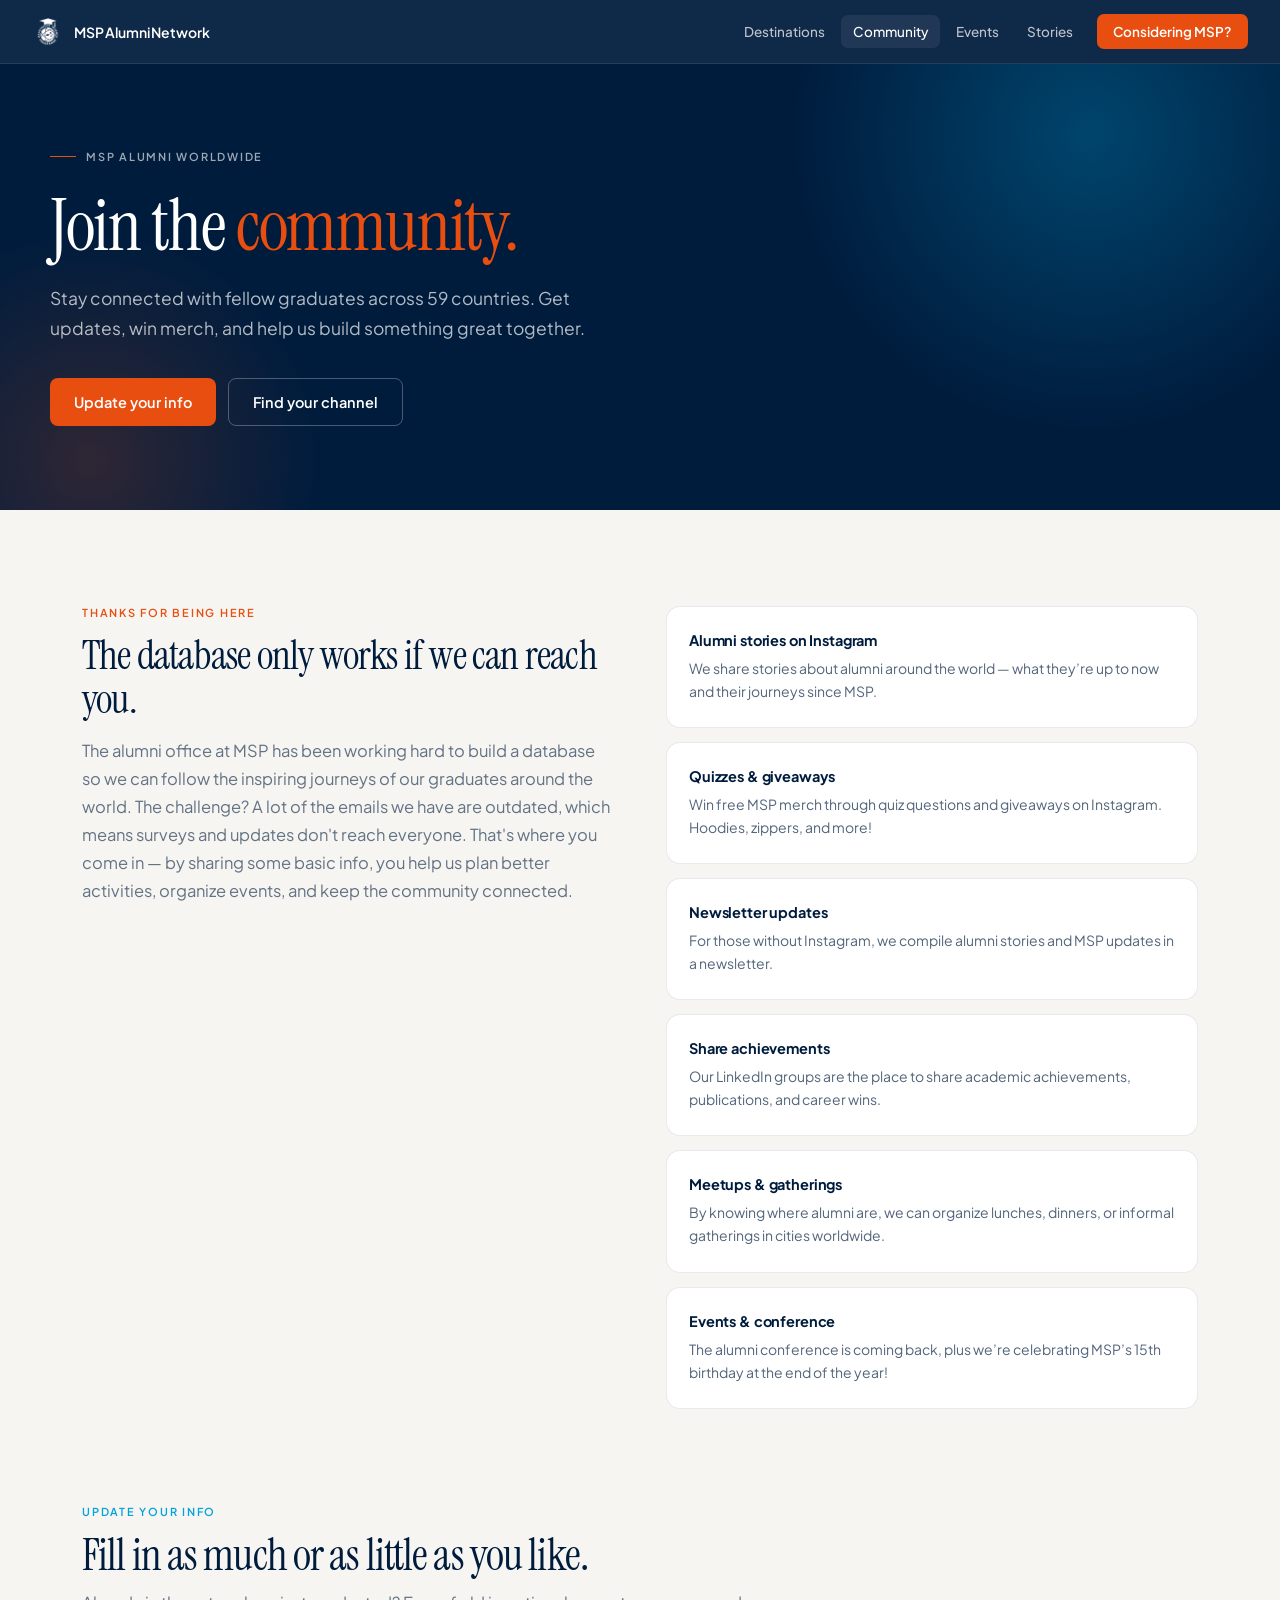
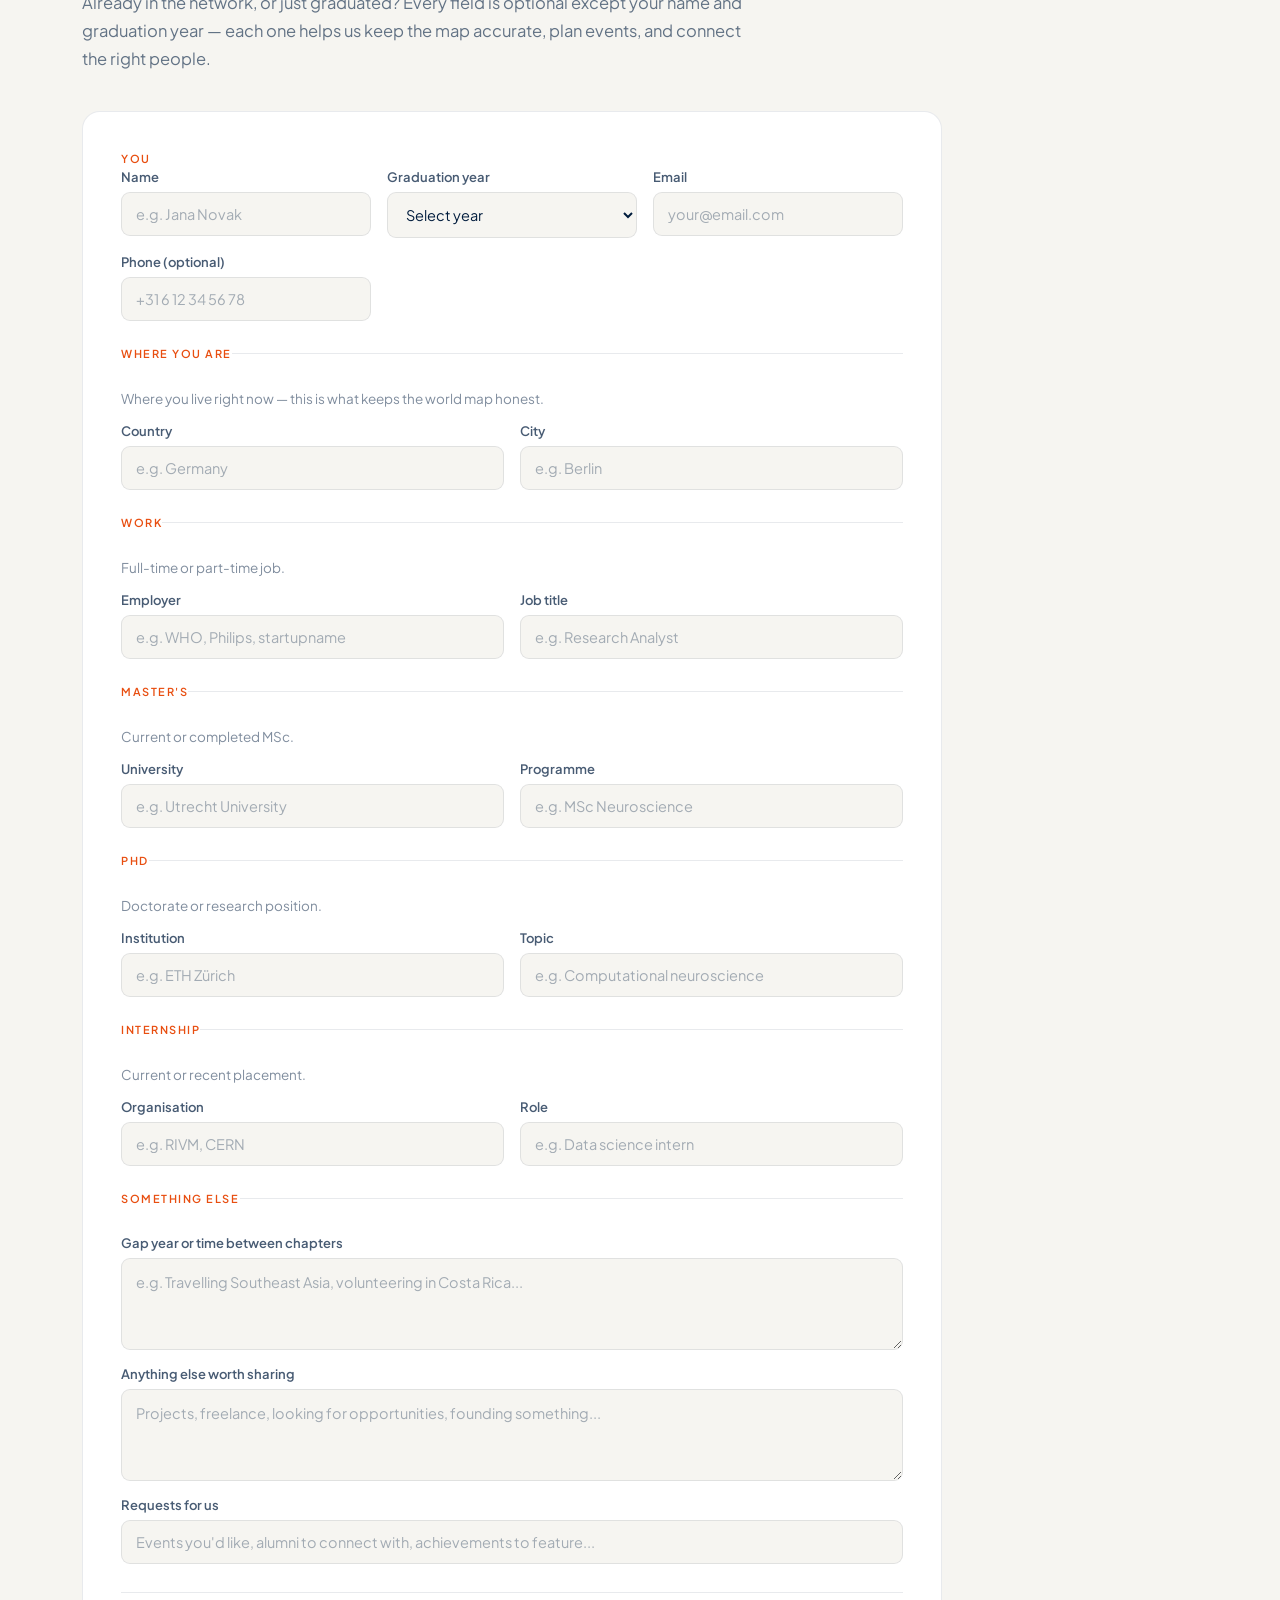
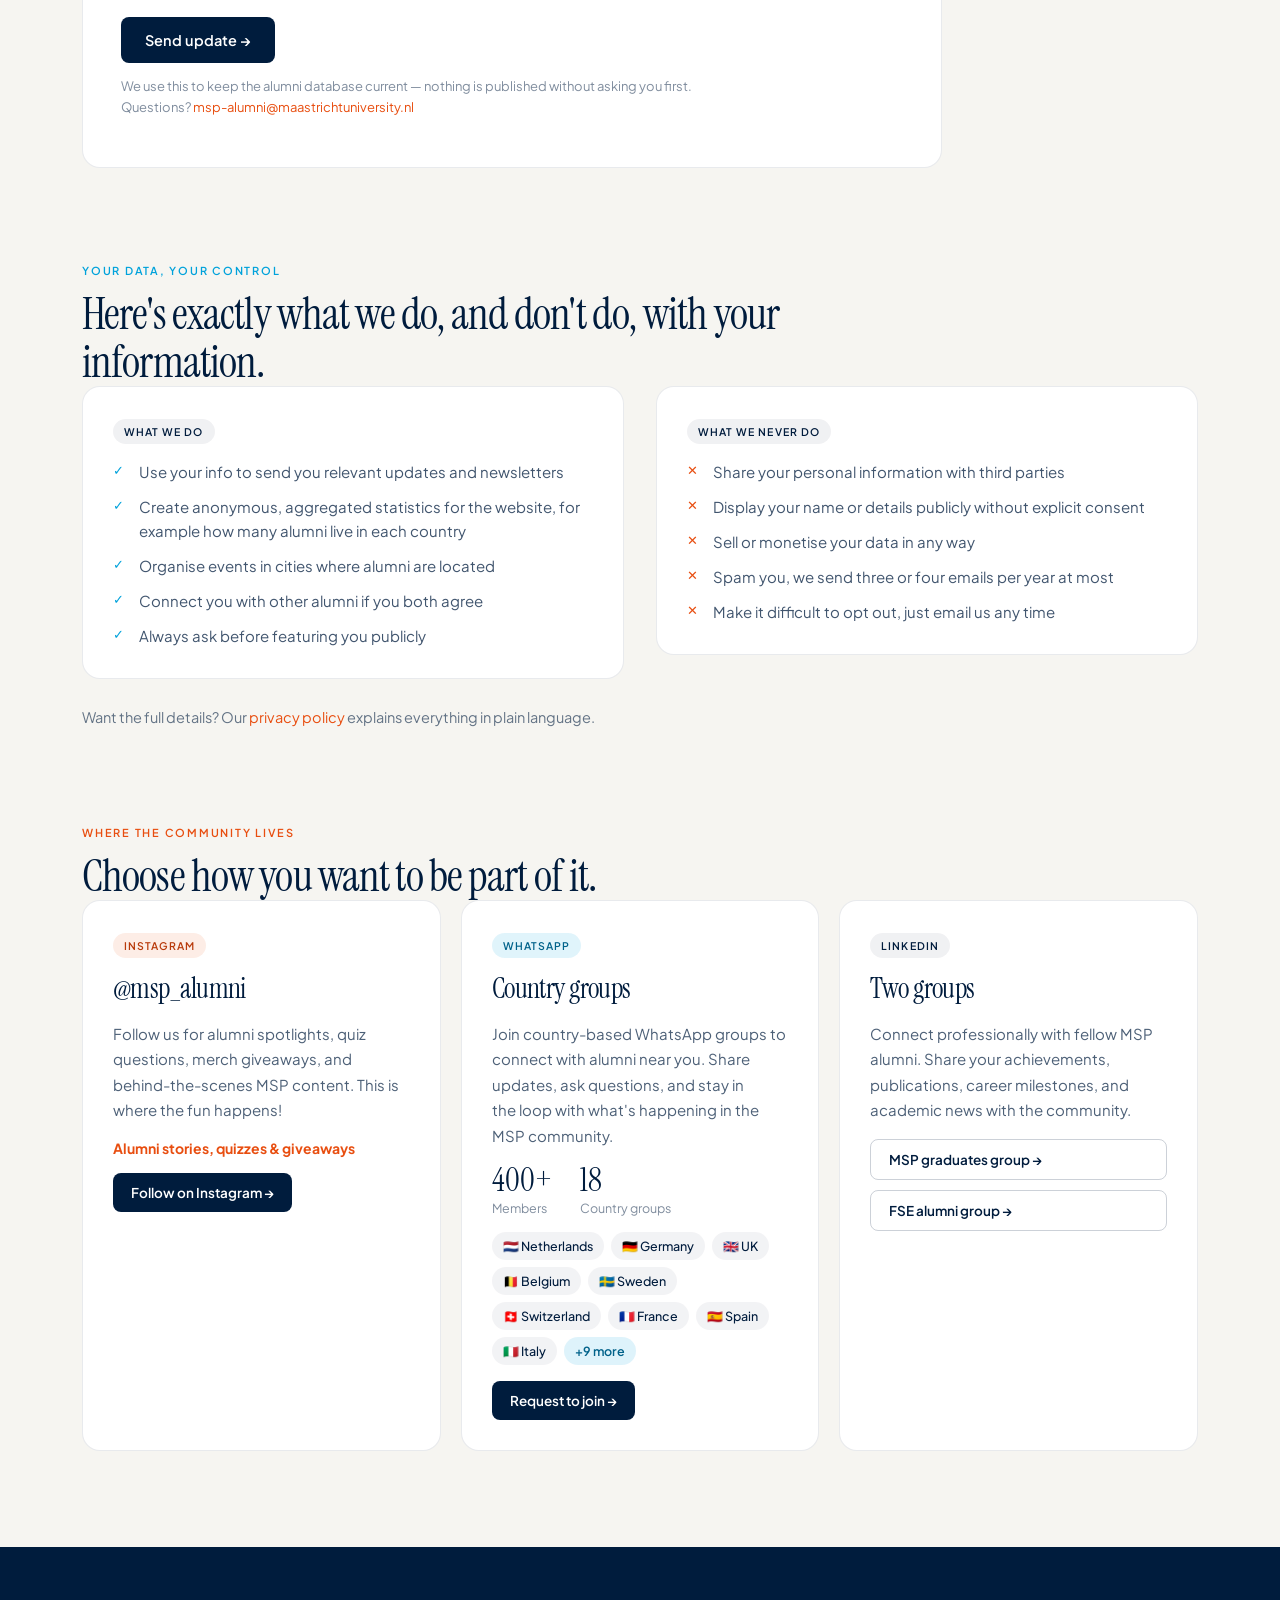
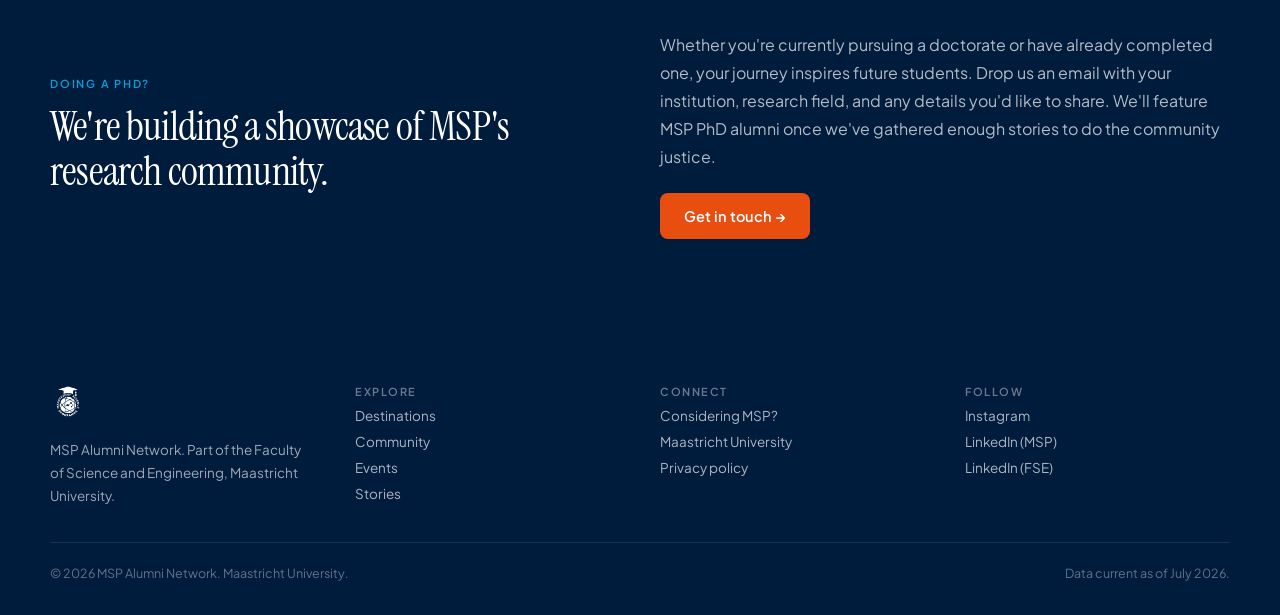
==== commit 6e6d9305: "Hide the alumni total until after 10 Oct (it is the quiz tiebreaker) The headline count, the stat ca" ====
--- a/community.html
+++ b/community.html
@@ -4,7 +4,7 @@
 <meta charset="UTF-8" />
 <meta name="viewport" content="width=device-width, initial-scale=1.0" />
 <title>Community | MSP Alumni Network</title>
-<meta name="description" content="Update your details, join the country WhatsApp groups, and stay connected with 1,527 MSP alumni worldwide." data-stat="totalAlumni-formatted" />
+<meta name="description" content="Update your details, join the country WhatsApp groups, and stay connected with MSP alumni worldwide." />
 <meta name="theme-color" content="#001C3D" />
 <link rel="icon" type="image/png" href="assets/logos/maastricht-science-programme-logo.png" />
 <link rel="preconnect" href="https://fonts.googleapis.com" />
@@ -32,7 +32,7 @@
   <div class="glow glow-2"></div>
   <div class="hero-grid" style="grid-template-columns: minmax(0, 1fr);">
     <div class="hero-copy">
-      <div class="hero-eyebrow"><span data-stat="totalAlumni-formatted">1,527</span> alumni worldwide</div>
+      <div class="hero-eyebrow">MSP alumni worldwide</div>
       <h1>Join the <em>community.</em></h1>
       <p>Stay connected with fellow graduates across 59 countries. Get updates, win merch, and help us build something great together.</p>
       <div class="btn-row">
@@ -338,7 +338,7 @@
   </div>
   <div class="foot-bottom">
     <span>© 2026 MSP Alumni Network. Maastricht University.</span>
-    <span data-text-template="Data current as of {lastUpdated}. {totalAlumni-formatted} records.">Data current as of July 2026. 1,527 records.</span>
+    <span data-text-template="Data current as of {lastUpdated}.">Data current as of July 2026.</span>
   </div>
 </footer>
 <script>
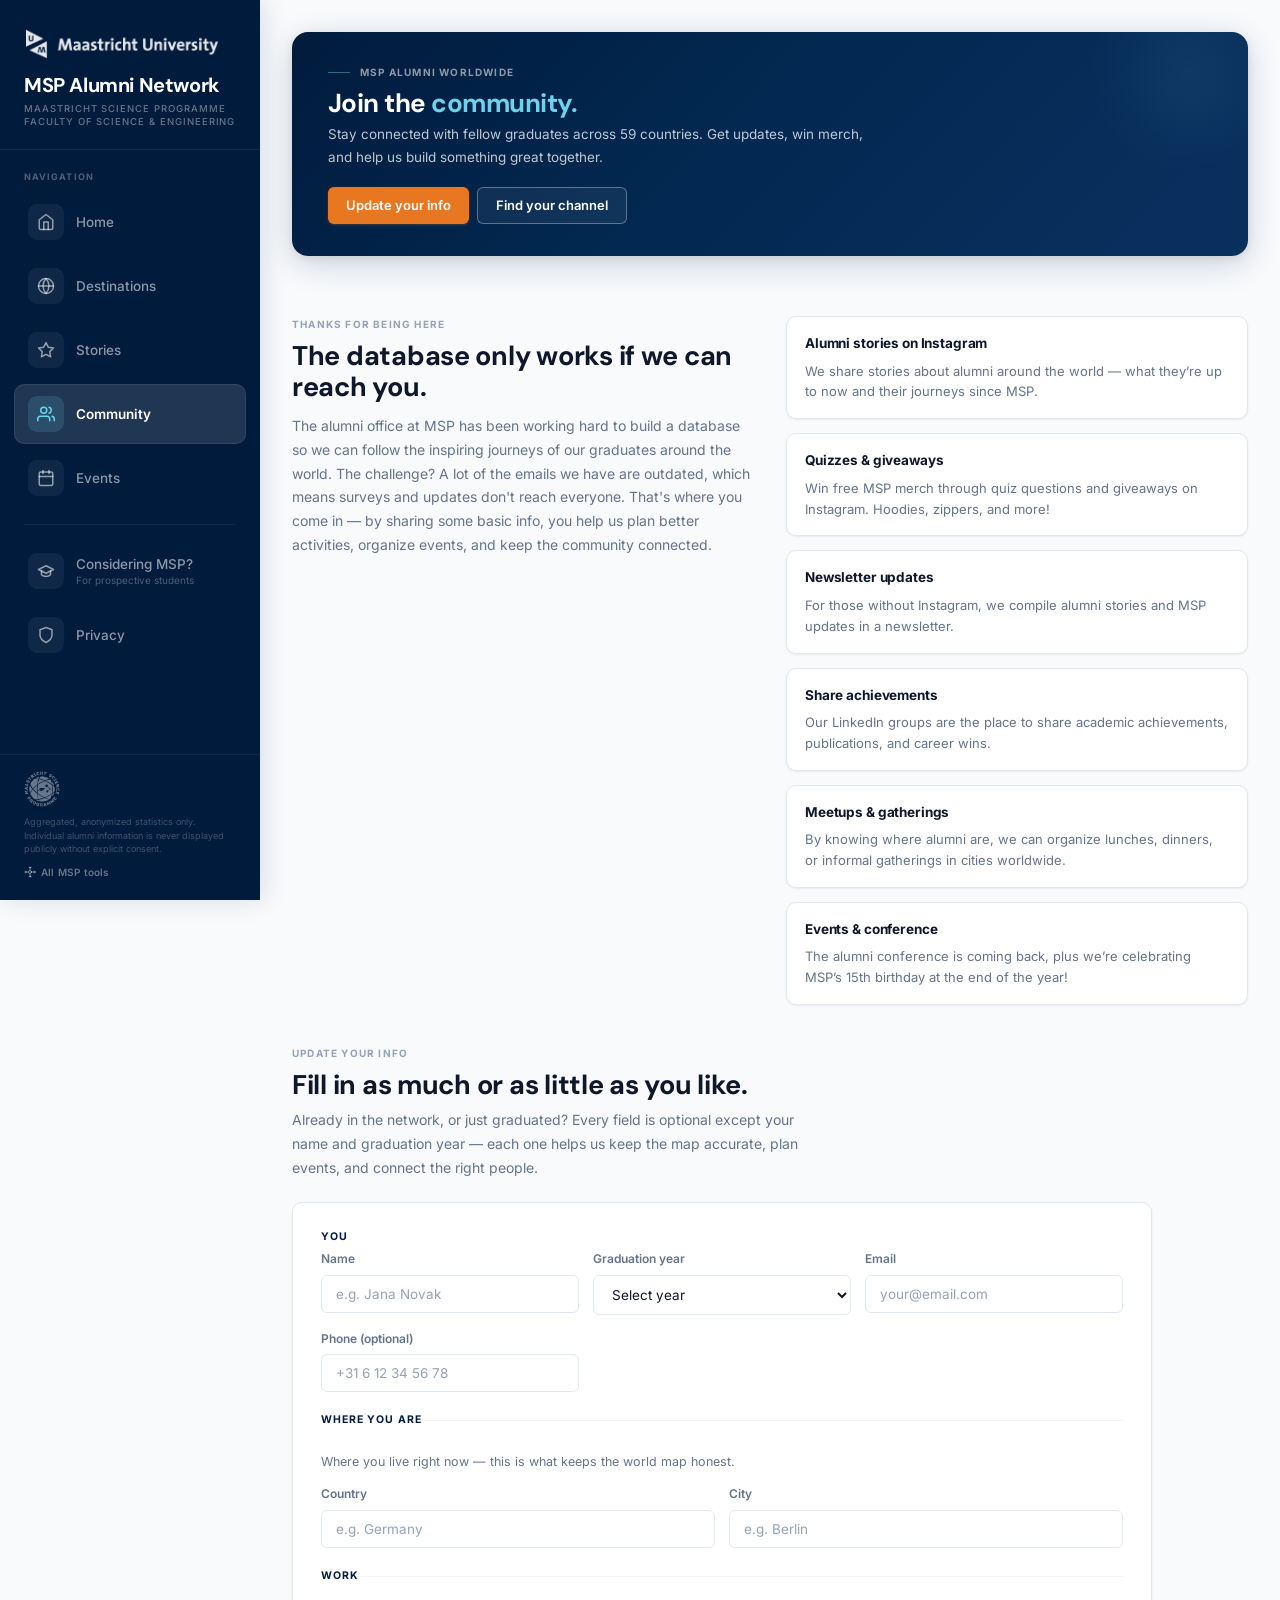
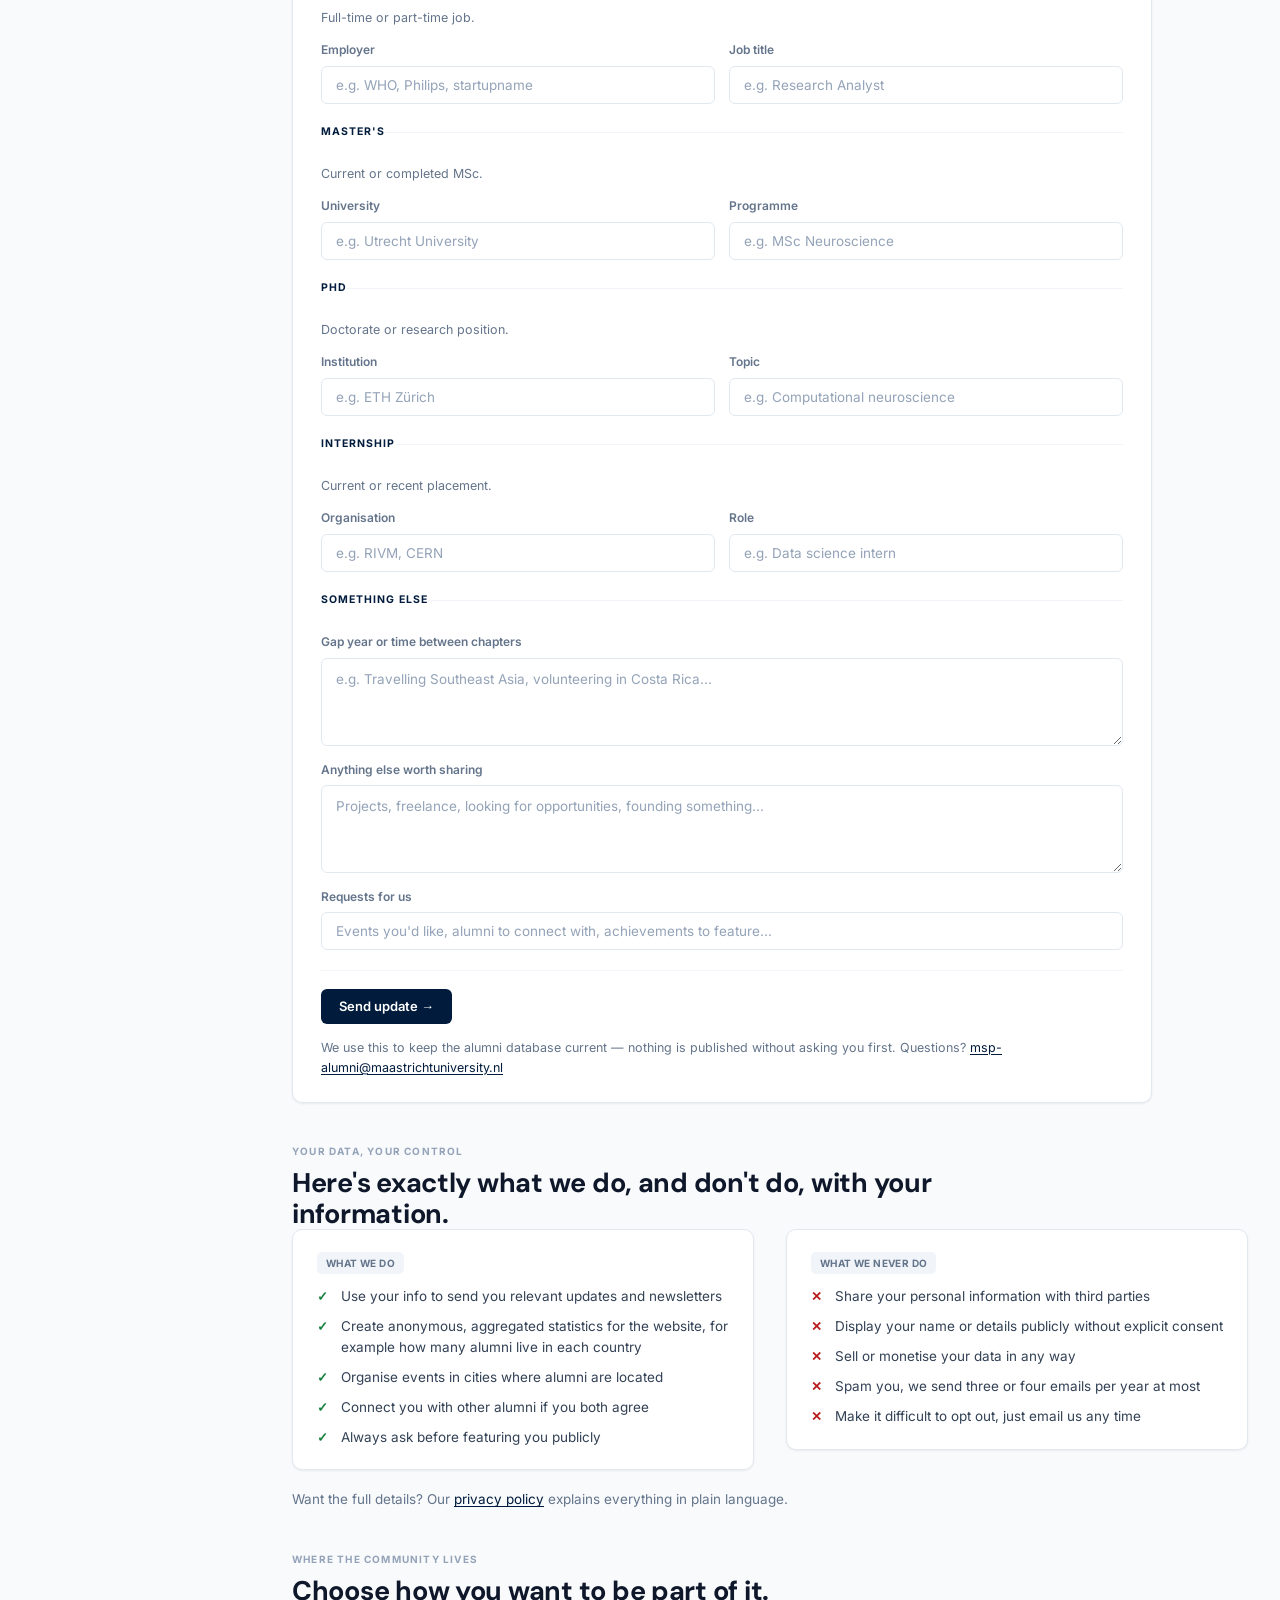
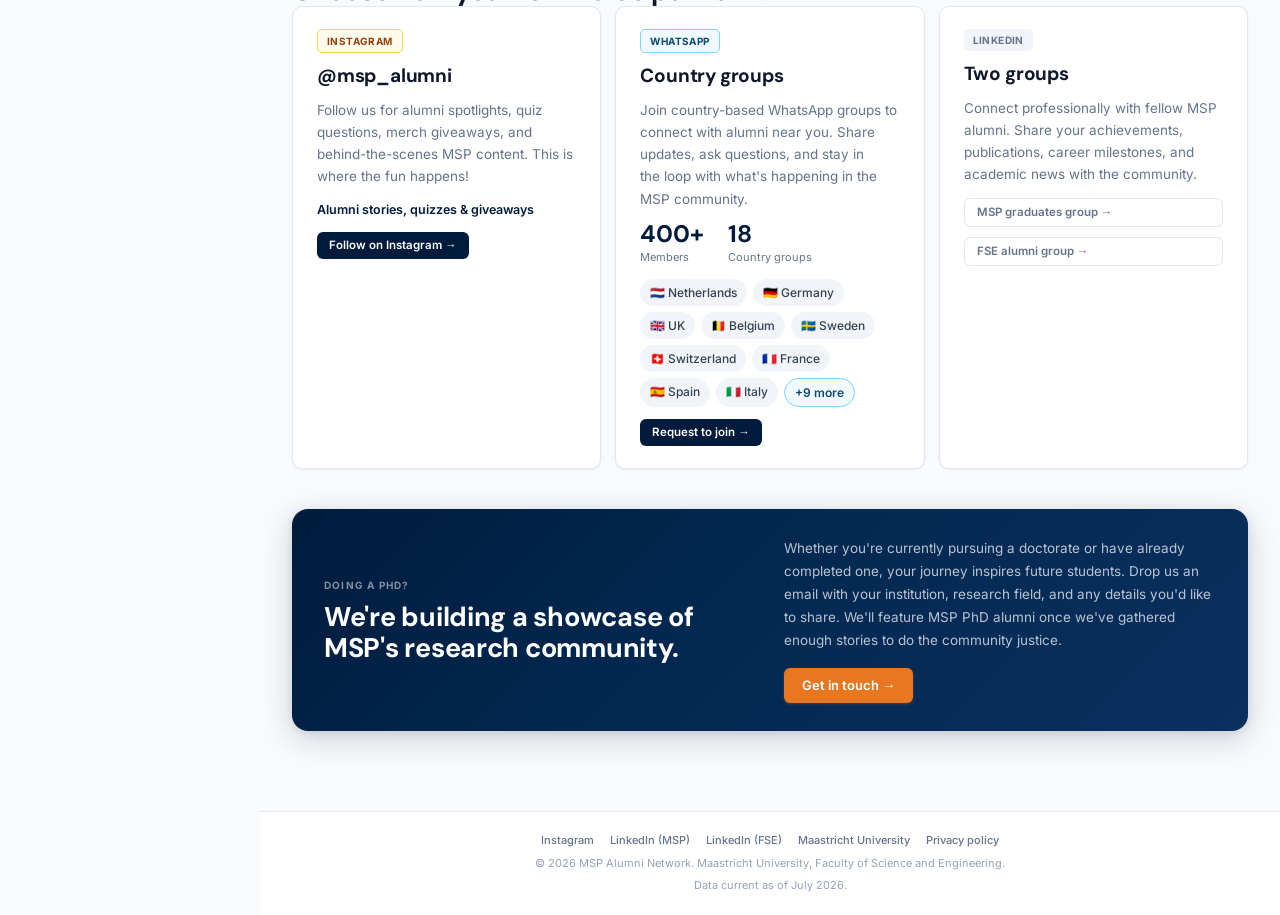
==== commit 51eb3e7c: "Remodel: shared MSP frame" ====
--- a/community.html
+++ b/community.html
@@ -5,39 +5,23 @@
 <meta name="viewport" content="width=device-width, initial-scale=1.0" />
 <title>Community | MSP Alumni Network</title>
 <meta name="description" content="Update your details, join the country WhatsApp groups, and stay connected with MSP alumni worldwide." />
-<meta name="theme-color" content="#001C3D" />
+<meta name="theme-color" content="#011B3C" />
 <link rel="icon" type="image/png" href="assets/logos/maastricht-science-programme-logo.png" />
-<link rel="preconnect" href="https://fonts.googleapis.com" />
-<link rel="preconnect" href="https://fonts.gstatic.com" crossorigin="crossorigin" />
-<link href="https://fonts.googleapis.com/css2?family=Instrument+Serif:ital@0;1&family=Plus+Jakarta+Sans:wght@400;500;600;700&display=swap" rel="stylesheet" />
+<link rel="stylesheet" href="assets/msp-ui/msp-ui.css" />
 <link rel="stylesheet" href="msp-redesign.css" />
 </head>
 <body>
-
-<header>
-  <a class="logo" href="index.html">
-    <img src="assets/logos/maastricht-science-programme-logo.png" alt="MSP" />
-    <span>MSP Alumni Network</span>
-  </a>
-  <nav>
-    <a href="destinations.html">Destinations</a>
-    <a href="community.html" class="active">Community</a>
-    <a href="events.html">Events</a>
-    <a href="stories.html">Stories</a>
-    <a class="cta" href="considering-msp.html">Considering MSP?</a>
-  </nav>
-</header>
-<section class="hero hero-flat">
-  <div class="glow glow-1"></div>
-  <div class="glow glow-2"></div>
+<main class="msp-main wide">
+
+<section class="msp-hero">
   <div class="hero-grid" style="grid-template-columns: minmax(0, 1fr);">
     <div class="hero-copy">
-      <div class="hero-eyebrow">MSP alumni worldwide</div>
+      <div class="msp-hero-kicker">MSP alumni worldwide</div>
       <h1>Join the <em>community.</em></h1>
       <p>Stay connected with fellow graduates across 59 countries. Get updates, win merch, and help us build something great together.</p>
       <div class="btn-row">
-        <a class="btn btn-primary" href="#update">Update your info</a>
-        <a class="btn btn-ghost" href="#channels">Find your channel</a>
+        <a class="msp-btn msp-btn-or" href="#update">Update your info</a>
+        <a class="msp-btn btn-ghost" href="#channels">Find your channel</a>
       </div>
     </div>
   </div>
@@ -205,7 +189,7 @@
     </fieldset>
 
     <div class="form-actions">
-      <button class="btn btn-navy" type="submit" id="submit-btn">Send update →</button>
+      <button class="msp-btn msp-btn-navy" type="submit" id="submit-btn">Send update →</button>
       <span class="form-msg" id="form-msg" role="status"></span>
     </div>
     <p class="form-privacy">We use this to keep the alumni database current — nothing is published without asking you first. Questions? <a href="mailto:msp-alumni@maastrichtuniversity.nl">msp-alumni@maastrichtuniversity.nl</a></p>
@@ -253,7 +237,7 @@
       <h3>@msp_alumni</h3>
       <p>Follow us for alumni spotlights, quiz questions, merch giveaways, and behind-the-scenes MSP content. This is where the fun happens!</p>
       <span class="channel-handle">Alumni stories, quizzes &amp; giveaways</span>
-      <a class="btn-sm btn-navy" href="https://www.instagram.com/msp_alumni/" target="_blank" rel="noopener" style="align-self: flex-start;">Follow on Instagram →</a>
+      <a class="msp-btn msp-btn-sm msp-btn-navy" href="https://www.instagram.com/msp_alumni/" target="_blank" rel="noopener" style="align-self: flex-start;">Follow on Instagram →</a>
     </div>
     <div class="channel">
       <span class="chip chip-blue">WhatsApp</span>
@@ -281,15 +265,15 @@
           <span class="flag-chip">🇮🇹 Italy</span>
           <span class="flag-chip more">+9 more</span>
       </div>
-      <a class="btn-sm btn-navy" href="mailto:msp-alumni@maastrichtuniversity.nl?subject=I'd like to join a WhatsApp group&body=Hi MSP Alumni Team,%0D%0A%0D%0AI'd like to join a WhatsApp group!%0D%0A%0D%0AMy country:" style="align-self: flex-start;">Request to join →</a>
+      <a class="msp-btn msp-btn-sm msp-btn-navy" href="mailto:msp-alumni@maastrichtuniversity.nl?subject=I'd like to join a WhatsApp group&body=Hi MSP Alumni Team,%0D%0A%0D%0AI'd like to join a WhatsApp group!%0D%0A%0D%0AMy country:" style="align-self: flex-start;">Request to join →</a>
     </div>
     <div class="channel">
       <span class="chip">LinkedIn</span>
       <h3>Two groups</h3>
       <p>Connect professionally with fellow MSP alumni. Share your achievements, publications, career milestones, and academic news with the community.</p>
       <div style="display: flex; flex-direction: column; gap: 10px;">
-        <a class="btn-sm btn-outline" href="https://www.linkedin.com/groups/12893377/" target="_blank" rel="noopener">MSP graduates group →</a>
-        <a class="btn-sm btn-outline" href="https://www.linkedin.com/groups/4689010/" target="_blank" rel="noopener">FSE alumni group →</a>
+        <a class="msp-btn msp-btn-sm msp-btn-gh" href="https://www.linkedin.com/groups/12893377/" target="_blank" rel="noopener">MSP graduates group →</a>
+        <a class="msp-btn msp-btn-sm msp-btn-gh" href="https://www.linkedin.com/groups/4689010/" target="_blank" rel="noopener">FSE alumni group →</a>
       </div>
     </div>
   </div>
@@ -297,49 +281,30 @@
 
 <section class="band">
   <div class="wrap">
-    <div class="grid cols-2" style="align-items: center; gap: 40px;">
+    <div class="grid cols-2" style="align-items: center; gap: 28px;">
       <div>
         <div class="eyebrow eyebrow-blue">Doing a PhD?</div>
         <h2>We're building a showcase of MSP's research community.</h2>
       </div>
       <div>
-        <p style="font-size: 16px; line-height: 1.75; color: rgba(255,255,255,0.7); margin: 0 0 22px;">Whether you're currently pursuing a doctorate or have already completed one, your journey inspires future students. Drop us an email with your institution, research field, and any details you'd like to share. We'll feature MSP PhD alumni once we've gathered enough stories to do the community justice.</p>
-        <a class="btn btn-primary" href="mailto:msp-alumni@maastrichtuniversity.nl?subject=MSP%20PhD%20Alumni%20Feature">Get in touch →</a>
-      </div>
-    </div>
-  </div>
-</section>
-
-<footer>
-  <div class="foot-grid">
-    <div class="foot-brand">
-      <img src="assets/logos/maastricht-science-programme-logo.png" alt="MSP" />
-      <p>MSP Alumni Network. Part of the Faculty of Science and Engineering, Maastricht University.</p>
-    </div>
-    <div class="foot-col">
-      <h4>Explore</h4>
-      <a href="destinations.html">Destinations</a>
-      <a href="community.html">Community</a>
-      <a href="events.html">Events</a>
-      <a href="stories.html">Stories</a>
-    </div>
-    <div class="foot-col">
-      <h4>Connect</h4>
-      <a href="considering-msp.html">Considering MSP?</a>
-      <a href="https://www.maastrichtuniversity.nl">Maastricht University</a>
-      <a href="privacy.html">Privacy policy</a>
-    </div>
-    <div class="foot-col">
-      <h4>Follow</h4>
-      <a href="https://www.instagram.com/msp_alumni/">Instagram</a>
-      <a href="https://www.linkedin.com/groups/12893377/">LinkedIn (MSP)</a>
-      <a href="https://www.linkedin.com/groups/4689010/">LinkedIn (FSE)</a>
-    </div>
-  </div>
-  <div class="foot-bottom">
-    <span>© 2026 MSP Alumni Network. Maastricht University.</span>
-    <span data-text-template="Data current as of {lastUpdated}.">Data current as of July 2026.</span>
-  </div>
+        <p style="font-size: 13.5px; line-height: 1.7; color: rgba(255,255,255,0.72); margin: 0 0 16px;">Whether you're currently pursuing a doctorate or have already completed one, your journey inspires future students. Drop us an email with your institution, research field, and any details you'd like to share. We'll feature MSP PhD alumni once we've gathered enough stories to do the community justice.</p>
+        <a class="msp-btn msp-btn-or" href="mailto:msp-alumni@maastrichtuniversity.nl?subject=MSP%20PhD%20Alumni%20Feature">Get in touch →</a>
+      </div>
+    </div>
+  </div>
+</section>
+
+</main>
+<footer class="msp-footer">
+  <div class="foot-links">
+    <a href="https://www.instagram.com/msp_alumni/">Instagram</a>
+    <a href="https://www.linkedin.com/groups/12893377/">LinkedIn (MSP)</a>
+    <a href="https://www.linkedin.com/groups/4689010/">LinkedIn (FSE)</a>
+    <a href="https://www.maastrichtuniversity.nl">Maastricht University</a>
+    <a href="privacy.html">Privacy policy</a>
+  </div>
+  <div>&copy; 2026 MSP Alumni Network. Maastricht University, Faculty of Science and Engineering.</div>
+  <div class="foot-note"><span data-text-template="Data current as of {lastUpdated}.">Data current as of July 2026.</span></div>
 </footer>
 <script>
   // Formspree submission — same endpoint as the original community page
@@ -367,5 +332,8 @@
 </script>
 <script src="data.js"></script>
 <script src="data-bind.js"></script>
+<!-- Shared MSP frame: the sidebar is built from the config in site-nav.js -->
+<script src="assets/msp-ui/msp-shell.js"></script>
+<script src="site-nav.js"></script>
 </body>
 </html>
--- a/assets/msp-ui/msp-ui.css
+++ b/assets/msp-ui/msp-ui.css
@@ -0,0 +1,345 @@
+/* ============================================================================
+   MSP UI  -  the shared look for every MSP web tool
+   ----------------------------------------------------------------------------
+   Source of the design: the MSP Course Planner (index.html) and Arthur Foulon's
+   "UI Proposal" deck (Oct 2026). One stylesheet, loaded by every site, so the
+   sidebar, colours, type and components are identical everywhere.
+
+   Everything here is prefixed  msp-  so it never collides with a site's own CSS.
+   The page frame is injected by msp-shell.js (same folder); this file styles it.
+
+   Sections
+     1. Fonts (self-hosted Inter + DM Sans, no CDN calls)
+     2. Tokens (:root custom properties, all --msp-*)
+     3. Base (body type, links, headings inside .msp-content)
+     4. Frame: sidebar, content area, mobile drawer, print
+     5. Components: cards, hero, buttons, pills, alerts, chips, forms, tables
+     6. Utilities
+   ========================================================================== */
+
+/* 1. Fonts ------------------------------------------------------------------ */
+@font-face{font-family:'Inter';font-style:normal;font-weight:400;font-display:swap;src:url(fonts/inter-400-latin.woff2) format('woff2');unicode-range:U+0000-00FF,U+0131,U+0152-0153,U+02BB-02BC,U+02C6,U+02DA,U+02DC,U+0304,U+0308,U+0329,U+2000-206F,U+20AC,U+2122,U+2191,U+2193,U+2212,U+2215,U+FEFF,U+FFFD}
+@font-face{font-family:'Inter';font-style:normal;font-weight:400;font-display:swap;src:url(fonts/inter-400-latin-ext.woff2) format('woff2');unicode-range:U+0100-02BA,U+02BD-02C5,U+02C7-02CC,U+02CE-02D7,U+02DD-02FF,U+0304,U+0308,U+0329,U+1D00-1DBF,U+1E00-1E9F,U+1EF2-1EFF,U+2020,U+20A0-20AB,U+20AD-20C0,U+2113,U+2C60-2C7F,U+A720-A7FF}
+@font-face{font-family:'Inter';font-style:normal;font-weight:500;font-display:swap;src:url(fonts/inter-500-latin.woff2) format('woff2');unicode-range:U+0000-00FF,U+0131,U+0152-0153,U+02BB-02BC,U+02C6,U+02DA,U+02DC,U+0304,U+0308,U+0329,U+2000-206F,U+20AC,U+2122,U+2191,U+2193,U+2212,U+2215,U+FEFF,U+FFFD}
+@font-face{font-family:'Inter';font-style:normal;font-weight:500;font-display:swap;src:url(fonts/inter-500-latin-ext.woff2) format('woff2');unicode-range:U+0100-02BA,U+02BD-02C5,U+02C7-02CC,U+02CE-02D7,U+02DD-02FF,U+0304,U+0308,U+0329,U+1D00-1DBF,U+1E00-1E9F,U+1EF2-1EFF,U+2020,U+20A0-20AB,U+20AD-20C0,U+2113,U+2C60-2C7F,U+A720-A7FF}
+@font-face{font-family:'Inter';font-style:normal;font-weight:600;font-display:swap;src:url(fonts/inter-600-latin.woff2) format('woff2');unicode-range:U+0000-00FF,U+0131,U+0152-0153,U+02BB-02BC,U+02C6,U+02DA,U+02DC,U+0304,U+0308,U+0329,U+2000-206F,U+20AC,U+2122,U+2191,U+2193,U+2212,U+2215,U+FEFF,U+FFFD}
+@font-face{font-family:'Inter';font-style:normal;font-weight:600;font-display:swap;src:url(fonts/inter-600-latin-ext.woff2) format('woff2');unicode-range:U+0100-02BA,U+02BD-02C5,U+02C7-02CC,U+02CE-02D7,U+02DD-02FF,U+0304,U+0308,U+0329,U+1D00-1DBF,U+1E00-1E9F,U+1EF2-1EFF,U+2020,U+20A0-20AB,U+20AD-20C0,U+2113,U+2C60-2C7F,U+A720-A7FF}
+@font-face{font-family:'Inter';font-style:normal;font-weight:700;font-display:swap;src:url(fonts/inter-700-latin.woff2) format('woff2');unicode-range:U+0000-00FF,U+0131,U+0152-0153,U+02BB-02BC,U+02C6,U+02DA,U+02DC,U+0304,U+0308,U+0329,U+2000-206F,U+20AC,U+2122,U+2191,U+2193,U+2212,U+2215,U+FEFF,U+FFFD}
+@font-face{font-family:'Inter';font-style:normal;font-weight:700;font-display:swap;src:url(fonts/inter-700-latin-ext.woff2) format('woff2');unicode-range:U+0100-02BA,U+02BD-02C5,U+02C7-02CC,U+02CE-02D7,U+02DD-02FF,U+0304,U+0308,U+0329,U+1D00-1DBF,U+1E00-1E9F,U+1EF2-1EFF,U+2020,U+20A0-20AB,U+20AD-20C0,U+2113,U+2C60-2C7F,U+A720-A7FF}
+@font-face{font-family:'DM Sans';font-style:normal;font-weight:700;font-display:swap;src:url(fonts/dmsans-700-latin.woff2) format('woff2');unicode-range:U+0000-00FF,U+0131,U+0152-0153,U+02BB-02BC,U+02C6,U+02DA,U+02DC,U+0304,U+0308,U+0329,U+2000-206F,U+20AC,U+2122,U+2191,U+2193,U+2212,U+2215,U+FEFF,U+FFFD}
+@font-face{font-family:'DM Sans';font-style:normal;font-weight:700;font-display:swap;src:url(fonts/dmsans-700-latin-ext.woff2) format('woff2');unicode-range:U+0100-02BA,U+02BD-02C5,U+02C7-02CC,U+02CE-02D7,U+02DD-02FF,U+0304,U+0308,U+0329,U+1D00-1DBF,U+1E00-1E9F,U+1EF2-1EFF,U+2020,U+20A0-20AB,U+20AD-20C0,U+2113,U+2C60-2C7F,U+A720-A7FF}
+
+/* 2. Tokens ----------------------------------------------------------------- */
+:root{
+  /* brand */
+  --msp-navy:#011B3C; --msp-navy2:#02274F; --msp-navy3:#0A3060;
+  --msp-sky:#6ED2EC; --msp-orange:#E87722; --msp-red:#BE0028;
+  /* semantic states */
+  --msp-ok:#15803D;   --msp-ok-bg:#F0FDF4;   --msp-ok-bd:#86EFAC;
+  --msp-warn:#92400E; --msp-warn-bg:#FFFBEB; --msp-warn-bd:#FCD34D;
+  --msp-err:#B91C1C;  --msp-err-bg:#FEF2F2;  --msp-err-bd:#FCA5A5;
+  --msp-inf:#0C4A6E;  --msp-inf-bg:#F0F9FF;  --msp-inf-bd:#7DD3FC;
+  /* greys (slate) */
+  --msp-g0:#F8FAFC; --msp-g1:#F1F5F9; --msp-g2:#E2E8F0; --msp-g3:#CBD5E1;
+  --msp-g4:#94A3B8; --msp-g5:#64748B; --msp-g7:#334155; --msp-g9:#0F172A;
+  /* accent tints used by the planner for slot colours; handy for categories */
+  --msp-a-bg:#EFF6FF; --msp-a:#1D4ED8;  --msp-b-bg:#F0FDF4; --msp-b:#166534;
+  --msp-c-bg:#FEFCE8; --msp-c:#854D0E;  --msp-d-bg:#F5F3FF; --msp-d:#5B21B6;
+  --msp-e-bg:#FFF1F2; --msp-e:#9F1239;
+  /* shape */
+  --msp-r:10px; --msp-rs:6px; --msp-rl:16px;
+  --msp-sh:0 1px 3px rgba(0,0,0,.04),0 1px 2px rgba(0,0,0,.03);
+  --msp-sh-md:0 4px 20px rgba(0,0,0,.06),0 2px 6px rgba(0,0,0,.03);
+  --msp-sh-lg:0 8px 30px rgba(0,0,0,.08),0 4px 10px rgba(0,0,0,.04);
+  /* type */
+  --msp-font:'Inter',-apple-system,BlinkMacSystemFont,'Segoe UI',sans-serif;
+  --msp-font-display:'DM Sans','Inter',-apple-system,BlinkMacSystemFont,'Segoe UI',sans-serif;
+  --msp-font-mono:'SF Mono',Monaco,Consolas,'Courier New',monospace;
+  /* frame */
+  --msp-sb-w:260px;        /* desktop sidebar */
+  --msp-sb-w-md:220px;     /* 901-1100px */
+  --msp-sb-w-drawer:280px; /* off-canvas drawer below 900px */
+  --msp-main-w:860px;      /* reading column */
+  --msp-main-w-wide:1100px;
+  /* stacking: sidebar 200, its overlay 190, drawer toggle 300; site modals go above these */
+  --msp-z-sidebar:200; --msp-z-toggle:300; --msp-z-modal:500;
+}
+
+/* 3. Base -------------------------------------------------------------------- */
+html{scroll-behavior:smooth;-webkit-text-size-adjust:100%}
+body.msp-body{margin:0;font-family:var(--msp-font);background:var(--msp-g0);color:var(--msp-g9);min-height:100vh;font-size:14px;line-height:1.6;-webkit-font-smoothing:antialiased}
+.msp-content a{color:var(--msp-navy)}
+.msp-content h1,.msp-content h2,.msp-content h3{font-family:var(--msp-font-display);letter-spacing:-.01em;color:var(--msp-g9);line-height:1.2;margin:0 0 .5em}
+.msp-content h1{font-size:26px;font-weight:700}
+.msp-content h2{font-size:20px;font-weight:700}
+.msp-content h3{font-size:15px;font-weight:600;font-family:var(--msp-font)}
+.msp-content ::selection{background:rgba(110,210,236,.35)}
+
+/* 4. Frame ------------------------------------------------------------------- */
+.msp-app{display:flex;min-height:100vh}
+
+/* sidebar */
+.msp-sidebar{width:var(--msp-sb-w);background:var(--msp-navy);color:#fff;position:fixed;top:0;left:0;bottom:0;z-index:var(--msp-z-sidebar);align-self:auto;display:flex;flex-direction:column;overflow-y:auto;box-shadow:4px 0 24px rgba(1,27,60,.12);font-family:var(--msp-font);font-size:14px;line-height:1.6;box-sizing:border-box;scrollbar-width:thin;scrollbar-color:rgba(255,255,255,.18) transparent}
+.msp-sidebar *,.msp-sidebar *::before,.msp-sidebar *::after{box-sizing:border-box}
+.msp-sidebar a{text-decoration:none}
+
+.msp-sb-brand{padding:28px 24px 20px;border-bottom:1px solid rgba(255,255,255,.08)}
+.msp-sb-brand a{color:inherit;display:block}
+.msp-sb-logo{height:32px;width:auto;object-fit:contain;filter:brightness(0) invert(1);opacity:.9;margin-bottom:14px;display:block}
+.msp-sb-title{font-family:var(--msp-font-display);font-size:20px;font-weight:700;letter-spacing:-.02em;line-height:1.15;color:#fff;margin:0}
+.msp-sb-sub{font-size:9.5px;color:rgba(255,255,255,.4);letter-spacing:.1em;text-transform:uppercase;margin-top:5px;font-weight:500;line-height:1.4}
+
+.msp-sb-nav{padding:20px 14px;flex:1}
+.msp-sb-label{font-size:9px;font-weight:700;text-transform:uppercase;letter-spacing:.12em;color:rgba(255,255,255,.3);padding:0 10px;margin:0 0 8px}
+.msp-sb-link+.msp-sb-label,.msp-sb-divider+.msp-sb-label{margin-top:18px}
+.msp-sb-link{display:flex;align-items:center;gap:12px;padding:12px 14px;border-radius:10px;font-size:13.5px;font-weight:500;color:rgba(255,255,255,.55);text-decoration:none;transition:all .2s;border:none;background:none;cursor:pointer;font-family:inherit;width:100%;text-align:left;margin-bottom:4px}
+.msp-sb-link:hover{background:rgba(255,255,255,.08);color:rgba(255,255,255,.9)}
+.msp-sb-link.active{background:rgba(255,255,255,.12);color:#fff;font-weight:600;box-shadow:inset 0 0 0 1px rgba(255,255,255,.08)}
+.msp-sb-link:focus-visible{outline:2px solid var(--msp-sky);outline-offset:2px}
+.msp-sb-ico{width:36px;height:36px;border-radius:9px;display:flex;align-items:center;justify-content:center;flex-shrink:0;background:rgba(255,255,255,.06);transition:background .2s;color:inherit}
+.msp-sb-link:hover .msp-sb-ico{background:rgba(255,255,255,.1)}
+.msp-sb-link.active .msp-sb-ico{background:rgba(110,210,236,.15);color:var(--msp-sky)}
+.msp-sb-ico svg{width:18px;height:18px;display:block}
+.msp-sb-text{line-height:1.2;min-width:0}
+.msp-sb-hint{font-size:10px;color:rgba(255,255,255,.3);font-weight:400;display:block;margin-top:1px;white-space:nowrap;overflow:hidden;text-overflow:ellipsis}
+.msp-sb-link.active .msp-sb-hint{color:rgba(255,255,255,.45)}
+.msp-sb-ext{margin-left:auto;opacity:.35;flex-shrink:0}
+.msp-sb-ext svg{width:12px;height:12px;display:block}
+.msp-sb-divider{height:1px;background:rgba(255,255,255,.06);margin:16px 10px}
+
+.msp-sb-meta{padding:16px 24px;border-top:1px solid rgba(255,255,255,.06);font-size:10.5px;color:rgba(255,255,255,.3);line-height:1.6}
+.msp-sb-meta span{display:block;margin-bottom:2px}
+.msp-sb-meta:empty{display:none}
+.msp-sb-cfg{display:inline-flex;align-items:center;gap:4px;padding:5px 12px;border-radius:var(--msp-rs);font-size:10.5px;font-weight:600;background:rgba(255,255,255,.06);border:1px solid rgba(255,255,255,.1);color:rgba(255,255,255,.5);cursor:pointer;font-family:inherit;transition:all .15s;margin-top:8px}
+.msp-sb-cfg:hover{background:rgba(255,255,255,.12);color:rgba(255,255,255,.8)}
+.msp-sb-cfg svg{width:14px;height:14px}
+
+.msp-sb-footer{padding:16px 24px;border-top:1px solid rgba(255,255,255,.06)}
+.msp-sb-footer img{height:36px;width:auto;object-fit:contain;filter:brightness(0) invert(1);opacity:.4;display:block;margin-bottom:8px}
+.msp-sb-privacy{font-size:9px;color:rgba(255,255,255,.25);line-height:1.5}
+.msp-sb-hub{display:inline-flex;align-items:center;gap:5px;margin-top:8px;font-size:10px;font-weight:600;color:rgba(255,255,255,.4);letter-spacing:.02em;transition:color .15s}
+.msp-sb-hub:hover{color:rgba(255,255,255,.85)}
+.msp-sb-hub svg{width:12px;height:12px}
+
+/* content: a flex column so a page footer sits at the bottom on short pages */
+.msp-content{flex:1;margin-left:var(--msp-sb-w);min-height:100vh;background:var(--msp-g0);min-width:0;display:flex;flex-direction:column}
+.msp-main{max-width:var(--msp-main-w);width:100%;flex:1 0 auto;margin:0 auto;padding:32px 32px 80px;box-sizing:border-box}
+.msp-main.wide{max-width:var(--msp-main-w-wide)}
+.msp-main.full{max-width:none}
+
+/* mobile toggle + overlay */
+.msp-sb-toggle{display:none;position:fixed;top:12px;left:12px;z-index:var(--msp-z-toggle);width:40px;height:40px;border-radius:10px;background:var(--msp-navy);color:#fff;border:none;cursor:pointer;align-items:center;justify-content:center;box-shadow:var(--msp-sh-md);padding:0}
+.msp-sb-toggle svg{width:20px;height:20px}
+.msp-sb-overlay{display:none;position:fixed;inset:0;background:rgba(0,0,0,.4);z-index:calc(var(--msp-z-sidebar) - 10)}
+.msp-skip{position:absolute;left:-9999px;top:8px;background:#fff;color:var(--msp-navy);padding:8px 12px;border-radius:6px;z-index:400;font-weight:600}
+.msp-skip:focus{left:8px}
+
+/* breakpoints (same steps as the planner) */
+@media(max-width:1100px){
+  .msp-sidebar{width:var(--msp-sb-w-md)}
+  .msp-content{margin-left:var(--msp-sb-w-md)}
+  .msp-sb-link{padding:10px 12px;font-size:12.5px}
+  .msp-sb-ico{width:32px;height:32px}
+  .msp-sb-sub{font-size:8.5px;letter-spacing:.06em}
+}
+@media(max-width:900px){
+  .msp-sidebar{transform:translateX(-100%);transition:transform .3s ease;width:var(--msp-sb-w-drawer)}
+  .msp-sidebar.open{transform:translateX(0)}
+  .msp-content{margin-left:0}
+  .msp-sb-toggle{display:flex;transition:left .3s ease}
+  /* while the drawer is open the button becomes the X and sits in the drawer's top-right corner */
+  body.msp-sb-locked .msp-sb-toggle{left:calc(var(--msp-sb-w-drawer) - 52px);background:rgba(255,255,255,.12);box-shadow:none}
+  .msp-sb-overlay.show{display:block}
+  body.msp-sb-locked{overflow:hidden}
+  .msp-main{padding-top:64px}
+}
+@media(max-width:640px){
+  .msp-main{padding:64px 16px 60px}
+  .msp-hero{padding:22px 20px;border-radius:12px}
+  .msp-hero h1,.msp-hero h2{font-size:22px}
+  .msp-card-b{padding:16px}
+  .msp-card-h,.msp-card-f{padding:14px 16px}
+}
+@media print{
+  .msp-sidebar,.msp-sb-toggle,.msp-sb-overlay{display:none!important}
+  .msp-content{margin-left:0!important}
+  .msp-main{padding:12px!important;max-width:100%!important}
+  body.msp-body{background:#fff!important}
+}
+
+/* 5. Components -------------------------------------------------------------- */
+/* hero: the in-content replacement for the old full-bleed heroes */
+.msp-hero{background:linear-gradient(135deg,var(--msp-navy) 0%,var(--msp-navy2) 40%,var(--msp-navy3) 100%);color:#fff;border-radius:var(--msp-rl);padding:32px 36px;margin-bottom:20px;box-shadow:0 8px 32px rgba(1,27,60,.18),0 2px 8px rgba(0,0,0,.08);position:relative;overflow:hidden}
+.msp-hero::before{content:'';position:absolute;top:-60px;right:-40px;width:200px;height:200px;background:radial-gradient(circle,rgba(110,210,236,.08) 0%,transparent 70%);pointer-events:none}
+.msp-hero h1,.msp-hero h2{color:#fff;font-family:var(--msp-font-display);font-size:26px;font-weight:700;margin:0 0 4px;letter-spacing:-.02em}
+.msp-hero p{font-size:13.5px;opacity:.75;margin:0;max-width:60ch;line-height:1.7}
+.msp-hero .msp-hero-kicker{font-size:10px;font-weight:700;letter-spacing:.12em;text-transform:uppercase;opacity:.55;margin-bottom:8px}
+.msp-hero .msp-hero-actions{display:flex;gap:8px;margin-top:16px;flex-wrap:wrap}
+.msp-hero-flat{background:#fff;color:var(--msp-g9);border:1px solid var(--msp-g2);box-shadow:var(--msp-sh)}
+.msp-hero-flat h1,.msp-hero-flat h2{color:var(--msp-navy)}
+.msp-hero-flat p{color:var(--msp-g5);opacity:1}
+.msp-hero-flat::before{display:none}
+
+/* page head: plain title block */
+.msp-page-head{margin-bottom:22px}
+.msp-page-head h1{margin:0 0 4px}
+.msp-page-head p{margin:0;color:var(--msp-g5);font-size:13.5px}
+.msp-kicker{font-size:10px;font-weight:700;letter-spacing:.12em;text-transform:uppercase;color:var(--msp-g4);margin-bottom:6px}
+
+/* cards */
+.msp-card{background:#fff;border-radius:var(--msp-r);box-shadow:var(--msp-sh);border:1px solid var(--msp-g2);margin-bottom:16px;overflow:hidden;transition:box-shadow .2s}
+.msp-card:hover{box-shadow:var(--msp-sh-md)}
+.msp-card-h{padding:16px 24px;border-bottom:1px solid var(--msp-g1);display:flex;align-items:center;gap:12px}
+.msp-card-h h2,.msp-card-h h3{font-size:15px;font-weight:600;color:var(--msp-g9);letter-spacing:-.01em;margin:0;font-family:var(--msp-font)}
+.msp-card-b{padding:24px}
+.msp-card-f{padding:16px 24px;background:var(--msp-g0);border-top:1px solid var(--msp-g1);display:flex;align-items:center;gap:10px;flex-wrap:wrap}
+.msp-step{width:28px;height:28px;background:var(--msp-navy);color:#fff;border-radius:50%;display:flex;align-items:center;justify-content:center;font-size:12px;font-weight:700;flex-shrink:0}
+.msp-step.ok{background:var(--msp-ok)}
+.msp-hint{font-size:12px;color:var(--msp-g4);margin-left:auto;font-weight:400}
+.msp-card.static:hover{box-shadow:var(--msp-sh)}
+
+/* stat tiles */
+.msp-stats{display:grid;grid-template-columns:repeat(auto-fit,minmax(140px,1fr));gap:14px;margin-bottom:20px}
+.msp-stat{background:#fff;border-radius:14px;padding:20px 16px 16px;text-align:center;border:1.5px solid var(--msp-g2);box-shadow:var(--msp-sh);transition:all .3s}
+.msp-stat:hover{box-shadow:var(--msp-sh-md);transform:translateY(-3px);border-color:var(--msp-g3)}
+.msp-stat-val{font-family:var(--msp-font-display);font-size:28px;font-weight:700;color:var(--msp-navy);line-height:1.1}
+.msp-stat-label{font-size:10px;font-weight:700;color:var(--msp-g4);text-transform:uppercase;letter-spacing:.08em;margin-top:6px}
+.msp-stat-sub{font-size:11px;color:var(--msp-g5);margin-top:3px}
+.msp-stat.ok{border-color:var(--msp-ok-bd);background:var(--msp-ok-bg)} .msp-stat.ok .msp-stat-val{color:var(--msp-ok)}
+.msp-stat.warn{border-color:var(--msp-warn-bd);background:var(--msp-warn-bg)} .msp-stat.warn .msp-stat-val{color:var(--msp-warn)}
+
+/* buttons */
+.msp-btn{display:inline-flex;align-items:center;gap:6px;padding:9px 18px;border-radius:var(--msp-rs);font-size:13px;font-weight:600;font-family:var(--msp-font);cursor:pointer;border:none;transition:all .15s;text-decoration:none;line-height:1.3;white-space:nowrap}
+.msp-btn svg{width:15px;height:15px}
+.msp-btn-or{background:var(--msp-orange);color:#fff;box-shadow:0 1px 3px rgba(232,119,34,.3)}
+.msp-btn-or:hover{opacity:.9;box-shadow:0 2px 8px rgba(232,119,34,.35);color:#fff}
+.msp-btn-navy{background:var(--msp-navy);color:#fff}
+.msp-btn-navy:hover{background:var(--msp-navy2);color:#fff}
+.msp-btn-gh{background:#fff;color:var(--msp-g5);border:1.5px solid var(--msp-g2)}
+.msp-btn-gh:hover{border-color:var(--msp-g4);color:var(--msp-g7)}
+.msp-btn-sky{background:var(--msp-inf-bg);color:var(--msp-inf);border:1px solid var(--msp-inf-bd)}
+.msp-btn-sky:hover{background:var(--msp-sky);color:var(--msp-navy)}
+.msp-btn-link{background:transparent;color:var(--msp-navy);padding-left:6px;padding-right:6px}
+.msp-btn-link:hover{text-decoration:underline}
+.msp-btn-sm{padding:6px 12px;font-size:11.5px}
+.msp-btn-lg{padding:12px 24px;font-size:14px}
+.msp-btn:disabled,.msp-btn.disabled{opacity:.35;cursor:not-allowed;box-shadow:none;pointer-events:none}
+.msp-btn:focus-visible{outline:2px solid var(--msp-sky);outline-offset:2px}
+
+/* status pills */
+.msp-pill{display:inline-flex;align-items:center;gap:4px;font-size:11px;font-weight:600;padding:3px 10px;border-radius:20px;white-space:nowrap;letter-spacing:.02em;background:var(--msp-g1);color:var(--msp-g5)}
+.msp-pill.ok{background:var(--msp-ok-bg);color:var(--msp-ok);border:1px solid var(--msp-ok-bd)}
+.msp-pill.warn{background:var(--msp-warn-bg);color:var(--msp-warn);border:1px solid var(--msp-warn-bd)}
+.msp-pill.err{background:var(--msp-err-bg);color:var(--msp-err);border:1px solid var(--msp-err-bd)}
+.msp-pill.inf{background:var(--msp-inf-bg);color:var(--msp-inf);border:1px solid var(--msp-inf-bd)}
+.msp-pill.navy{background:var(--msp-navy);color:#fff}
+.msp-pill.sky{background:rgba(110,210,236,.2);color:var(--msp-navy)}
+
+/* alerts */
+.msp-alert{display:flex;gap:10px;align-items:flex-start;padding:12px 16px;border-radius:var(--msp-rs);margin-bottom:8px;line-height:1.5;background:var(--msp-g1);border:1px solid var(--msp-g2)}
+.msp-alert-ico{font-size:14px;flex-shrink:0;margin-top:1px;line-height:1}
+.msp-alert-ico svg{width:16px;height:16px;display:block}
+.msp-alert-body{flex:1;font-size:12.5px;color:var(--msp-g5)}
+.msp-alert-body strong{display:block;font-weight:600;font-size:13px;margin-bottom:2px;color:var(--msp-g9)}
+.msp-alert-body p{margin:0}
+.msp-alert.ok{background:var(--msp-ok-bg);border-color:var(--msp-ok-bd)} .msp-alert.ok .msp-alert-ico,.msp-alert.ok strong{color:var(--msp-ok)}
+.msp-alert.warn{background:var(--msp-warn-bg);border-color:var(--msp-warn-bd)} .msp-alert.warn .msp-alert-ico,.msp-alert.warn strong{color:var(--msp-warn)}
+.msp-alert.err{background:var(--msp-err-bg);border-color:var(--msp-err-bd)} .msp-alert.err .msp-alert-ico,.msp-alert.err strong{color:var(--msp-err)}
+.msp-alert.inf{background:var(--msp-inf-bg);border-color:var(--msp-inf-bd)} .msp-alert.inf .msp-alert-ico,.msp-alert.inf strong{color:var(--msp-inf)}
+
+/* guidance note (left rule) */
+.msp-note{margin-top:6px;padding:9px 12px;background:rgba(12,74,110,.04);border-left:3px solid var(--msp-inf-bd);border-radius:0 var(--msp-rs) var(--msp-rs) 0;font-size:11.5px;color:var(--msp-g5);line-height:1.6}
+.msp-note strong{color:var(--msp-g7);font-weight:600}
+
+/* chips, tags, badges */
+.msp-chip{padding:6px 14px;border-radius:20px;font-size:12px;font-weight:600;border:1.5px solid var(--msp-g2);background:#fff;color:var(--msp-g5);cursor:pointer;transition:all .15s;font-family:inherit;display:inline-flex;align-items:center;gap:5px;text-decoration:none;line-height:1.3}
+.msp-chip:hover{border-color:var(--msp-g3);color:var(--msp-g7)}
+.msp-chip.active{background:var(--msp-navy);color:#fff;border-color:var(--msp-navy)}
+.msp-chips{display:flex;gap:6px;flex-wrap:wrap}
+/* chip as a checkbox/radio label: <label class="msp-chip"><input type="checkbox"> Lab</label> */
+.msp-chip{position:relative}
+.msp-chip input[type=checkbox],.msp-chip input[type=radio]{position:absolute;opacity:0;width:0;height:0;margin:0;pointer-events:none}
+.msp-chip:has(input:checked){background:var(--msp-navy);color:#fff;border-color:var(--msp-navy)}
+.msp-chip:has(input:focus-visible){outline:2px solid var(--msp-sky);outline-offset:2px}
+.msp-tag{display:inline-flex;align-items:center;gap:3px;font-size:10px;font-weight:700;padding:3px 9px;border-radius:5px;letter-spacing:.03em;background:var(--msp-g1);color:var(--msp-g5)}
+.msp-tag.pre{background:var(--msp-warn-bg);color:var(--msp-warn);border:1px solid var(--msp-warn-bd)}
+.msp-tag.co{background:var(--msp-inf-bg);color:var(--msp-inf);border:1px solid var(--msp-inf-bd)}
+.msp-tag.ok{background:var(--msp-ok-bg);color:var(--msp-ok);border:1px solid var(--msp-ok-bd)}
+.msp-tag.navy{background:var(--msp-navy);color:#fff}
+.msp-tag.dark{background:var(--msp-g9);color:#fff}
+.msp-code{font-size:12px;font-weight:700;color:#fff;background:var(--msp-navy);padding:3px 10px;border-radius:5px;font-family:var(--msp-font-mono);letter-spacing:.03em}
+.msp-label{font-size:9.5px;font-weight:700;text-transform:uppercase;letter-spacing:.06em;color:var(--msp-g4);background:var(--msp-g1);padding:3px 8px;border-radius:4px}
+.msp-cat-a{background:var(--msp-a-bg);color:var(--msp-a)} .msp-cat-b{background:var(--msp-b-bg);color:var(--msp-b)} .msp-cat-c{background:var(--msp-c-bg);color:var(--msp-c)} .msp-cat-d{background:var(--msp-d-bg);color:var(--msp-d)} .msp-cat-e{background:var(--msp-e-bg);color:var(--msp-e)}
+
+/* forms */
+.msp-field{margin-bottom:18px} .msp-field:last-child{margin-bottom:0}
+.msp-flbl{display:block;font-size:10.5px;font-weight:600;color:var(--msp-g5);margin-bottom:6px;letter-spacing:.08em;text-transform:uppercase}
+.msp-input,.msp-textarea,.msp-select select{width:100%;padding:10px 14px;border:1.5px solid var(--msp-g2);border-radius:var(--msp-rs);font-size:13.5px;font-family:var(--msp-font);color:var(--msp-g9);background:#fff;transition:border-color .15s,box-shadow .15s;box-sizing:border-box}
+.msp-input:hover,.msp-textarea:hover,.msp-select select:hover{border-color:var(--msp-g3)}
+.msp-input:focus,.msp-textarea:focus,.msp-select select:focus{outline:none;border-color:var(--msp-navy);box-shadow:0 0 0 3px rgba(1,27,60,.08)}
+.msp-textarea{min-height:96px;resize:vertical;line-height:1.5}
+.msp-select{position:relative}
+.msp-select select{padding-right:32px;appearance:none;cursor:pointer}
+.msp-select::after{content:'\25BE';position:absolute;right:12px;top:50%;transform:translateY(-50%);color:var(--msp-g4);pointer-events:none;font-size:12px}
+.msp-search{position:relative}
+.msp-search .msp-input{padding-left:40px;border-radius:var(--msp-r);font-size:14px;box-shadow:var(--msp-sh)}
+.msp-search::before{content:'';position:absolute;left:14px;top:50%;width:15px;height:15px;transform:translateY(-50%);opacity:.4;pointer-events:none;background:no-repeat center/contain url("data:image/svg+xml;utf8,<svg xmlns='http://www.w3.org/2000/svg' viewBox='0 0 24 24' fill='none' stroke='%230F172A' stroke-width='2' stroke-linecap='round' stroke-linejoin='round'><circle cx='11' cy='11' r='8'/><line x1='21' y1='21' x2='16.65' y2='16.65'/></svg>")}
+.msp-check{display:flex;gap:10px;align-items:flex-start;font-size:13px;color:var(--msp-g7);cursor:pointer}
+.msp-check input{width:15px;height:15px;margin-top:3px;flex-shrink:0;accent-color:var(--msp-navy)}
+.msp-help{font-size:12px;color:var(--msp-g4);margin-top:6px}
+
+/* tables */
+.msp-table{width:100%;border-collapse:collapse;font-size:13px}
+.msp-table th{background:var(--msp-g0);padding:10px 14px;text-align:left;font-size:10px;font-weight:700;color:var(--msp-g4);text-transform:uppercase;letter-spacing:.08em;border-bottom:2px solid var(--msp-g2)}
+.msp-table td{padding:12px 14px;border-bottom:1px solid var(--msp-g1);vertical-align:middle}
+.msp-table tr:last-child td{border-bottom:none}
+.msp-table tbody tr:hover td{background:var(--msp-g0)}
+.msp-table .mono{font-family:var(--msp-font-mono);color:var(--msp-g4);font-size:12px}
+.msp-table-wrap{overflow-x:auto;-webkit-overflow-scrolling:touch}
+
+/* sections, dividers, lists */
+.msp-seclbl{font-size:10px;font-weight:700;text-transform:uppercase;letter-spacing:.1em;color:var(--msp-g4);margin:2px 0 10px}
+.msp-divider{border:none;border-top:1px solid var(--msp-g1);margin:18px 0}
+.msp-steps{list-style:none;padding:0;margin:0;counter-reset:msp}
+.msp-steps li{position:relative;padding:6px 0 6px 32px;font-size:13px;color:var(--msp-g7);counter-increment:msp}
+.msp-steps li::before{content:counter(msp);position:absolute;left:0;top:6px;width:22px;height:22px;border-radius:50%;background:var(--msp-navy);color:#fff;font-size:10px;font-weight:700;display:flex;align-items:center;justify-content:center}
+.msp-links{display:flex;gap:8px;flex-wrap:wrap}
+.msp-links a{display:inline-flex;align-items:center;gap:5px;padding:6px 12px;border-radius:var(--msp-rs);font-size:11.5px;font-weight:500;color:var(--msp-navy);background:var(--msp-a-bg);border:1px solid rgba(29,78,216,.1);text-decoration:none;transition:all .15s}
+.msp-links a:hover{background:var(--msp-navy);color:#fff}
+.msp-empty{text-align:center;padding:28px 20px;color:var(--msp-g4);font-size:13px}
+.msp-spin{width:32px;height:32px;border:3px solid var(--msp-g2);border-top-color:var(--msp-navy);border-radius:50%;animation:msp-spin .7s linear infinite;margin:0 auto}
+@keyframes msp-spin{to{transform:rotate(360deg)}}
+
+/* tabs (planner's plan tabs) */
+.msp-tabs{display:flex;gap:6px;margin-bottom:22px;background:#fff;padding:6px;border-radius:var(--msp-r);border:1px solid var(--msp-g2);box-shadow:var(--msp-sh)}
+.msp-tab{flex:1;display:flex;align-items:center;justify-content:center;gap:7px;padding:10px 14px;border-radius:7px;cursor:pointer;border:none;background:transparent;font-size:13px;font-weight:500;color:var(--msp-g5);transition:all .2s;font-family:inherit;text-decoration:none}
+.msp-tab:hover{background:var(--msp-g0);color:var(--msp-g7)}
+.msp-tab.active{background:var(--msp-navy);color:#fff;box-shadow:var(--msp-sh-md)}
+
+/* modal: <div class="msp-modal-overlay show"><div class="msp-modal" role="dialog">...</div></div> */
+.msp-modal-overlay{display:none;position:fixed;inset:0;background:rgba(1,27,60,.55);z-index:var(--msp-z-modal);align-items:center;justify-content:center;padding:16px;box-sizing:border-box}
+.msp-modal-overlay.show{display:flex}
+.msp-modal{background:#fff;border-radius:var(--msp-rl);width:100%;max-width:640px;max-height:90vh;overflow:auto;box-shadow:var(--msp-sh-lg);font-family:var(--msp-font);color:var(--msp-g9)}
+.msp-modal-h{padding:16px 24px;border-bottom:1px solid var(--msp-g1);display:flex;align-items:center;gap:12px}
+.msp-modal-h h2,.msp-modal-h h3{margin:0;font-size:16px;font-weight:700;font-family:var(--msp-font-display);flex:1}
+.msp-modal-x{background:none;border:none;cursor:pointer;color:var(--msp-g4);font-size:20px;line-height:1;padding:4px;border-radius:6px}
+.msp-modal-x:hover{background:var(--msp-g1);color:var(--msp-g7)}
+.msp-modal-b{padding:24px}
+.msp-modal-f{padding:16px 24px;border-top:1px solid var(--msp-g1);display:flex;gap:8px;justify-content:flex-end;flex-wrap:wrap}
+
+/* page footer inside the content column */
+.msp-footer{text-align:center;padding:20px 24px;font-size:11px;color:var(--msp-g4);border-top:1px solid var(--msp-g2);background:#fff;line-height:1.6}
+.msp-footer a{color:var(--msp-g5)}
+
+/* 6. Utilities --------------------------------------------------------------- */
+.msp-grid{display:grid;gap:14px}
+.msp-grid-2{grid-template-columns:repeat(2,1fr)}
+.msp-grid-3{grid-template-columns:repeat(3,1fr)}
+.msp-grid-auto{grid-template-columns:repeat(auto-fill,minmax(260px,1fr))}
+.msp-row{display:flex;align-items:center;gap:10px;flex-wrap:wrap}
+.msp-muted{color:var(--msp-g5)} .msp-faint{color:var(--msp-g4)}
+.msp-small{font-size:12px}
+.msp-mt-0{margin-top:0} .msp-mb-0{margin-bottom:0} .msp-mb-16{margin-bottom:16px} .msp-mb-24{margin-bottom:24px}
+.msp-fade{animation:msp-fade .4s ease both}
+@keyframes msp-fade{from{opacity:0;transform:translateY(12px)}to{opacity:1;transform:translateY(0)}}
+@media(max-width:700px){.msp-grid-2,.msp-grid-3{grid-template-columns:1fr}}
--- a/msp-redesign.css
+++ b/msp-redesign.css
@@ -1,403 +1,440 @@
 /* ============================================================
-   MSP ALUMNI NETWORK — REDESIGN STYLES
-   Shared across the redesigned pages (home, considering-msp,
-   stories, events, community).
-   Tokens first, then layout primitives, then components.
+   MSP ALUMNI NETWORK - SITE STYLES
+   The one stylesheet for all eight pages, loaded after
+   assets/msp-ui/msp-ui.css (the shared MSP frame: sidebar,
+   tokens, fonts, cards, buttons). Everything here is either a
+   site token mapped onto a kit token, or a component the kit
+   does not have (bars, rows, quotes, events, forms, maps).
    ============================================================ */
 
+/* ---- Tokens: the site's old names, pointed at the kit ---- */
 :root {
-  --navy: #001C3D;
-  --navy-2: #00294f;
+  --navy: var(--msp-navy);
+  --navy-2: var(--msp-navy2);
+  --paper: var(--msp-g0);
+  --hair: var(--msp-g2);
+  --ink-60: var(--msp-g5);
+  --ink-50: var(--msp-g5);
+  --serif: var(--msp-font-display);
+  --sans: var(--msp-font);
+  --ease: cubic-bezier(0.19, 1, 0.22, 1);
+
+  /* Data accents only: bars, chart fills, map markers. Buttons and
+     the frame use the kit orange (--msp-orange). */
   --blue: #00A2DB;
   --orange: #E84E10;
-  --paper: #F6F5F1;
-  --hair: rgba(0, 28, 61, 0.09);
-  --ink-60: rgba(0, 28, 61, 0.6);
-  --ink-50: rgba(0, 28, 61, 0.5);
-  --serif: 'Instrument Serif', Georgia, serif;
-  --sans: 'Plus Jakarta Sans', system-ui, sans-serif;
-  --ease: cubic-bezier(0.19, 1, 0.22, 1);
+
+  /* Names the older pages (destinations, country, privacy) use */
+  --um-dark-blue: var(--msp-navy);
+  --um-darker-blue: var(--msp-navy);
+  --um-light-blue: var(--blue);
+  --um-orange: var(--orange);
+  --um-white: #FFFFFF;
+  --um-off-white: var(--msp-g0);
+  --um-gray-50: var(--msp-g0);
+  --um-gray-100: var(--msp-g1);
+  --um-gray-200: var(--msp-g2);
+  --um-gray-300: var(--msp-g3);
+  --um-gray-400: var(--msp-g4);
+  --um-gray-500: var(--msp-g5);
+  --um-gray-600: var(--msp-g5);
+  --um-gray-700: var(--msp-g7);
+  --um-gray-800: var(--msp-g9);
+  --font-display: var(--msp-font-display);
+  --font-heading: var(--msp-font-display);
+  --font-body: var(--msp-font);
+  --shadow-sm: var(--msp-sh);
+  --shadow-md: var(--msp-sh-md);
+  --shadow-lg: var(--msp-sh-lg);
+  --shadow-xl: var(--msp-sh-lg);
+  --radius-sm: var(--msp-rs);
+  --radius-md: var(--msp-r);
+  --radius-lg: var(--msp-r);
+  --radius-xl: var(--msp-rl);
+  --transition-fast: 0.15s cubic-bezier(0.4, 0, 0.2, 1);
+  --transition-smooth: 0.25s cubic-bezier(0.4, 0, 0.2, 1);
 }
 
 *, *::before, *::after { box-sizing: border-box; }
-
-body {
-  margin: 0;
-  background: var(--paper);
-  color: var(--navy);
-  font-family: var(--sans);
-  -webkit-font-smoothing: antialiased;
-  overflow-x: hidden;
-}
-
-a { color: var(--orange); text-decoration: none; }
-a:hover { color: var(--navy); }
-h1, h2, h3 { font-family: var(--serif); font-weight: 400; letter-spacing: -0.02em; margin: 0; }
 img { max-width: 100%; height: auto; }
 
+/* Links: no underline by default (cards, chips, section links); inline text links keep one */
+.msp-content a { text-decoration: none; }
+.read p a, .read li a, .content-card p a, .content-card li a, .content-card td a, .form-privacy a,
+.data-note a, .contact-box a, .split p a, .lead p a, .note a, .event-desc a { text-decoration: underline; text-underline-offset: 2px; }
+/* The kit colours every content link navy; link-buttons carry their own ink */
+.msp-content a.msp-btn-or, .msp-content a.msp-btn-navy, .msp-content a.btn-ghost, .msp-content a.modal-website-link { color: #fff; }
+.msp-content a.msp-btn-gh, .msp-content a.read-back { color: var(--msp-g5); }
+.msp-content a.msp-btn-gh:hover, .msp-content a.read-back:hover { color: var(--msp-g7); }
 @keyframes riseIn { from { opacity: 0; transform: translateY(14px); } to { opacity: 1; transform: none; } }
 
-/* ---- Layout primitives ---- */
-.wrap { max-width: 1180px; margin: 0 auto; padding: 0 32px; }
-.section { padding-top: 96px; }
-.section-tight { padding-top: 64px; }
-.eyebrow { font-size: 11px; font-weight: 600; letter-spacing: 0.16em; text-transform: uppercase; margin-bottom: 14px; }
-.eyebrow-orange { color: var(--orange); }
-.eyebrow-blue { color: var(--blue); }
-.sec-head { display: flex; align-items: flex-end; justify-content: space-between; gap: 32px; flex-wrap: wrap; margin-bottom: 38px; }
-.sec-head h2, .lead h2 { font-size: clamp(30px, 3.6vw, 44px); line-height: 1.08; max-width: 20em; }
-.sec-link { font-size: 14px; font-weight: 600; border-bottom: 1px solid rgba(232, 78, 16, 0.35); padding-bottom: 2px; }
-.lead p { font-size: 16.5px; line-height: 1.7; color: var(--ink-60); max-width: 40em; margin: 10px 0 38px; text-wrap: pretty; }
-.note { margin-top: 22px; font-size: 13.5px; color: var(--ink-50); }
-.grid { display: grid; gap: 20px; }
-.cols-2 { grid-template-columns: repeat(auto-fit, minmax(280px, 1fr)); }
-.cols-3 { grid-template-columns: repeat(auto-fit, minmax(260px, 1fr)); }
-.cols-4 { grid-template-columns: repeat(auto-fit, minmax(230px, 1fr)); }
-.split { display: grid; grid-template-columns: repeat(auto-fit, minmax(300px, 1fr)); gap: 52px; align-items: start; }
-.split h2 { font-size: clamp(28px, 3.2vw, 40px); line-height: 1.1; margin-bottom: 16px; }
-.split p { font-size: 16.5px; line-height: 1.7; color: var(--ink-60); margin: 0; text-wrap: pretty; }
-
-/* ---- Header ---- */
-header {
-  position: sticky; top: 0; z-index: 50;
-  display: flex; align-items: center; justify-content: space-between; gap: 24px;
-  padding: 14px 32px;
-  background: rgba(0, 28, 61, 0.94);
-  backdrop-filter: blur(14px); -webkit-backdrop-filter: blur(14px);
-  border-bottom: 1px solid rgba(255, 255, 255, 0.09);
-}
-.logo { display: flex; align-items: center; gap: 12px; color: #fff; }
-.logo img { height: 30px; width: auto; filter: brightness(0) invert(1); }
-.logo span { font-size: 14px; font-weight: 600; letter-spacing: -0.01em; }
-nav { display: flex; align-items: center; gap: 4px; flex-wrap: wrap; justify-content: flex-end; }
-nav a { white-space: nowrap; font-size: 13.5px; font-weight: 500; color: rgba(255, 255, 255, 0.72); padding: 8px 12px; border-radius: 7px; transition: background 0.15s ease, color 0.15s ease; }
-nav a:hover { color: #fff; background: rgba(255, 255, 255, 0.09); }
-nav a.active { color: #fff; background: rgba(255, 255, 255, 0.07); }
-nav a.cta { font-weight: 600; color: #fff; background: var(--orange); padding: 9px 16px; margin-left: 8px; }
-nav a.cta:hover { background: #ff5f24; }
-
-/* ---- Buttons ---- */
-.btn { white-space: nowrap; display: inline-flex; align-items: center; gap: 9px; font-size: 14.5px; font-weight: 600; padding: 14px 24px; border-radius: 8px; transition: all 0.18s ease; }
-.btn-primary { background: var(--orange); color: #fff; }
-.btn-primary:hover { background: #ff5f24; color: #fff; }
-.btn-ghost { border: 1px solid rgba(255, 255, 255, 0.28); color: #fff; }
-.btn-ghost:hover { background: rgba(255, 255, 255, 0.10); border-color: rgba(255, 255, 255, 0.45); color: #fff; }
-.btn-navy { background: var(--navy); color: #fff; }
-.btn-navy:hover { background: var(--navy-2); color: #fff; }
-.btn-outline { border: 1px solid rgba(0, 28, 61, 0.2); color: var(--navy); }
-.btn-outline:hover { border-color: var(--navy); background: rgba(0, 28, 61, 0.04); color: var(--navy); }
-.btn-row { display: flex; flex-wrap: wrap; gap: 12px; }
-
-/* ---- Hero ---- */
-.hero { position: relative; background: var(--navy); padding: 76px 32px 132px; overflow: hidden; }
-.hero-flat { padding-bottom: 84px; }
-.glow { position: absolute; border-radius: 50%; pointer-events: none; }
-.glow-1 { top: -240px; right: -120px; width: 620px; height: 620px; background: radial-gradient(circle, rgba(0, 162, 219, 0.30) 0%, rgba(0, 162, 219, 0) 68%); }
-.glow-2 { bottom: -180px; left: -140px; width: 460px; height: 460px; background: radial-gradient(circle, rgba(232, 78, 16, 0.20) 0%, rgba(232, 78, 16, 0) 70%); }
-.hero-grid { position: relative; max-width: 1180px; margin: 0 auto; display: grid; grid-template-columns: repeat(auto-fit, minmax(340px, 1fr)); gap: 56px; align-items: center; }
-.hero-copy { position: relative; animation: riseIn 0.7s var(--ease) both; }
-.hero-eyebrow { display: inline-flex; align-items: center; gap: 10px; font-size: 11px; font-weight: 600; letter-spacing: 0.16em; text-transform: uppercase; color: rgba(255, 255, 255, 0.62); margin-bottom: 26px; }
-.hero-eyebrow::before { content: ''; display: block; width: 26px; height: 1px; background: var(--orange); }
-.hero h1 { font-size: clamp(42px, 5.6vw, 76px); line-height: 1.02; color: #fff; margin-bottom: 22px; }
-.hero h1 em { font-style: normal; color: var(--orange); }
-.hero p { font-size: 17.5px; line-height: 1.7; color: rgba(255, 255, 255, 0.70); max-width: 34em; margin: 0 0 34px; text-wrap: pretty; }
-
-/* ---- Hero world map (home) ---- */
-.map-fig { margin: 0; animation: riseIn 0.9s var(--ease) both; }
+/* ---- Layout primitives ----
+   The column is .msp-main.wide (1100px) from the kit; .wrap used to
+   be the 1180px container and is now a no-op kept for the markup. */
+.wrap { max-width: none; margin: 0; padding: 0; }
+.section { padding-top: 40px; }
+.section-tight { padding-top: 28px; }
+.eyebrow { font-size: 10px; font-weight: 700; letter-spacing: 0.12em; text-transform: uppercase; color: var(--msp-g4); margin-bottom: 8px; }
+.eyebrow-orange, .eyebrow-blue { color: var(--msp-g4); }
+.sec-head { display: flex; align-items: flex-end; justify-content: space-between; gap: 24px; flex-wrap: wrap; margin-bottom: 20px; }
+.sec-head h2, .lead h2, .panel h2, .split h2, .band h2 { font-size: clamp(21px, 2.3vw, 27px); line-height: 1.15; max-width: 24em; margin: 0; }
+.sec-link { font-size: 12.5px; font-weight: 600; color: var(--msp-navy); white-space: nowrap; }
+.sec-link:hover { text-decoration: underline; }
+.lead p { font-size: 14px; line-height: 1.7; color: var(--msp-g5); max-width: 60ch; margin: 8px 0 22px; text-wrap: pretty; }
+.lead p.coverage { font-size: 12.5px; color: var(--msp-g4); margin: -14px 0 22px; }
+.grid { display: grid; gap: 14px; }
+.cols-2 { grid-template-columns: repeat(auto-fit, minmax(260px, 1fr)); }
+.cols-3 { grid-template-columns: repeat(auto-fit, minmax(240px, 1fr)); }
+.cols-4 { grid-template-columns: repeat(auto-fit, minmax(220px, 1fr)); }
+.split { display: grid; grid-template-columns: repeat(auto-fit, minmax(280px, 1fr)); gap: 32px; align-items: start; }
+.split h2 { margin-bottom: 12px; }
+.split p { font-size: 14px; line-height: 1.7; color: var(--msp-g5); margin: 0; text-wrap: pretty; }
+.note { margin-top: 14px; font-size: 12.5px; color: var(--msp-g5); }
+.panel-note { font-size: 12.5px; color: var(--msp-g5); max-width: 28em; }
+
+/* ---- Buttons: the kit's .msp-btn does the work. These are the
+   two variants the kit lacks. ---- */
+.btn-row { display: flex; flex-wrap: wrap; gap: 8px; margin-top: 16px; }
+.msp-btn.btn-ghost { background: rgba(255, 255, 255, 0.06); color: #fff; border: 1.5px solid rgba(255, 255, 255, 0.32); }
+.msp-btn.btn-ghost:hover { background: rgba(255, 255, 255, 0.14); border-color: rgba(255, 255, 255, 0.55); color: #fff; }
+button.msp-btn { font-family: var(--msp-font); }
+
+/* ---- Hero extras (the hero itself is the kit's .msp-hero) ---- */
+.hero-grid { position: relative; display: grid; grid-template-columns: repeat(auto-fit, minmax(300px, 1fr)); gap: 32px; align-items: center; }
+.hero-copy { position: relative; animation: riseIn 0.6s var(--ease) both; }
+.msp-hero h1 em { font-style: normal; color: var(--msp-sky); }
+.msp-hero .msp-hero-kicker { display: flex; align-items: center; gap: 10px; }
+.msp-hero .msp-hero-kicker::before { content: ''; display: block; width: 22px; height: 1px; background: var(--msp-sky); opacity: 0.8; }
+.msp-hero p { margin-bottom: 0; }
+.msp-hero .btn-row { margin-top: 18px; }
+
+/* Home world map inside the hero */
+.map-fig { margin: 0; animation: riseIn 0.8s var(--ease) both; min-width: 0; }
 #map { width: 100%; display: block; overflow: visible; }
-.map-legend { display: flex; gap: 22px; flex-wrap: wrap; margin-top: 14px; padding-top: 16px; border-top: 1px solid rgba(255, 255, 255, 0.14); font-size: 12.5px; color: rgba(255, 255, 255, 0.6); }
-.map-legend span { display: inline-flex; align-items: center; gap: 8px; }
+.msp-hero .map-legend { display: flex; gap: 18px; flex-wrap: wrap; margin-top: 10px; padding-top: 12px; border-top: 1px solid rgba(255, 255, 255, 0.14); font-size: 12px; color: rgba(255, 255, 255, 0.65); }
+.msp-hero .map-legend span { display: inline-flex; align-items: center; gap: 7px; }
 .key { width: 9px; height: 9px; border-radius: 50%; display: block; }
 .key-orange { background: var(--orange); }
 .key-blue { background: var(--blue); }
-.map-tip { position: fixed; pointer-events: none; opacity: 0; background: var(--paper); color: var(--navy); border-radius: 8px; padding: 7px 11px; font-size: 12.5px; font-weight: 600; box-shadow: 0 8px 22px rgba(0, 0, 0, 0.28); transition: opacity 0.12s ease; white-space: nowrap; transform: translate(-50%, -130%); z-index: 100; }
-
-/* ---- Stat strip ---- */
-.stat-strip { max-width: 1180px; margin: -68px auto 0; padding: 0 32px; position: relative; z-index: 5; }
-.stat-card { background: #fff; border: 1px solid var(--hair); border-radius: 14px; box-shadow: 0 14px 40px rgba(0, 28, 61, 0.08); display: grid; grid-template-columns: repeat(auto-fit, minmax(170px, 1fr)); overflow: hidden; }
-.stat { padding: 28px 26px; border-right: 1px solid rgba(0, 28, 61, 0.08); }
-.stat:last-child { border-right: none; }
-.stat-num { font-family: var(--serif); font-size: 44px; line-height: 1; letter-spacing: -0.02em; }
-.stat-label { font-size: 11px; font-weight: 600; letter-spacing: 0.14em; text-transform: uppercase; color: var(--blue); margin: 12px 0 5px; }
-.stat-note { font-size: 13px; color: rgba(0, 28, 61, 0.55); }
-
-/* ---- Cards ---- */
-.panel { background: #fff; border: 1px solid var(--hair); border-radius: 18px; padding: 44px 40px; }
-.panel h2 { font-size: clamp(28px, 3.2vw, 40px); line-height: 1.1; }
-.panel-note { font-size: 13.5px; color: rgba(0, 28, 61, 0.55); max-width: 22em; }
-.card { background: #fff; border: 1px solid var(--hair); border-radius: 14px; padding: 26px 24px 28px; color: var(--navy); transition: transform 0.25s var(--ease), box-shadow 0.25s ease, border-color 0.2s ease; }
-.card-link:hover { transform: translateY(-4px); box-shadow: 0 18px 40px rgba(0, 28, 61, 0.12); border-color: rgba(0, 28, 61, 0.2); color: var(--navy); }
-.chip { align-self: flex-start; display: inline-block; background: rgba(0, 28, 61, 0.06); font-size: 10.5px; font-weight: 600; letter-spacing: 0.1em; text-transform: uppercase; padding: 6px 11px; border-radius: 999px; }
-.chip-blue { background: rgba(0, 162, 219, 0.12); color: #00628a; }
-.chip-orange { background: rgba(232, 78, 16, 0.10); color: #b83a0b; }
+.map-tip { position: fixed; pointer-events: none; opacity: 0; background: #fff; color: var(--msp-g9); border: 1px solid var(--msp-g2); border-radius: var(--msp-rs); padding: 6px 10px; font-size: 12px; font-weight: 600; box-shadow: var(--msp-sh-md); transition: opacity 0.12s ease; white-space: nowrap; transform: translate(-50%, -130%); z-index: 150; }
+
+/* ---- Stat tiles: kit .msp-stat; the site adds nothing ---- */
+.msp-stats { margin: 0 0 8px; }
+
+/* ---- Cards: one surface for every card the pages use ---- */
+.panel, .card, .story, .cta-card, .event, .read, .form-card, .channel, .reason, .year-card, .tier,
+.figure-card, .flow-row, .quote, .link-card, .content-card, .map-card, .university-directory, .uni-card, .country-card, .university-card {
+  background: #fff; border: 1px solid var(--msp-g2); border-radius: var(--msp-r); box-shadow: var(--msp-sh); color: var(--msp-g9);
+}
+.card-link, .story, .link-card, .uni-card, .country-card, .university-card { transition: box-shadow 0.2s ease, border-color 0.2s ease, transform 0.2s ease; }
+.card-link:hover, .story:hover, .link-card:hover, .uni-card:hover, .country-card:hover, .university-card:hover { box-shadow: var(--msp-sh-md); border-color: var(--msp-g3); transform: translateY(-2px); color: var(--msp-g9); }
+.card { padding: 22px 22px 24px; }
+.panel { padding: 24px; }
+.panel h2 { margin: 0; }
+
+/* chips and status pills, in the kit's tag/pill look */
+.chip { align-self: flex-start; display: inline-flex; align-items: center; background: var(--msp-g1); color: var(--msp-g5); font-size: 10px; font-weight: 700; letter-spacing: 0.04em; text-transform: uppercase; padding: 3px 9px; border-radius: 5px; }
+.chip-blue { background: var(--msp-inf-bg); color: var(--msp-inf); border: 1px solid var(--msp-inf-bd); }
+.chip-orange { background: var(--msp-warn-bg); color: var(--msp-warn); border: 1px solid var(--msp-warn-bd); }
 
 /* ---- Quote cards (stories) ---- */
-.story { display: flex; flex-direction: column; gap: 18px; min-height: 280px; }
-.story-quote { font-family: var(--serif); font-style: italic; font-size: 20px; line-height: 1.38; margin: 0; flex: 1 1 auto; text-wrap: pretty; }
-.story-by { display: block; border-top: 1px solid rgba(0, 28, 61, 0.1); padding-top: 14px; }
-.story-name { display: block; font-size: 14px; font-weight: 700; letter-spacing: -0.01em; }
-.story-role { display: block; font-size: 12.5px; color: rgba(0, 28, 61, 0.55); margin-top: 2px; }
+.stories { display: grid; grid-template-columns: repeat(auto-fit, minmax(220px, 1fr)); gap: 14px; }
+.story { display: flex; flex-direction: column; gap: 14px; min-height: 220px; padding: 20px 20px 22px; }
+.story-quote { font-style: italic; font-weight: 500; font-size: 15px; line-height: 1.5; margin: 0; flex: 1 1 auto; text-wrap: pretty; color: var(--msp-g9); }
+.story-by { display: block; border-top: 1px solid var(--msp-g1); padding-top: 12px; }
+.story-name { display: block; font-size: 13px; font-weight: 700; letter-spacing: -0.01em; }
+.story-role { display: block; font-size: 12px; color: var(--msp-g5); margin-top: 2px; }
+.story-photo { display: block; width: 100%; aspect-ratio: 4 / 3; object-fit: cover; }
 
 /* ---- Bars ---- */
-.track { display: block; height: 6px; border-radius: 999px; background: rgba(0, 28, 61, 0.08); overflow: hidden; }
-.track-lg { height: 8px; background: rgba(0, 28, 61, 0.07); }
+.track { display: block; height: 6px; border-radius: 999px; background: var(--msp-g1); overflow: hidden; }
+.track-lg { height: 8px; background: var(--msp-g1); }
 .track-full { width: 100%; }
 .fill { display: block; height: 100%; border-radius: 999px; }
-.bar-navy { background: var(--navy); }
+.bar-navy { background: var(--msp-navy); }
 .bar-blue { background: var(--blue); }
 .bar-orange { background: var(--orange); }
 
-.row { display: grid; grid-template-columns: 1fr 96px 46px; align-items: center; gap: 14px; padding: 11px 0; border-bottom: 1px solid rgba(0, 28, 61, 0.08); }
-.row-name { font-size: 14.5px; font-weight: 500; }
-.row-num { font-size: 13.5px; font-weight: 600; text-align: right; color: rgba(0, 28, 61, 0.7); font-variant-numeric: tabular-nums; }
-.country-grid { display: grid; grid-template-columns: repeat(auto-fit, minmax(280px, 1fr)); gap: 12px 40px; }
-
-.uni { display: grid; grid-template-columns: 26px minmax(0, 1fr) 120px 54px; align-items: center; gap: 16px; padding: 13px 0; border-top: 1px solid rgba(0, 28, 61, 0.07); }
-.uni-rank { font-size: 12px; font-weight: 600; color: rgba(0, 28, 61, 0.32); font-variant-numeric: tabular-nums; }
+/* Country rows (home). The flag runs the full row height at its own
+   aspect ratio, anchored left, dissolving to the right so the name sits
+   over its faded tail. */
+.country-grid { display: grid; grid-template-columns: repeat(auto-fit, minmax(260px, 1fr)); gap: 6px 32px; }
+.row { position: relative; overflow: hidden; display: grid; grid-template-columns: 1fr 90px 44px; align-items: center; gap: 12px; padding: 9px 0; border-bottom: 1px solid var(--msp-g1); }
+.row-flag { position: absolute; left: 0; top: 0; height: 100%; width: auto; opacity: 0.28; pointer-events: none; z-index: 0;
+  -webkit-mask-image: linear-gradient(to right, #000 0%, rgba(0,0,0,0.6) 40%, transparent 92%);
+          mask-image: linear-gradient(to right, #000 0%, rgba(0,0,0,0.6) 40%, transparent 92%); }
+.row-name { position: relative; z-index: 1; padding-left: 30px; font-size: 13.5px; font-weight: 500; min-width: 0; }
+.row-track, .row-num { position: relative; z-index: 1; }
+.row-num { font-size: 12.5px; font-weight: 600; text-align: right; color: var(--msp-g5); font-variant-numeric: tabular-nums; }
+
+/* University ranking (home) */
+.uni { display: grid; grid-template-columns: 24px 32px minmax(0, 1fr) 110px 50px; align-items: center; gap: 14px; padding: 10px 0; border-top: 1px solid var(--msp-g1); }
+.uni-rank { font-size: 11px; font-weight: 600; color: var(--msp-g4); font-variant-numeric: tabular-nums; }
+.uni-logo { width: 32px; height: 32px; display: flex; align-items: center; justify-content: center; }
+.uni-logo img { max-width: 100%; max-height: 100%; object-fit: contain; }
 .uni-main { min-width: 0; }
-.uni-name { display: block; font-size: 15px; font-weight: 600; letter-spacing: -0.01em; }
-.uni-country { display: block; font-size: 12.5px; color: var(--ink-50); margin-top: 2px; }
-.uni-num { font-size: 14px; font-weight: 700; text-align: right; font-variant-numeric: tabular-nums; }
-
-.field { padding: 12px 0; border-bottom: 1px solid rgba(0, 28, 61, 0.08); }
-.field-head { display: flex; align-items: baseline; justify-content: space-between; gap: 16px; margin-bottom: 8px; }
-.field-name { font-size: 14.5px; font-weight: 500; }
-.field-val { font-size: 13px; font-weight: 600; color: var(--ink-60); font-variant-numeric: tabular-nums; }
-
-/* ---- Dark band + column chart ---- */
-.band { margin-top: 96px; background: var(--navy); padding: 84px 32px 88px; }
-.band h2 { font-size: clamp(28px, 3.2vw, 42px); line-height: 1.1; color: #fff; }
-.band-note { font-size: 13.5px; line-height: 1.6; color: rgba(255, 255, 255, 0.55); max-width: 20em; }
+.uni-name { display: block; font-size: 13.5px; font-weight: 600; letter-spacing: -0.01em; }
+.uni-country { display: block; font-size: 12px; color: var(--msp-g5); margin-top: 1px; }
+.uni-num { font-size: 13px; font-weight: 700; text-align: right; font-variant-numeric: tabular-nums; }
+
+/* Field bars */
+.field { padding: 10px 0; border-bottom: 1px solid var(--msp-g1); }
+.field-head { display: flex; align-items: baseline; justify-content: space-between; gap: 16px; margin-bottom: 6px; }
+.field-name { font-size: 13.5px; font-weight: 500; }
+.field-val { font-size: 12px; font-weight: 600; color: var(--msp-g5); font-variant-numeric: tabular-nums; }
+
+/* ---- Dark band (navy card) + column chart ---- */
+.band { margin-top: 40px; background: linear-gradient(135deg, var(--msp-navy) 0%, var(--msp-navy2) 40%, var(--msp-navy3) 100%); color: #fff; border-radius: var(--msp-rl); padding: 28px 32px; box-shadow: 0 8px 32px rgba(1, 27, 60, 0.18), 0 2px 8px rgba(0, 0, 0, 0.08); }
+.band h2 { color: #fff; }
+.band .eyebrow { color: rgba(255, 255, 255, 0.5); }
 .band .wrap { padding: 0; }
-.chart { display: flex; align-items: flex-end; gap: 10px; height: 260px; }
-.bar-col { flex: 1 1 0; min-width: 0; display: flex; flex-direction: column; justify-content: flex-end; align-items: center; gap: 10px; height: 100%; }
-.bar-num { font-size: 12.5px; font-weight: 600; color: rgba(255, 255, 255, 0.85); font-variant-numeric: tabular-nums; }
-.bar { display: block; width: 100%; border-radius: 6px 6px 0 0; background: linear-gradient(180deg, #00A2DB 0%, #0083b4 100%); }
+.band-note { font-size: 12.5px; line-height: 1.6; color: rgba(255, 255, 255, 0.6); max-width: 26em; }
+.chart { display: flex; align-items: flex-end; gap: 8px; height: 200px; }
+.bar-col { flex: 1 1 0; min-width: 0; display: flex; flex-direction: column; justify-content: flex-end; align-items: center; gap: 8px; height: 100%; }
+.bar-num { font-size: 11.5px; font-weight: 600; color: rgba(255, 255, 255, 0.85); font-variant-numeric: tabular-nums; }
+.bar { display: block; width: 100%; border-radius: 5px 5px 0 0; background: linear-gradient(180deg, #00A2DB 0%, #0083b4 100%); }
 .bar-partial { background: repeating-linear-gradient(135deg, rgba(0, 162, 219, 0.6) 0 5px, rgba(0, 162, 219, 0.18) 5px 10px); }
-.bar-year { font-size: 12px; color: rgba(255, 255, 255, 0.5); font-variant-numeric: tabular-nums; }
-.chart-legend { display: flex; gap: 22px; flex-wrap: wrap; margin-top: 26px; font-size: 12.5px; color: rgba(255, 255, 255, 0.6); }
-.chart-legend span { display: inline-flex; align-items: center; gap: 8px; }
+.bar-year { font-size: 11px; color: rgba(255, 255, 255, 0.5); font-variant-numeric: tabular-nums; }
+.chart-legend { display: flex; gap: 18px; flex-wrap: wrap; margin-top: 18px; font-size: 12px; color: rgba(255, 255, 255, 0.6); }
+.chart-legend span { display: inline-flex; align-items: center; gap: 7px; }
 .swatch { width: 12px; height: 12px; border-radius: 3px; display: block; }
 .swatch-solid { background: var(--blue); }
 .swatch-hatch { background: repeating-linear-gradient(135deg, rgba(0, 162, 219, 0.55) 0 4px, rgba(0, 162, 219, 0.15) 4px 8px); }
 
 /* ---- Proportion bar (segments) ---- */
-.prop { display: flex; height: 54px; border-radius: 10px; overflow: hidden; border: 1px solid var(--hair); background: #fff; }
-.prop-seg { display: flex; align-items: center; justify-content: center; font-size: 13px; font-weight: 600; color: #fff; letter-spacing: -0.01em; }
-.prop-legend { display: grid; grid-template-columns: repeat(auto-fit, minmax(220px, 1fr)); gap: 18px; margin-top: 22px; }
-.prop-item { border-top: 2px solid var(--navy); padding-top: 12px; }
+.prop { display: flex; height: 44px; border-radius: var(--msp-rs); overflow: hidden; border: 1px solid var(--msp-g2); background: #fff; }
+.prop-seg { display: flex; align-items: center; justify-content: center; font-size: 12.5px; font-weight: 600; color: #fff; letter-spacing: -0.01em; }
+.prop-legend { display: grid; grid-template-columns: repeat(auto-fit, minmax(150px, 1fr)); gap: 14px; margin-top: 16px; }
+.prop-item { border-top: 2px solid var(--msp-navy); padding-top: 10px; }
 .prop-item.is-blue { border-color: var(--blue); }
 .prop-item.is-orange { border-color: var(--orange); }
-.prop-num { font-family: var(--serif); font-size: 30px; line-height: 1; }
-.prop-label { font-size: 13.5px; font-weight: 600; margin-top: 8px; }
-.prop-desc { font-size: 13px; color: var(--ink-50); margin-top: 4px; line-height: 1.55; }
+.prop-num { font-family: var(--msp-font-display); font-size: 24px; font-weight: 700; line-height: 1; color: var(--msp-navy); }
+.prop-label { font-size: 12.5px; font-weight: 600; margin-top: 6px; }
+.prop-desc { font-size: 12px; color: var(--msp-g5); margin-top: 3px; line-height: 1.5; }
 
 /* ---- Year / timeline cards ---- */
-.year-card { position: relative; background: #fff; border: 1px solid var(--hair); border-radius: 14px; padding: 28px 26px; overflow: hidden; }
+.year-card { position: relative; padding: 22px 24px; overflow: hidden; }
 .year-card::before { content: ''; position: absolute; inset: 0 auto 0 0; width: 3px; background: var(--blue); }
 .year-card:nth-child(2)::before { background: var(--orange); }
-.year-card:nth-child(3)::before { background: var(--navy); }
-.year-badge { font-size: 11px; font-weight: 600; letter-spacing: 0.14em; text-transform: uppercase; color: var(--ink-50); }
-.year-card h3 { font-size: 27px; line-height: 1.1; margin: 8px 0 16px; }
-.year-list { list-style: none; margin: 0; padding: 0; display: flex; flex-direction: column; gap: 10px; }
-.year-list li { position: relative; padding-left: 20px; font-size: 14.5px; line-height: 1.55; color: rgba(0, 28, 61, 0.78); }
-.year-list li::before { content: ''; position: absolute; left: 0; top: 8px; width: 7px; height: 7px; border-radius: 2px; background: var(--blue); }
-.year-ghost { position: absolute; right: 18px; top: 10px; font-family: var(--serif); font-size: 74px; line-height: 1; color: rgba(0, 28, 61, 0.05); pointer-events: none; }
-
-/* ---- Field → career ---- */
-.flow { display: grid; grid-template-columns: minmax(0, 1fr); gap: 12px; }
-.flow-row { display: grid; grid-template-columns: minmax(180px, 0.9fr) minmax(0, 1.6fr); gap: 20px; align-items: center; background: #fff; border: 1px solid var(--hair); border-radius: 12px; padding: 18px 20px; }
-.flow-field { font-size: 15px; font-weight: 600; letter-spacing: -0.01em; }
-.flow-count { font-size: 12.5px; color: var(--ink-50); margin-top: 2px; }
-.flow-careers { display: flex; flex-wrap: wrap; gap: 8px; }
-.flow-chip { display: inline-flex; align-items: baseline; gap: 6px; background: rgba(0, 28, 61, 0.045); border-radius: 999px; padding: 7px 13px; font-size: 13px; font-weight: 500; }
-.flow-chip b { font-weight: 700; font-variant-numeric: tabular-nums; }
+.year-card:nth-child(3)::before { background: var(--msp-navy); }
+.year-badge { font-size: 10px; font-weight: 700; letter-spacing: 0.12em; text-transform: uppercase; color: var(--msp-g4); }
+.year-card h3 { font-family: var(--msp-font-display); font-size: 20px; font-weight: 700; line-height: 1.15; margin: 6px 0 12px; }
+.year-list { list-style: none; margin: 0; padding: 0; display: flex; flex-direction: column; gap: 8px; }
+.year-list li { position: relative; padding-left: 18px; font-size: 13.5px; line-height: 1.5; color: var(--msp-g7); }
+.year-list li::before { content: ''; position: absolute; left: 0; top: 7px; width: 7px; height: 7px; border-radius: 2px; background: var(--blue); }
+.year-ghost { position: absolute; right: 14px; top: 6px; font-family: var(--msp-font-display); font-weight: 700; font-size: 56px; line-height: 1; color: rgba(1, 27, 60, 0.05); pointer-events: none; }
+
+/* ---- Field to career ---- */
+.flow { display: grid; grid-template-columns: minmax(0, 1fr); gap: 10px; }
+.flow-row { display: grid; grid-template-columns: minmax(180px, 0.9fr) minmax(0, 1.6fr); gap: 16px; align-items: center; padding: 14px 18px; }
+.flow-field { font-size: 14px; font-weight: 600; letter-spacing: -0.01em; }
+.flow-count { font-size: 12px; color: var(--msp-g5); margin-top: 2px; }
+.flow-careers { display: flex; flex-wrap: wrap; gap: 6px; }
+.flow-chip { display: inline-flex; align-items: baseline; gap: 6px; background: var(--msp-g1); border-radius: 20px; padding: 5px 11px; font-size: 12px; font-weight: 500; color: var(--msp-g7); }
+.flow-chip b { font-weight: 700; font-variant-numeric: tabular-nums; color: var(--msp-g9); }
 
 /* ---- Tier lists ---- */
-.tier { background: #fff; border: 1px solid var(--hair); border-radius: 14px; padding: 26px 24px; }
-.tier-head { display: flex; align-items: baseline; justify-content: space-between; gap: 12px; padding-bottom: 14px; border-bottom: 1px solid var(--hair); }
-.tier-label { font-size: 13px; font-weight: 700; letter-spacing: -0.01em; }
-.tier-count { font-family: var(--serif); font-size: 26px; line-height: 1; }
-.tier-row { display: flex; align-items: baseline; justify-content: space-between; gap: 12px; padding: 10px 0; border-bottom: 1px solid rgba(0, 28, 61, 0.06); font-size: 14px; }
+.tier { padding: 18px 20px; }
+.tier-head { display: flex; align-items: baseline; justify-content: space-between; gap: 12px; padding-bottom: 12px; border-bottom: 1px solid var(--msp-g1); }
+.tier-label { font-size: 12.5px; font-weight: 700; letter-spacing: -0.01em; }
+.tier-count { font-family: var(--msp-font-display); font-size: 22px; font-weight: 700; line-height: 1; color: var(--msp-navy); }
+.tier-row { display: flex; align-items: baseline; justify-content: space-between; gap: 12px; padding: 8px 0; border-bottom: 1px solid var(--msp-g1); font-size: 13px; }
 .tier-row:last-child { border-bottom: none; }
 .tier-row span:last-child { font-weight: 700; font-variant-numeric: tabular-nums; }
 
 /* ---- Big figure ---- */
-.figure-card { background: #fff; border: 1px solid var(--hair); border-radius: 18px; padding: 36px 32px; }
-.figure-num { font-family: var(--serif); font-size: clamp(56px, 8vw, 92px); line-height: 0.94; letter-spacing: -0.03em; }
-.figure-label { font-size: 14px; font-weight: 600; margin-top: 10px; }
-.figure-sub { font-size: 13.5px; color: var(--ink-50); margin-top: 6px; }
-.mini-grid { display: grid; grid-template-columns: repeat(auto-fit, minmax(130px, 1fr)); gap: 14px; margin-top: 26px; }
-.mini { border-top: 1px solid var(--hair); padding-top: 12px; }
-.mini-num { font-size: 22px; font-weight: 700; font-variant-numeric: tabular-nums; letter-spacing: -0.02em; }
-.mini-label { font-size: 12.5px; color: var(--ink-50); margin-top: 3px; line-height: 1.45; }
+.figure-card { padding: 24px; }
+.figure-num { font-family: var(--msp-font-display); font-weight: 700; font-size: clamp(40px, 5vw, 56px); line-height: 0.95; letter-spacing: -0.03em; color: var(--msp-navy); }
+.figure-label { font-size: 13.5px; font-weight: 600; margin-top: 8px; }
+.figure-sub { font-size: 12.5px; color: var(--msp-g5); margin-top: 4px; }
+.mini-grid { display: grid; grid-template-columns: repeat(auto-fit, minmax(120px, 1fr)); gap: 12px; margin-top: 18px; }
+.mini { border-top: 1px solid var(--msp-g1); padding-top: 10px; }
+.mini-num { font-size: 18px; font-weight: 700; font-variant-numeric: tabular-nums; letter-spacing: -0.02em; }
+.mini-label { font-size: 12px; color: var(--msp-g5); margin-top: 2px; line-height: 1.4; }
 
 /* ---- Quote wall ---- */
-.quote-wall { columns: 3 260px; column-gap: 20px; }
-.quote { break-inside: avoid; background: #fff; border: 1px solid var(--hair); border-radius: 14px; padding: 24px 22px; margin-bottom: 20px; }
-.quote p { font-family: var(--serif); font-style: italic; font-size: 18.5px; line-height: 1.4; margin: 0; text-wrap: pretty; }
-.quote-dark { background: var(--navy); border-color: transparent; color: #fff; }
-.quote-accent { background: var(--orange); border-color: transparent; color: #fff; }
+.quote-wall { columns: 3 240px; column-gap: 14px; }
+.quote { break-inside: avoid; padding: 18px 20px; margin: 0 0 14px; }
+.quote p { font-style: italic; font-weight: 500; font-size: 14px; line-height: 1.55; margin: 0; text-wrap: pretty; }
+.quote-dark { background: var(--msp-navy); border-color: var(--msp-navy); color: #fff; }
+.quote-accent { background: var(--msp-inf-bg); border-color: var(--msp-inf-bd); color: var(--msp-navy); }
 
 /* ---- Link cards ---- */
-.link-card { display: flex; flex-direction: column; gap: 8px; background: #fff; border: 1px solid var(--hair); border-radius: 12px; padding: 22px 20px; color: var(--navy); transition: transform 0.22s var(--ease), box-shadow 0.22s ease, border-color 0.2s ease; }
-.link-card:hover { transform: translateY(-3px); box-shadow: 0 14px 32px rgba(0, 28, 61, 0.1); border-color: rgba(0, 28, 61, 0.2); color: var(--navy); }
-.link-card strong { font-size: 15px; font-weight: 700; letter-spacing: -0.01em; }
-.link-card span { font-size: 13px; line-height: 1.6; color: var(--ink-50); }
-.link-card em { font-style: normal; font-size: 12px; font-weight: 600; color: var(--orange); margin-top: 4px; }
+.link-card { display: flex; flex-direction: column; gap: 6px; padding: 18px 20px; }
+.link-card strong { font-size: 14px; font-weight: 700; letter-spacing: -0.01em; }
+.link-card span { font-size: 12.5px; line-height: 1.55; color: var(--msp-g5); }
+.link-card em { font-style: normal; font-size: 11.5px; font-weight: 600; color: var(--msp-navy); margin-top: 4px; }
 
 /* ---- CTA ---- */
-.cta-grid { display: grid; grid-template-columns: repeat(auto-fit, minmax(280px, 1fr)); gap: 20px; padding: 92px 0; }
-.cta-card { background: #fff; border: 1px solid var(--hair); border-radius: 18px; padding: 40px; }
-.cta-card h3 { font-size: 30px; line-height: 1.14; margin-bottom: 12px; }
-.cta-card p { font-size: 15.5px; line-height: 1.7; color: rgba(0, 28, 61, 0.62); margin: 0 0 26px; }
-
-/* ---- Footer ---- */
-footer { background: var(--navy); color: rgba(255, 255, 255, 0.62); padding: 58px 32px 34px; }
-.foot-grid { max-width: 1180px; margin: 0 auto; display: grid; grid-template-columns: repeat(auto-fit, minmax(180px, 1fr)); gap: 40px; padding-bottom: 34px; border-bottom: 1px solid rgba(255, 255, 255, 0.1); }
-.foot-brand img { height: 34px; width: auto; filter: brightness(0) invert(1); margin-bottom: 16px; }
-.foot-brand p { font-size: 13.5px; line-height: 1.7; margin: 0; max-width: 26em; }
-.foot-col { display: flex; flex-direction: column; gap: 9px; }
-.foot-col h4 { font-family: var(--sans); font-size: 11px; font-weight: 600; letter-spacing: 0.14em; text-transform: uppercase; color: rgba(255, 255, 255, 0.42); margin: 0; }
-.foot-col a { font-size: 13.5px; color: rgba(255, 255, 255, 0.68); }
-.foot-col a:hover { color: #fff; }
-.foot-bottom { max-width: 1180px; margin: 0 auto; padding-top: 22px; display: flex; justify-content: space-between; gap: 20px; flex-wrap: wrap; font-size: 12.5px; color: rgba(255, 255, 255, 0.38); }
-
-/* ---- Responsive ---- */
-@media (max-width: 760px) {
-  header { padding: 12px 18px; }
-  .wrap, .stat-strip { padding: 0 18px; }
-  .hero { padding: 56px 18px 120px; }
-  .hero-flat { padding-bottom: 64px; }
-  .band { padding: 64px 18px 68px; }
-  .panel { padding: 30px 22px; }
-  .uni { grid-template-columns: 22px minmax(0, 1fr) 46px; }
-  .uni .track-lg { display: none; }
-  .chart { height: 200px; gap: 5px; }
-  .bar-num { font-size: 10.5px; }
-  .cta-card, .figure-card { padding: 28px 24px; }
-  .flow-row { grid-template-columns: minmax(0, 1fr); gap: 14px; }
-  .quote-wall { columns: 1; }
-  .prop-seg { font-size: 11px; }
-}
-
+.cta-grid { display: grid; grid-template-columns: repeat(auto-fit, minmax(260px, 1fr)); gap: 14px; padding: 40px 0 8px; }
+.cta-card { padding: 24px; }
+.cta-card h3 { font-family: var(--msp-font-display); font-size: 20px; font-weight: 700; line-height: 1.15; margin: 0 0 8px; }
+.cta-card p { font-size: 13.5px; line-height: 1.65; color: var(--msp-g5); margin: 0 0 16px; }
+
+/* ---- Page footer (kit .msp-footer, a direct child of .msp-content so it sits at the bottom) ---- */
+.foot-links { display: flex; flex-wrap: wrap; justify-content: center; gap: 4px 16px; margin-bottom: 6px; }
+.foot-links a { color: var(--msp-g5); font-weight: 500; text-decoration: none; }
+.foot-links a:hover { color: var(--msp-navy); }
+.foot-note { margin-top: 4px; color: var(--msp-g4); }
 
 /* ============================================================
    EVENTS PAGE
    ============================================================ */
-.event { position: relative; background: #fff; border: 1px solid var(--hair); border-radius: 18px; padding: 34px 34px 30px; display: flex; flex-direction: column; gap: 20px; }
-.event + .event { margin-top: 20px; }
-.event-top { display: flex; align-items: flex-start; justify-content: space-between; gap: 18px; flex-wrap: wrap; }
-.event-tag { font-size: 11px; font-weight: 600; letter-spacing: 0.14em; text-transform: uppercase; color: var(--ink-50); }
-.event-status { font-size: 10.5px; font-weight: 700; letter-spacing: 0.12em; text-transform: uppercase; padding: 6px 12px; border-radius: 999px; background: rgba(0, 28, 61, 0.06); color: var(--navy); }
-.event-status.is-now { background: var(--orange); color: #fff; }
-.event-status.is-soon { background: rgba(0, 162, 219, 0.14); color: #00628a; }
-.event h3 { font-size: clamp(24px, 2.6vw, 33px); line-height: 1.12; max-width: 30em; }
-.event-meta { display: grid; grid-template-columns: repeat(auto-fit, minmax(230px, 1fr)); gap: 12px 26px; padding: 18px 0; border-top: 1px solid var(--hair); border-bottom: 1px solid var(--hair); }
-.event-meta div { font-size: 13.5px; line-height: 1.5; color: rgba(0, 28, 61, 0.72); }
-.event-meta strong { display: block; font-size: 11px; font-weight: 600; letter-spacing: 0.14em; text-transform: uppercase; color: var(--ink-50); margin-bottom: 4px; }
-.speakers { display: grid; grid-template-columns: repeat(auto-fit, minmax(250px, 1fr)); gap: 16px; }
-.speaker { display: flex; align-items: flex-start; gap: 13px; }
-.speaker-initials { flex: 0 0 auto; width: 42px; height: 42px; border-radius: 50%; display: flex; align-items: center; justify-content: center; background: var(--navy); color: #fff; font-size: 13px; font-weight: 700; letter-spacing: 0.02em; }
+.event { position: relative; padding: 22px 24px; display: flex; flex-direction: column; gap: 14px; }
+.event + .event { margin-top: 12px; }
+.event-top { display: flex; align-items: flex-start; justify-content: space-between; gap: 12px; flex-wrap: wrap; }
+.event-tag { font-size: 10px; font-weight: 700; letter-spacing: 0.1em; text-transform: uppercase; color: var(--msp-g4); }
+.event-status { display: inline-flex; align-items: center; font-size: 11px; font-weight: 600; padding: 3px 10px; border-radius: 20px; background: var(--msp-g1); color: var(--msp-g5); letter-spacing: 0.02em; white-space: nowrap; }
+.event-status.is-now { background: var(--msp-orange); color: #fff; }
+.event-status.is-soon { background: var(--msp-inf-bg); color: var(--msp-inf); border: 1px solid var(--msp-inf-bd); }
+.event h3 { font-family: var(--msp-font-display); font-size: 19px; font-weight: 700; line-height: 1.2; max-width: 36em; margin: 0; }
+.event-meta { display: grid; grid-template-columns: repeat(auto-fit, minmax(200px, 1fr)); gap: 10px 20px; padding: 12px 0; border-top: 1px solid var(--msp-g1); border-bottom: 1px solid var(--msp-g1); }
+.event-meta div { font-size: 13px; line-height: 1.5; color: var(--msp-g7); }
+.event-meta strong { display: block; font-size: 10px; font-weight: 700; letter-spacing: 0.1em; text-transform: uppercase; color: var(--msp-g4); margin-bottom: 2px; }
+.speakers { display: grid; grid-template-columns: repeat(auto-fit, minmax(230px, 1fr)); gap: 12px; }
+.speaker { display: flex; align-items: flex-start; gap: 11px; }
+.speaker-initials { flex: 0 0 auto; width: 36px; height: 36px; border-radius: 50%; display: flex; align-items: center; justify-content: center; background: var(--msp-navy); color: #fff; font-size: 11.5px; font-weight: 700; letter-spacing: 0.02em; }
 .speaker:nth-child(2) .speaker-initials { background: var(--blue); }
-.speaker-name { font-size: 14.5px; font-weight: 700; letter-spacing: -0.01em; }
-.speaker-role { font-size: 12.5px; color: var(--ink-50); line-height: 1.5; margin-top: 2px; }
-.event-desc { font-size: 15.5px; line-height: 1.75; color: rgba(0, 28, 61, 0.72); margin: 0; max-width: 62em; text-wrap: pretty; }
-.event-actions { display: flex; flex-wrap: wrap; gap: 10px; }
-.btn-sm { white-space: nowrap; display: inline-flex; align-items: center; gap: 8px; font-size: 13.5px; font-weight: 600; padding: 11px 18px; border-radius: 8px; transition: all 0.18s ease; }
-
-/* ---- Long-form reading view (talk summaries) ---- */
-.read { background: #fff; border: 1px solid var(--hair); border-radius: 18px; padding: 52px 56px 46px; max-width: 820px; margin: 0 auto; }
-.read-back { white-space: nowrap; display: inline-flex; font-size: 13px; font-weight: 600; margin-bottom: 26px; }
-.read h2 { font-size: clamp(28px, 3.4vw, 42px); line-height: 1.08; }
-.read h3 { font-family: var(--sans); font-size: 15px; font-weight: 600; color: var(--ink-60); margin-top: 10px; letter-spacing: 0; }
-.read .summary-meta { font-size: 12.5px; letter-spacing: 0.06em; text-transform: uppercase; color: var(--ink-50); margin: 20px 0 0; padding-bottom: 26px; border-bottom: 1px solid var(--hair); }
-.read .summary-section { padding-top: 34px; }
-.read .summary-section-number { font-family: var(--serif); font-size: 34px; line-height: 1; color: rgba(0, 28, 61, 0.18); }
-.read h4 { font-family: var(--serif); font-weight: 400; font-size: 27px; line-height: 1.14; letter-spacing: -0.02em; margin: 8px 0 16px; }
-.read p { font-size: 16.5px; line-height: 1.8; color: rgba(0, 28, 61, 0.8); margin: 0 0 18px; text-wrap: pretty; }
-.read ul, .read ol { font-size: 16.5px; line-height: 1.8; color: rgba(0, 28, 61, 0.8); padding-left: 22px; margin: 0 0 18px; }
-.read li { margin-bottom: 8px; }
-.read .summary-subheading { font-size: 12px; font-weight: 700; letter-spacing: 0.14em; text-transform: uppercase; color: var(--orange); margin: 28px 0 12px; }
-.read .summary-blockquote { font-family: var(--serif); font-style: italic; font-size: 23px; line-height: 1.36; color: var(--navy); border-left: 2px solid var(--orange); padding: 4px 0 4px 22px; margin: 28px 0; }
-.read .summary-timeline { display: flex; flex-direction: column; gap: 18px; margin: 22px 0 26px; }
-.read .summary-timeline-item { display: grid; grid-template-columns: 92px minmax(0, 1fr); gap: 18px; padding-top: 16px; border-top: 1px solid var(--hair); }
-.read .summary-timeline-year { font-size: 13px; font-weight: 700; font-variant-numeric: tabular-nums; color: var(--blue); }
-.read .summary-timeline-label { font-size: 14.5px; font-weight: 700; letter-spacing: -0.01em; margin-bottom: 4px; }
-.read .summary-timeline-desc { font-size: 15px; line-height: 1.7; color: rgba(0, 28, 61, 0.72); }
-.read .summary-arrow-item { position: relative; font-size: 15.5px; line-height: 1.7; color: rgba(0, 28, 61, 0.78); padding: 10px 0 10px 26px; border-bottom: 1px solid var(--hair); }
-.read .summary-arrow-item::before { content: '→'; position: absolute; left: 0; top: 10px; color: var(--orange); font-weight: 600; }
-.read .summary-qa { display: flex; flex-direction: column; gap: 18px; margin: 20px 0 26px; }
-.read .summary-qa-item { background: var(--paper); border-radius: 12px; padding: 20px 22px; }
-.read .summary-qa-q { font-size: 15px; font-weight: 700; margin-bottom: 8px; }
-.read .summary-qa-a { font-size: 15px; line-height: 1.7; color: rgba(0, 28, 61, 0.76); }
-.read .summary-footer-note { margin-top: 40px; padding-top: 22px; border-top: 1px solid var(--hair); font-size: 12.5px; color: var(--ink-50); }
+.speaker-name { font-size: 13.5px; font-weight: 700; letter-spacing: -0.01em; }
+.speaker-role { font-size: 12px; color: var(--msp-g5); line-height: 1.45; margin-top: 1px; }
+.event-desc { font-size: 13.5px; line-height: 1.7; color: var(--msp-g7); margin: 0; max-width: 70em; text-wrap: pretty; }
+.event-actions { display: flex; flex-wrap: wrap; gap: 8px; }
+
+/* ---- Long-form reading view (talk summaries, stories) ---- */
+.read { padding: 32px 36px 30px; max-width: 820px; margin: 0 auto; }
+.read-back { white-space: nowrap; display: inline-flex; align-items: center; font-size: 11.5px; font-weight: 600; padding: 5px 10px; border-radius: var(--msp-rs); color: var(--msp-g5); background: #fff; border: 1.5px solid var(--msp-g2); margin-bottom: 20px; }
+.read-back:hover { border-color: var(--msp-g4); color: var(--msp-g7); }
+.read h2 { font-size: clamp(21px, 2.3vw, 26px); line-height: 1.15; margin: 0; }
+.read h3 { font-family: var(--msp-font); font-size: 13.5px; font-weight: 600; color: var(--msp-g5); margin: 8px 0 0; letter-spacing: 0; }
+.read .summary-meta { font-size: 11px; letter-spacing: 0.06em; text-transform: uppercase; color: var(--msp-g4); margin: 14px 0 0; padding-bottom: 18px; border-bottom: 1px solid var(--msp-g1); }
+.read .summary-section { padding-top: 24px; }
+.read .summary-section-number { font-family: var(--msp-font-display); font-weight: 700; font-size: 26px; line-height: 1; color: var(--msp-g3); }
+.read h4 { font-family: var(--msp-font-display); font-weight: 700; font-size: 18px; line-height: 1.2; letter-spacing: -0.01em; margin: 6px 0 12px; }
+.read p { font-size: 14.5px; line-height: 1.75; color: var(--msp-g7); margin: 0 0 14px; text-wrap: pretty; }
+.read ul, .read ol { font-size: 14.5px; line-height: 1.75; color: var(--msp-g7); padding-left: 22px; margin: 0 0 14px; }
+.read li { margin-bottom: 6px; }
+.read .summary-subheading { font-size: 10.5px; font-weight: 700; letter-spacing: 0.12em; text-transform: uppercase; color: var(--msp-g4); margin: 20px 0 10px; }
+.read .summary-blockquote, .read .story-pullquote { font-style: italic; font-weight: 500; font-size: 16.5px; line-height: 1.45; color: var(--msp-navy); border-left: 3px solid var(--msp-navy); padding: 4px 0 4px 18px; margin: 20px 0; }
+.read .summary-timeline { display: flex; flex-direction: column; gap: 12px; margin: 16px 0 20px; }
+.read .summary-timeline-item { display: grid; grid-template-columns: 84px minmax(0, 1fr); gap: 14px; padding-top: 12px; border-top: 1px solid var(--msp-g1); }
+.read .summary-timeline-year { font-size: 12px; font-weight: 700; font-variant-numeric: tabular-nums; color: var(--msp-navy); }
+.read .summary-timeline-label { font-size: 13.5px; font-weight: 700; letter-spacing: -0.01em; margin-bottom: 3px; }
+.read .summary-timeline-desc { font-size: 13.5px; line-height: 1.65; color: var(--msp-g7); }
+.read .summary-arrow-item { position: relative; font-size: 14px; line-height: 1.65; color: var(--msp-g7); padding: 8px 0 8px 22px; border-bottom: 1px solid var(--msp-g1); }
+.read .summary-arrow-item::before { content: '\2192'; position: absolute; left: 0; top: 8px; color: var(--msp-navy); font-weight: 600; }
+.read .summary-qa { display: flex; flex-direction: column; gap: 12px; margin: 16px 0 20px; }
+.read .summary-qa-item { background: var(--msp-g0); border: 1px solid var(--msp-g1); border-radius: var(--msp-rs); padding: 14px 16px; }
+.read .summary-qa-q { font-size: 13.5px; font-weight: 700; margin-bottom: 6px; }
+.read .summary-qa-a { font-size: 13.5px; line-height: 1.65; color: var(--msp-g7); }
+.read .summary-footer-note { margin-top: 28px; padding-top: 16px; border-top: 1px solid var(--msp-g1); font-size: 12px; color: var(--msp-g4); }
 .read strong { font-weight: 700; }
-
+.read-hero { display: flex; gap: 14px; align-items: center; padding-bottom: 16px; border-bottom: 1px solid var(--msp-g1); margin-bottom: 6px; }
+.read-hero img { width: 56px; height: 56px; border-radius: 50%; object-fit: cover; flex: 0 0 auto; }
+.read-hero-name { font-size: 15px; font-weight: 700; letter-spacing: -0.01em; }
+.read-hero-role { font-size: 12.5px; color: var(--msp-g5); margin-top: 2px; }
+.chips-row { display: flex; flex-wrap: wrap; gap: 6px; margin: 14px 0 18px; }
+
+/* ============================================================
+   COMMUNITY PAGE - form, channels
+   ============================================================ */
+.form-card { padding: 26px 28px 24px; max-width: 860px; }
+.fieldset { border: none; margin: 0; padding: 20px 0 0; }
+.fieldset + .fieldset { border-top: 1px solid var(--msp-g1); margin-top: 20px; }
+.fieldset legend { font-size: 10.5px; font-weight: 700; letter-spacing: 0.1em; text-transform: uppercase; color: var(--msp-navy); padding: 0; margin-bottom: 4px; }
+.fieldset p.hint { font-size: 12.5px; color: var(--msp-g5); margin: 0 0 12px; }
+.field-grid { display: grid; grid-template-columns: repeat(auto-fit, minmax(220px, 1fr)); gap: 14px; }
+label.f { display: flex; flex-direction: column; gap: 6px; font-size: 12px; font-weight: 600; color: var(--msp-g5); }
+input.f, select.f, textarea.f {
+  font-family: var(--msp-font); font-size: 13.5px; color: var(--msp-g9);
+  background: #fff; border: 1.5px solid var(--msp-g2); border-radius: var(--msp-rs);
+  padding: 10px 14px; width: 100%; transition: border-color 0.15s ease, box-shadow 0.15s ease;
+}
+input.f:hover, select.f:hover, textarea.f:hover { border-color: var(--msp-g3); }
+input.f:focus, select.f:focus, textarea.f:focus { outline: none; border-color: var(--msp-navy); box-shadow: 0 0 0 3px rgba(1, 27, 60, 0.08); }
+input.f::placeholder, textarea.f::placeholder { color: var(--msp-g4); }
+textarea.f { min-height: 88px; resize: vertical; line-height: 1.5; }
+.form-actions { display: flex; align-items: center; gap: 14px; flex-wrap: wrap; margin-top: 20px; padding-top: 18px; border-top: 1px solid var(--msp-g1); }
+.form-msg { font-size: 13px; font-weight: 600; }
+.form-msg.ok { color: var(--msp-ok); }
+.form-msg.err { color: var(--msp-err); }
+.form-privacy { font-size: 12.5px; color: var(--msp-g5); line-height: 1.6; max-width: 56em; margin: 14px 0 0; }
+
+.channel { display: flex; flex-direction: column; gap: 12px; padding: 22px 24px; }
+.channel h3 { font-family: var(--msp-font-display); font-size: 19px; font-weight: 700; line-height: 1.15; margin: 0; }
+.channel p { font-size: 13.5px; line-height: 1.65; color: var(--msp-g5); margin: 0; text-wrap: pretty; }
+.channel-handle { font-size: 12.5px; font-weight: 600; color: var(--msp-navy); }
+.channel-stats { display: flex; gap: 24px; }
+.channel-stat-num { font-family: var(--msp-font-display); font-size: 24px; font-weight: 700; line-height: 1; color: var(--msp-navy); }
+.channel-stat-label { font-size: 11px; color: var(--msp-g5); margin-top: 3px; }
+.flag-row { display: flex; flex-wrap: wrap; gap: 6px; }
+.flag-chip { font-size: 12px; font-weight: 500; background: var(--msp-g1); color: var(--msp-g7); border-radius: 20px; padding: 4px 10px; }
+.flag-chip.more { background: var(--msp-inf-bg); color: var(--msp-inf); border: 1px solid var(--msp-inf-bd); font-weight: 600; }
+.reason { padding: 16px 18px; }
+.reason h4 { font-family: var(--msp-font); font-size: 13.5px; font-weight: 700; letter-spacing: -0.01em; margin: 0 0 6px; }
+.reason p { font-size: 13px; line-height: 1.6; color: var(--msp-g5); margin: 0; }
+
+/* Data control (community.html #your-data) */
+.data-list { list-style: none; margin: 0; padding: 0; display: flex; flex-direction: column; gap: 9px; }
+.data-list li { position: relative; padding-left: 24px; font-size: 13.5px; line-height: 1.55; color: var(--msp-g7); text-wrap: pretty; }
+.data-list li::before { content: '\2713'; position: absolute; left: 0; top: 0; font-size: 13px; font-weight: 700; color: var(--msp-ok); }
+.data-list-never li::before { content: '\2715'; color: var(--msp-err); }
+.data-note { font-size: 13.5px; line-height: 1.65; color: var(--msp-g5); margin: 18px 0 0; }
+
+/* ============================================================
+   SHARED BY destinations.html AND country.html
+   (used to be duplicated inline on both pages)
+   ============================================================ */
+.card-title { display: flex; align-items: center; gap: 10px; font-family: var(--msp-font); font-size: 15px; font-weight: 600; color: var(--msp-g9); letter-spacing: -0.01em; margin: 0 0 18px; }
+.card-title i, .card-title svg { color: var(--msp-navy); width: 18px; height: 18px; flex-shrink: 0; }
+
+/* Leaflet inside the frame. The wrappers isolate Leaflet's z-indexes
+   (panes and controls sit at 400-1000) so they never paint over the
+   sidebar drawer. Heights are explicit so invalidateSize has a box. */
+.leaflet-container { font-family: var(--msp-font); }
+.map-wrapper, #countryMap { position: relative; isolation: isolate; z-index: 0; }
+
+/* University modal */
+.university-modal { display: none; position: fixed; inset: 0; z-index: var(--msp-z-modal); background: rgba(1, 27, 60, 0.72); backdrop-filter: blur(6px); -webkit-backdrop-filter: blur(6px); }
+.university-modal.active { display: flex; align-items: center; justify-content: center; padding: 20px; animation: msp-fade 0.25s ease both; }
+.modal-content { background: #fff; border-radius: var(--msp-rl); max-width: 560px; width: 100%; max-height: 90vh; overflow-y: auto; position: relative; box-shadow: var(--msp-sh-lg); }
+.modal-header { padding: 24px 24px 18px; border-bottom: 1px solid var(--msp-g1); position: relative; }
+.modal-close { position: absolute; top: 16px; right: 16px; background: var(--msp-g1); border: none; width: 34px; height: 34px; border-radius: 50%; display: flex; align-items: center; justify-content: center; cursor: pointer; color: var(--msp-g5); transition: background 0.15s ease, color 0.15s ease; }
+.modal-close:hover { background: var(--msp-navy); color: #fff; }
+.modal-close i, .modal-close svg { width: 18px; height: 18px; }
+.modal-logo-section { display: flex; align-items: center; gap: 16px; }
+.modal-logo { width: 72px; height: 72px; background: var(--msp-g0); border: 1px solid var(--msp-g2); border-radius: var(--msp-r); display: flex; align-items: center; justify-content: center; flex-shrink: 0; }
+.modal-logo img { max-width: 60px; max-height: 60px; width: auto; height: auto; object-fit: contain; }
+.modal-logo i, .modal-logo svg { width: 32px; height: 32px; color: var(--msp-g4); }
+.modal-title-section { flex: 1; min-width: 0; }
+.modal-title-section h2 { font-size: 18px; margin: 0 0 4px; padding-right: 36px; }
+.modal-location { display: flex; align-items: center; gap: 6px; font-size: 12.5px; color: var(--msp-g5); }
+.modal-location i, .modal-location svg { width: 14px; height: 14px; }
+.modal-body { padding: 20px 24px 24px; }
+.modal-info-grid { display: grid; grid-template-columns: 1fr 1fr; gap: 12px; margin-bottom: 16px; }
+.modal-info-item { background: var(--msp-g0); border: 1px solid var(--msp-g2); border-radius: var(--msp-rs); padding: 12px 14px; }
+.modal-info-label { font-size: 10px; font-weight: 700; text-transform: uppercase; letter-spacing: 0.08em; color: var(--msp-g4); margin-bottom: 4px; }
+.modal-info-value { font-size: 15px; font-weight: 700; color: var(--msp-navy); }
+.modal-description { font-size: 13.5px; line-height: 1.7; color: var(--msp-g7); margin: 0 0 18px; }
+.modal-website-link { display: inline-flex; align-items: center; gap: 6px; padding: 9px 18px; border-radius: var(--msp-rs); font-size: 13px; font-weight: 600; background: var(--msp-navy); color: #fff; text-decoration: none; transition: background 0.15s ease; }
+.modal-website-link:hover { background: var(--msp-navy2); color: #fff; }
+.modal-website-link i, .modal-website-link svg { width: 15px; height: 15px; }
+
+/* ---- Responsive ---- */
 @media (max-width: 760px) {
-  .event { padding: 26px 22px 24px; }
-  .read { padding: 30px 22px 28px; }
-  .read .summary-timeline-item { grid-template-columns: minmax(0, 1fr); gap: 6px; }
+  .section { padding-top: 28px; }
+  .hero-grid { gap: 20px; }
+  .uni { grid-template-columns: 22px 28px minmax(0, 1fr) 44px; }
+  .uni .track-lg { display: none; }
+  .chart { height: 160px; gap: 4px; }
+  .bar-num { font-size: 10px; }
+  .band { padding: 22px 20px; }
+  .flow-row { grid-template-columns: minmax(0, 1fr); gap: 10px; }
+  .quote-wall { columns: 1; }
+  .prop-seg { font-size: 11px; }
+  .event { padding: 18px 16px; }
+  .read { padding: 22px 18px 20px; }
+  .read .summary-timeline-item { grid-template-columns: minmax(0, 1fr); gap: 4px; }
+  .form-card { padding: 20px 16px; }
+  .channel { padding: 18px 16px; }
+  .modal-info-grid { grid-template-columns: 1fr; }
 }
-
-.read .story-pullquote { font-family: var(--serif); font-style: italic; font-size: 23px; line-height: 1.36; color: var(--navy); border-left: 2px solid var(--orange); padding: 4px 0 4px 22px; margin: 28px 0; }
-.read-hero { display: flex; gap: 18px; align-items: center; padding-bottom: 22px; border-bottom: 1px solid var(--hair); margin-bottom: 8px; }
-.read-hero img { width: 66px; height: 66px; border-radius: 50%; object-fit: cover; flex: 0 0 auto; }
-.read-hero-name { font-size: 16px; font-weight: 700; letter-spacing: -0.01em; }
-.read-hero-role { font-size: 13.5px; color: var(--ink-50); margin-top: 3px; }
-.chips-row { display: flex; flex-wrap: wrap; gap: 8px; margin: 22px 0 26px; }
-.story-photo { display: block; width: 100%; aspect-ratio: 4 / 3; object-fit: cover; }
-
-
-/* ============================================================
-   COMMUNITY PAGE — form, channels
-   ============================================================ */
-.form-card { background: #fff; border: 1px solid var(--hair); border-radius: 18px; padding: 40px 38px 36px; max-width: 860px; }
-.fieldset { border: none; margin: 0; padding: 26px 0 0; }
-.fieldset + .fieldset { border-top: 1px solid var(--hair); margin-top: 26px; }
-.fieldset legend { font-size: 11px; font-weight: 600; letter-spacing: 0.14em; text-transform: uppercase; color: var(--orange); padding: 0; margin-bottom: 4px; }
-.fieldset p.hint { font-size: 13.5px; color: var(--ink-50); margin: 0 0 16px; }
-.field-grid { display: grid; grid-template-columns: repeat(auto-fit, minmax(220px, 1fr)); gap: 16px; }
-label.f { display: flex; flex-direction: column; gap: 7px; font-size: 13px; font-weight: 600; color: rgba(0, 28, 61, 0.72); }
-input.f, select.f, textarea.f {
-  font-family: var(--sans); font-size: 14.5px; color: var(--navy);
-  background: var(--paper); border: 1px solid var(--hair); border-radius: 9px;
-  padding: 12px 14px; width: 100%; transition: border-color 0.15s ease, background 0.15s ease;
-}
-input.f:focus, select.f:focus, textarea.f:focus { outline: none; border-color: var(--blue); background: #fff; }
-input.f::placeholder, textarea.f::placeholder { color: rgba(0, 28, 61, 0.34); }
-textarea.f { min-height: 92px; resize: vertical; line-height: 1.6; }
-.form-actions { display: flex; align-items: center; gap: 18px; flex-wrap: wrap; margin-top: 28px; padding-top: 24px; border-top: 1px solid var(--hair); }
-button.btn { border: none; cursor: pointer; font-family: var(--sans); }
-.form-msg { font-size: 13.5px; font-weight: 600; }
-.form-msg.ok { color: #0d7a4f; }
-.form-msg.err { color: #b83a0b; }
-.form-privacy { font-size: 13px; color: var(--ink-50); line-height: 1.6; max-width: 44em; }
-
-.channel { display: flex; flex-direction: column; gap: 16px; background: #fff; border: 1px solid var(--hair); border-radius: 18px; padding: 32px 30px 30px; }
-.channel h3 { font-size: 28px; line-height: 1.1; }
-.channel p { font-size: 15px; line-height: 1.7; color: rgba(0, 28, 61, 0.7); margin: 0; text-wrap: pretty; }
-.channel-handle { font-size: 14px; font-weight: 700; color: var(--orange); }
-.channel-stats { display: flex; gap: 28px; }
-.channel-stat-num { font-family: var(--serif); font-size: 32px; line-height: 1; }
-.channel-stat-label { font-size: 12.5px; color: var(--ink-50); margin-top: 4px; }
-.flag-row { display: flex; flex-wrap: wrap; gap: 7px; }
-.flag-chip { font-size: 12.5px; font-weight: 500; background: rgba(0, 28, 61, 0.05); border-radius: 999px; padding: 6px 11px; }
-.flag-chip.more { background: rgba(0, 162, 219, 0.13); color: #00628a; font-weight: 600; }
-.reason { background: #fff; border: 1px solid var(--hair); border-radius: 14px; padding: 24px 22px; }
-.reason h4 { font-family: var(--sans); font-size: 14.5px; font-weight: 700; letter-spacing: -0.01em; margin: 0 0 8px; }
-.reason p { font-size: 14px; line-height: 1.65; color: rgba(0, 28, 61, 0.68); margin: 0; }
-
-@media (max-width: 760px) {
-  .form-card { padding: 26px 22px 24px; }
-  .channel { padding: 24px 22px; }
-}
-
-/* ---- Data control (community.html #your-data) ----
-   Plain-language statement of what happens to the details the profile form
-   collects. Sits directly under that form, so it uses the same card. */
-.data-list { list-style: none; margin: 0; padding: 0; display: flex; flex-direction: column; gap: 11px; }
-.data-list li { position: relative; padding-left: 26px; font-size: 15px; line-height: 1.6; color: rgba(0, 28, 61, 0.75); text-wrap: pretty; }
-.data-list li::before { content: '✓'; position: absolute; left: 0; top: 0; font-size: 13px; font-weight: 700; color: var(--blue); }
-.data-list-never li::before { content: '✕'; color: var(--orange); }
-.data-note { font-size: 14.5px; line-height: 1.7; color: rgba(0, 28, 61, 0.6); margin: 26px 0 0; }
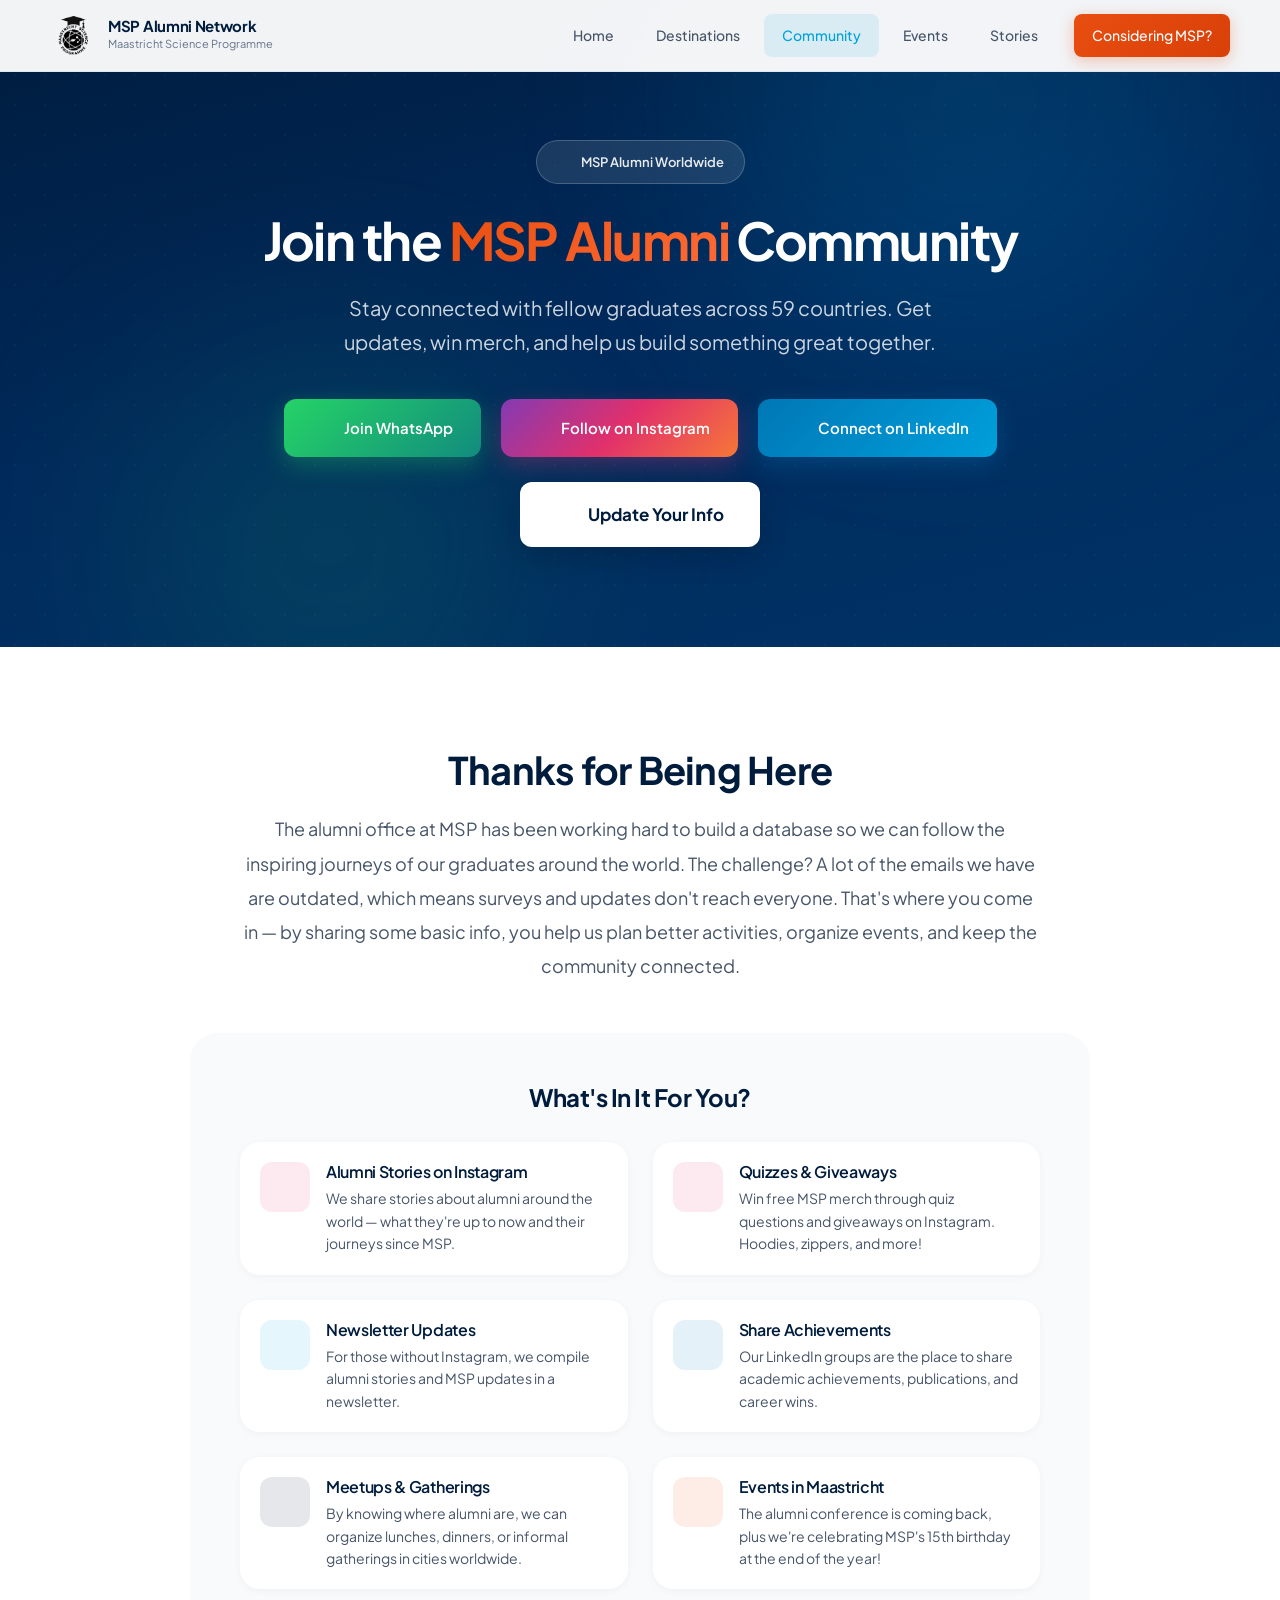
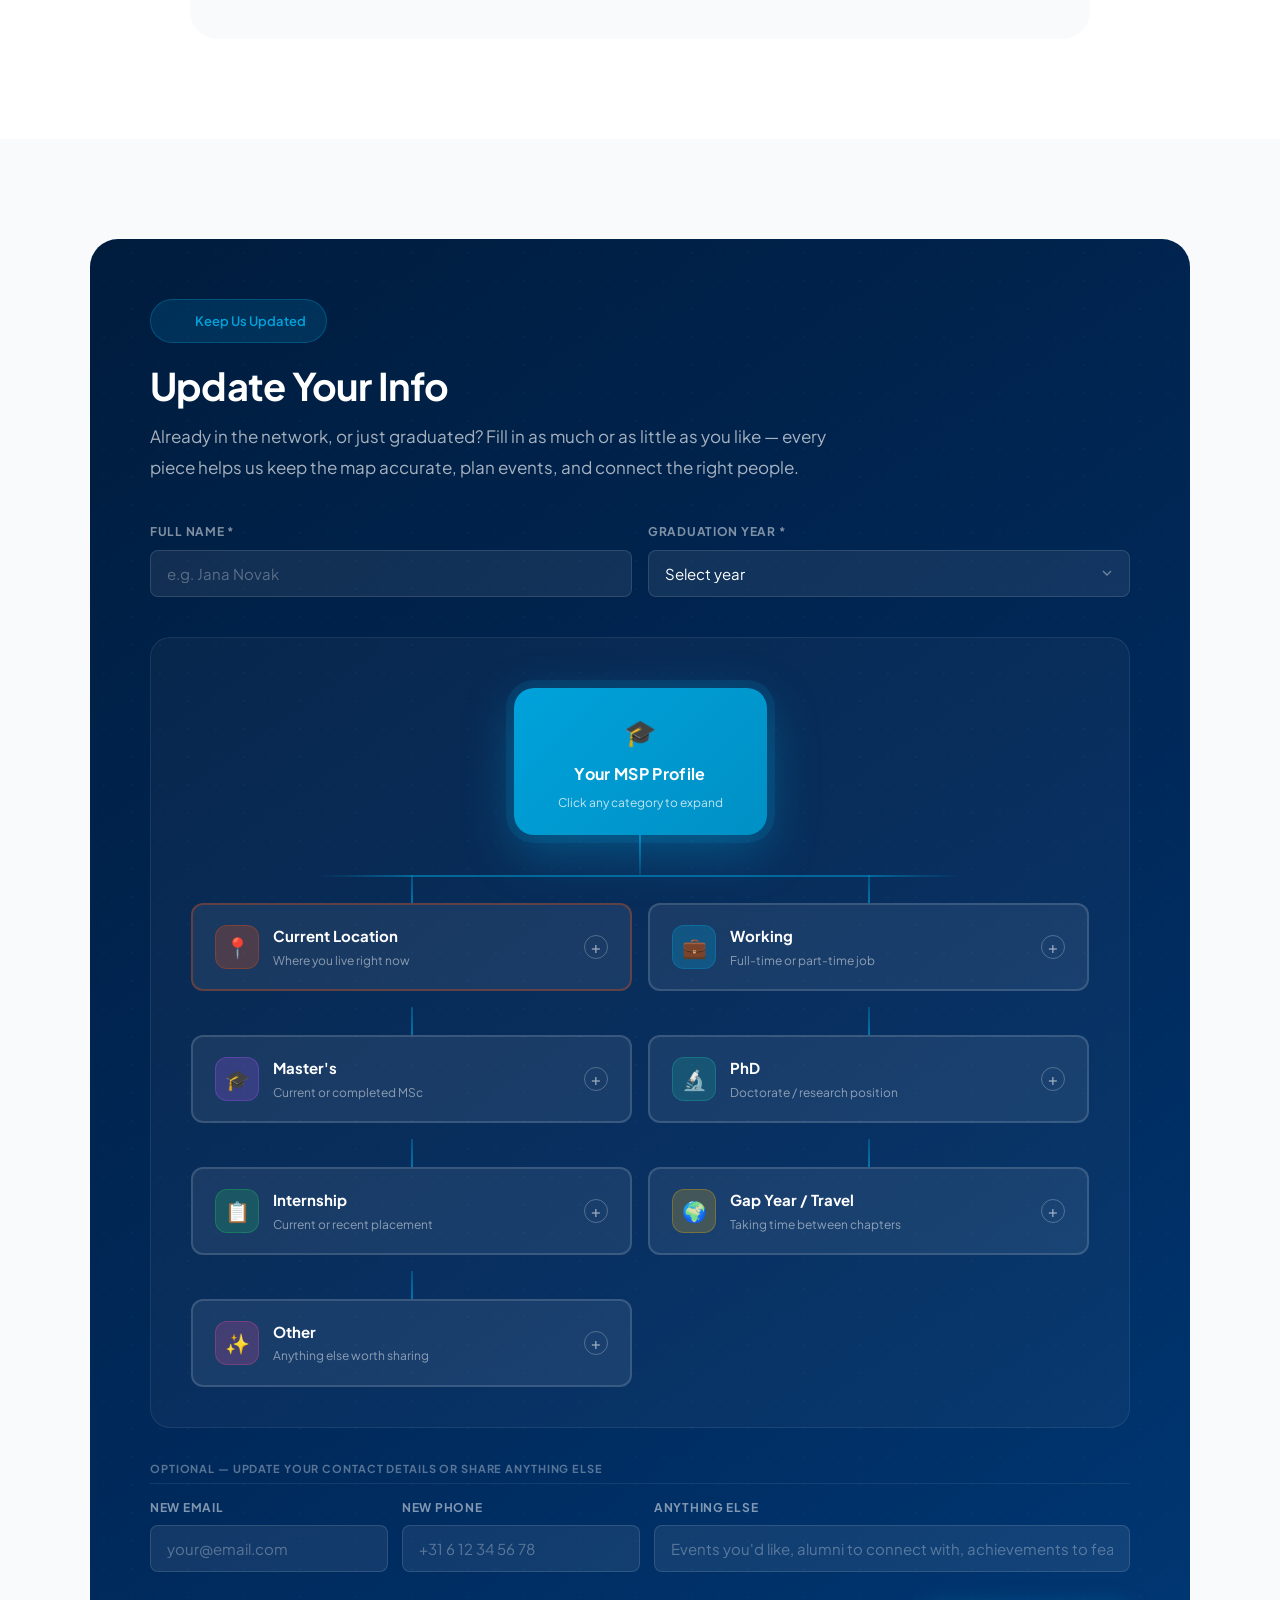
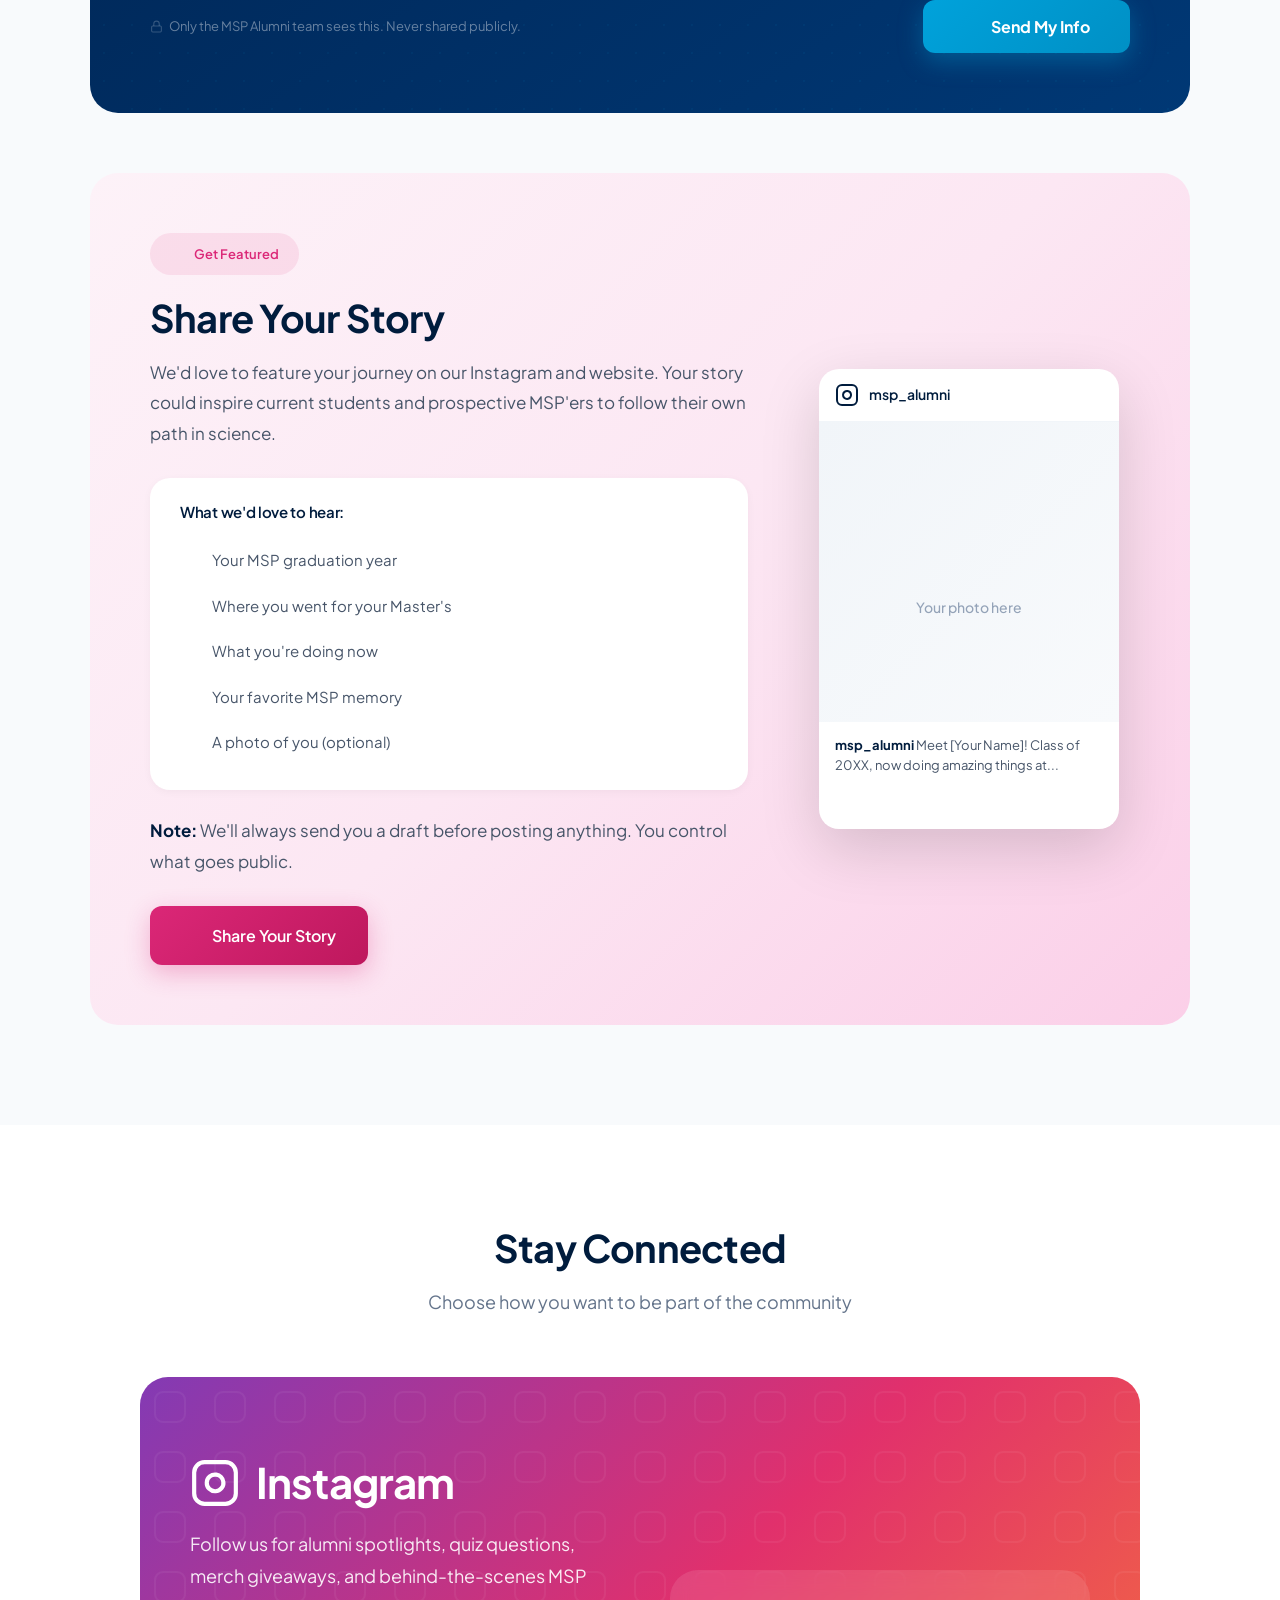
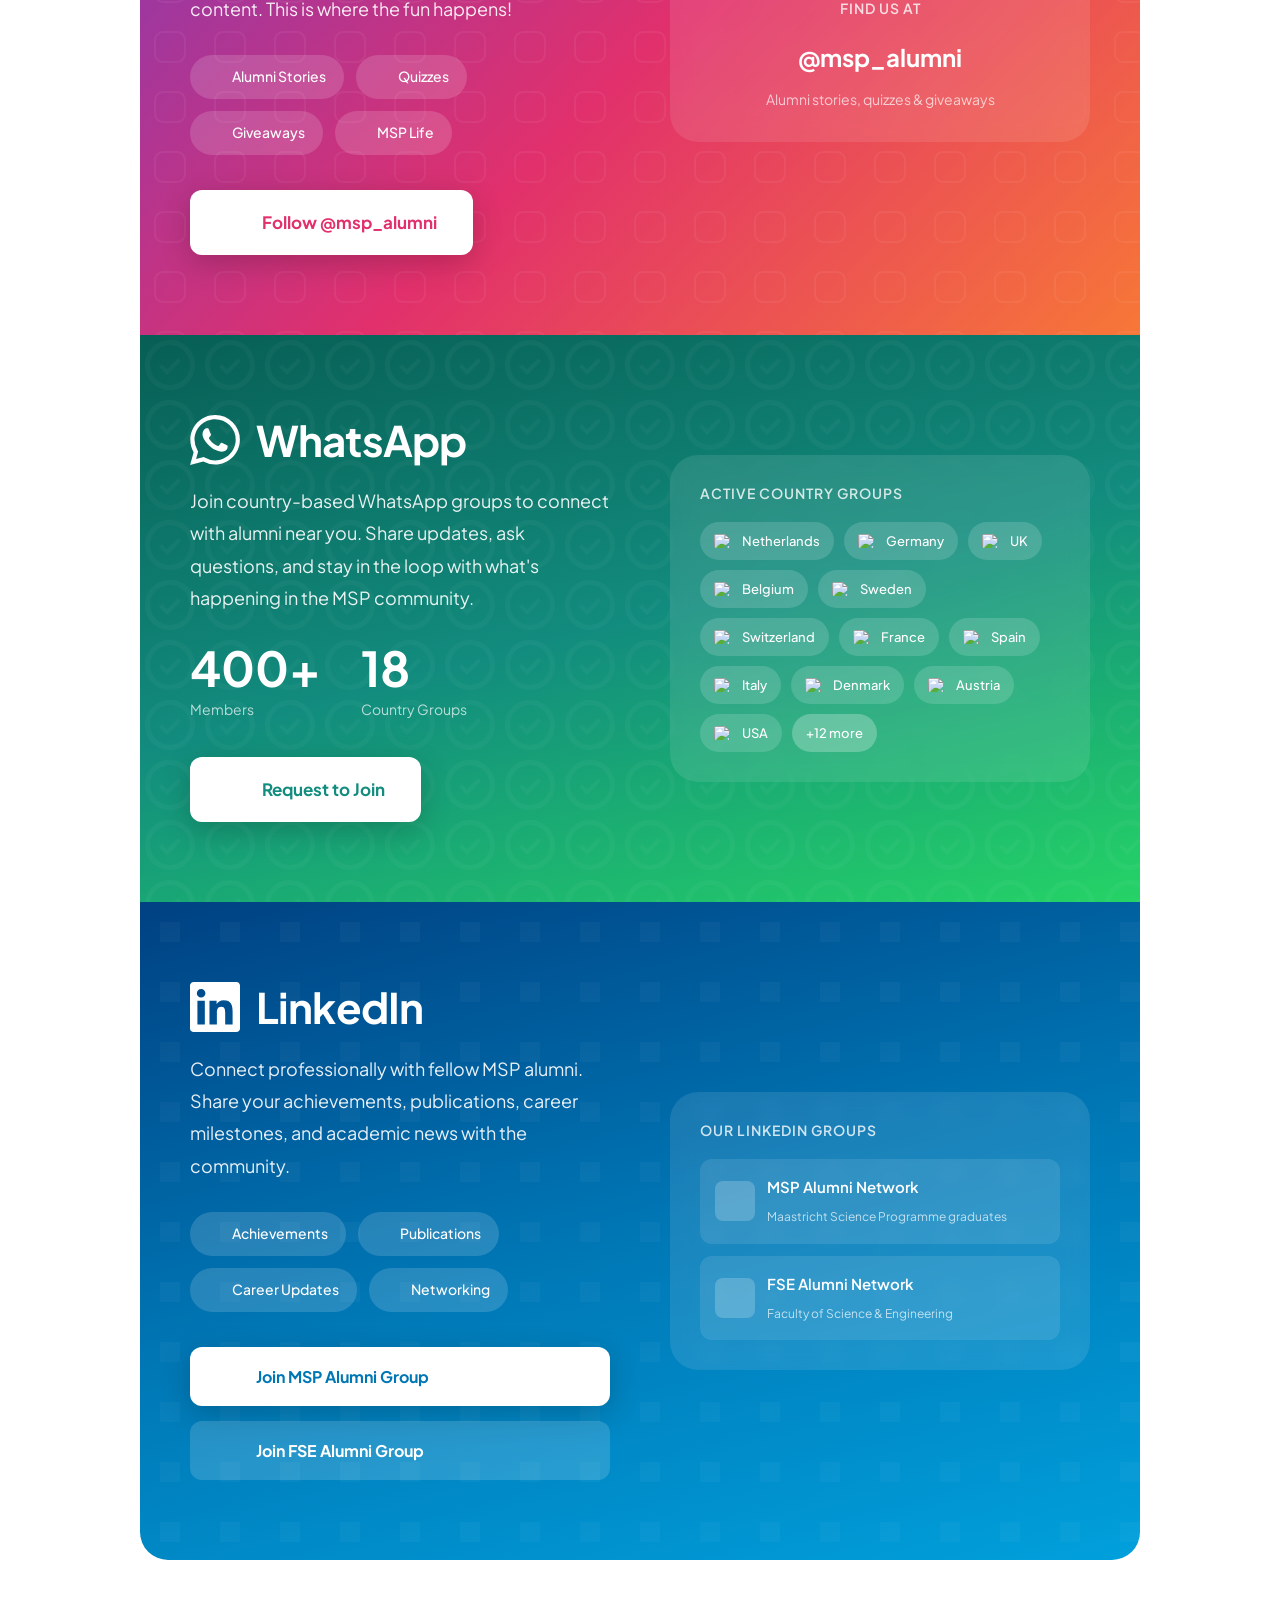
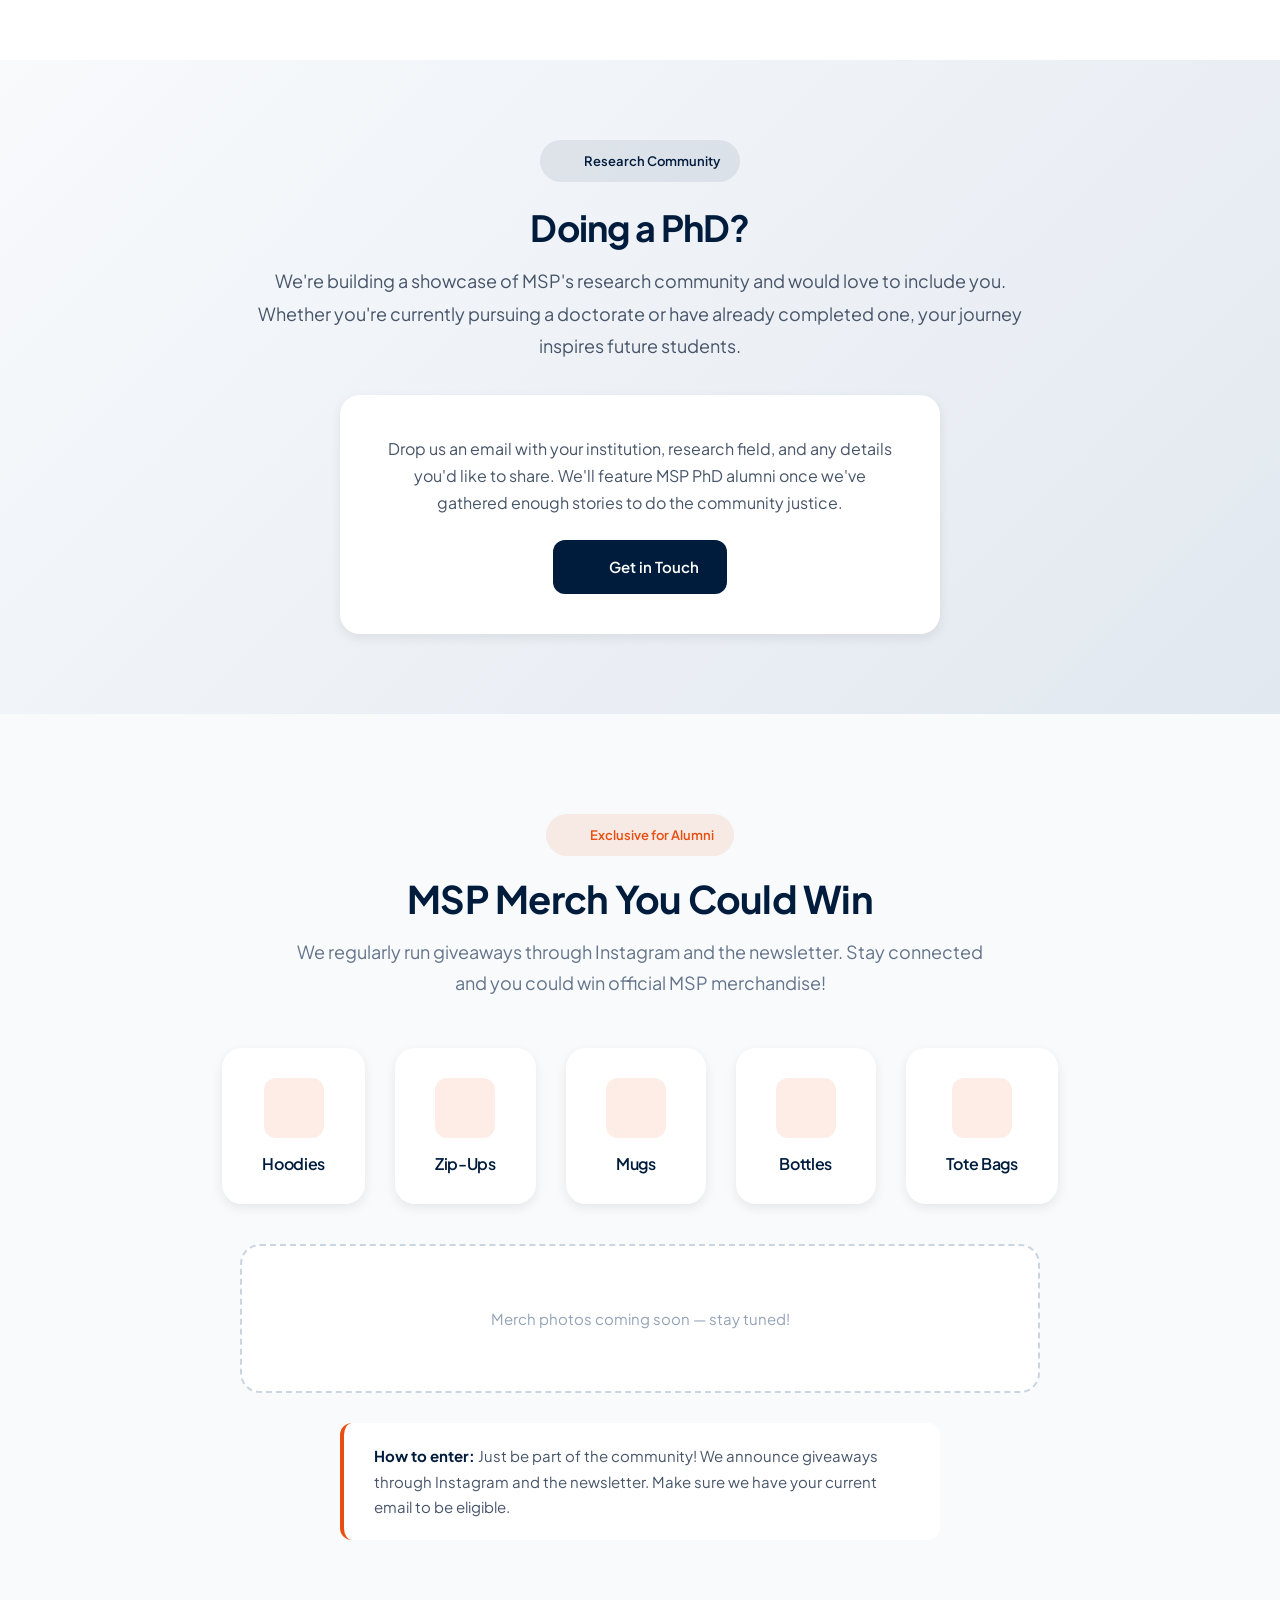
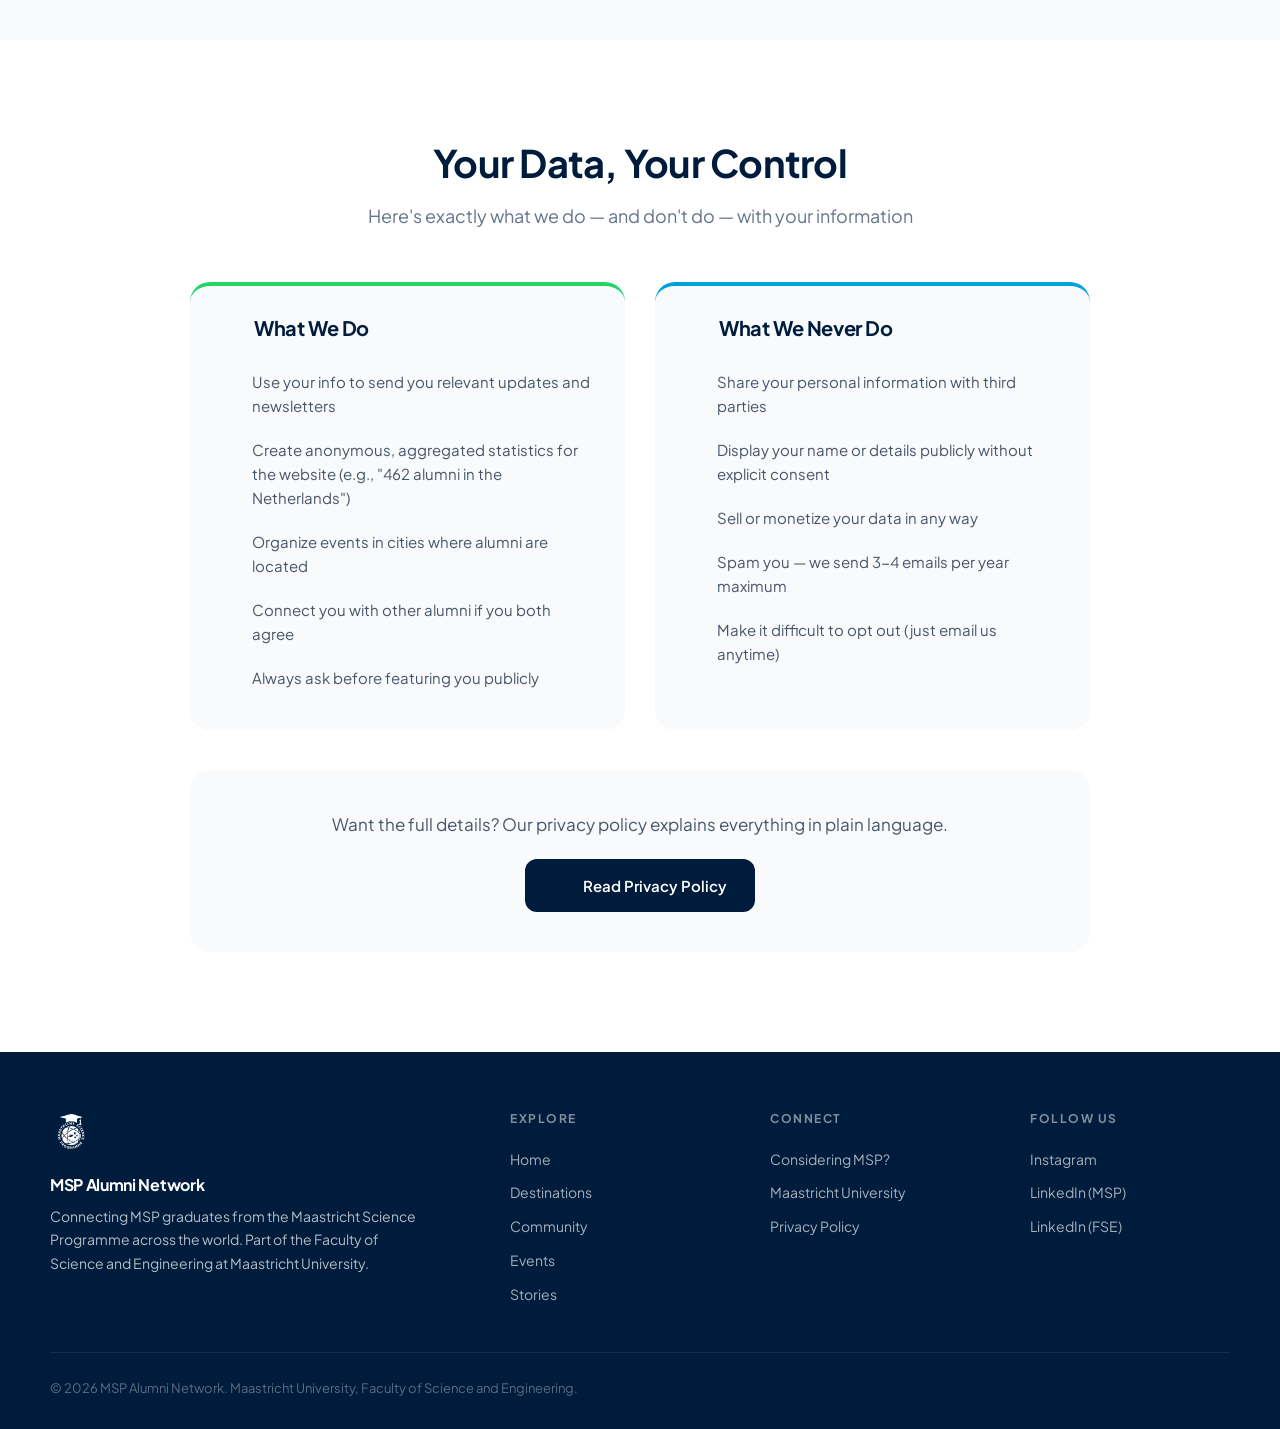
==== commit db9a2bcc: "Bring back the colourful community and photo events pages, MSP logo in the home hero, MSP15 card lin" ====
--- a/community.html
+++ b/community.html
@@ -1,339 +1,2780 @@
 <!DOCTYPE html>
 <html lang="en">
 <head>
-<meta charset="UTF-8" />
-<meta name="viewport" content="width=device-width, initial-scale=1.0" />
-<title>Community | MSP Alumni Network</title>
-<meta name="description" content="Update your details, join the country WhatsApp groups, and stay connected with MSP alumni worldwide." />
-<meta name="theme-color" content="#011B3C" />
-<link rel="icon" type="image/png" href="assets/logos/maastricht-science-programme-logo.png" />
-<link rel="stylesheet" href="assets/msp-ui/msp-ui.css" />
-<link rel="stylesheet" href="msp-redesign.css" />
+    <meta charset="UTF-8">
+    <meta name="viewport" content="width=device-width, initial-scale=1.0">
+    <link rel="manifest" href="manifest.json">
+    <meta name="theme-color" content="#001C3D">
+    <meta name="apple-mobile-web-app-capable" content="yes">
+    <meta name="apple-mobile-web-app-status-bar-style" content="black-translucent">
+    <meta name="apple-mobile-web-app-title" content="MSP Alumni">
+    <link rel="apple-touch-icon" href="assets/icons/icon-192x192.png">
+    <title>Join the Community | MSP Alumni Network</title>
+    <link rel="icon" type="image/png" href="assets/logos/maastricht-science-programme-logo.png">
+    <meta name="description" content="Stay connected with MSP graduates across 59 countries. Get exclusive updates, join WhatsApp groups, win merch, and be part of a global network." data-text-template="Stay connected with {totalAlumni-formatted} MSP graduates across {countriesLivingIn} countries. Get exclusive updates, join WhatsApp groups, win merch, and be part of a global network.">
+    
+    <!-- Fonts -->
+    <link rel="preconnect" href="https://fonts.googleapis.com">
+    <link rel="preconnect" href="https://fonts.gstatic.com" crossorigin>
+    <link href="https://fonts.googleapis.com/css2?family=Instrument+Serif:ital@0;1&family=Plus+Jakarta+Sans:wght@300;400;500;600;700;800&display=swap" rel="stylesheet">
+    <link rel="stylesheet" href="shared.css">
+
+    <!-- Lucide Icons -->
+    <script src="https://unpkg.com/lucide@0.576.0/dist/umd/lucide.js"></script>
+    <script src="data.js"></script>
+    <script src="data-bind.js"></script>
+    
+    <style>
+        :root {
+            --um-dark-blue: #001C3D;
+            --um-light-blue: #00A2DB;
+            --um-orange: #E84E10;
+            --um-white: #FFFFFF;
+            --um-gray-50: #f8fafc;
+            --um-gray-100: #f1f5f9;
+            --um-gray-200: #e2e8f0;
+            --um-gray-300: #cbd5e1;
+            --um-gray-400: #94a3b8;
+            --um-gray-500: #64748b;
+            --um-gray-600: #475569;
+            --um-gray-700: #334155;
+            --whatsapp-green: #25D366;
+            --whatsapp-dark: #128C7E;
+            --instagram-pink: #E1306C;
+            --linkedin-blue: #0077B5;
+            
+            --font-heading: var(--font-display);
+            --font-body: 'Plus Jakarta Sans', sans-serif;
+            
+            --shadow-sm: 0 2px 8px rgba(0,0,0,0.04);
+            --shadow-md: 0 4px 12px rgba(0,0,0,0.08);
+            --shadow-lg: 0 12px 40px rgba(0,0,0,0.12);
+            --shadow-xl: 0 20px 60px rgba(0,0,0,0.15);
+            
+            --radius-sm: 8px;
+            --radius-md: 12px;
+            --radius-lg: 20px;
+            --radius-xl: 28px;
+        }
+        
+        *, *::before, *::after { margin: 0; padding: 0; box-sizing: border-box; }
+        html { scroll-behavior: smooth; }
+        body { 
+            font-family: var(--font-body); 
+            font-size: 16px; 
+            line-height: 1.7; 
+            color: var(--um-dark-blue); 
+            background: var(--um-white);
+            overflow-x: hidden;
+        }
+        h1, h2, h3, h4 { font-family: var(--font-heading); line-height: 1.2; letter-spacing: -0.02em; }
+        a { color: var(--um-light-blue); text-decoration: none; transition: color 0.2s; }
+        a:hover { color: var(--um-orange); }
+        
+        /* Header */
+        header {
+            background: rgba(255,255,255,0.95);
+            backdrop-filter: blur(20px);
+            -webkit-backdrop-filter: blur(20px);
+            border-bottom: 1px solid var(--um-gray-200);
+            padding: 0 50px;
+            height: 72px;
+            display: flex;
+            justify-content: space-between;
+            align-items: center;
+            position: fixed;
+            top: 0; left: 0; right: 0;
+            z-index: 1000;
+            transition: box-shadow 0.3s;
+        }
+        header.scrolled { box-shadow: var(--shadow-md); }
+        .logo { display: flex; align-items: center; gap: 14px; text-decoration: none; }
+        .logo-img { height: 44px; }
+        .logo-text h1 { font-size: 15px; font-weight: 700; color: var(--um-dark-blue); margin: 0; }
+        .logo-text p { font-size: 11px; color: var(--um-gray-500); margin: 0; }
+        .header-nav { display: flex; gap: 6px; align-items: center; }
+        .header-nav a { font-size: 14px; font-weight: 500; padding: 10px 18px; border-radius: var(--radius-sm); color: var(--um-gray-600); transition: all 0.2s; }
+        .header-nav a:hover { background: var(--um-gray-100); color: var(--um-dark-blue); }
+        .header-nav a.active { background: rgba(0,162,219,0.1); color: var(--um-light-blue); }
+        .header-nav .btn-cta { 
+            background: linear-gradient(135deg, var(--um-orange), #d94008); 
+            color: white; 
+            margin-left: 12px;
+            box-shadow: 0 4px 15px rgba(232,78,16,0.3);
+        }
+        .header-nav .btn-cta:hover { transform: translateY(-1px); box-shadow: 0 6px 20px rgba(232,78,16,0.4); color: white; }
+
+        /* Mobile menu toggle button */
+        .menu-toggle {
+            display: none;
+            background: none;
+            border: none;
+            cursor: pointer;
+            padding: 8px;
+            z-index: 1002;
+            width: 32px;
+            height: 32px;
+            position: relative;
+            flex-shrink: 0;
+        }
+
+        .menu-toggle span {
+            display: block;
+            width: 22px;
+            height: 2px;
+            background: var(--um-dark-blue);
+            border-radius: 2px;
+            position: absolute;
+            left: 5px;
+            transition: all 0.3s cubic-bezier(0.4, 0, 0.2, 1);
+        }
+
+        .menu-toggle span:nth-child(1) { top: 8px; }
+        .menu-toggle span:nth-child(2) { top: 15px; }
+        .menu-toggle span:nth-child(3) { top: 22px; }
+
+        .menu-toggle.open span:nth-child(1) {
+            top: 15px;
+            transform: rotate(45deg);
+        }
+
+        .menu-toggle.open span:nth-child(2) {
+            opacity: 0;
+        }
+
+        .menu-toggle.open span:nth-child(3) {
+            top: 15px;
+            transform: rotate(-45deg);
+        }
+
+        header.scrolled .menu-toggle span {
+            background: white;
+        }
+
+        /* Mobile nav overlay */
+        @media (max-width: 900px) {
+            .menu-toggle {
+                display: block;
+            }
+
+            .header-nav {
+                position: fixed;
+                top: 0;
+                right: 0;
+                width: 280px;
+                height: 100vh;
+                height: 100dvh;
+                background: white;
+                flex-direction: column;
+                align-items: stretch;
+                padding: 80px 24px 32px;
+                gap: 0;
+                box-shadow: -4px 0 24px rgba(0,0,0,0.12);
+                transform: translateX(100%);
+                visibility: hidden;
+                transition: transform 0.35s cubic-bezier(0.4, 0, 0.2, 1), visibility 0.35s;
+                z-index: 1001;
+                overflow-y: auto;
+            }
+
+            .header-nav.open {
+                transform: translateX(0);
+                visibility: visible;
+            }
+
+            .header-nav a {
+                font-size: 16px;
+                padding: 14px 16px;
+                border-radius: var(--radius-sm);
+                color: var(--um-gray-600);
+                border-bottom: 1px solid var(--um-gray-100);
+            }
+
+            .header-nav a:last-child {
+                border-bottom: none;
+            }
+
+            .header-nav a:hover,
+            .header-nav a.active {
+                background: var(--um-gray-50);
+                color: var(--um-dark-blue);
+            }
+
+            .header-nav .btn-cta {
+                margin-left: 0;
+                margin-top: 12px;
+                text-align: center;
+            }
+        }
+
+        /* ============================================
+           HERO SECTION
+        ============================================ */
+        .hero {
+            background: linear-gradient(165deg, var(--um-dark-blue) 0%, #002a5c 50%, #003366 100%);
+            padding: 140px 50px 100px;
+            position: relative;
+            overflow: hidden;
+        }
+        
+        .hero-pattern {
+            position: absolute;
+            top: 0; left: 0; right: 0; bottom: 0;
+            background-image: radial-gradient(rgba(255,255,255,0.03) 1px, transparent 1px);
+            background-size: 30px 30px;
+        }
+        
+        .hero-glow {
+            position: absolute;
+            border-radius: 50%;
+            filter: blur(100px);
+            animation: glowPulse 8s ease-in-out infinite;
+        }
+        .hero-glow-1 { width: 500px; height: 500px; background: rgba(0,162,219,0.15); top: -150px; right: 5%; }
+        .hero-glow-2 { width: 400px; height: 400px; background: rgba(37,211,102,0.1); bottom: -100px; left: 10%; animation-delay: -4s; }
+        
+        @keyframes glowPulse {
+            0%, 100% { transform: scale(1); opacity: 0.6; }
+            50% { transform: scale(1.1); opacity: 0.8; }
+        }
+        
+        .particle-canvas {
+            position: absolute;
+            top: 0;
+            left: 0;
+            width: 100%;
+            height: 100%;
+            z-index: 0;
+            pointer-events: none;
+        }
+        
+        .hero-content {
+            max-width: 900px;
+            margin: 0 auto;
+            text-align: center;
+            position: relative;
+            z-index: 1;
+        }
+        
+        .hero-badge {
+            display: inline-flex;
+            align-items: center;
+            gap: 8px;
+            background: rgba(255,255,255,0.1);
+            border: 1px solid rgba(255,255,255,0.2);
+            padding: 10px 20px;
+            border-radius: 100px;
+            font-size: 13px;
+            font-weight: 600;
+            color: rgba(255,255,255,0.9);
+            margin-bottom: 25px;
+        }
+        .hero-badge i { width: 16px; height: 16px; color: var(--whatsapp-green); }
+        
+        .hero h1 {
+            font-size: 52px;
+            font-weight: 700;
+            color: white;
+            margin-bottom: 20px;
+            letter-spacing: -0.03em;
+        }
+        .hero h1 .highlight { 
+            background: linear-gradient(135deg, var(--um-orange), #ff6b35);
+            -webkit-background-clip: text;
+            -webkit-text-fill-color: transparent;
+            background-clip: text;
+        }
+        .hero p {
+            font-size: 20px;
+            color: rgba(255,255,255,0.8);
+            max-width: 650px;
+            margin: 0 auto 40px;
+            line-height: 1.7;
+        }
+        
+        /* Hero Social Buttons - Three in a row */
+        .hero-social-row {
+            display: flex;
+            justify-content: center;
+            gap: 20px;
+            margin-bottom: 25px;
+            flex-wrap: wrap;
+        }
+        
+        .hero-social-btn {
+            display: inline-flex;
+            align-items: center;
+            gap: 10px;
+            padding: 16px 28px;
+            border-radius: var(--radius-md);
+            font-weight: 600;
+            font-size: 15px;
+            color: white;
+            transition: all 0.3s;
+            text-decoration: none;
+        }
+        .hero-social-btn i { width: 22px; height: 22px; }
+        
+        .hero-social-btn.whatsapp {
+            background: linear-gradient(135deg, var(--whatsapp-green), var(--whatsapp-dark));
+            box-shadow: 0 8px 25px rgba(37,211,102,0.3);
+        }
+        .hero-social-btn.whatsapp:hover {
+            transform: translateY(-3px);
+            box-shadow: 0 12px 35px rgba(37,211,102,0.4);
+            color: white;
+        }
+        
+        .hero-social-btn.instagram {
+            background: linear-gradient(135deg, #833AB4, #E1306C, #F77737);
+            box-shadow: 0 8px 25px rgba(225,48,108,0.3);
+        }
+        .hero-social-btn.instagram:hover {
+            transform: translateY(-3px);
+            box-shadow: 0 12px 35px rgba(225,48,108,0.4);
+            color: white;
+        }
+        
+        .hero-social-btn.linkedin {
+            background: linear-gradient(135deg, #0077B5, #00a0dc);
+            box-shadow: 0 8px 25px rgba(0,119,181,0.3);
+        }
+        .hero-social-btn.linkedin:hover {
+            transform: translateY(-3px);
+            box-shadow: 0 12px 35px rgba(0,119,181,0.4);
+            color: white;
+        }
+        
+        /* Update Info Button Below */
+        .hero-update-btn {
+            display: inline-flex;
+            align-items: center;
+            gap: 10px;
+            padding: 18px 36px;
+            background: white;
+            color: var(--um-dark-blue);
+            border-radius: var(--radius-md);
+            font-weight: 700;
+            font-size: 17px;
+            transition: all 0.3s;
+            box-shadow: 0 8px 30px rgba(0,0,0,0.2);
+        }
+        .hero-update-btn:hover {
+            transform: translateY(-3px);
+            box-shadow: 0 12px 40px rgba(0,0,0,0.3);
+            color: var(--um-dark-blue);
+        }
+        .hero-update-btn i { width: 22px; height: 22px; color: var(--um-orange); }
+        
+        /* ============================================
+           WHY WE NEED YOU SECTION
+        ============================================ */
+        .why-section {
+            padding: 100px 50px;
+            background: white;
+        }
+        .why-container {
+            max-width: 900px;
+            margin: 0 auto;
+        }
+        .why-header {
+            text-align: center;
+            margin-bottom: 50px;
+        }
+        .why-header h2 {
+            font-size: 38px;
+            font-weight: 700;
+            color: var(--um-dark-blue);
+            margin-bottom: 20px;
+        }
+        .why-intro {
+            font-size: 18px;
+            color: var(--um-gray-600);
+            line-height: 1.9;
+            max-width: 800px;
+            margin: 0 auto;
+        }
+        
+        .why-benefits {
+            background: var(--um-gray-50);
+            border-radius: var(--radius-xl);
+            padding: 50px;
+            margin-top: 40px;
+        }
+        .why-benefits h3 {
+            font-size: 24px;
+            font-weight: 700;
+            color: var(--um-dark-blue);
+            margin-bottom: 30px;
+            text-align: center;
+        }
+        .benefits-grid {
+            display: grid;
+            grid-template-columns: repeat(2, 1fr);
+            gap: 25px;
+        }
+        .benefit-item {
+            display: flex;
+            gap: 16px;
+            padding: 20px;
+            background: white;
+            border-radius: var(--radius-lg);
+            box-shadow: var(--shadow-sm);
+        }
+        .benefit-icon {
+            width: 50px;
+            height: 50px;
+            border-radius: var(--radius-md);
+            display: flex;
+            align-items: center;
+            justify-content: center;
+            flex-shrink: 0;
+        }
+        .benefit-icon i { width: 24px; height: 24px; }
+        .benefit-icon.whatsapp { background: rgba(37,211,102,0.1); color: var(--whatsapp-green); }
+        .benefit-icon.instagram { background: rgba(225,48,108,0.1); color: var(--instagram-pink); }
+        .benefit-icon.linkedin { background: rgba(0,119,181,0.1); color: var(--linkedin-blue); }
+        .benefit-icon.newsletter { background: rgba(0,162,219,0.1); color: var(--um-light-blue); }
+        .benefit-icon.events { background: rgba(232,78,16,0.1); color: var(--um-orange); }
+        .benefit-icon.meetups { background: rgba(0,28,61,0.1); color: var(--um-dark-blue); }
+        
+        .benefit-text h4 {
+            font-size: 16px;
+            font-weight: 600;
+            color: var(--um-dark-blue);
+            margin-bottom: 6px;
+        }
+        .benefit-text p {
+            font-size: 14px;
+            color: var(--um-gray-600);
+            line-height: 1.6;
+            margin: 0;
+        }
+        
+        /* ============================================
+           FORM CARDS SECTION (Share Story + Update Info)
+        ============================================ */
+        .forms-section {
+            padding: 100px 50px;
+            background: var(--um-gray-50);
+        }
+        .forms-container {
+            max-width: 1100px;
+            margin: 0 auto;
+            display: flex;
+            flex-direction: column;
+            gap: 60px;
+        }
+        
+        /* Share Your Story Card */
+        .story-card {
+            background: linear-gradient(135deg, #fdf2f8 0%, #fce7f3 50%, #fbcfe8 100%);
+            border-radius: var(--radius-xl);
+            padding: 60px;
+            display: grid;
+            grid-template-columns: 1.3fr 0.7fr;
+            gap: 60px;
+            align-items: center;
+        }
+        
+        .story-badge {
+            display: inline-flex;
+            align-items: center;
+            gap: 8px;
+            background: rgba(219,39,119,0.1);
+            padding: 10px 20px;
+            border-radius: 100px;
+            font-size: 13px;
+            font-weight: 600;
+            color: #db2777;
+            margin-bottom: 20px;
+        }
+        .story-badge i { width: 16px; height: 16px; }
+        
+        .story-text h2 {
+            font-size: 38px;
+            font-weight: 700;
+            color: var(--um-dark-blue);
+            margin-bottom: 16px;
+        }
+        .story-text > p {
+            font-size: 17px;
+            color: var(--um-gray-600);
+            line-height: 1.8;
+            margin-bottom: 30px;
+        }
+        
+        .story-what-we-need {
+            background: white;
+            border-radius: var(--radius-lg);
+            padding: 25px 30px;
+            margin-bottom: 25px;
+            box-shadow: var(--shadow-sm);
+        }
+        .story-what-we-need h4 {
+            font-size: 15px;
+            font-weight: 600;
+            color: var(--um-dark-blue);
+            margin-bottom: 16px;
+        }
+        .story-what-we-need ul {
+            list-style: none;
+        }
+        .story-what-we-need ul li {
+            display: flex;
+            align-items: center;
+            gap: 12px;
+            padding: 10px 0;
+            color: var(--um-gray-600);
+            font-size: 15px;
+        }
+        .story-what-we-need ul li i { width: 20px; height: 20px; color: #db2777; flex-shrink: 0; }
+        
+        .story-note {
+            font-size: 14px;
+            color: var(--um-gray-500);
+            margin-bottom: 25px;
+        }
+        .story-note strong { color: var(--um-dark-blue); }
+        
+        .story-submit-btn {
+            display: inline-flex;
+            align-items: center;
+            gap: 10px;
+            padding: 16px 32px;
+            background: linear-gradient(135deg, #db2777, #be185d);
+            color: white;
+            border-radius: var(--radius-md);
+            font-weight: 600;
+            font-size: 16px;
+            transition: all 0.3s;
+            box-shadow: 0 8px 25px rgba(219,39,119,0.3);
+        }
+        .story-submit-btn:hover {
+            transform: translateY(-2px);
+            box-shadow: 0 12px 35px rgba(219,39,119,0.4);
+            color: white;
+        }
+        .story-submit-btn i { width: 20px; height: 20px; }
+        
+        /* Instagram Mockup */
+        .story-preview {
+            display: flex;
+            justify-content: center;
+        }
+        .instagram-mockup {
+            background: white;
+            border-radius: 20px;
+            width: 300px;
+            box-shadow: var(--shadow-xl);
+            overflow: hidden;
+        }
+        .instagram-header {
+            display: flex;
+            align-items: center;
+            gap: 10px;
+            padding: 14px 16px;
+            border-bottom: 1px solid var(--um-gray-100);
+        }
+        .instagram-header svg { width: 24px; height: 24px; }
+        .instagram-header span { font-weight: 600; font-size: 14px; color: var(--um-dark-blue); }
+        .instagram-image {
+            aspect-ratio: 1;
+            background: linear-gradient(135deg, var(--um-gray-100), var(--um-gray-50));
+        }
+        .instagram-placeholder {
+            width: 100%;
+            height: 100%;
+            display: flex;
+            flex-direction: column;
+            align-items: center;
+            justify-content: center;
+            color: var(--um-gray-400);
+        }
+        .instagram-placeholder i { width: 60px; height: 60px; margin-bottom: 12px; }
+        .instagram-placeholder span { font-size: 14px; font-weight: 500; }
+        .instagram-caption {
+            padding: 14px 16px;
+        }
+        .instagram-caption p {
+            font-size: 13px;
+            color: var(--um-gray-600);
+            line-height: 1.5;
+            margin: 0;
+        }
+        .instagram-caption strong { color: var(--um-dark-blue); }
+        .instagram-actions {
+            display: flex;
+            gap: 16px;
+            padding: 0 16px 16px;
+        }
+        .instagram-actions i { width: 24px; height: 24px; color: var(--um-gray-700); }
+        
+        /* ============================================
+           UPDATE INFO CARD — NODE DIAGRAM FORM
+        ============================================ */
+        .update-card {
+            background: linear-gradient(145deg, #001C3D 0%, #002a5c 60%, #003875 100%);
+            border-radius: var(--radius-xl);
+            padding: 60px;
+            position: relative;
+            overflow: hidden;
+        }
+        .update-card::before {
+            content: '';
+            position: absolute;
+            inset: 0;
+            background-image: radial-gradient(rgba(0,162,219,0.06) 1px, transparent 1px);
+            background-size: 28px 28px;
+            pointer-events: none;
+        }
+
+        .update-card-header {
+            margin-bottom: 40px;
+            position: relative;
+            z-index: 1;
+        }
+        .update-badge {
+            display: inline-flex;
+            align-items: center;
+            gap: 8px;
+            background: rgba(0,162,219,0.15);
+            border: 1px solid rgba(0,162,219,0.3);
+            padding: 10px 20px;
+            border-radius: 100px;
+            font-size: 13px;
+            font-weight: 600;
+            color: var(--um-light-blue);
+            margin-bottom: 20px;
+        }
+        .update-badge i { width: 16px; height: 16px; }
+        .update-card-header h2 {
+            font-size: 38px;
+            font-weight: 700;
+            color: white;
+            margin-bottom: 12px;
+        }
+        .update-card-header > p {
+            font-size: 17px;
+            color: rgba(255,255,255,0.65);
+            line-height: 1.8;
+            max-width: 700px;
+        }
+
+        /* Identity row at top */
+        .update-identity-row {
+            display: grid;
+            grid-template-columns: 1fr 1fr;
+            gap: 16px;
+            margin-bottom: 40px;
+            position: relative;
+            z-index: 1;
+        }
+        .update-field-group {
+            display: flex;
+            flex-direction: column;
+            gap: 7px;
+        }
+        .update-field-group label {
+            font-size: 12px;
+            font-weight: 700;
+            letter-spacing: 0.06em;
+            text-transform: uppercase;
+            color: rgba(255,255,255,0.5);
+        }
+        .update-field-group input,
+        .update-field-group select {
+            padding: 13px 16px;
+            border: 1.5px solid rgba(255,255,255,0.12);
+            border-radius: var(--radius-sm);
+            font-family: var(--font-body);
+            font-size: 15px;
+            color: white;
+            background: rgba(255,255,255,0.07);
+            outline: none;
+            transition: border-color 0.2s, background 0.2s, box-shadow 0.2s;
+            width: 100%;
+        }
+        .update-field-group input::placeholder { color: rgba(255,255,255,0.3); }
+        .update-field-group input:focus,
+        .update-field-group select:focus {
+            border-color: var(--um-light-blue);
+            background: rgba(0,162,219,0.1);
+            box-shadow: 0 0 0 3px rgba(0,162,219,0.15);
+        }
+        .update-field-group select {
+            appearance: none;
+            background-image: url("data:image/svg+xml,%3Csvg xmlns='http://www.w3.org/2000/svg' width='16' height='16' viewBox='0 0 24 24' fill='none' stroke='rgba(255,255,255,0.4)' stroke-width='2'%3E%3Cpath d='m6 9 6 6 6-6'/%3E%3C/svg%3E");
+            background-repeat: no-repeat;
+            background-position: right 14px center;
+            padding-right: 40px;
+            cursor: pointer;
+        }
+        .update-field-group select option { background: #001C3D; color: white; }
+
+        /* Node diagram wrapper */
+        .node-diagram-wrapper {
+            position: relative;
+            z-index: 1;
+            background: rgba(255,255,255,0.03);
+            border: 1px solid rgba(255,255,255,0.08);
+            border-radius: var(--radius-lg);
+            padding: 50px 40px 40px;
+            margin-bottom: 32px;
+        }
+
+        /* Central node */
+        .node-center {
+            position: relative;
+            display: flex;
+            justify-content: center;
+            /* vertical stem going down to branches */
+            padding-bottom: 40px;
+        }
+        /* The vertical line from center node downward */
+        .node-center::after {
+            content: '';
+            position: absolute;
+            bottom: 0;
+            left: 50%;
+            transform: translateX(-50%);
+            width: 2px;
+            height: 40px;
+            background: linear-gradient(to bottom, rgba(0,162,219,0.7), rgba(0,162,219,0.2));
+        }
+
+        .node-bubble-center {
+            display: flex;
+            flex-direction: column;
+            align-items: center;
+            gap: 6px;
+            background: linear-gradient(135deg, var(--um-light-blue), #0090c5);
+            border-radius: 20px;
+            padding: 22px 44px;
+            box-shadow: 0 0 0 8px rgba(0,162,219,0.12), 0 16px 50px rgba(0,162,219,0.35);
+            cursor: default;
+            position: relative;
+            z-index: 2;
+        }
+        .node-bubble-center .node-icon { font-size: 26px; }
+        .node-bubble-center .node-label {
+            font-size: 16px;
+            font-weight: 700;
+            color: white;
+            letter-spacing: 0.02em;
+        }
+        .node-bubble-center .node-sublabel {
+            font-size: 12px;
+            color: rgba(255,255,255,0.75);
+        }
+
+        /* Horizontal bar connecting all branch columns */
+        .node-connector-bar {
+            position: relative;
+            display: flex;
+            justify-content: center;
+            margin-bottom: 0;
+        }
+        .node-connector-bar::before {
+            content: '';
+            position: absolute;
+            top: 0;
+            left: 14%;
+            right: 14%;
+            height: 2px;
+            background: linear-gradient(to right,
+                transparent,
+                rgba(0,162,219,0.5) 15%,
+                rgba(0,162,219,0.5) 85%,
+                transparent
+            );
+        }
+
+        /* Branch rows */
+        .node-branches {
+            display: grid;
+            grid-template-columns: 1fr 1fr;
+            gap: 16px;
+            padding-top: 0;
+        }
+
+        /* Branch group */
+        .node-branch {
+            display: flex;
+            flex-direction: column;
+            gap: 0;
+            position: relative;
+            /* vertical stem from top of each branch upward to connector bar */
+            padding-top: 28px;
+        }
+        .node-branch::before {
+            content: '';
+            position: absolute;
+            top: 0;
+            left: 50%;
+            transform: translateX(-50%);
+            width: 2px;
+            height: 28px;
+            background: linear-gradient(to bottom, rgba(0,162,219,0.3), rgba(0,162,219,0.6));
+        }
+
+        /* Branch header bubble (clickable) */
+        .node-branch-head {
+            display: flex;
+            align-items: center;
+            gap: 14px;
+            padding: 18px 22px;
+            border-radius: var(--radius-md);
+            border: 2px solid rgba(255,255,255,0.14);
+            background: rgba(255,255,255,0.07);
+            cursor: pointer;
+            transition: all 0.25s;
+            user-select: none;
+            position: relative;
+        }
+        .node-branch-head:hover {
+            border-color: rgba(0,162,219,0.6);
+            background: rgba(0,162,219,0.12);
+            transform: translateY(-1px);
+            box-shadow: 0 6px 20px rgba(0,0,0,0.2);
+        }
+        .node-branch-head.active {
+            border-color: var(--um-light-blue);
+            background: rgba(0,162,219,0.18);
+            box-shadow: 0 0 0 4px rgba(0,162,219,0.12), 0 6px 20px rgba(0,0,0,0.2);
+        }
+        .node-branch-head.location-head { border-color: rgba(232,78,16,0.35); }
+        .node-branch-head.location-head:hover { border-color: var(--um-orange); background: rgba(232,78,16,0.12); }
+        .node-branch-head.location-head.active { border-color: var(--um-orange); background: rgba(232,78,16,0.18); box-shadow: 0 0 0 4px rgba(232,78,16,0.12), 0 6px 20px rgba(0,0,0,0.2); }
+
+        .branch-icon {
+            width: 44px;
+            height: 44px;
+            border-radius: 12px;
+            display: flex;
+            align-items: center;
+            justify-content: center;
+            font-size: 20px;
+            flex-shrink: 0;
+        }
+        .branch-icon.blue   { background: rgba(0,162,219,0.25);  border: 1px solid rgba(0,162,219,0.3); }
+        .branch-icon.orange { background: rgba(232,78,16,0.25);  border: 1px solid rgba(232,78,16,0.3); }
+        .branch-icon.green  { background: rgba(34,197,94,0.2);   border: 1px solid rgba(34,197,94,0.3); }
+        .branch-icon.purple { background: rgba(168,85,247,0.2);  border: 1px solid rgba(168,85,247,0.3); }
+        .branch-icon.yellow { background: rgba(234,179,8,0.2);   border: 1px solid rgba(234,179,8,0.3); }
+        .branch-icon.pink   { background: rgba(236,72,153,0.2);  border: 1px solid rgba(236,72,153,0.3); }
+        .branch-icon.teal   { background: rgba(20,184,166,0.2);  border: 1px solid rgba(20,184,166,0.3); }
+
+        .branch-meta { flex: 1; min-width: 0; }
+        .branch-name {
+            font-size: 15px;
+            font-weight: 700;
+            color: white;
+            white-space: nowrap;
+            overflow: hidden;
+            text-overflow: ellipsis;
+        }
+        .branch-desc {
+            font-size: 12px;
+            color: rgba(255,255,255,0.5);
+            margin-top: 2px;
+        }
+        .branch-toggle {
+            width: 24px;
+            height: 24px;
+            border-radius: 50%;
+            border: 1.5px solid rgba(255,255,255,0.25);
+            display: flex;
+            align-items: center;
+            justify-content: center;
+            font-size: 16px;
+            line-height: 1;
+            color: rgba(255,255,255,0.6);
+            transition: all 0.25s;
+            flex-shrink: 0;
+        }
+        .node-branch-head.active .branch-toggle {
+            background: var(--um-light-blue);
+            border-color: var(--um-light-blue);
+            color: white;
+            transform: rotate(45deg);
+        }
+        .node-branch-head.location-head.active .branch-toggle {
+            background: var(--um-orange);
+            border-color: var(--um-orange);
+        }
+
+        /* Expanding fields panel */
+        .branch-fields {
+            overflow: hidden;
+            max-height: 0;
+            transition: max-height 0.4s cubic-bezier(0.4,0,0.2,1), opacity 0.3s;
+            opacity: 0;
+        }
+        .branch-fields.open {
+            max-height: 300px;
+            opacity: 1;
+        }
+        .branch-fields-inner {
+            padding: 12px 0 4px 12px;
+            display: flex;
+            flex-direction: column;
+            gap: 10px;
+            border-left: 2px solid rgba(0,162,219,0.25);
+            margin-left: 18px;
+            margin-top: 8px;
+            padding-left: 20px;
+        }
+        .branch-fields-inner.orange-line { border-left-color: rgba(232,78,16,0.35); }
+
+        .branch-input-group {
+            display: flex;
+            flex-direction: column;
+            gap: 5px;
+        }
+        .branch-input-label {
+            font-size: 11px;
+            font-weight: 600;
+            letter-spacing: 0.05em;
+            text-transform: uppercase;
+            color: rgba(255,255,255,0.4);
+        }
+        .branch-input,
+        .branch-textarea {
+            padding: 10px 14px;
+            border: 1.5px solid rgba(255,255,255,0.1);
+            border-radius: var(--radius-sm);
+            font-family: var(--font-body);
+            font-size: 13px;
+            color: white;
+            background: rgba(255,255,255,0.05);
+            outline: none;
+            transition: border-color 0.2s, background 0.2s, box-shadow 0.2s;
+            width: 100%;
+        }
+        .branch-input::placeholder,
+        .branch-textarea::placeholder { color: rgba(255,255,255,0.25); }
+        .branch-input:focus,
+        .branch-textarea:focus {
+            border-color: var(--um-light-blue);
+            background: rgba(0,162,219,0.08);
+            box-shadow: 0 0 0 2px rgba(0,162,219,0.12);
+        }
+        .branch-textarea { resize: none; min-height: 70px; }
+
+        /* Extras row at bottom */
+        .update-extras {
+            position: relative;
+            z-index: 1;
+            display: grid;
+            grid-template-columns: 1fr 1fr 2fr;
+            gap: 14px;
+            margin-bottom: 28px;
+        }
+        .update-extras-label {
+            grid-column: 1 / -1;
+            font-size: 11px;
+            font-weight: 700;
+            letter-spacing: 0.08em;
+            text-transform: uppercase;
+            color: rgba(255,255,255,0.35);
+            padding-bottom: 4px;
+            border-bottom: 1px solid rgba(255,255,255,0.08);
+        }
+
+        /* Submit area */
+        .update-submit-area {
+            position: relative;
+            z-index: 1;
+            display: flex;
+            align-items: center;
+            justify-content: space-between;
+            gap: 20px;
+            flex-wrap: wrap;
+        }
+        .update-privacy-note {
+            font-size: 13px;
+            color: rgba(255,255,255,0.4);
+            display: flex;
+            align-items: center;
+            gap: 6px;
+        }
+        .update-privacy-note svg { width: 13px; height: 13px; opacity: 0.5; }
+
+        .update-submit-btn {
+            display: inline-flex;
+            align-items: center;
+            gap: 10px;
+            padding: 16px 40px;
+            background: linear-gradient(135deg, var(--um-light-blue), #0090c5);
+            color: white;
+            border: none;
+            border-radius: var(--radius-md);
+            font-family: var(--font-body);
+            font-weight: 700;
+            font-size: 16px;
+            cursor: pointer;
+            transition: all 0.3s;
+            box-shadow: 0 8px 25px rgba(0,162,219,0.35);
+        }
+        .update-submit-btn:hover {
+            transform: translateY(-2px);
+            box-shadow: 0 12px 35px rgba(0,162,219,0.5);
+        }
+        .update-submit-btn:disabled { opacity: 0.6; cursor: not-allowed; transform: none; }
+        .update-submit-btn i { width: 18px; height: 18px; }
+
+        /* Success */
+        .update-success {
+            display: none;
+            text-align: center;
+            padding: 60px 32px;
+            position: relative;
+            z-index: 1;
+        }
+        .update-success.visible { display: block; }
+        .update-success-ring {
+            width: 72px; height: 72px;
+            border-radius: 50%;
+            background: linear-gradient(135deg, #22c55e, #16a34a);
+            display: flex; align-items: center; justify-content: center;
+            margin: 0 auto 20px;
+            box-shadow: 0 0 0 12px rgba(34,197,94,0.12);
+        }
+        .update-success-ring i { width: 34px; height: 34px; color: white; }
+        .update-success h3 { font-size: 26px; font-weight: 700; color: white; margin-bottom: 10px; }
+        .update-success p { font-size: 15px; color: rgba(255,255,255,0.6); max-width: 500px; margin: 0 auto; }
+
+        /* Error */
+        .update-error-msg {
+            display: none;
+            background: rgba(220,38,38,0.1);
+            border: 1px solid rgba(220,38,38,0.3);
+            color: #fca5a5;
+            padding: 12px 16px;
+            border-radius: var(--radius-sm);
+            font-size: 13px;
+            margin-top: 14px;
+            position: relative; z-index: 1;
+        }
+        .update-error-msg.visible { display: block; }
+
+        @media (max-width: 768px) {
+            .update-identity-row { grid-template-columns: 1fr; }
+            .node-branches { grid-template-columns: 1fr; }
+            .update-extras { grid-template-columns: 1fr; }
+        }
+        
+        /* ============================================
+           PLATFORM CARDS SECTION (Instagram, WhatsApp, LinkedIn)
+        ============================================ */
+        .platforms-section {
+            padding: 100px 50px;
+            background: white;
+        }
+        .platforms-container {
+            max-width: 1000px;
+            margin: 0 auto;
+            display: flex;
+            flex-direction: column;
+            gap: 0;
+        }
+        .platforms-header {
+            text-align: center;
+            margin-bottom: 60px;
+        }
+        .platforms-header h2 {
+            font-size: 38px;
+            font-weight: 700;
+            color: var(--um-dark-blue);
+            margin-bottom: 16px;
+        }
+        .platforms-header p {
+            font-size: 18px;
+            color: var(--um-gray-500);
+        }
+        
+        /* Instagram Platform Card */
+        .instagram-section {
+            padding: 80px 50px;
+            background: linear-gradient(135deg, #833AB4 0%, #E1306C 50%, #F77737 100%);
+            position: relative;
+            overflow: hidden;
+            border-radius: var(--radius-xl) var(--radius-xl) 0 0;
+        }
+        .instagram-pattern {
+            position: absolute;
+            top: 0; left: 0; right: 0; bottom: 0;
+            background-image: url("data:image/svg+xml,%3Csvg width='60' height='60' viewBox='0 0 60 60' xmlns='http://www.w3.org/2000/svg'%3E%3Crect x='15' y='15' width='30' height='30' rx='8' fill='none' stroke='%23ffffff' stroke-opacity='0.05' stroke-width='2'/%3E%3C/svg%3E");
+            background-size: 60px 60px;
+        }
+        
+        .instagram-content {
+            max-width: 900px;
+            margin: 0 auto;
+            display: grid;
+            grid-template-columns: 1fr 1fr;
+            gap: 60px;
+            align-items: center;
+            position: relative;
+            z-index: 1;
+        }
+        
+        .instagram-text h2 {
+            font-size: 42px;
+            font-weight: 700;
+            color: white;
+            margin-bottom: 20px;
+            display: flex;
+            align-items: center;
+            gap: 16px;
+        }
+        .instagram-logo {
+            width: 50px;
+            height: 50px;
+        }
+        .instagram-text p {
+            font-size: 18px;
+            color: rgba(255,255,255,0.9);
+            margin-bottom: 30px;
+            line-height: 1.8;
+        }
+        
+        .instagram-features {
+            display: flex;
+            flex-wrap: wrap;
+            gap: 12px;
+            margin-bottom: 35px;
+        }
+        .instagram-features span {
+            display: inline-flex;
+            align-items: center;
+            gap: 8px;
+            background: rgba(255,255,255,0.15);
+            padding: 10px 18px;
+            border-radius: 100px;
+            font-size: 14px;
+            color: white;
+            font-weight: 500;
+        }
+        .instagram-features span i { width: 16px; height: 16px; }
+        
+        .instagram-join-btn {
+            display: inline-flex;
+            align-items: center;
+            gap: 12px;
+            padding: 18px 36px;
+            background: white;
+            color: #E1306C;
+            border-radius: var(--radius-md);
+            font-weight: 700;
+            font-size: 17px;
+            transition: all 0.3s;
+            box-shadow: 0 8px 30px rgba(0,0,0,0.2);
+        }
+        .instagram-join-btn:hover {
+            transform: translateY(-3px);
+            box-shadow: 0 12px 40px rgba(0,0,0,0.3);
+            color: #E1306C;
+        }
+        .instagram-join-btn i { width: 24px; height: 24px; }
+        
+        .instagram-preview-box {
+            background: rgba(255,255,255,0.1);
+            border-radius: var(--radius-xl);
+            padding: 30px;
+            backdrop-filter: blur(10px);
+            text-align: center;
+        }
+        .instagram-preview-box h4 {
+            font-size: 14px;
+            font-weight: 600;
+            color: rgba(255,255,255,0.8);
+            text-transform: uppercase;
+            letter-spacing: 1px;
+            margin-bottom: 20px;
+        }
+        .instagram-handle {
+            font-size: 24px;
+            font-weight: 700;
+            color: white;
+            margin-bottom: 10px;
+        }
+        .instagram-handle-sub {
+            font-size: 14px;
+            color: rgba(255,255,255,0.7);
+        }
+        
+        /* WhatsApp Platform Card */
+        .whatsapp-section {
+            padding: 80px 50px;
+            background: linear-gradient(165deg, #075E54 0%, #128C7E 50%, #25D366 100%);
+            position: relative;
+            overflow: hidden;
+        }
+        .whatsapp-pattern {
+            position: absolute;
+            top: 0; left: 0; right: 0; bottom: 0;
+            background-image: url("data:image/svg+xml,%3Csvg width='60' height='60' viewBox='0 0 60 60' xmlns='http://www.w3.org/2000/svg'%3E%3Cpath d='M30 5c13.8 0 25 11.2 25 25S43.8 55 30 55 5 43.8 5 30 16.2 5 30 5zm0 5C19 10 10 19 10 30s9 20 20 20 20-9 20-20-9-20-20-20zm-3 30l-8-8 2.8-2.8L27 34.4l11.2-11.2L41 26 27 40z' fill='%23ffffff' fill-opacity='0.03'/%3E%3C/svg%3E");
+            background-size: 60px 60px;
+        }
+        
+        .whatsapp-content {
+            max-width: 900px;
+            margin: 0 auto;
+            display: grid;
+            grid-template-columns: 1fr 1fr;
+            gap: 60px;
+            align-items: center;
+            position: relative;
+            z-index: 1;
+        }
+        
+        .whatsapp-text h2 {
+            font-size: 42px;
+            font-weight: 700;
+            color: white;
+            margin-bottom: 20px;
+            display: flex;
+            align-items: center;
+            gap: 16px;
+        }
+        .whatsapp-logo {
+            width: 50px;
+            height: 50px;
+        }
+        .whatsapp-text p {
+            font-size: 18px;
+            color: rgba(255,255,255,0.9);
+            margin-bottom: 30px;
+            line-height: 1.8;
+        }
+        
+        .whatsapp-stats {
+            display: flex;
+            gap: 40px;
+            margin-bottom: 35px;
+        }
+        .whatsapp-stat {
+            text-align: left;
+        }
+        .whatsapp-stat-number {
+            font-family: var(--font-heading);
+            font-size: 48px;
+            font-weight: 700;
+            color: white;
+            line-height: 1;
+        }
+        .whatsapp-stat-label {
+            font-size: 14px;
+            color: rgba(255,255,255,0.7);
+            margin-top: 6px;
+        }
+        
+        .whatsapp-join-btn {
+            display: inline-flex;
+            align-items: center;
+            gap: 12px;
+            padding: 18px 36px;
+            background: white;
+            color: var(--whatsapp-dark);
+            border-radius: var(--radius-md);
+            font-weight: 700;
+            font-size: 17px;
+            transition: all 0.3s;
+            box-shadow: 0 8px 30px rgba(0,0,0,0.2);
+        }
+        .whatsapp-join-btn:hover {
+            transform: translateY(-3px);
+            box-shadow: 0 12px 40px rgba(0,0,0,0.3);
+            color: var(--whatsapp-dark);
+        }
+        .whatsapp-join-btn i { width: 24px; height: 24px; }
+        
+        /* Country groups preview */
+        .country-groups {
+            background: rgba(255,255,255,0.1);
+            border-radius: var(--radius-xl);
+            padding: 30px;
+            backdrop-filter: blur(10px);
+        }
+        .country-groups h4 {
+            font-size: 14px;
+            font-weight: 600;
+            color: rgba(255,255,255,0.8);
+            text-transform: uppercase;
+            letter-spacing: 1px;
+            margin-bottom: 20px;
+        }
+        .country-flags {
+            display: flex;
+            flex-wrap: wrap;
+            gap: 10px;
+        }
+        .country-flag {
+            display: flex;
+            align-items: center;
+            gap: 8px;
+            background: rgba(255,255,255,0.15);
+            padding: 8px 14px;
+            border-radius: 100px;
+            font-size: 13px;
+            color: white;
+            font-weight: 500;
+        }
+        .country-flag img {
+            width: 20px;
+            height: 14px;
+            border-radius: 2px;
+        }
+        .country-flag.more {
+            background: rgba(255,255,255,0.25);
+        }
+        
+        /* LinkedIn Platform Card */
+        .linkedin-section {
+            padding: 80px 50px;
+            background: linear-gradient(165deg, #004182 0%, #0077B5 50%, #00a0dc 100%);
+            position: relative;
+            overflow: hidden;
+            border-radius: 0 0 var(--radius-xl) var(--radius-xl);
+        }
+        .linkedin-pattern {
+            position: absolute;
+            top: 0; left: 0; right: 0; bottom: 0;
+            background-image: url("data:image/svg+xml,%3Csvg width='60' height='60' viewBox='0 0 60 60' xmlns='http://www.w3.org/2000/svg'%3E%3Crect x='20' y='20' width='20' height='20' fill='%23ffffff' fill-opacity='0.03'/%3E%3C/svg%3E");
+            background-size: 60px 60px;
+        }
+        
+        .linkedin-content {
+            max-width: 900px;
+            margin: 0 auto;
+            display: grid;
+            grid-template-columns: 1fr 1fr;
+            gap: 60px;
+            align-items: center;
+            position: relative;
+            z-index: 1;
+        }
+        
+        .linkedin-text h2 {
+            font-size: 42px;
+            font-weight: 700;
+            color: white;
+            margin-bottom: 20px;
+            display: flex;
+            align-items: center;
+            gap: 16px;
+        }
+        .linkedin-logo {
+            width: 50px;
+            height: 50px;
+        }
+        .linkedin-text p {
+            font-size: 18px;
+            color: rgba(255,255,255,0.9);
+            margin-bottom: 30px;
+            line-height: 1.8;
+        }
+        
+        .linkedin-features {
+            display: flex;
+            flex-wrap: wrap;
+            gap: 12px;
+            margin-bottom: 35px;
+        }
+        .linkedin-features span {
+            display: inline-flex;
+            align-items: center;
+            gap: 8px;
+            background: rgba(255,255,255,0.15);
+            padding: 10px 18px;
+            border-radius: 100px;
+            font-size: 14px;
+            color: white;
+            font-weight: 500;
+        }
+        .linkedin-features span i { width: 16px; height: 16px; }
+        
+        .linkedin-buttons {
+            display: flex;
+            flex-direction: column;
+            gap: 15px;
+        }
+        .linkedin-join-btn {
+            display: inline-flex;
+            align-items: center;
+            gap: 12px;
+            padding: 16px 32px;
+            background: white;
+            color: #0077B5;
+            border-radius: var(--radius-md);
+            font-weight: 700;
+            font-size: 16px;
+            transition: all 0.3s;
+            box-shadow: 0 8px 30px rgba(0,0,0,0.2);
+        }
+        .linkedin-join-btn:hover {
+            transform: translateY(-3px);
+            box-shadow: 0 12px 40px rgba(0,0,0,0.3);
+            color: #0077B5;
+        }
+        .linkedin-join-btn i { width: 22px; height: 22px; }
+        .linkedin-join-btn.secondary {
+            background: rgba(255,255,255,0.15);
+            color: white;
+            box-shadow: none;
+        }
+        .linkedin-join-btn.secondary:hover {
+            background: rgba(255,255,255,0.25);
+            color: white;
+        }
+        
+        .linkedin-groups-box {
+            background: rgba(255,255,255,0.1);
+            border-radius: var(--radius-xl);
+            padding: 30px;
+            backdrop-filter: blur(10px);
+        }
+        .linkedin-groups-box h4 {
+            font-size: 14px;
+            font-weight: 600;
+            color: rgba(255,255,255,0.8);
+            text-transform: uppercase;
+            letter-spacing: 1px;
+            margin-bottom: 20px;
+        }
+        .linkedin-group-item {
+            display: flex;
+            align-items: center;
+            gap: 12px;
+            padding: 15px;
+            background: rgba(255,255,255,0.1);
+            border-radius: var(--radius-md);
+            margin-bottom: 12px;
+        }
+        .linkedin-group-item:last-child { margin-bottom: 0; }
+        .linkedin-group-icon {
+            width: 40px;
+            height: 40px;
+            background: rgba(255,255,255,0.2);
+            border-radius: var(--radius-sm);
+            display: flex;
+            align-items: center;
+            justify-content: center;
+        }
+        .linkedin-group-icon i { width: 20px; height: 20px; color: white; }
+        .linkedin-group-info h5 {
+            font-size: 15px;
+            font-weight: 600;
+            color: white;
+            margin-bottom: 2px;
+        }
+        .linkedin-group-info span {
+            font-size: 12px;
+            color: rgba(255,255,255,0.7);
+        }
+        
+        /* ============================================
+           PHD SECTION
+        ============================================ */
+        .phd-section {
+            padding: 80px 50px;
+            background: linear-gradient(135deg, #f8fafc 0%, #e2e8f0 100%);
+            position: relative;
+        }
+        .phd-content {
+            max-width: 800px;
+            margin: 0 auto;
+            text-align: center;
+        }
+        .phd-badge {
+            display: inline-flex;
+            align-items: center;
+            gap: 8px;
+            background: rgba(0, 28, 61, 0.08);
+            padding: 10px 20px;
+            border-radius: 100px;
+            font-size: 13px;
+            font-weight: 600;
+            color: var(--um-dark-blue);
+            margin-bottom: 24px;
+        }
+        .phd-badge i { width: 16px; height: 16px; }
+        .phd-content h2 {
+            font-size: 36px;
+            font-weight: 700;
+            color: var(--um-dark-blue);
+            margin-bottom: 16px;
+        }
+        .phd-content > p {
+            font-size: 18px;
+            color: var(--um-gray-600);
+            line-height: 1.8;
+            margin-bottom: 32px;
+        }
+        .phd-cta-box {
+            background: white;
+            border-radius: var(--radius-lg);
+            padding: 40px;
+            box-shadow: var(--shadow-md);
+            max-width: 600px;
+            margin: 0 auto;
+        }
+        .phd-cta-box p {
+            font-size: 16px;
+            color: var(--um-gray-600);
+            line-height: 1.7;
+            margin-bottom: 24px;
+        }
+        .phd-email-btn {
+            display: inline-flex;
+            align-items: center;
+            gap: 10px;
+            padding: 14px 28px;
+            background: var(--um-dark-blue);
+            color: white;
+            border-radius: var(--radius-md);
+            font-weight: 600;
+            font-size: 15px;
+            transition: all 0.3s;
+        }
+        .phd-email-btn:hover {
+            background: #002b5c;
+            transform: translateY(-2px);
+            box-shadow: var(--shadow-lg);
+            color: white;
+        }
+        .phd-email-btn i { width: 18px; height: 18px; }
+        
+        /* ============================================
+           MERCH SECTION
+        ============================================ */
+        .giveaways-section {
+            padding: 100px 50px;
+            background: var(--um-gray-50);
+            text-align: center;
+        }
+        .giveaways-header {
+            max-width: 700px;
+            margin: 0 auto 50px;
+        }
+        .giveaways-badge {
+            display: inline-flex;
+            align-items: center;
+            gap: 8px;
+            background: rgba(232,78,16,0.1);
+            padding: 10px 20px;
+            border-radius: 100px;
+            font-size: 13px;
+            font-weight: 600;
+            color: var(--um-orange);
+            margin-bottom: 20px;
+        }
+        .giveaways-badge i { width: 16px; height: 16px; }
+        .giveaways-header h2 {
+            font-size: 38px;
+            font-weight: 700;
+            color: var(--um-dark-blue);
+            margin-bottom: 16px;
+        }
+        .giveaways-header p {
+            font-size: 18px;
+            color: var(--um-gray-500);
+            line-height: 1.7;
+        }
+        
+        .merch-grid {
+            display: flex;
+            justify-content: center;
+            gap: 30px;
+            flex-wrap: wrap;
+            max-width: 900px;
+            margin: 0 auto 40px;
+        }
+        .merch-item {
+            background: white;
+            padding: 30px 40px;
+            border-radius: var(--radius-lg);
+            box-shadow: var(--shadow-md);
+            transition: all 0.3s;
+        }
+        .merch-item:hover {
+            transform: translateY(-5px);
+            box-shadow: var(--shadow-lg);
+        }
+        .merch-icon {
+            width: 60px;
+            height: 60px;
+            background: rgba(232,78,16,0.1);
+            border-radius: var(--radius-md);
+            display: flex;
+            align-items: center;
+            justify-content: center;
+            margin: 0 auto 16px;
+        }
+        .merch-icon i { width: 28px; height: 28px; color: var(--um-orange); }
+        .merch-item h4 {
+            font-size: 16px;
+            font-weight: 600;
+            color: var(--um-dark-blue);
+        }
+        
+        .merch-images-placeholder {
+            background: white;
+            border: 2px dashed var(--um-gray-300);
+            border-radius: var(--radius-lg);
+            padding: 60px;
+            max-width: 800px;
+            margin: 0 auto 30px;
+            color: var(--um-gray-400);
+        }
+        .merch-images-placeholder i { width: 48px; height: 48px; margin-bottom: 12px; }
+        .merch-images-placeholder p { font-size: 15px; margin: 0; }
+        
+        .giveaway-note {
+            max-width: 600px;
+            margin: 0 auto;
+            background: white;
+            padding: 20px 30px;
+            border-radius: var(--radius-md);
+            border-left: 4px solid var(--um-orange);
+        }
+        .giveaway-note p {
+            font-size: 15px;
+            color: var(--um-gray-600);
+            margin: 0;
+            text-align: left;
+        }
+        .giveaway-note strong { color: var(--um-dark-blue); }
+        
+        /* ============================================
+           DATA HANDLING SECTION
+        ============================================ */
+        .data-section {
+            padding: 100px 50px;
+            background: white;
+        }
+        .data-container {
+            max-width: 900px;
+            margin: 0 auto;
+        }
+        .data-header {
+            text-align: center;
+            margin-bottom: 50px;
+        }
+        .data-header h2 {
+            font-size: 38px;
+            font-weight: 700;
+            color: var(--um-dark-blue);
+            margin-bottom: 16px;
+        }
+        .data-header p {
+            font-size: 18px;
+            color: var(--um-gray-500);
+        }
+        
+        .data-grid {
+            display: grid;
+            grid-template-columns: repeat(2, 1fr);
+            gap: 30px;
+            margin-bottom: 40px;
+        }
+        .data-card {
+            background: var(--um-gray-50);
+            border-radius: var(--radius-lg);
+            padding: 30px;
+        }
+        .data-card.good {
+            border-top: 4px solid var(--whatsapp-green);
+        }
+        .data-card.never {
+            border-top: 4px solid var(--um-light-blue);
+        }
+        .data-card h3 {
+            font-size: 20px;
+            font-weight: 700;
+            color: var(--um-dark-blue);
+            margin-bottom: 20px;
+            display: flex;
+            align-items: center;
+            gap: 10px;
+        }
+        .data-card h3 i { width: 24px; height: 24px; }
+        .data-card.good h3 i { color: var(--whatsapp-green); }
+        .data-card.never h3 i { color: var(--um-light-blue); }
+        
+        .data-card ul {
+            list-style: none;
+        }
+        .data-card ul li {
+            display: flex;
+            align-items: flex-start;
+            gap: 12px;
+            padding: 10px 0;
+            color: var(--um-gray-600);
+            font-size: 15px;
+            line-height: 1.6;
+        }
+        .data-card ul li i { 
+            width: 20px; 
+            height: 20px; 
+            flex-shrink: 0; 
+            margin-top: 2px;
+        }
+        .data-card.good ul li i { color: var(--whatsapp-green); }
+        .data-card.never ul li i { color: var(--um-light-blue); }
+        
+        .privacy-cta {
+            text-align: center;
+            background: var(--um-gray-50);
+            border-radius: var(--radius-lg);
+            padding: 40px;
+        }
+        .privacy-cta p {
+            font-size: 17px;
+            color: var(--um-gray-600);
+            margin-bottom: 20px;
+        }
+        .privacy-btn {
+            display: inline-flex;
+            align-items: center;
+            gap: 10px;
+            padding: 14px 28px;
+            background: var(--um-dark-blue);
+            color: white;
+            border-radius: var(--radius-md);
+            font-weight: 600;
+            font-size: 15px;
+            transition: all 0.3s;
+        }
+        .privacy-btn:hover {
+            background: #002a5c;
+            transform: translateY(-2px);
+            color: white;
+        }
+        .privacy-btn i { width: 20px; height: 20px; }
+        
+        /* ============================================
+           FOOTER
+        ============================================ */
+        footer {
+            background: var(--um-dark-blue);
+            color: rgba(255,255,255,0.7);
+            padding: 60px 50px 30px;
+        }
+        .footer-container {
+            max-width: 1200px; margin: 0 auto;
+            display: grid; grid-template-columns: 2fr 1fr 1fr 1fr;
+            gap: 60px; padding-bottom: 40px;
+            border-bottom: 1px solid rgba(255,255,255,0.08);
+        }
+        .footer-brand { padding-right: 20px; }
+        .footer-logo { height: 40px; width: auto; filter: brightness(0) invert(1); margin-bottom: 16px; }
+        .footer-brand h3 { font-size: 16px; font-weight: 700; color: white; margin-bottom: 10px; }
+        .footer-brand p { font-size: 14px; line-height: 1.7; }
+        .footer-links-group h4 { font-size: 12px; font-weight: 700; text-transform: uppercase; letter-spacing: 1.5px; color: rgba(255,255,255,0.5); margin-bottom: 16px; }
+        .footer-links-group a { display: block; font-size: 14px; color: rgba(255,255,255,0.65); padding: 5px 0; transition: color var(--transition-fast); }
+        .footer-links-group a:hover { color: white; }
+        .footer-bottom { max-width: 1200px; margin: 0 auto; padding-top: 24px; font-size: 13px; color: rgba(255,255,255,0.35); }
+        
+        /* ============================================
+           RESPONSIVE
+        ============================================ */
+        @media (max-width: 900px) {
+            header { padding: 0 20px; }
+
+            .hero { padding: 120px 20px 80px; }
+            .hero h1 { font-size: 36px; }
+            .hero p { font-size: 17px; }
+            .hero-social-row { flex-direction: column; align-items: center; gap: 12px; }
+            .hero-social-btn { width: 100%; max-width: 280px; justify-content: center; }
+            
+            .why-section { padding: 60px 20px; }
+            .benefits-grid { grid-template-columns: 1fr; }
+            
+            .forms-section { padding: 60px 20px; }
+            .story-card, .update-card { 
+                grid-template-columns: 1fr; 
+                padding: 40px 30px;
+            }
+            .story-preview, .update-preview { display: none; }
+            
+            .platforms-section { padding: 60px 20px; }
+            .instagram-section, .whatsapp-section, .linkedin-section { padding: 60px 20px; }
+            .instagram-content, .whatsapp-content, .linkedin-content { grid-template-columns: 1fr; gap: 40px; }
+            .instagram-text h2, .whatsapp-text h2, .linkedin-text h2 { font-size: 32px; }
+            .whatsapp-stats { flex-direction: column; gap: 20px; }
+            
+            .phd-section { padding: 60px 20px; }
+            .phd-content h2 { font-size: 28px; }
+            .phd-cta-box { padding: 30px 20px; }
+            
+            .giveaways-section { padding: 60px 20px; }
+            .merch-grid { gap: 15px; }
+            .merch-item { padding: 20px 30px; }
+            
+            .data-section { padding: 60px 20px; }
+            .data-grid { grid-template-columns: 1fr; }
+            
+            footer { padding: 40px 20px; }
+            .footer-container { grid-template-columns: 1fr; gap: 30px; }
+        }
+            html { overflow-x: clip; } /* keeps the off-canvas phone menu and hero glow from widening the page */
+    </style>
 </head>
 <body>
-<main class="msp-main wide">
-
-<section class="msp-hero">
-  <div class="hero-grid" style="grid-template-columns: minmax(0, 1fr);">
-    <div class="hero-copy">
-      <div class="msp-hero-kicker">MSP alumni worldwide</div>
-      <h1>Join the <em>community.</em></h1>
-      <p>Stay connected with fellow graduates across 59 countries. Get updates, win merch, and help us build something great together.</p>
-      <div class="btn-row">
-        <a class="msp-btn msp-btn-or" href="#update">Update your info</a>
-        <a class="msp-btn btn-ghost" href="#channels">Find your channel</a>
-      </div>
-    </div>
-  </div>
-</section>
-
-<section class="section wrap">
-  <div class="split">
-    <div>
-      <div class="eyebrow eyebrow-orange">Thanks for being here</div>
-      <h2>The database only works if we can reach you.</h2>
-      <p>The alumni office at MSP has been working hard to build a database so we can follow the inspiring journeys of our graduates around the world. The challenge? A lot of the emails we have are outdated, which means surveys and updates don't reach everyone. That's where you come in — by sharing some basic info, you help us plan better activities, organize events, and keep the community connected.</p>
-    </div>
-    <div class="grid cols-2" style="gap: 14px;">
-      <div class="reason">
-        <h4>Alumni stories on Instagram</h4>
-        <p>We share stories about alumni around the world — what they’re up to now and their journeys since MSP.</p>
-      </div>
-      <div class="reason">
-        <h4>Quizzes &amp; giveaways</h4>
-        <p>Win free MSP merch through quiz questions and giveaways on Instagram. Hoodies, zippers, and more!</p>
-      </div>
-      <div class="reason">
-        <h4>Newsletter updates</h4>
-        <p>For those without Instagram, we compile alumni stories and MSP updates in a newsletter.</p>
-      </div>
-      <div class="reason">
-        <h4>Share achievements</h4>
-        <p>Our LinkedIn groups are the place to share academic achievements, publications, and career wins.</p>
-      </div>
-      <div class="reason">
-        <h4>Meetups &amp; gatherings</h4>
-        <p>By knowing where alumni are, we can organize lunches, dinners, or informal gatherings in cities worldwide.</p>
-      </div>
-      <div class="reason">
-        <h4>Events &amp; conference</h4>
-        <p>The alumni conference is coming back, plus we’re celebrating MSP’s 15th birthday at the end of the year!</p>
-      </div>
-    </div>
-  </div>
-</section>
-
-<section class="section wrap" id="update">
-  <div class="lead">
-    <div class="eyebrow eyebrow-blue">Update your info</div>
-    <h2>Fill in as much or as little as you like.</h2>
-    <p>Already in the network, or just graduated? Every field is optional except your name and graduation year — each one helps us keep the map accurate, plan events, and connect the right people.</p>
-  </div>
-
-  <form class="form-card" id="alumni-form" action="https://formspree.io/f/xnjboerz" method="POST">
-    <input type="text" name="_gotcha" style="display: none" />
-    <input type="hidden" name="_subject" value="MSP Alumni Profile Update" />
-
-    <fieldset class="fieldset" style="padding-top: 0;">
-      <legend>You</legend>
-      <div class="field-grid">
-        <label class="f">Name
-          <input class="f" type="text" name="name" placeholder="e.g. Jana Novak" required="required" />
-        </label>
-        <label class="f">Graduation year
-          <select class="f" name="graduation_year" required="required">
-            <option value="">Select year</option>
-            <option value="Before 2014">Before 2014</option>
-            <option value="2014">2014</option>
-            <option value="2015">2015</option>
-            <option value="2016">2016</option>
-            <option value="2017">2017</option>
-            <option value="2018">2018</option>
-            <option value="2019">2019</option>
-            <option value="2020">2020</option>
-            <option value="2021">2021</option>
-            <option value="2022">2022</option>
-            <option value="2023">2023</option>
-            <option value="2024">2024</option>
-            <option value="2025">2025</option>
-            <option value="2026">2026</option>
-          </select>
-        </label>
-        <label class="f">Email
-          <input class="f" type="email" name="updated_email" placeholder="your@email.com" />
-        </label>
-        <label class="f">Phone (optional)
-          <input class="f" type="tel" name="updated_phone" placeholder="+31 6 12 34 56 78" />
-        </label>
-      </div>
-    </fieldset>
-
-    <fieldset class="fieldset">
-      <legend>Where you are</legend>
-      <p class="hint">Where you live right now — this is what keeps the world map honest.</p>
-      <div class="field-grid">
-        <label class="f">Country
-          <input class="f" type="text" name="location_country" placeholder="e.g. Germany" />
-        </label>
-        <label class="f">City
-          <input class="f" type="text" name="location_city" placeholder="e.g. Berlin" />
-        </label>
-      </div>
-    </fieldset>
-
-    <fieldset class="fieldset">
-      <legend>Work</legend>
-      <p class="hint">Full-time or part-time job.</p>
-      <div class="field-grid">
-        <label class="f">Employer
-          <input class="f" type="text" name="work_employer" placeholder="e.g. WHO, Philips, startupname" />
-        </label>
-        <label class="f">Job title
-          <input class="f" type="text" name="work_title" placeholder="e.g. Research Analyst" />
-        </label>
-      </div>
-    </fieldset>
-
-    <fieldset class="fieldset">
-      <legend>Master's</legend>
-      <p class="hint">Current or completed MSc.</p>
-      <div class="field-grid">
-        <label class="f">University
-          <input class="f" type="text" name="masters_university" placeholder="e.g. Utrecht University" />
-        </label>
-        <label class="f">Programme
-          <input class="f" type="text" name="masters_programme" placeholder="e.g. MSc Neuroscience" />
-        </label>
-      </div>
-    </fieldset>
-
-    <fieldset class="fieldset">
-      <legend>PhD</legend>
-      <p class="hint">Doctorate or research position.</p>
-      <div class="field-grid">
-        <label class="f">Institution
-          <input class="f" type="text" name="phd_university" placeholder="e.g. ETH Zürich" />
-        </label>
-        <label class="f">Topic
-          <input class="f" type="text" name="phd_topic" placeholder="e.g. Computational neuroscience" />
-        </label>
-      </div>
-    </fieldset>
-
-    <fieldset class="fieldset">
-      <legend>Internship</legend>
-      <p class="hint">Current or recent placement.</p>
-      <div class="field-grid">
-        <label class="f">Organisation
-          <input class="f" type="text" name="internship_org" placeholder="e.g. RIVM, CERN" />
-        </label>
-        <label class="f">Role
-          <input class="f" type="text" name="internship_role" placeholder="e.g. Data science intern" />
-        </label>
-      </div>
-    </fieldset>
-
-    <fieldset class="fieldset">
-      <legend>Something else</legend>
-      <div class="field-grid" style="grid-template-columns: minmax(0, 1fr);">
-        <label class="f">Gap year or time between chapters
-          <textarea class="f" name="gapyear_details" placeholder="e.g. Travelling Southeast Asia, volunteering in Costa Rica..."></textarea>
-        </label>
-        <label class="f">Anything else worth sharing
-          <textarea class="f" name="other_details" placeholder="Projects, freelance, looking for opportunities, founding something..."></textarea>
-        </label>
-        <label class="f">Requests for us
-          <input class="f" type="text" name="anything_else" placeholder="Events you'd like, alumni to connect with, achievements to feature..." />
-        </label>
-      </div>
-    </fieldset>
-
-    <div class="form-actions">
-      <button class="msp-btn msp-btn-navy" type="submit" id="submit-btn">Send update →</button>
-      <span class="form-msg" id="form-msg" role="status"></span>
-    </div>
-    <p class="form-privacy">We use this to keep the alumni database current — nothing is published without asking you first. Questions? <a href="mailto:msp-alumni@maastrichtuniversity.nl">msp-alumni@maastrichtuniversity.nl</a></p>
-  </form>
-</section>
-
-
-<section class="section wrap" id="your-data">
-  <div class="lead">
-    <div class="eyebrow eyebrow-blue">Your data, your control</div>
-    <h2>Here's exactly what we do, and don't do, with your information.</h2>
-  </div>
-  <div class="grid cols-2" style="gap: 32px; align-items: start;">
-    <div class="channel">
-      <span class="chip">What we do</span>
-      <ul class="data-list">
-        <li>Use your info to send you relevant updates and newsletters</li>
-        <li>Create anonymous, aggregated statistics for the website, for example how many alumni live in each country</li>
-        <li>Organise events in cities where alumni are located</li>
-        <li>Connect you with other alumni if you both agree</li>
-        <li>Always ask before featuring you publicly</li>
-      </ul>
-    </div>
-    <div class="channel">
-      <span class="chip">What we never do</span>
-      <ul class="data-list data-list-never">
-        <li>Share your personal information with third parties</li>
-        <li>Display your name or details publicly without explicit consent</li>
-        <li>Sell or monetise your data in any way</li>
-        <li>Spam you, we send three or four emails per year at most</li>
-        <li>Make it difficult to opt out, just email us any time</li>
-      </ul>
-    </div>
-  </div>
-  <p class="data-note">Want the full details? Our <a href="privacy.html">privacy policy</a> explains everything in plain language.</p>
-</section>
-<section class="section wrap" id="channels">
-  <div class="lead">
-    <div class="eyebrow eyebrow-orange">Where the community lives</div>
-    <h2>Choose how you want to be part of it.</h2>
-  </div>
-  <div class="grid cols-3">
-    <div class="channel">
-      <span class="chip chip-orange">Instagram</span>
-      <h3>@msp_alumni</h3>
-      <p>Follow us for alumni spotlights, quiz questions, merch giveaways, and behind-the-scenes MSP content. This is where the fun happens!</p>
-      <span class="channel-handle">Alumni stories, quizzes &amp; giveaways</span>
-      <a class="msp-btn msp-btn-sm msp-btn-navy" href="https://www.instagram.com/msp_alumni/" target="_blank" rel="noopener" style="align-self: flex-start;">Follow on Instagram →</a>
-    </div>
-    <div class="channel">
-      <span class="chip chip-blue">WhatsApp</span>
-      <h3>Country groups</h3>
-      <p>Join country-based WhatsApp groups to connect with alumni near you. Share updates, ask questions, and stay in the loop with what's happening in the MSP community.</p>
-      <div class="channel-stats">
-        <div>
-          <div class="channel-stat-num">400+</div>
-          <div class="channel-stat-label">Members</div>
+    <!-- Header -->
+    <header id="header">
+        <a href="index.html" class="logo">
+            <img src="assets/logos/maastricht-science-programme-logo.png" alt="MSP" class="logo-img">
+            <div class="logo-text">
+                <h1>MSP Alumni Network</h1>
+                <p>Maastricht Science Programme</p>
+            </div>
+        </a>
+        <nav class="header-nav">
+            <a href="index.html">Home</a>
+            <a href="destinations.html">Destinations</a>
+            <a href="community.html" class="active">Community</a>
+            <a href="events.html">Events</a>
+            <a href="stories.html">Stories</a>
+            <a href="considering-msp.html" class="btn-cta">Considering MSP?</a>
+        </nav>
+        <button class="menu-toggle" onclick="toggleMobileNav(this)" aria-label="Menu"><span></span><span></span><span></span></button>
+    </header>
+
+    <!-- Hero Section -->
+    <section class="hero">
+        <div class="hero-pattern"></div>
+        <div class="hero-glow hero-glow-1"></div>
+        <div class="hero-glow hero-glow-2"></div>
+        <canvas id="particleCanvas" class="particle-canvas"></canvas>
+        
+        <div class="hero-content">
+            <div class="hero-badge">
+                <i data-lucide="users"></i>
+                <span>MSP Alumni Worldwide</span>
+            </div>
+            <h1>Join the <span class="highlight">MSP Alumni</span> Community</h1>
+            <p data-text-template="Stay connected with fellow graduates across {countriesLivingIn} countries. Get updates, win merch, and help us build something great together.">Stay connected with fellow graduates across 58 countries. Get updates, win merch, and help us build something great together.</p>
+            
+            <!-- Three social buttons in a row -->
+            <div class="hero-social-row">
+                <a href="#whatsapp-section" class="hero-social-btn whatsapp">
+                    <i data-lucide="message-circle"></i>
+                    Join WhatsApp
+                </a>
+                <a href="https://www.instagram.com/msp_alumni/" target="_blank" class="hero-social-btn instagram">
+                    <i data-lucide="instagram"></i>
+                    Follow on Instagram
+                </a>
+                <a href="#linkedin-section" class="hero-social-btn linkedin">
+                    <i data-lucide="linkedin"></i>
+                    Connect on LinkedIn
+                </a>
+            </div>
+            
+            <!-- Update info button below -->
+            <a href="#forms-section" class="hero-update-btn">
+                <i data-lucide="user-plus"></i>
+                Update Your Info
+            </a>
         </div>
-        <div>
-          <div class="channel-stat-num">18</div>
-          <div class="channel-stat-label">Country groups</div>
+    </section>
+
+    <!-- Why We Need You Section -->
+    <section class="why-section">
+        <div class="why-container">
+            <div class="why-header">
+                <h2>Thanks for Being Here</h2>
+                <p class="why-intro">
+                    The alumni office at MSP has been working hard to build a database so we can follow the inspiring journeys of our graduates around the world. The challenge? A lot of the emails we have are outdated, which means surveys and updates don't reach everyone. That's where you come in &mdash; by sharing some basic info, you help us plan better activities, organize events, and keep the community connected.
+                </p>
+            </div>
+            
+            <div class="why-benefits">
+                <h3>What's In It For You?</h3>
+                <div class="benefits-grid">
+                    <div class="benefit-item">
+                        <div class="benefit-icon instagram">
+                            <i data-lucide="instagram"></i>
+                        </div>
+                        <div class="benefit-text">
+                            <h4>Alumni Stories on Instagram</h4>
+                            <p>We share stories about alumni around the world &mdash; what they're up to now and their journeys since MSP.</p>
+                        </div>
+                    </div>
+                    <div class="benefit-item">
+                        <div class="benefit-icon instagram">
+                            <i data-lucide="gift"></i>
+                        </div>
+                        <div class="benefit-text">
+                            <h4>Quizzes & Giveaways</h4>
+                            <p>Win free MSP merch through quiz questions and giveaways on Instagram. Hoodies, zippers, and more!</p>
+                        </div>
+                    </div>
+                    <div class="benefit-item">
+                        <div class="benefit-icon newsletter">
+                            <i data-lucide="mail"></i>
+                        </div>
+                        <div class="benefit-text">
+                            <h4>Newsletter Updates</h4>
+                            <p>For those without Instagram, we compile alumni stories and MSP updates in a newsletter.</p>
+                        </div>
+                    </div>
+                    <div class="benefit-item">
+                        <div class="benefit-icon linkedin">
+                            <i data-lucide="award"></i>
+                        </div>
+                        <div class="benefit-text">
+                            <h4>Share Achievements</h4>
+                            <p>Our LinkedIn groups are the place to share academic achievements, publications, and career wins.</p>
+                        </div>
+                    </div>
+                    <div class="benefit-item">
+                        <div class="benefit-icon meetups">
+                            <i data-lucide="map-pin"></i>
+                        </div>
+                        <div class="benefit-text">
+                            <h4>Meetups & Gatherings</h4>
+                            <p>By knowing where alumni are, we can organize lunches, dinners, or informal gatherings in cities worldwide.</p>
+                        </div>
+                    </div>
+                    <div class="benefit-item">
+                        <div class="benefit-icon events">
+                            <i data-lucide="calendar"></i>
+                        </div>
+                        <div class="benefit-text">
+                            <h4>Events in Maastricht</h4>
+                            <p>The alumni conference is coming back, plus we're celebrating MSP's 15th birthday at the end of the year!</p>
+                        </div>
+                    </div>
+                </div>
+            </div>
         </div>
-      </div>
-      <div class="flag-row">
-          <span class="flag-chip">🇳🇱 Netherlands</span>
-          <span class="flag-chip">🇩🇪 Germany</span>
-          <span class="flag-chip">🇬🇧 UK</span>
-          <span class="flag-chip">🇧🇪 Belgium</span>
-          <span class="flag-chip">🇸🇪 Sweden</span>
-          <span class="flag-chip">🇨🇭 Switzerland</span>
-          <span class="flag-chip">🇫🇷 France</span>
-          <span class="flag-chip">🇪🇸 Spain</span>
-          <span class="flag-chip">🇮🇹 Italy</span>
-          <span class="flag-chip more">+9 more</span>
-      </div>
-      <a class="msp-btn msp-btn-sm msp-btn-navy" href="mailto:msp-alumni@maastrichtuniversity.nl?subject=I'd like to join a WhatsApp group&body=Hi MSP Alumni Team,%0D%0A%0D%0AI'd like to join a WhatsApp group!%0D%0A%0D%0AMy country:" style="align-self: flex-start;">Request to join →</a>
-    </div>
-    <div class="channel">
-      <span class="chip">LinkedIn</span>
-      <h3>Two groups</h3>
-      <p>Connect professionally with fellow MSP alumni. Share your achievements, publications, career milestones, and academic news with the community.</p>
-      <div style="display: flex; flex-direction: column; gap: 10px;">
-        <a class="msp-btn msp-btn-sm msp-btn-gh" href="https://www.linkedin.com/groups/12893377/" target="_blank" rel="noopener">MSP graduates group →</a>
-        <a class="msp-btn msp-btn-sm msp-btn-gh" href="https://www.linkedin.com/groups/4689010/" target="_blank" rel="noopener">FSE alumni group →</a>
-      </div>
-    </div>
-  </div>
-</section>
-
-<section class="band">
-  <div class="wrap">
-    <div class="grid cols-2" style="align-items: center; gap: 28px;">
-      <div>
-        <div class="eyebrow eyebrow-blue">Doing a PhD?</div>
-        <h2>We're building a showcase of MSP's research community.</h2>
-      </div>
-      <div>
-        <p style="font-size: 13.5px; line-height: 1.7; color: rgba(255,255,255,0.72); margin: 0 0 16px;">Whether you're currently pursuing a doctorate or have already completed one, your journey inspires future students. Drop us an email with your institution, research field, and any details you'd like to share. We'll feature MSP PhD alumni once we've gathered enough stories to do the community justice.</p>
-        <a class="msp-btn msp-btn-or" href="mailto:msp-alumni@maastrichtuniversity.nl?subject=MSP%20PhD%20Alumni%20Feature">Get in touch →</a>
-      </div>
-    </div>
-  </div>
-</section>
-
-</main>
-<footer class="msp-footer">
-  <div class="foot-links">
-    <a href="https://www.instagram.com/msp_alumni/">Instagram</a>
-    <a href="https://www.linkedin.com/groups/12893377/">LinkedIn (MSP)</a>
-    <a href="https://www.linkedin.com/groups/4689010/">LinkedIn (FSE)</a>
-    <a href="https://www.maastrichtuniversity.nl">Maastricht University</a>
-    <a href="privacy.html">Privacy policy</a>
-  </div>
-  <div>&copy; 2026 MSP Alumni Network. Maastricht University, Faculty of Science and Engineering.</div>
-  <div class="foot-note"><span data-text-template="Data current as of {lastUpdated}.">Data current as of July 2026.</span></div>
-</footer>
-<script>
-  // Formspree submission — same endpoint as the original community page
-  var form = document.getElementById('alumni-form');
-  var msg = document.getElementById('form-msg');
-  var btn = document.getElementById('submit-btn');
-  form.addEventListener('submit', function (ev) {
-    ev.preventDefault();
-    msg.className = 'form-msg';
-    msg.textContent = 'Sending…';
-    btn.disabled = true;
-    fetch(form.action, { method: 'POST', body: new FormData(form), headers: { Accept: 'application/json' } })
-      .then(function (res) {
-        if (!res.ok) throw new Error('bad response');
-        form.reset();
-        msg.className = 'form-msg ok';
-        msg.textContent = 'Got it — thank you! We\'ll update your record in the database.';
-      })
-      .catch(function () {
-        msg.className = 'form-msg err';
-        msg.innerHTML = 'Something went wrong. Please email us at <a href="mailto:msp-alumni@maastrichtuniversity.nl">msp-alumni@maastrichtuniversity.nl</a>.';
-      })
-      .then(function () { btn.disabled = false; });
-  });
-</script>
-<script src="data.js"></script>
-<script src="data-bind.js"></script>
-<!-- Shared MSP frame: the sidebar is built from the config in site-nav.js -->
-<script src="assets/msp-ui/msp-shell.js"></script>
-<script src="site-nav.js"></script>
+    </section>
+
+    <!-- Form Cards Section -->
+    <section class="forms-section" id="forms-section">
+        <div class="forms-container">
+            <!-- Update Your Info Card — Node Diagram Form -->
+            <div class="update-card" id="update-info-section">
+                <div class="update-card-header">
+                    <div class="update-badge">
+                        <i data-lucide="network"></i>
+                        Keep Us Updated
+                    </div>
+                    <h2>Update Your Info</h2>
+                    <p>Already in the network, or just graduated? Fill in as much or as little as you like — every piece helps us keep the map accurate, plan events, and connect the right people.</p>
+                </div>
+
+                <!-- Success state -->
+                <div class="update-success" id="update-success">
+                    <div class="update-success-ring">
+                        <i data-lucide="check"></i>
+                    </div>
+                    <h3>Got it — thank you!</h3>
+                    <p>We'll update your record in the database. If you want to add anything else, just drop us an email at msp-alumni@maastrichtuniversity.nl.</p>
+                </div>
+
+                <!-- Form -->
+                <form id="alumni-node-form" action="https://formspree.io/f/xnjboerz" method="POST">
+                    <input type="text" name="_gotcha" style="display:none">
+                    <input type="hidden" name="_subject" value="MSP Alumni Profile Update">
+
+                    <!-- Identity: always visible -->
+                    <div class="update-identity-row">
+                        <div class="update-field-group">
+                            <label>Full name *</label>
+                            <input type="text" name="name" placeholder="e.g. Jana Novak" required>
+                        </div>
+                        <div class="update-field-group">
+                            <label>Graduation year *</label>
+                            <select name="graduation_year" required>
+                                <option value="" disabled selected>Select year</option>
+                                <option>2011</option><option>2012</option><option>2013</option>
+                                <option>2014</option><option>2015</option><option>2016</option>
+                                <option>2017</option><option>2018</option><option>2019</option>
+                                <option>2020</option><option>2021</option><option>2022</option>
+                                <option>2023</option><option>2024</option><option>2025</option>
+                            </select>
+                        </div>
+                    </div>
+
+                    <!-- Node diagram -->
+                    <div class="node-diagram-wrapper" id="node-diagram">
+
+                        <!-- Central node -->
+                        <div class="node-center" id="node-center-el">
+                            <div class="node-bubble-center">
+                                <span class="node-icon">🎓</span>
+                                <span class="node-label">Your MSP Profile</span>
+                                <span class="node-sublabel">Click any category to expand</span>
+                            </div>
+                        </div>
+
+                        <!-- Horizontal connector bar -->
+                        <div class="node-connector-bar"></div>
+
+                        <!-- Branch grid -->
+                        <div class="node-branches">
+
+                            <!-- Location branch -->
+                            <div class="node-branch" id="branch-location">
+                                <div class="node-branch-head location-head" onclick="toggleBranch('location')">
+                                    <div class="branch-icon orange">📍</div>
+                                    <div class="branch-meta">
+                                        <div class="branch-name">Current Location</div>
+                                        <div class="branch-desc">Where you live right now</div>
+                                    </div>
+                                    <div class="branch-toggle">+</div>
+                                </div>
+                                <div class="branch-fields" id="fields-location">
+                                    <div class="branch-fields-inner orange-line">
+                                        <div class="branch-input-group">
+                                            <div class="branch-input-label">Country</div>
+                                            <input type="text" class="branch-input" name="location_country" placeholder="e.g. Germany">
+                                        </div>
+                                        <div class="branch-input-group">
+                                            <div class="branch-input-label">City</div>
+                                            <input type="text" class="branch-input" name="location_city" placeholder="e.g. Berlin">
+                                        </div>
+                                    </div>
+                                </div>
+                            </div>
+
+                            <!-- Working branch -->
+                            <div class="node-branch" id="branch-working">
+                                <div class="node-branch-head" onclick="toggleBranch('working')">
+                                    <div class="branch-icon blue">💼</div>
+                                    <div class="branch-meta">
+                                        <div class="branch-name">Working</div>
+                                        <div class="branch-desc">Full-time or part-time job</div>
+                                    </div>
+                                    <div class="branch-toggle">+</div>
+                                </div>
+                                <div class="branch-fields" id="fields-working">
+                                    <div class="branch-fields-inner">
+                                        <div class="branch-input-group">
+                                            <div class="branch-input-label">Employer / Organisation</div>
+                                            <input type="text" class="branch-input" name="work_employer" placeholder="e.g. WHO, Philips, startupname">
+                                        </div>
+                                        <div class="branch-input-group">
+                                            <div class="branch-input-label">Job Title</div>
+                                            <input type="text" class="branch-input" name="work_title" placeholder="e.g. Research Analyst">
+                                        </div>
+                                    </div>
+                                </div>
+                            </div>
+
+                            <!-- Master's branch -->
+                            <div class="node-branch" id="branch-masters">
+                                <div class="node-branch-head" onclick="toggleBranch('masters')">
+                                    <div class="branch-icon purple">🎓</div>
+                                    <div class="branch-meta">
+                                        <div class="branch-name">Master's</div>
+                                        <div class="branch-desc">Current or completed MSc</div>
+                                    </div>
+                                    <div class="branch-toggle">+</div>
+                                </div>
+                                <div class="branch-fields" id="fields-masters">
+                                    <div class="branch-fields-inner">
+                                        <div class="branch-input-group">
+                                            <div class="branch-input-label">University</div>
+                                            <input type="text" class="branch-input" name="masters_university" placeholder="e.g. Utrecht University">
+                                        </div>
+                                        <div class="branch-input-group">
+                                            <div class="branch-input-label">Programme</div>
+                                            <input type="text" class="branch-input" name="masters_programme" placeholder="e.g. MSc Neuroscience">
+                                        </div>
+                                    </div>
+                                </div>
+                            </div>
+
+                            <!-- PhD branch -->
+                            <div class="node-branch" id="branch-phd">
+                                <div class="node-branch-head" onclick="toggleBranch('phd')">
+                                    <div class="branch-icon teal">🔬</div>
+                                    <div class="branch-meta">
+                                        <div class="branch-name">PhD</div>
+                                        <div class="branch-desc">Doctorate / research position</div>
+                                    </div>
+                                    <div class="branch-toggle">+</div>
+                                </div>
+                                <div class="branch-fields" id="fields-phd">
+                                    <div class="branch-fields-inner">
+                                        <div class="branch-input-group">
+                                            <div class="branch-input-label">University / Institute</div>
+                                            <input type="text" class="branch-input" name="phd_university" placeholder="e.g. ETH Zürich">
+                                        </div>
+                                        <div class="branch-input-group">
+                                            <div class="branch-input-label">Research Topic</div>
+                                            <input type="text" class="branch-input" name="phd_topic" placeholder="e.g. Computational neuroscience">
+                                        </div>
+                                    </div>
+                                </div>
+                            </div>
+
+                            <!-- Internship branch -->
+                            <div class="node-branch" id="branch-internship">
+                                <div class="node-branch-head" onclick="toggleBranch('internship')">
+                                    <div class="branch-icon green">📋</div>
+                                    <div class="branch-meta">
+                                        <div class="branch-name">Internship</div>
+                                        <div class="branch-desc">Current or recent placement</div>
+                                    </div>
+                                    <div class="branch-toggle">+</div>
+                                </div>
+                                <div class="branch-fields" id="fields-internship">
+                                    <div class="branch-fields-inner">
+                                        <div class="branch-input-group">
+                                            <div class="branch-input-label">Organisation</div>
+                                            <input type="text" class="branch-input" name="internship_org" placeholder="e.g. RIVM, CERN">
+                                        </div>
+                                        <div class="branch-input-group">
+                                            <div class="branch-input-label">Role</div>
+                                            <input type="text" class="branch-input" name="internship_role" placeholder="e.g. Data science intern">
+                                        </div>
+                                    </div>
+                                </div>
+                            </div>
+
+                            <!-- Gap year branch -->
+                            <div class="node-branch" id="branch-gapyear">
+                                <div class="node-branch-head" onclick="toggleBranch('gapyear')">
+                                    <div class="branch-icon yellow">🌍</div>
+                                    <div class="branch-meta">
+                                        <div class="branch-name">Gap Year / Travel</div>
+                                        <div class="branch-desc">Taking time between chapters</div>
+                                    </div>
+                                    <div class="branch-toggle">+</div>
+                                </div>
+                                <div class="branch-fields" id="fields-gapyear">
+                                    <div class="branch-fields-inner">
+                                        <div class="branch-input-group">
+                                            <div class="branch-input-label">Where / What</div>
+                                            <textarea class="branch-textarea" name="gapyear_details" placeholder="e.g. Travelling Southeast Asia, volunteering in Costa Rica..."></textarea>
+                                        </div>
+                                    </div>
+                                </div>
+                            </div>
+
+                            <!-- Other branch -->
+                            <div class="node-branch" id="branch-other">
+                                <div class="node-branch-head" onclick="toggleBranch('other')">
+                                    <div class="branch-icon pink">✨</div>
+                                    <div class="branch-meta">
+                                        <div class="branch-name">Other</div>
+                                        <div class="branch-desc">Anything else worth sharing</div>
+                                    </div>
+                                    <div class="branch-toggle">+</div>
+                                </div>
+                                <div class="branch-fields" id="fields-other">
+                                    <div class="branch-fields-inner">
+                                        <div class="branch-input-group">
+                                            <div class="branch-input-label">Tell us</div>
+                                            <textarea class="branch-textarea" name="other_details" placeholder="Projects, freelance, looking for opportunities, founding something..."></textarea>
+                                        </div>
+                                    </div>
+                                </div>
+                            </div>
+
+                        </div><!-- /node-branches -->
+                    </div><!-- /node-diagram-wrapper -->
+
+                    <!-- Extras: contact update + free text -->
+                    <div class="update-extras">
+                        <div class="update-extras-label">Optional — update your contact details or share anything else</div>
+                        <div class="update-field-group">
+                            <label>New email</label>
+                            <input type="email" name="updated_email" placeholder="your@email.com">
+                        </div>
+                        <div class="update-field-group">
+                            <label>New phone</label>
+                            <input type="tel" name="updated_phone" placeholder="+31 6 12 34 56 78">
+                        </div>
+                        <div class="update-field-group">
+                            <label>Anything else</label>
+                            <input type="text" name="anything_else" placeholder="Events you'd like, alumni to connect with, achievements to feature...">
+                        </div>
+                    </div>
+
+                    <div class="update-submit-area">
+                        <p class="update-privacy-note">
+                            <svg xmlns="http://www.w3.org/2000/svg" viewBox="0 0 24 24" fill="none" stroke="currentColor" stroke-width="2"><rect x="3" y="11" width="18" height="11" rx="2" ry="2"></rect><path d="M7 11V7a5 5 0 0 1 10 0v4"></path></svg>
+                            Only the MSP Alumni team sees this. Never shared publicly.
+                        </p>
+                        <button type="submit" class="update-submit-btn" id="update-submit-btn">
+                            <i data-lucide="send"></i>
+                            Send My Info
+                        </button>
+                    </div>
+
+                    <div class="update-error-msg" id="update-error">
+                        Something went wrong. Please email us directly at msp-alumni@maastrichtuniversity.nl.
+                    </div>
+                </form>
+            </div>
+
+            <!-- Share Your Story Card -->
+            <div class="story-card">
+                <div class="story-text">
+                    <div class="story-badge">
+                        <i data-lucide="sparkles"></i>
+                        Get Featured
+                    </div>
+                    <h2>Share Your Story</h2>
+                    <p>We'd love to feature your journey on our Instagram and website. Your story could inspire current students and prospective MSP'ers to follow their own path in science.</p>
+                    
+                    <div class="story-what-we-need">
+                        <h4>What we'd love to hear:</h4>
+                        <ul>
+                            <li><i data-lucide="check"></i> Your MSP graduation year</li>
+                            <li><i data-lucide="check"></i> Where you went for your Master's</li>
+                            <li><i data-lucide="check"></i> What you're doing now</li>
+                            <li><i data-lucide="check"></i> Your favorite MSP memory</li>
+                            <li><i data-lucide="check"></i> A photo of you (optional)</li>
+                        </ul>
+                    </div>
+                    
+                    <p class="story-note"><strong>Note:</strong> We'll always send you a draft before posting anything. You control what goes public.</p>
+                    
+                    <a href="mailto:msp-alumni@maastrichtuniversity.nl?subject=I'd like to share my MSP story&body=Hi MSP Alumni Team,%0D%0A%0D%0AI'd like to be featured! Here's my info:%0D%0A%0D%0AName:%0D%0AGraduation Year:%0D%0AMaster's University/Programme:%0D%0ACurrent Role:%0D%0AFavorite MSP Memory:%0D%0A%0D%0A[Feel free to attach a photo]" class="story-submit-btn">
+                        <i data-lucide="send"></i>
+                        Share Your Story
+                    </a>
+                </div>
+                
+                <div class="story-preview">
+                    <div class="instagram-mockup">
+                        <div class="instagram-header">
+                            <svg viewBox="0 0 24 24" fill="none" stroke="currentColor" stroke-width="2">
+                                <rect x="2" y="2" width="20" height="20" rx="5" ry="5"></rect>
+                                <path d="M16 11.37A4 4 0 1 1 12.63 8 4 4 0 0 1 16 11.37z"></path>
+                                <line x1="17.5" y1="6.5" x2="17.51" y2="6.5"></line>
+                            </svg>
+                            <span>msp_alumni</span>
+                        </div>
+                        <div class="instagram-image">
+                            <div class="instagram-placeholder">
+                                <i data-lucide="user"></i>
+                                <span>Your photo here</span>
+                            </div>
+                        </div>
+                        <div class="instagram-caption">
+                            <p><strong>msp_alumni</strong> Meet [Your Name]! Class of 20XX, now doing amazing things at...</p>
+                        </div>
+                        <div class="instagram-actions">
+                            <i data-lucide="heart"></i>
+                            <i data-lucide="message-circle"></i>
+                            <i data-lucide="send"></i>
+                        </div>
+                    </div>
+                </div>
+            </div>
+
+        </div>
+    </section>
+
+    <!-- Platform Cards Section -->
+    <section class="platforms-section">
+        <div class="platforms-header">
+            <h2>Stay Connected</h2>
+            <p>Choose how you want to be part of the community</p>
+        </div>
+        
+        <div class="platforms-container">
+            <!-- Instagram Card -->
+            <section class="instagram-section">
+                <div class="instagram-pattern"></div>
+                <div class="instagram-content">
+                    <div class="instagram-text">
+                        <h2>
+                            <svg class="instagram-logo" viewBox="0 0 24 24" fill="none" stroke="currentColor" stroke-width="2">
+                                <rect x="2" y="2" width="20" height="20" rx="5" ry="5"></rect>
+                                <path d="M16 11.37A4 4 0 1 1 12.63 8 4 4 0 0 1 16 11.37z"></path>
+                                <line x1="17.5" y1="6.5" x2="17.51" y2="6.5"></line>
+                            </svg>
+                            Instagram
+                        </h2>
+                        <p>Follow us for alumni spotlights, quiz questions, merch giveaways, and behind-the-scenes MSP content. This is where the fun happens!</p>
+                        
+                        <div class="instagram-features">
+                            <span><i data-lucide="user"></i> Alumni Stories</span>
+                            <span><i data-lucide="help-circle"></i> Quizzes</span>
+                            <span><i data-lucide="gift"></i> Giveaways</span>
+                            <span><i data-lucide="image"></i> MSP Life</span>
+                        </div>
+                        
+                        <a href="https://www.instagram.com/msp_alumni/" target="_blank" class="instagram-join-btn">
+                            <i data-lucide="instagram"></i>
+                            Follow @msp_alumni
+                        </a>
+                    </div>
+                    
+                    <div class="instagram-preview-box">
+                        <h4>Find Us At</h4>
+                        <div class="instagram-handle">@msp_alumni</div>
+                        <div class="instagram-handle-sub">Alumni stories, quizzes & giveaways</div>
+                    </div>
+                </div>
+            </section>
+            
+            <!-- WhatsApp Card -->
+            <section class="whatsapp-section" id="whatsapp-section">
+                <div class="whatsapp-pattern"></div>
+                <div class="whatsapp-content">
+                    <div class="whatsapp-text">
+                        <h2>
+                            <svg class="whatsapp-logo" viewBox="0 0 24 24" fill="currentColor">
+                                <path d="M17.472 14.382c-.297-.149-1.758-.867-2.03-.967-.273-.099-.471-.148-.67.15-.197.297-.767.966-.94 1.164-.173.199-.347.223-.644.075-.297-.15-1.255-.463-2.39-1.475-.883-.788-1.48-1.761-1.653-2.059-.173-.297-.018-.458.13-.606.134-.133.298-.347.446-.52.149-.174.198-.298.298-.497.099-.198.05-.371-.025-.52-.075-.149-.669-1.612-.916-2.207-.242-.579-.487-.5-.669-.51-.173-.008-.371-.01-.57-.01-.198 0-.52.074-.792.372-.272.297-1.04 1.016-1.04 2.479 0 1.462 1.065 2.875 1.213 3.074.149.198 2.096 3.2 5.077 4.487.709.306 1.262.489 1.694.625.712.227 1.36.195 1.871.118.571-.085 1.758-.719 2.006-1.413.248-.694.248-1.289.173-1.413-.074-.124-.272-.198-.57-.347m-5.421 7.403h-.004a9.87 9.87 0 01-5.031-1.378l-.361-.214-3.741.982.998-3.648-.235-.374a9.86 9.86 0 01-1.51-5.26c.001-5.45 4.436-9.884 9.888-9.884 2.64 0 5.122 1.03 6.988 2.898a9.825 9.825 0 012.893 6.994c-.003 5.45-4.437 9.884-9.885 9.884m8.413-18.297A11.815 11.815 0 0012.05 0C5.495 0 .16 5.335.157 11.892c0 2.096.547 4.142 1.588 5.945L.057 24l6.305-1.654a11.882 11.882 0 005.683 1.448h.005c6.554 0 11.89-5.335 11.893-11.893a11.821 11.821 0 00-3.48-8.413z"/>
+                            </svg>
+                            WhatsApp
+                        </h2>
+                        <p>Join country-based WhatsApp groups to connect with alumni near you. Share updates, ask questions, and stay in the loop with what's happening in the MSP community.</p>
+                        
+                        <div class="whatsapp-stats">
+                            <div class="whatsapp-stat">
+                                <div class="whatsapp-stat-number" data-stat="whatsapp-members">400+</div>
+                                <div class="whatsapp-stat-label">Members</div>
+                            </div>
+                            <div class="whatsapp-stat">
+                                <div class="whatsapp-stat-number" data-stat="whatsapp-groups">18</div>
+                                <div class="whatsapp-stat-label">Country Groups</div>
+                            </div>
+                        </div>
+                        
+                        <a href="mailto:msp-alumni@maastrichtuniversity.nl?subject=I'd like to join a WhatsApp group&body=Hi MSP Alumni Team,%0D%0A%0D%0AI'd like to join a WhatsApp group!%0D%0A%0D%0AMy name:%0D%0ACountry I'm in:%0D%0A%0D%0AThanks!" class="whatsapp-join-btn">
+                            <i data-lucide="message-circle"></i>
+                            Request to Join
+                        </a>
+                    </div>
+                    
+                    <div class="country-groups">
+                        <h4>Active Country Groups</h4>
+                        <div class="country-flags">
+                            <div class="country-flag"><img src="https://flagcdn.com/w20/nl.png" alt="NL"> Netherlands</div>
+                            <div class="country-flag"><img src="https://flagcdn.com/w20/de.png" alt="DE"> Germany</div>
+                            <div class="country-flag"><img src="https://flagcdn.com/w20/gb.png" alt="GB"> UK</div>
+                            <div class="country-flag"><img src="https://flagcdn.com/w20/be.png" alt="BE"> Belgium</div>
+                            <div class="country-flag"><img src="https://flagcdn.com/w20/se.png" alt="SE"> Sweden</div>
+                            <div class="country-flag"><img src="https://flagcdn.com/w20/ch.png" alt="CH"> Switzerland</div>
+                            <div class="country-flag"><img src="https://flagcdn.com/w20/fr.png" alt="FR"> France</div>
+                            <div class="country-flag"><img src="https://flagcdn.com/w20/es.png" alt="ES"> Spain</div>
+                            <div class="country-flag"><img src="https://flagcdn.com/w20/it.png" alt="IT"> Italy</div>
+                            <div class="country-flag"><img src="https://flagcdn.com/w20/dk.png" alt="DK"> Denmark</div>
+                            <div class="country-flag"><img src="https://flagcdn.com/w20/at.png" alt="AT"> Austria</div>
+                            <div class="country-flag"><img src="https://flagcdn.com/w20/us.png" alt="US"> USA</div>
+                            <div class="country-flag more">+12 more</div>
+                        </div>
+                    </div>
+                </div>
+            </section>
+            
+            <!-- LinkedIn Card -->
+            <section class="linkedin-section" id="linkedin-section">
+                <div class="linkedin-pattern"></div>
+                <div class="linkedin-content">
+                    <div class="linkedin-text">
+                        <h2>
+                            <svg class="linkedin-logo" viewBox="0 0 24 24" fill="currentColor">
+                                <path d="M20.447 20.452h-3.554v-5.569c0-1.328-.027-3.037-1.852-3.037-1.853 0-2.136 1.445-2.136 2.939v5.667H9.351V9h3.414v1.561h.046c.477-.9 1.637-1.85 3.37-1.85 3.601 0 4.267 2.37 4.267 5.455v6.286zM5.337 7.433c-1.144 0-2.063-.926-2.063-2.065 0-1.138.92-2.063 2.063-2.063 1.14 0 2.064.925 2.064 2.063 0 1.139-.925 2.065-2.064 2.065zm1.782 13.019H3.555V9h3.564v11.452zM22.225 0H1.771C.792 0 0 .774 0 1.729v20.542C0 23.227.792 24 1.771 24h20.451C23.2 24 24 23.227 24 22.271V1.729C24 .774 23.2 0 22.222 0h.003z"/>
+                            </svg>
+                            LinkedIn
+                        </h2>
+                        <p>Connect professionally with fellow MSP alumni. Share your achievements, publications, career milestones, and academic news with the community.</p>
+                        
+                        <div class="linkedin-features">
+                            <span><i data-lucide="trophy"></i> Achievements</span>
+                            <span><i data-lucide="file-text"></i> Publications</span>
+                            <span><i data-lucide="briefcase"></i> Career Updates</span>
+                            <span><i data-lucide="users"></i> Networking</span>
+                        </div>
+                        
+                        <div class="linkedin-buttons">
+                            <a href="https://www.linkedin.com/groups/12472184/" target="_blank" class="linkedin-join-btn">
+                                <i data-lucide="users"></i>
+                                Join MSP Alumni Group
+                            </a>
+                            <a href="https://www.linkedin.com/groups/14782233/" target="_blank" class="linkedin-join-btn secondary">
+                                <i data-lucide="building"></i>
+                                Join FSE Alumni Group
+                            </a>
+                        </div>
+                    </div>
+                    
+                    <div class="linkedin-groups-box">
+                        <h4>Our LinkedIn Groups</h4>
+                        <div class="linkedin-group-item">
+                            <div class="linkedin-group-icon">
+                                <i data-lucide="flask-conical"></i>
+                            </div>
+                            <div class="linkedin-group-info">
+                                <h5>MSP Alumni Network</h5>
+                                <span>Maastricht Science Programme graduates</span>
+                            </div>
+                        </div>
+                        <div class="linkedin-group-item">
+                            <div class="linkedin-group-icon">
+                                <i data-lucide="building"></i>
+                            </div>
+                            <div class="linkedin-group-info">
+                                <h5>FSE Alumni Network</h5>
+                                <span>Faculty of Science & Engineering</span>
+                            </div>
+                        </div>
+                    </div>
+                </div>
+            </section>
+        </div>
+    </section>
+
+    <!-- PhD Alumni Section -->
+    <section class="phd-section">
+        <div class="phd-content">
+            <div class="phd-badge">
+                <i data-lucide="graduation-cap"></i>
+                Research Community
+            </div>
+            <h2>Doing a PhD?</h2>
+            <p>We're building a showcase of MSP's research community and would love to include you. Whether you're currently pursuing a doctorate or have already completed one, your journey inspires future students.</p>
+            
+            <div class="phd-cta-box">
+                <p>Drop us an email with your institution, research field, and any details you'd like to share. We'll feature MSP PhD alumni once we've gathered enough stories to do the community justice.</p>
+                <a href="mailto:msp-alumni@maastrichtuniversity.nl?subject=MSP%20PhD%20Alumni%20Feature" class="phd-email-btn">
+                    <i data-lucide="mail"></i>
+                    Get in Touch
+                </a>
+            </div>
+        </div>
+    </section>
+
+    <!-- Merch Section -->
+    <section class="giveaways-section">
+        <div class="giveaways-header">
+            <div class="giveaways-badge">
+                <i data-lucide="gift"></i>
+                Exclusive for Alumni
+            </div>
+            <h2>MSP Merch You Could Win</h2>
+            <p>We regularly run giveaways through Instagram and the newsletter. Stay connected and you could win official MSP merchandise!</p>
+        </div>
+        
+        <div class="merch-grid">
+            <div class="merch-item">
+                <div class="merch-icon"><i data-lucide="shirt"></i></div>
+                <h4>Hoodies</h4>
+            </div>
+            <div class="merch-item">
+                <div class="merch-icon"><i data-lucide="archive"></i></div>
+                <h4>Zip-Ups</h4>
+            </div>
+            <div class="merch-item">
+                <div class="merch-icon"><i data-lucide="coffee"></i></div>
+                <h4>Mugs</h4>
+            </div>
+            <div class="merch-item">
+                <div class="merch-icon"><i data-lucide="flask-conical"></i></div>
+                <h4>Bottles</h4>
+            </div>
+            <div class="merch-item">
+                <div class="merch-icon"><i data-lucide="shopping-bag"></i></div>
+                <h4>Tote Bags</h4>
+            </div>
+        </div>
+        
+        <div class="merch-images-placeholder">
+            <i data-lucide="image"></i>
+            <p>Merch photos coming soon &mdash; stay tuned!</p>
+        </div>
+        
+        <div class="giveaway-note">
+            <p><strong>How to enter:</strong> Just be part of the community! We announce giveaways through Instagram and the newsletter. Make sure we have your current email to be eligible.</p>
+        </div>
+    </section>
+
+    <!-- Data Handling Section -->
+    <section class="data-section">
+        <div class="data-container">
+            <div class="data-header">
+                <h2>Your Data, Your Control</h2>
+                <p>Here's exactly what we do &mdash; and don't do &mdash; with your information</p>
+            </div>
+            
+            <div class="data-grid">
+                <div class="data-card good">
+                    <h3><i data-lucide="check-circle"></i> What We Do</h3>
+                    <ul>
+                        <li><i data-lucide="check"></i> Use your info to send you relevant updates and newsletters</li>
+                        <li><i data-lucide="check"></i> Create anonymous, aggregated statistics for the website (e.g., "462 alumni in the Netherlands")</li>
+                        <li><i data-lucide="check"></i> Organize events in cities where alumni are located</li>
+                        <li><i data-lucide="check"></i> Connect you with other alumni if you both agree</li>
+                        <li><i data-lucide="check"></i> Always ask before featuring you publicly</li>
+                    </ul>
+                </div>
+                
+                <div class="data-card never">
+                    <h3><i data-lucide="shield"></i> What We Never Do</h3>
+                    <ul>
+                        <li><i data-lucide="x"></i> Share your personal information with third parties</li>
+                        <li><i data-lucide="x"></i> Display your name or details publicly without explicit consent</li>
+                        <li><i data-lucide="x"></i> Sell or monetize your data in any way</li>
+                        <li><i data-lucide="x"></i> Spam you &mdash; we send 3-4 emails per year maximum</li>
+                        <li><i data-lucide="x"></i> Make it difficult to opt out (just email us anytime)</li>
+                    </ul>
+                </div>
+            </div>
+            
+            <div class="privacy-cta">
+                <p>Want the full details? Our privacy policy explains everything in plain language.</p>
+                <a href="privacy.html" class="privacy-btn">
+                    <i data-lucide="file-text"></i>
+                    Read Privacy Policy
+                </a>
+            </div>
+        </div>
+    </section>
+
+    <!-- Footer -->
+    <footer>
+        <div class="footer-container">
+            <div class="footer-brand">
+                <img src="assets/logos/maastricht-science-programme-logo.png" alt="MSP" class="footer-logo">
+                <h3>MSP Alumni Network</h3>
+                <p>Connecting MSP graduates from the Maastricht Science Programme across the world. Part of the Faculty of Science and Engineering at Maastricht University.</p>
+            </div>
+            <div class="footer-links-group">
+                <h4>Explore</h4>
+                <a href="index.html">Home</a>
+                <a href="destinations.html">Destinations</a>
+                <a href="community.html">Community</a>
+                <a href="events.html">Events</a>
+                <a href="stories.html">Stories</a>
+            </div>
+            <div class="footer-links-group">
+                <h4>Connect</h4>
+                <a href="considering-msp.html">Considering MSP?</a>
+                <a href="https://www.maastrichtuniversity.nl" target="_blank">Maastricht University</a>
+                <a href="privacy.html">Privacy Policy</a>
+            </div>
+            <div class="footer-links-group">
+                <h4>Follow Us</h4>
+                <a href="https://www.instagram.com/msp_alumni/" target="_blank">Instagram</a>
+                <a href="https://www.linkedin.com/groups/12893377/" target="_blank">LinkedIn (MSP)</a>
+                <a href="https://www.linkedin.com/groups/4689010/" target="_blank">LinkedIn (FSE)</a>
+            </div>
+        </div>
+        <div class="footer-bottom">
+            <p>&copy; 2026 MSP Alumni Network. Maastricht University, Faculty of Science and Engineering.</p>
+        </div>
+    </footer>
+
+    <script>
+        // Mobile nav toggle
+        function toggleMobileNav(btn) {
+            const nav = document.querySelector('.header-nav');
+            const isOpen = nav.classList.contains('open');
+            btn.classList.toggle('open');
+            nav.classList.toggle('open');
+
+            if (!isOpen) {
+                const backdrop = document.createElement('div');
+                backdrop.className = 'nav-backdrop';
+                backdrop.style.cssText = 'position:fixed;top:0;left:0;right:0;bottom:0;background:rgba(0,0,0,0.3);z-index:999;opacity:0;transition:opacity 0.3s ease';
+                document.body.appendChild(backdrop);
+                document.body.style.overflow = 'hidden';
+                requestAnimationFrame(() => backdrop.style.opacity = '1');
+                backdrop.addEventListener('click', () => toggleMobileNav(btn));
+            } else {
+                const backdrop = document.querySelector('.nav-backdrop');
+                if (backdrop) {
+                    backdrop.style.opacity = '0';
+                    setTimeout(() => backdrop.remove(), 300);
+                }
+                document.body.style.overflow = '';
+            }
+        }
+
+        // Close mobile nav when a link is clicked
+        document.querySelectorAll('.header-nav a').forEach(link => {
+            link.addEventListener('click', () => {
+                const btn = document.querySelector('.menu-toggle');
+                if (btn.classList.contains('open')) {
+                    toggleMobileNav(btn);
+                }
+            });
+        });
+
+        // Initialize Lucide icons
+        lucide.createIcons();
+        
+        // Header scroll effect
+        const header = document.getElementById('header');
+        window.addEventListener('scroll', () => {
+            if (window.scrollY > 50) {
+                header.classList.add('scrolled');
+            } else {
+                header.classList.remove('scrolled');
+            }
+        });
+        
+        // Particle/Constellation Animation
+        const canvas = document.getElementById('particleCanvas');
+        const ctx = canvas.getContext('2d');
+        
+        function resizeCanvas() {
+            const hero = document.querySelector('.hero');
+            canvas.width = hero.offsetWidth;
+            canvas.height = hero.offsetHeight;
+        }
+        resizeCanvas();
+        window.addEventListener('resize', resizeCanvas);
+        
+        // Particle class
+        class Particle {
+            constructor() {
+                this.reset();
+            }
+            
+            reset() {
+                this.x = Math.random() * canvas.width;
+                this.y = Math.random() * canvas.height;
+                this.vx = (Math.random() - 0.5) * 0.5;
+                this.vy = (Math.random() - 0.5) * 0.5;
+                this.radius = Math.random() * 2 + 1;
+                this.opacity = Math.random() * 0.5 + 0.2;
+                // Science colors: light blue, cyan, white
+                const colors = ['rgba(0, 162, 219,', 'rgba(0, 200, 255,', 'rgba(255, 255, 255,'];
+                this.color = colors[Math.floor(Math.random() * colors.length)];
+            }
+            
+            update() {
+                this.x += this.vx;
+                this.y += this.vy;
+                
+                // Wrap around edges
+                if (this.x < 0) this.x = canvas.width;
+                if (this.x > canvas.width) this.x = 0;
+                if (this.y < 0) this.y = canvas.height;
+                if (this.y > canvas.height) this.y = 0;
+            }
+            
+            draw() {
+                ctx.beginPath();
+                ctx.arc(this.x, this.y, this.radius, 0, Math.PI * 2);
+                ctx.fillStyle = this.color + this.opacity + ')';
+                ctx.fill();
+            }
+        }
+        
+        // Create particles
+        const particles = [];
+        const particleCount = 60;
+        for (let i = 0; i < particleCount; i++) {
+            particles.push(new Particle());
+        }
+        
+        // Connection distance
+        const connectionDistance = 150;
+        
+        function animate() {
+            ctx.clearRect(0, 0, canvas.width, canvas.height);
+            
+            // Update and draw particles
+            particles.forEach(particle => {
+                particle.update();
+                particle.draw();
+            });
+            
+            // Draw connections (constellation effect)
+            for (let i = 0; i < particles.length; i++) {
+                for (let j = i + 1; j < particles.length; j++) {
+                    const dx = particles[i].x - particles[j].x;
+                    const dy = particles[i].y - particles[j].y;
+                    const distance = Math.sqrt(dx * dx + dy * dy);
+                    
+                    if (distance < connectionDistance) {
+                        const opacity = (1 - distance / connectionDistance) * 0.15;
+                        ctx.beginPath();
+                        ctx.moveTo(particles[i].x, particles[i].y);
+                        ctx.lineTo(particles[j].x, particles[j].y);
+                        ctx.strokeStyle = `rgba(0, 162, 219, ${opacity})`;
+                        ctx.lineWidth = 1;
+                        ctx.stroke();
+                    }
+                }
+            }
+            
+            requestAnimationFrame(animate);
+        }
+        
+        animate();
+    </script>
+
+    <!-- Node Diagram Form JS -->
+    <script>
+        // ── Toggle branches ──────────────────────────────────────────────
+        const openBranches = new Set();
+
+        function toggleBranch(id) {
+            const head = document.querySelector(`#branch-${id} .node-branch-head`);
+            const fields = document.getElementById(`fields-${id}`);
+            if (!head || !fields) return;
+
+            if (openBranches.has(id)) {
+                openBranches.delete(id);
+                head.classList.remove('active');
+                fields.classList.remove('open');
+            } else {
+                openBranches.add(id);
+                head.classList.add('active');
+                fields.classList.add('open');
+            }
+        }
+
+        // ── Form submission via fetch (Formspree) ────────────────────────
+        const nodeForm = document.getElementById('alumni-node-form');
+        if (nodeForm) {
+            nodeForm.addEventListener('submit', async (e) => {
+                e.preventDefault();
+                const btn = document.getElementById('update-submit-btn');
+                const errEl = document.getElementById('update-error');
+                const successEl = document.getElementById('update-success');
+
+                btn.disabled = true;
+                btn.innerHTML = '<i data-lucide="loader"></i> Sending…';
+                lucide.createIcons();
+                errEl.classList.remove('visible');
+
+                try {
+                    const data = new FormData(nodeForm);
+                    const res = await fetch(nodeForm.action, {
+                        method: 'POST',
+                        body: data,
+                        headers: { 'Accept': 'application/json' }
+                    });
+
+                    if (res.ok) {
+                        nodeForm.style.display = 'none';
+                        successEl.classList.add('visible');
+                        lucide.createIcons();
+                    } else {
+                        throw new Error('Server error');
+                    }
+                } catch {
+                    errEl.classList.add('visible');
+                    btn.disabled = false;
+                    btn.innerHTML = '<i data-lucide="send"></i> Send My Info';
+                    lucide.createIcons();
+                }
+            });
+        }
+    </script>
+    <script>
+        if ('serviceWorker' in navigator) {
+            navigator.serviceWorker.register('sw.js');
+        }
+    </script>
 </body>
 </html>
